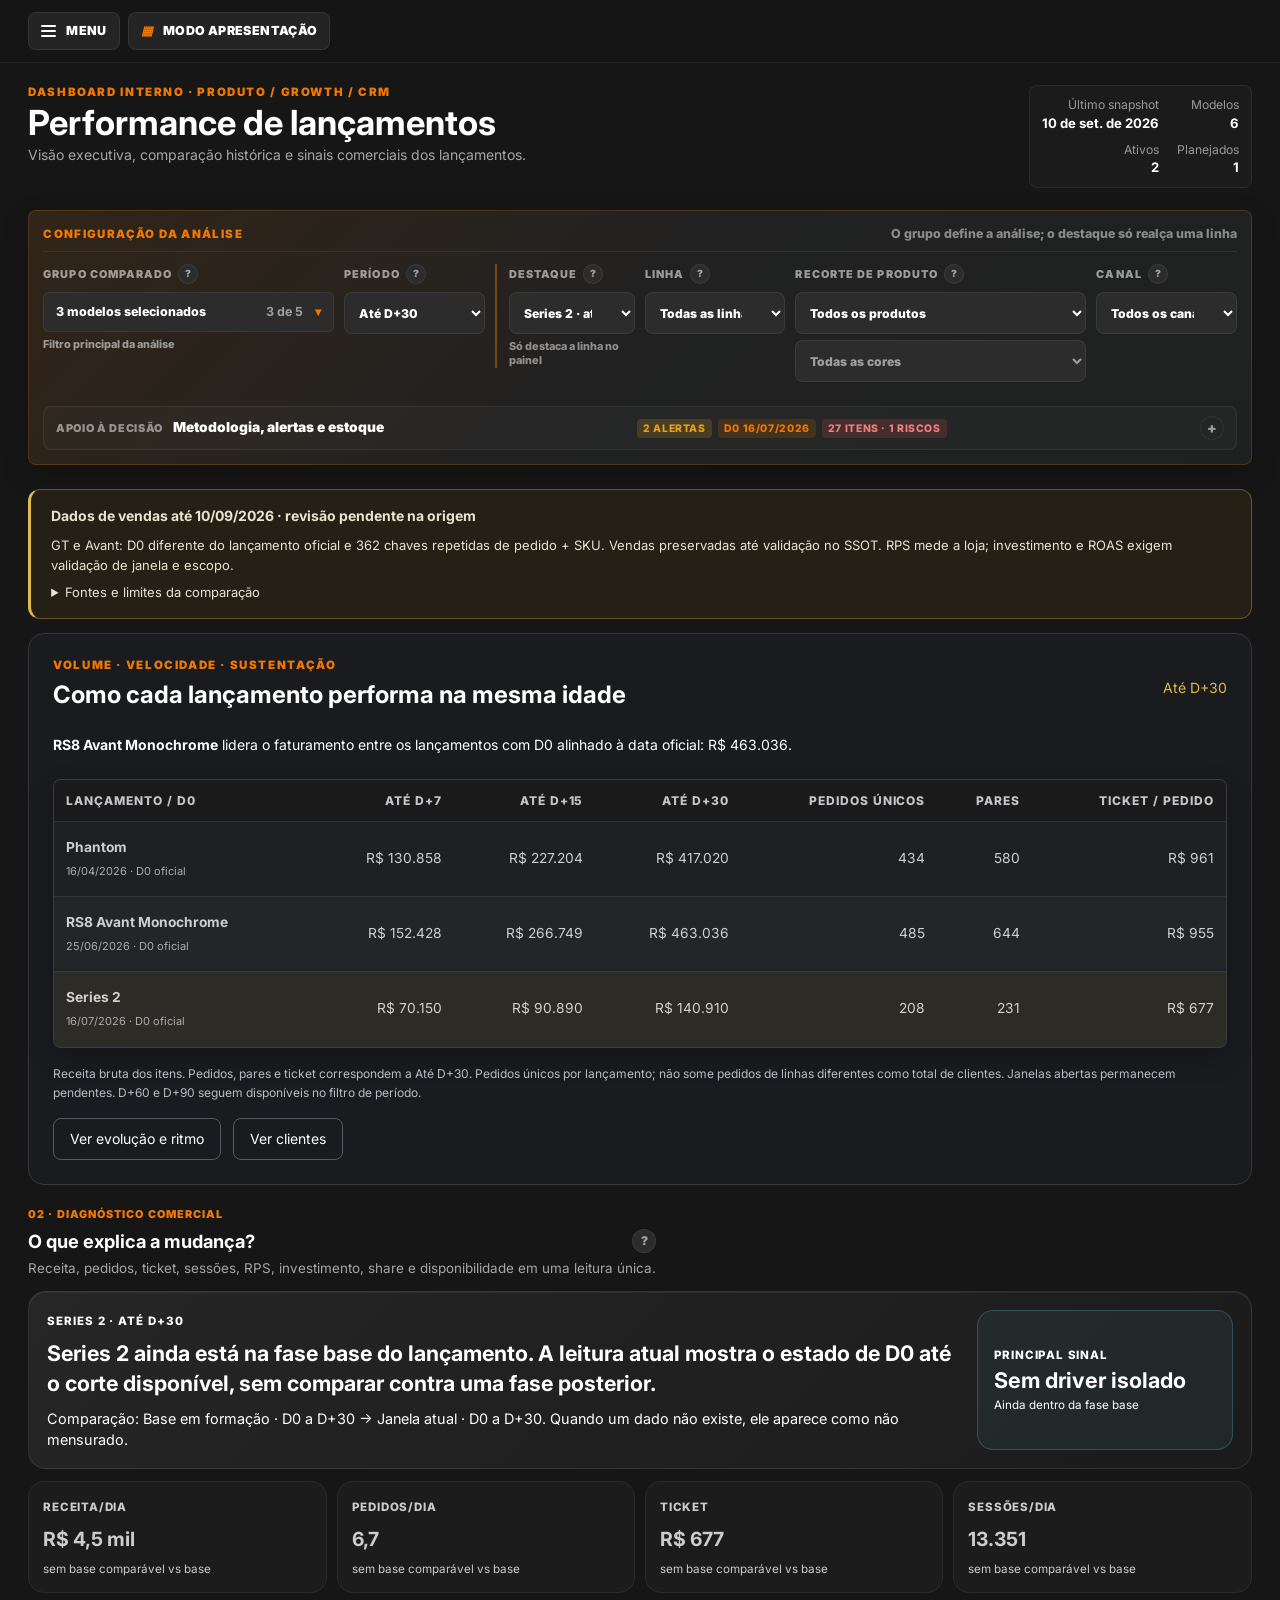
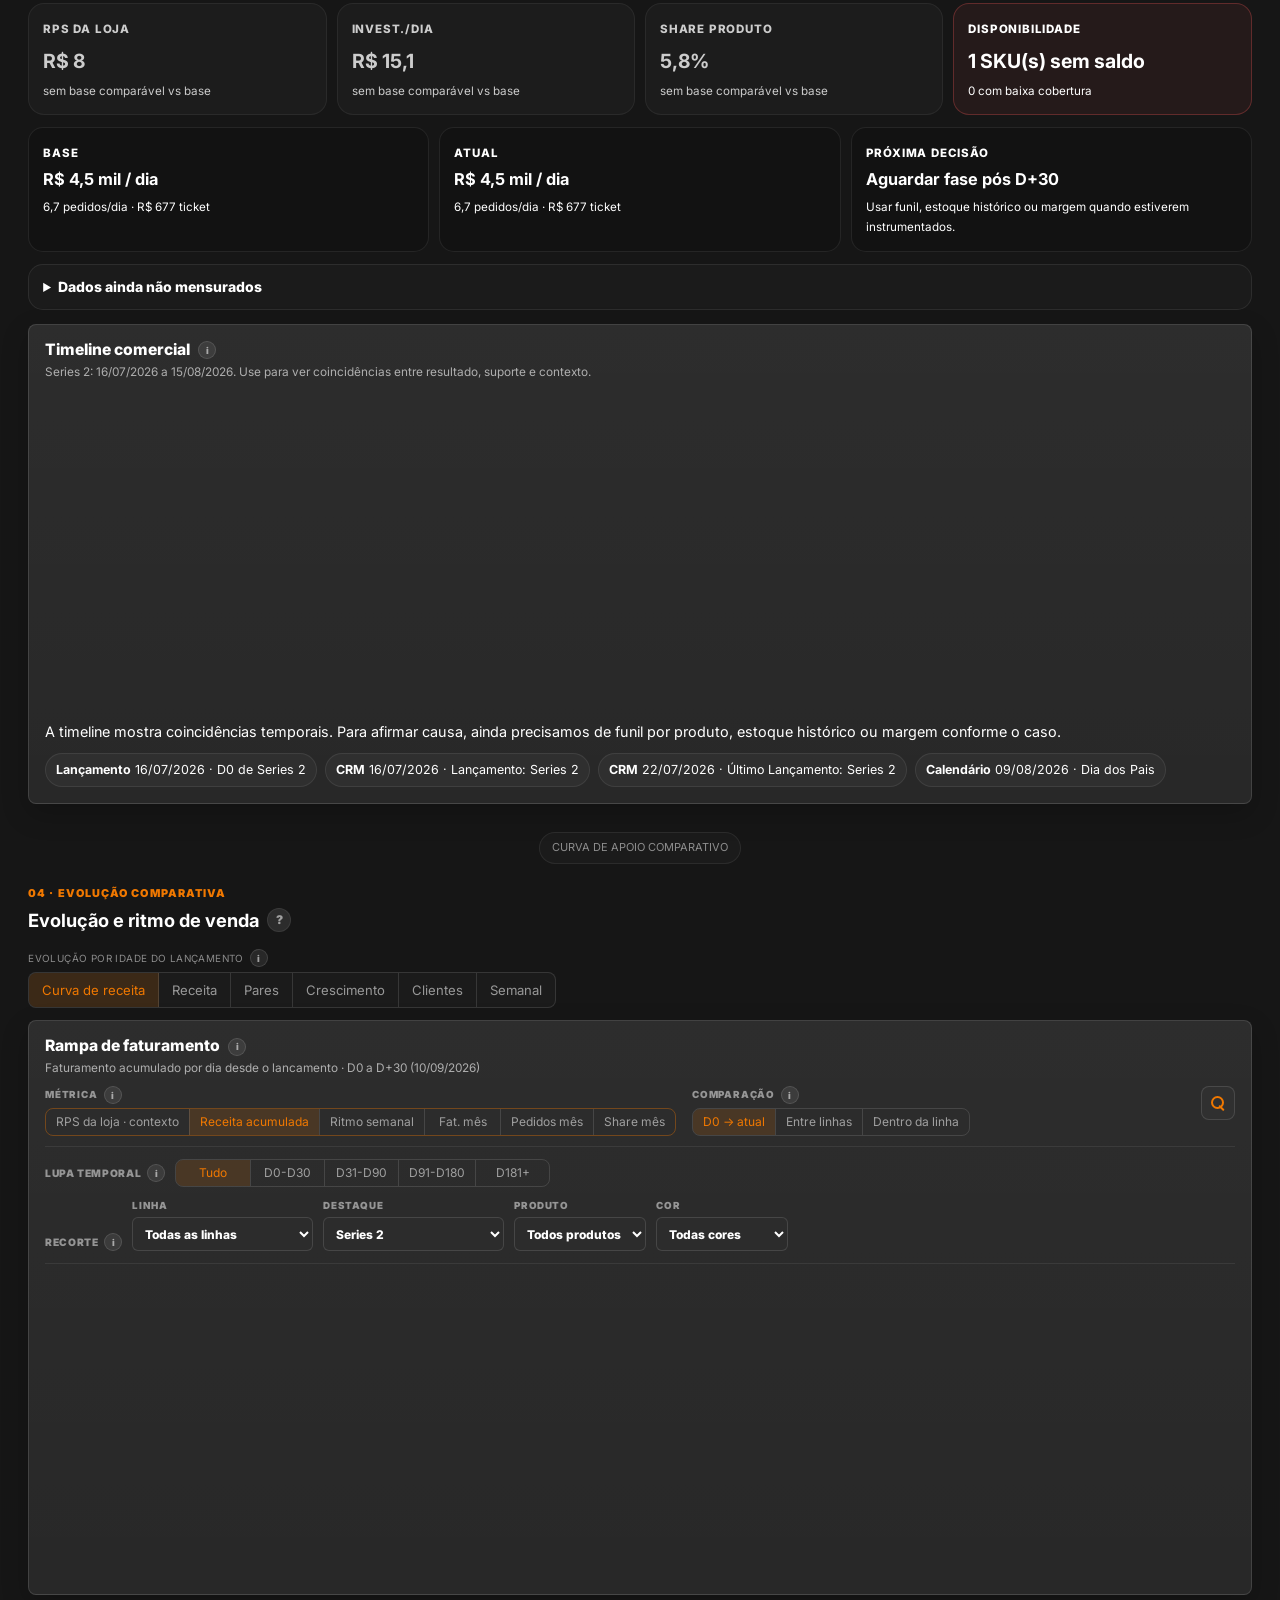
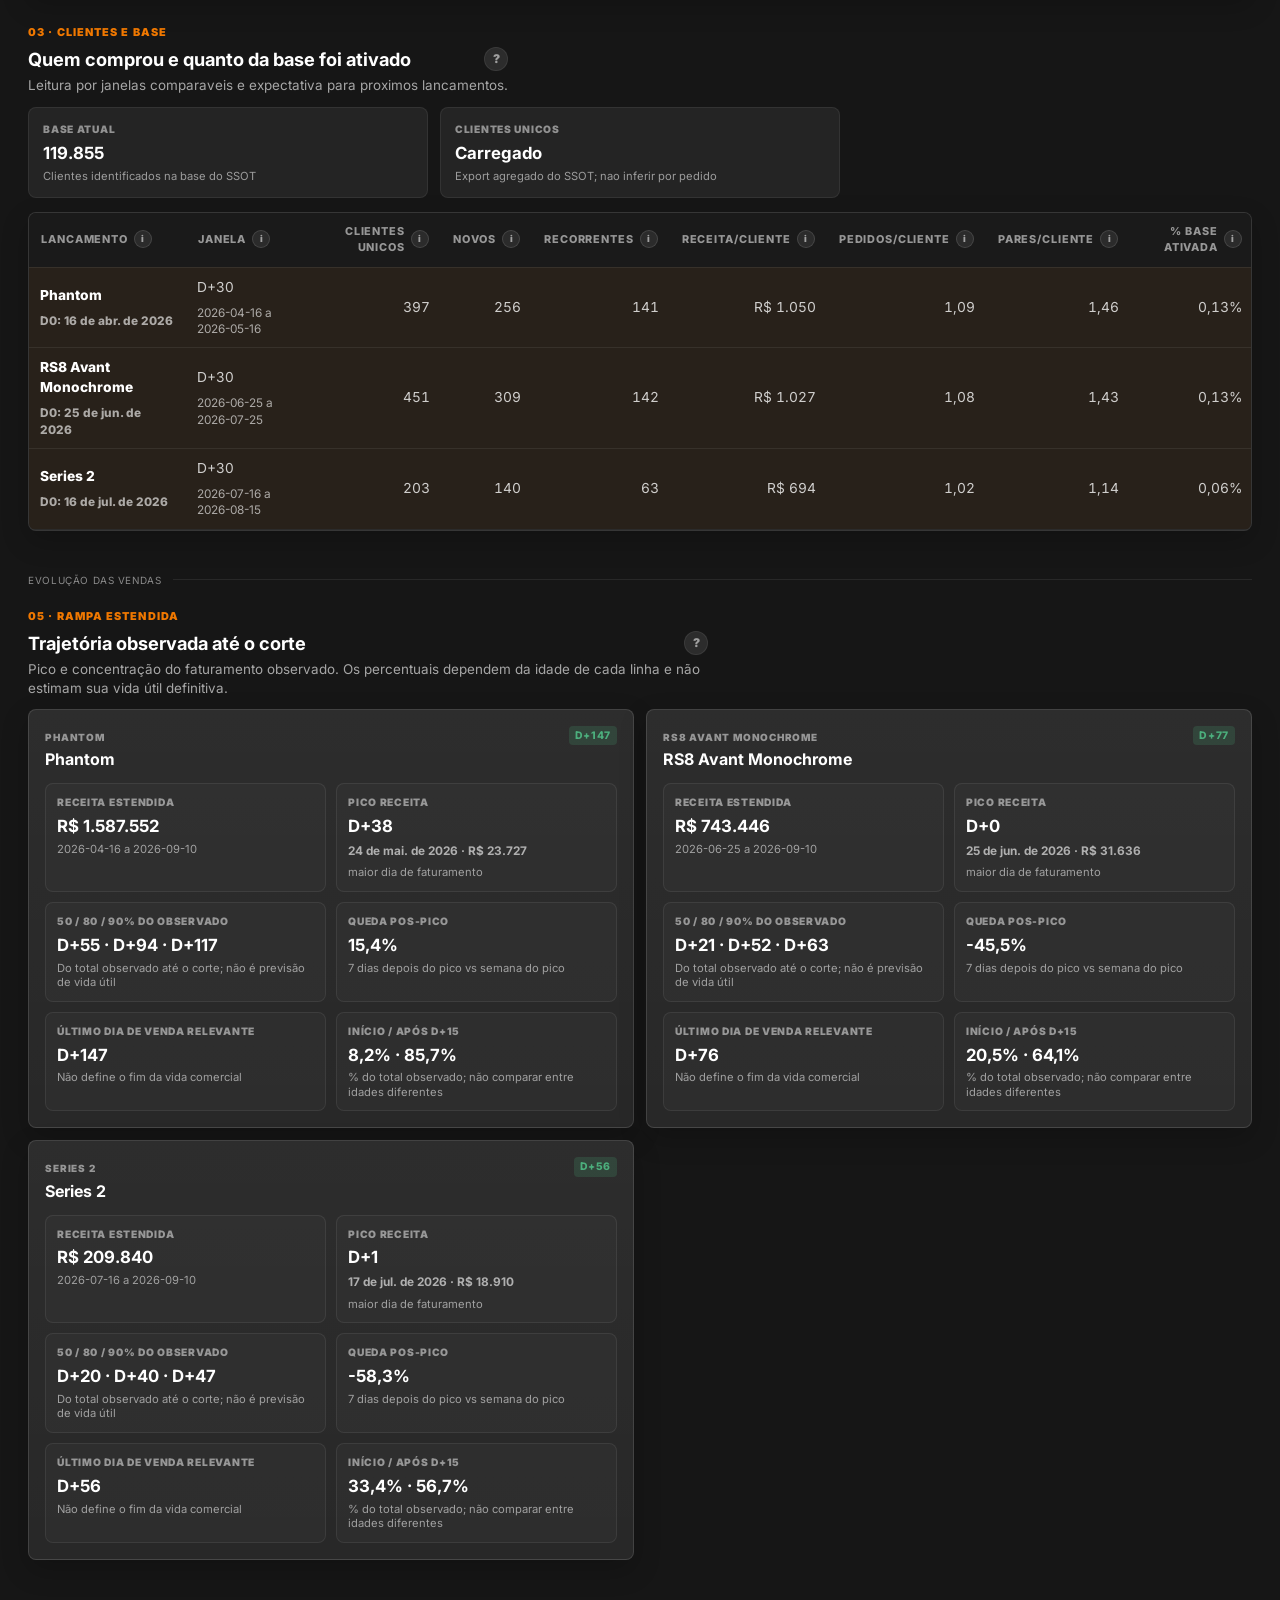
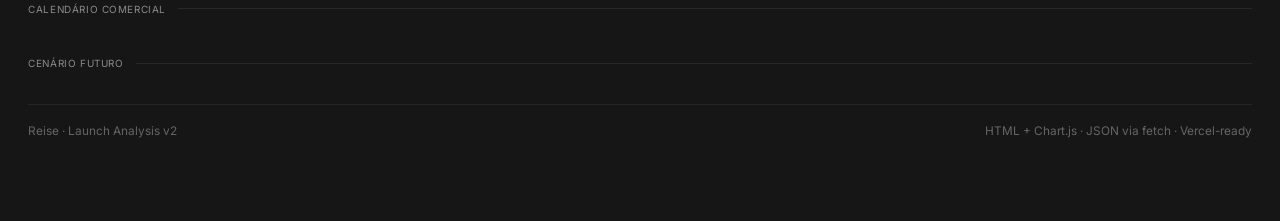
==== index.html @ a18b3e58 "feat: adicionar diagnóstico comercial e ampliar leitura de linhas no dashboard de lançamentos" ====
<!doctype html>
<html lang="pt-BR">
<head>
  <meta charset="utf-8" />
  <meta name="viewport" content="width=device-width, initial-scale=1" />
  <title>Reise — Launch Analysis v2</title>
  <link rel="preconnect" href="https://fonts.googleapis.com" />
  <link rel="preconnect" href="https://fonts.gstatic.com" crossorigin />
  <link rel="stylesheet" href="https://fonts.googleapis.com/css2?family=Inter:wght@400..900&display=swap" />
  <link rel="stylesheet" href="assets/styles.css?v=20260909-rps-filter-v2" />
</head>
<body>
  <div class="app-shell">
    <aside id="nav-drawer" class="sidebar nav-drawer" aria-label="Navegação" aria-hidden="true" tabindex="-1" inert>
      <button id="nav-drawer-close" class="nav-drawer-close" type="button" aria-label="Fechar navegação">&times;</button>
      <div class="brand">
        <div class="logo-mark">R</div>
        <div>
          <div class="brand-title">Reise</div>
          <div class="brand-sub">Launch Analysis v2</div>
        </div>
      </div>

      <div class="nav-label">Navegação</div>
      <nav class="nav-list">
        <a href="#story-brief"><span>Visão geral</span><span>01</span></a>
        <a href="#commercial-diagnosis"><span>Diagnóstico</span><span>02</span></a>
        <a href="#curvas"><span>Evolução</span><span>03</span></a>
        <a href="#cores"><span>Mix</span><span>04</span></a>
        <a href="#acoes"><span>Investimento</span><span>05</span></a>
      </nav>

      <div class="sidebar-note">
        <strong>Regra de dados:</strong><br />
        Dado ausente vira “—” na interface e <code>null</code> nos gráficos. Nunca vira zero.
      </div>
    </aside>

    <div id="drawer-overlay" class="drawer-overlay" hidden></div>

    <main class="main">
      <div class="main-toolbar">
        <button id="nav-drawer-toggle" class="nav-drawer-toggle" type="button" aria-controls="nav-drawer" aria-expanded="false">
          <span class="drawer-icon" aria-hidden="true"></span>
          <span>Menu</span>
        </button>
        <button id="presentation-toggle" class="nav-drawer-toggle" type="button">
          <i class="ti ti-presentation" aria-hidden="true"></i>
          <span>Modo apresentação</span>
        </button>
      </div>
      <header class="topbar">
        <div>
          <div class="eyebrow">Dashboard interno · Produto / Growth / CRM</div>
          <h1>Performance de lançamentos</h1>
          <p class="section-desc">Visão executiva, comparação histórica e sinais comerciais dos lançamentos.</p>
        </div>
        <div class="top-meta">
          <div><span>Último snapshot</span><strong id="last-update">—</strong></div>
          <div><span>Modelos</span><strong id="model-count">—</strong></div>
          <div><span>Ativos</span><strong id="active-count">—</strong></div>
          <div><span>Planejados</span><strong id="planned-count">—</strong></div>
        </div>
      </header>

      <div class="command-center" aria-label="Configuração da análise">
        <div class="command-center-head">
          <span>Configuração da análise</span>
          <strong>O grupo define a análise; o destaque só realça uma linha</strong>
        </div>
      <div class="selector-panel">
        <div class="selector-block selector-block--comparison">
          <div class="selector-title selector-title-row">
            <span>Grupo comparado</span>
            <button class="help-button" type="button" data-tooltip="Este é o filtro principal: define quais lançamentos entram nas tabelas, rankings, curvas, mídia e projeção. O destaque visual não muda esse grupo." aria-label="Ajuda sobre grupo comparado">?</button>
          </div>
          <div id="compare-selector" class="compare-selector"></div>
          <small class="selector-helper">Filtro principal da análise</small>
          <div id="compare-warning" class="compare-warning"></div>
        </div>
        <div class="selector-block">
          <div class="selector-title selector-title-row">
            <span>Período</span>
            <button class="help-button" type="button" data-tooltip="Toda a curva mostra de D0 até o último dia disponível nos dados. As opções Até D+7, Até D+15, Até D+30, Até D+60 e Até D+90 mantêm janelas fixas desde o lançamento." aria-label="Ajuda sobre período">?</button>
          </div>
          <div id="period-selector" class="period-selector"></div>
        </div>
        <div class="selector-block selector-block--focus">
          <div class="selector-title selector-title-row">
            <span>Destaque</span>
            <button class="help-button" type="button" data-tooltip="Apenas realça um lançamento dentro do grupo comparado. Não cria comparação sozinho e não esconde os outros modelos." aria-label="Ajuda sobre destaque visual">?</button>
          </div>
          <div id="model-selector" class="model-selector"></div>
          <small class="selector-helper">Só destaca a linha no painel</small>
        </div>
        <div class="selector-block">
          <div class="selector-title selector-title-row">
            <span>Linha</span>
            <button class="help-button" type="button" data-tooltip="Recorta o grupo comparado por linha de produto. Se o destaque visual ficar fora desse recorte, ele não aparece marcado." aria-label="Ajuda sobre linha">?</button>
          </div>
          <div id="line-selector" class="line-selector"></div>
        </div>
        <div class="selector-block selector-block--product">
          <div class="selector-title selector-title-row">
            <span>Recorte de produto</span>
            <button class="help-button" type="button" data-tooltip="Recorta a venda por submodelo, cor ou tamanho quando esse detalhe existe no JSON. Linhas sem esse recorte ficam vazias, não viram zero." aria-label="Ajuda sobre produto">?</button>
          </div>
          <div id="product-selector" class="product-selector"></div>
        </div>
        <div class="selector-block">
          <div class="selector-title selector-title-row">
            <span>Canal</span>
            <button class="help-button" type="button" data-tooltip="Recorta faturamento e pedidos por canal de venda quando a atribuição real está no JSON. Sem atribuição, o valor permanece pendente." aria-label="Ajuda sobre canal">?</button>
          </div>
          <div id="channel-selector" class="channel-selector"></div>
        </div>
      </div>
      <div id="analysis-context" class="analysis-context" aria-live="polite"></div>
      <div id="reading-support" class="reading-support" aria-live="polite"></div>
      </div>
      <div id="review-notice" class="review-notice" role="status"></div>
      <div id="story-brief" class="story-brief" aria-live="polite"></div>

      <section id="commercial-diagnosis" class="commercial-diagnosis" aria-live="polite">
        <div class="section-head section-head--compact">
          <div>
            <div class="section-kicker">02 · Diagnóstico comercial</div>
            <div class="section-title-row">
              <h2>O que explica a mudança?</h2>
              <button class="help-button" type="button" data-tooltip="Compara a fase base D0-D30 com a janela recente observada. Mostra decomposição matemática e contexto comercial; não afirma causalidade sem dado suficiente." aria-label="Ajuda sobre diagnóstico comercial">?</button>
            </div>
            <p class="section-desc">Receita, pedidos, ticket, sessões, RPS, investimento, share e disponibilidade em uma leitura única.</p>
          </div>
        </div>
        <div id="commercial-diagnosis-summary"></div>
        <div class="commercial-timeline-card chart-card wide">
          <div class="chart-head">
            <div>
              <div class="chart-title chart-title--with-tip"><span>Timeline comercial</span><button class="help-button help-button--mini" type="button" data-tooltip="Linha por data real. Receita do produto, investimento declarado e share aparecem juntos para identificar coincidências temporais, não causalidade automática." aria-label="Ajuda sobre timeline comercial">i</button></div>
              <div class="chart-sub" id="commercial-timeline-sub">Receita, investimento e share por data real</div>
            </div>
          </div>
          <div class="chart-canvas commercial-timeline-canvas"><canvas id="chart-commercial-timeline"></canvas></div>
          <div id="commercial-timeline-notes" class="commercial-timeline-notes"></div>
        </div>
      </section>

      <p class="section-transition-label">Análises de apoio ao diagnóstico</p>

      <div class="topic-tabs" aria-label="Tópicos do dashboard">
        <button type="button" class="topic-tab" data-topic="curvas">Evolução</button>
        <button type="button" class="topic-tab" data-topic="clientes">Clientes</button>
        <button type="button" class="topic-tab" data-topic="produto">Mix</button>
        <button type="button" class="topic-tab" data-topic="canal-midia">Investimento</button>
      </div>

      <div hidden><span id="selected-title"></span><span id="selected-status"></span></div>
      <section id="curvas" data-topic="curvas">
        <div class="section-head">
          <div>
            <div class="section-kicker">04 · Evolução comparativa</div>
            <div class="section-title-row">
              <h2>Evolução e ritmo de venda</h2>
              <button class="help-button" type="button" data-tooltip="Compara lançamentos por janelas fixas desde o D0 de cada produto: D+7, D+15, D+30, D+60 e D+90. Exemplo: D+30 do Avant é comparado com D+30 do Phantom, mesmo que tenham ocorrido em meses diferentes." aria-label="Ajuda sobre curvas de aceleração">?</button>
            </div>
          </div>
        </div>
        <div class="hero-chart-wrap">
          <p class="hero-chart-label hero-chart-label--with-tip">
            <span>Evolução por idade do lançamento</span>
            <button class="help-button help-button--mini" type="button" data-tooltip="A curva compara receita desde D0. Ritmo semanal usa semanas fechadas. Clientes usa compradores únicos. RPS é apenas contexto da loja, sem atribuir performance ao produto." aria-label="Ajuda sobre visões da evolução">i</button>
          </p>
          <div class="chart-view-toggle" role="group" aria-label="Escolha do gráfico">
            <button type="button" class="chart-view-btn is-active" data-chart-view="normalized">Curva de receita</button>
            <button type="button" class="chart-view-btn" data-chart-view="revenue">Receita</button>
            <button type="button" class="chart-view-btn" data-chart-view="pairs">Pares</button>
            <button type="button" class="chart-view-btn" data-chart-view="multipliers">Crescimento</button>
            <button type="button" class="chart-view-btn" data-chart-view="mix">Clientes</button>
            <button type="button" class="chart-view-btn" data-chart-view="weekly">Semanal</button>
          </div>
          <div class="chart-card wide launch-chart-panel is-active" data-chart-panel="normalized">
            <div class="chart-head">
              <div>
                <div class="chart-title chart-title--with-tip"><span id="chart-normalized-title">RPS - Visão executiva</span><button id="chart-normalized-help" class="help-button help-button--mini" type="button" data-tooltip="Visão executiva mostra a história em duas curvas: Performance e Suporte. Fórmulas e waterfall ficam em Ver detalhes · 3 análises ↓." aria-label="Ajuda sobre RPS">i</button></div>
                <div class="chart-sub" id="chart-normalized-sub">Performance, suporte e independência</div>
                <div id="rps-context-filter" hidden></div>
              </div>
              <div class="chart-mode-controls normalized-chart-controls ramp-analysis-controls">
                <div class="ramp-control-group">
                  <span class="ramp-control-label ramp-control-label--with-tip">Métrica <button class="help-button help-button--mini" type="button" data-tooltip="Define a métrica do gráfico ativo: RPS da loja como contexto; Faturamento para receita do produto acumulada; Fat. mês e Pedidos mês em blocos de 30 dias; Share mês para participação no total da empresa." aria-label="Ajuda sobre métricas da rampa">i</button></span>
                  <div class="chart-mode-toggle normalized-ramp-metric-controls" role="group" aria-label="Métrica da rampa">
                  <button type="button" class="chart-mode-btn" data-ramp-metric="rps_diario">RPS da loja · contexto</button>
                  <button type="button" class="chart-mode-btn is-active" data-ramp-metric="receita_acumulada">Receita acumulada</button>
                  <button type="button" class="chart-mode-btn" data-ramp-metric="saude_rampa">Ritmo semanal</button>
                  <button type="button" class="chart-mode-btn" data-ramp-metric="receita_mensal">Fat. mês</button>
                  <button type="button" class="chart-mode-btn" data-ramp-metric="pedidos_mensal">Pedidos mês</button>
                  <button type="button" class="chart-mode-btn" data-ramp-metric="share_mensal">Share mês</button>
                  </div>
                </div>
                <div class="ramp-control-group">
                  <span class="ramp-control-label ramp-control-label--with-tip">Comparação <button class="help-button help-button--mini" type="button" data-tooltip="Define o que é comparado: D0 -> atual acompanha o destaque no tempo; Entre linhas compara famílias; Dentro da linha compara produtos ou variações quando há recorte disponível." aria-label="Ajuda sobre modos de comparação">i</button></span>
                  <div class="chart-mode-toggle" role="group" aria-label="Modo do gráfico de curva">
                  <button type="button" class="chart-mode-btn is-active" data-chart-mode="linha">D0 -> atual</button>
                  <button type="button" class="chart-mode-btn" data-chart-mode="canibal-linhas">Entre linhas</button>
                  <button type="button" class="chart-mode-btn" data-chart-mode="canibal-submodelos">Dentro da linha</button>
                  </div>
                </div>
                <select id="cannibal-line-select" class="cannibal-line-select" hidden></select>
              </div>
            </div>
            <div id="launch-health-summary" class="launch-health-summary" aria-live="polite"></div>
            <div id="ramp-quick-controls" class="ramp-quick-controls" aria-label="Recorte rapido da curva"></div>
            <div id="rps-period-analysis" class="share-period-analysis" aria-live="polite"></div>
            <div class="chart-canvas tall"><canvas id="chart-normalized"></canvas></div>
            <div id="rps-autosustain-analysis" class="rps-autosustain-analysis" aria-live="polite"></div>
            <div id="ramp-health-insight" class="ramp-health-insight" aria-live="polite"></div>
          </div>
        </div>
        <div class="grid grid-2 acceleration-grid launch-chart-stack">
          <div class="chart-card wide launch-chart-panel" data-chart-panel="revenue" hidden>
            <div class="chart-head">
              <div><div class="chart-title chart-title--with-tip"><span>Ranking de faturamento</span><button class="help-button help-button--mini" type="button" data-tooltip="Compara a receita acumulada na janela escolhida. Cada lançamento usa a própria data de lançamento; ausência fica vazia, não vira zero." aria-label="Ajuda sobre gráfico de faturamento">i</button></div><div class="chart-sub">Janela selecionada no filtro da análise</div></div>
            </div>
            <div class="chart-canvas"><canvas id="chart-revenue"></canvas></div>
          </div>
          <div class="chart-card launch-chart-panel" data-chart-panel="pairs" hidden>
            <div class="chart-head"><div><div class="chart-title chart-title--with-tip"><span>Ranking de pares</span><button class="help-button help-button--mini" type="button" data-tooltip="Compara a quantidade vendida na janela escolhida. Cada lançamento usa a própria data de lançamento, não o mesmo mês calendário." aria-label="Ajuda sobre pares acumulados">i</button></div><div class="chart-sub">Volume físico na janela selecionada</div></div></div>
            <div class="chart-canvas"><canvas id="chart-pairs"></canvas></div>
          </div>
          <div class="chart-card launch-chart-panel" data-chart-panel="multipliers" hidden>
            <div class="chart-head"><div><div class="chart-title chart-title--with-tip"><span>Ritmo de crescimento</span><button class="help-button help-button--mini" type="button" data-tooltip="Mostra quanto a janela atual avançou sobre a marca anterior. No recorte Até D+7, mostra ritmo médio diário por ainda não existir marca anterior." aria-label="Ajuda sobre crescimento">i</button></div><div class="chart-sub">Varia conforme o período selecionado</div></div></div>
            <div class="chart-canvas"><canvas id="chart-multipliers"></canvas></div>
          </div>
          <div class="chart-card launch-chart-panel" data-chart-panel="mix" hidden>
            <div class="chart-head"><div><div class="chart-title chart-title--with-tip"><span>Mix de clientes</span><button class="help-button help-button--mini" type="button" data-tooltip="Percentual de novos e recorrentes na janela fixa selecionada. Fica vazio quando a fonte não traz novos/recorrentes auditados para aquela janela." aria-label="Ajuda sobre mix de clientes">i</button></div><div class="chart-sub">Novos vs recorrentes na janela selecionada</div></div></div>
            <div class="chart-canvas"><canvas id="chart-mix"></canvas></div>
            <div id="client-mix-detail" class="chart-note"></div>
          </div>
          <div class="chart-card launch-chart-panel" data-chart-panel="weekly" hidden>
            <div class="chart-head"><div><div class="chart-title chart-title--with-tip"><span id="weekly-title">Semana a semana</span><button class="help-button help-button--mini" type="button" data-tooltip="Agrupa vendas reais por semana desde o lançamento de cada modelo. As barras mostram o ritmo semanal sem misturar datas de calendário." aria-label="Ajuda sobre semana a semana">i</button></div><div class="chart-sub">Faturamento semanal por idade do lançamento</div></div></div>
            <div class="chart-canvas"><canvas id="chart-weekly"></canvas></div>
          </div>
        </div>
      </section>

      <section id="clientes-base" data-topic="clientes">
        <div class="section-head">
          <div>
            <div class="section-kicker">03 &middot; Clientes e base</div>
            <div class="section-title-row">
              <h2>Quem comprou e quanto da base foi ativado</h2>
              <button class="help-button" type="button" data-tooltip="Clientes unicos, novos, recorrentes e base ativada dependem do export agregado do SSOT. Enquanto esse JSON nao existir, aparecem como pendentes, nunca como zero." aria-label="Ajuda sobre clientes e base">?</button>
            </div>
            <p class="section-desc">Leitura por janelas comparaveis e expectativa para proximos lancamentos.</p>
          </div>
        </div>
        <div id="advanced-clients"></div>
      </section>

      <div class="topic-divider" id="topic-curvas">Evolução das vendas</div>
      <section id="vida-util" data-topic="curvas">
        <div class="section-head">
          <div>
            <div class="section-kicker">05 &middot; Rampa estendida</div>
            <div class="section-title-row">
              <h2>Trajetória observada até o corte</h2>
              <button class="help-button" type="button" data-tooltip="Usa o ultimo dia disponivel no JSON de vendas. O export atual ainda limita historicos a D+90; esse limite aparece como alerta em vez de virar zero." aria-label="Ajuda sobre vida util">?</button>
            </div>
            <p class="section-desc">Pico e concentração do faturamento observado. Os percentuais dependem da idade de cada linha e não estimam sua vida útil definitiva.</p>
          </div>
        </div>
        <div id="advanced-lifecycle"></div>
      </section>

      <div class="topic-divider" id="topic-produto">Mix do lançamento</div>
      <section id="cores" data-topic="produto">
        <div class="section-head">
          <div>
            <div class="section-kicker">06 · Mix comercial</div>
            <div class="section-title-row">
              <h2>Cores e tamanhos que puxam venda</h2>
              <button class="help-button" type="button" data-tooltip="Agrupa cores normalizadas por modelo, usando SKU, nome e campo de cor. Cada modelo mostra no máximo 3 cores; sem cor só aparece quando não houver cor válida." aria-label="Ajuda sobre mix de cores">?</button>
            </div>
          </div>
        </div>
        <details class="product-mix-details">
          <summary>
            <span>Detalhes de produto</span>
            <small>Abra para ver top cores e ranking de tamanhos por lançamento</small>
          </summary>
          <div class="product-mix-body">
            <div id="color-mix" class="color-mix"></div>
        <div class="chart-title chart-title--with-tip" style="margin-top:18px;margin-bottom:10px">
          <span>Tamanhos mais vendidos</span>
          <button class="help-button help-button--mini" type="button" data-tooltip="Ranking de tamanhos extraídos de SKU, nome do produto ou variante. Fórmula do percentual: pares do tamanho / pares totais com tamanho detectado." aria-label="Ajuda sobre tamanhos">i</button>
        </div>
            <div id="size-ranking"></div>
          </div>
        </details>
      </section>

      <div class="topic-divider" id="topic-canal-midia">Investimento e canais</div>
      <section id="acoes" data-topic="canal-midia">
        <div class="section-head">
          <div>
            <div class="section-kicker">07 · Investimento e canais</div>
            <div class="section-title-row">
              <h2>Investimento e canais</h2>
              <button class="help-button" type="button" data-tooltip="Separa mídia paga, orgânico identificado, CRM, outros e sem atribuição. Investimento e ROAS ficam pendentes sem janela e escopo validados." aria-label="Ajuda sobre ações comerciais">?</button>
            </div>
            <p class="section-desc">Canais identificados e valores de investimento sujeitos à validação de janela e escopo.</p>
          </div>
        </div>
        <div id="advanced-channels-roas" class="advanced-section-spacer"></div>
        <div id="advanced-alerts" class="advanced-section-spacer"></div>

        <p class="actions-module-label" hidden>Resumo comercial</p>
        <div id="actions-comparison" class="actions-comparison" hidden></div>
        <p class="actions-module-label" hidden>Base di&aacute;ria descontinuada</p>
        <div id="daily-source-summary" class="daily-source-summary" hidden></div>
        <div class="actions-grid">
          <p class="actions-module-label">Valores declarados · validar antes de somar</p>
          <div class="card">
            <div class="chart-title chart-title--with-tip" style="margin-bottom:12px">
              <span>Registros de investimento</span>
              <button class="help-button help-button--mini" type="button" data-tooltip="Valores declarados de investimento. Não somar totais acumulados com campanhas sobrepostas. Sem atribuição não é orgânico." aria-label="Ajuda sobre investimento">i</button>
            </div>
            <p class="metric-sub">Registros originais, sem somar janelas sobrepostas ou ratear campanhas. Não representam um total validado para o produto.</p>
            <div id="paid-media-kpis" class="paid-media-kpis" hidden></div>
            <div class="table-wrap">
              <table class="actions-detail-table actions-detail-table--media">
                <thead>
                  <tr>
                    <th><span class="th-label">Modelo <button class="help-button help-button--mini" type="button" data-tooltip="Modelo vinculado pela coluna modelo_id da planilha de mídia." aria-label="Ajuda sobre modelo mídia">i</button></span></th>
                    <th><span class="th-label">Campanha <button class="help-button help-button--mini" type="button" data-tooltip="Nome da campanha informada na planilha. Mantido como texto operacional, sem inferência automática." aria-label="Ajuda sobre campanha">i</button></span></th>
                    <th><span class="th-label">Janela <button class="help-button help-button--mini" type="button" data-tooltip="Janela informada ou inferida pelo Apps Script a partir de data_inicio/data_fim vs D0: pré-D0, 15d, 30d, 90d etc." aria-label="Ajuda sobre janela mídia">i</button></span></th>
                    <th><span class="th-label">Canal <button class="help-button help-button--mini" type="button" data-tooltip="Canal/canalizador declarado na planilha, como Facebook ADS, Google ADS ou outro." aria-label="Ajuda sobre canal mídia">i</button></span></th>
                    <th class="num"><span class="th-label">Invest. <button class="help-button help-button--mini" type="button" data-tooltip="Investimento cadastrado. Fonte: planilha; o dashboard não recalcula gasto de plataformas." aria-label="Ajuda sobre investimento mídia">i</button></span></th>
                    <th><span class="th-label">Leitura <button class="help-button help-button--mini" type="button" data-tooltip="A linha declara investimento. O dashboard não cria ROAS por campanha quando a planilha não traz receita atribuída real para aquela campanha." aria-label="Ajuda sobre leitura mídia">i</button></span></th>
                  </tr>
                </thead>
                <tbody id="media-table"></tbody>
              </table>
            </div>
          </div>
          <p class="actions-module-label">Detalhe operacional</p>
          <div class="card">
            <div class="chart-title chart-title--with-tip" style="margin-bottom:12px">
              <span>Disparos declarados</span>
              <button class="help-button help-button--mini" type="button" data-tooltip="Linhas vindas de data/crm_disparos.json, exportado da planilha principal. Entram no investimento total, mas não aparecem como uma frente separada na análise executiva." aria-label="Ajuda sobre disparos">i</button>
            </div>
            <div class="table-wrap">
              <table class="actions-detail-table actions-detail-table--crm">
                <thead>
                  <tr>
                    <th><span class="th-label">Modelo <button class="help-button help-button--mini" type="button" data-tooltip="Modelo vinculado pelo modelo_id do disparo." aria-label="Ajuda sobre modelo CRM">i</button></span></th>
                    <th><span class="th-label">Data <button class="help-button help-button--mini" type="button" data-tooltip="Data do disparo cadastrada na planilha, em calendário civil." aria-label="Ajuda sobre data CRM">i</button></span></th>
                    <th><span class="th-label">Disparo <button class="help-button help-button--mini" type="button" data-tooltip="Nome da campanha/disparo de CRM. Campo operacional para rastrear a ação." aria-label="Ajuda sobre disparo CRM">i</button></span></th>
                    <th><span class="th-label">Canal <button class="help-button help-button--mini" type="button" data-tooltip="Canal de CRM informado: email, WhatsApp, SMS, push ou outro." aria-label="Ajuda sobre canal CRM">i</button></span></th>
                    <th class="num"><span class="th-label">Invest. <button class="help-button help-button--mini" type="button" data-tooltip="Custo/investimento do disparo quando informado. Pode ser nulo para canais sem custo direto registrado." aria-label="Ajuda sobre investimento CRM">i</button></span></th>
                    <th class="num"><span class="th-label">Receita <button class="help-button help-button--mini" type="button" data-tooltip="Receita da linha de CRM quando houver atribuição real. Se for apenas contexto/correlação, o dashboard não trata como resultado do disparo." aria-label="Ajuda sobre receita CRM">i</button></span></th>
                    <th class="num"><span class="th-label">ROAS <button class="help-button help-button--mini" type="button" data-tooltip="ROAS só aparece quando a linha tem atribuição real ou valor informado de forma confiável. Correlação e estimativa ficam ocultas." aria-label="Ajuda sobre ROAS CRM">i</button></span></th>
                    <th><span class="th-label">Status <button class="help-button help-button--mini" type="button" data-tooltip="Mostra se a linha é resultado confiável ou apenas contexto declarado. Contexto não entra como performance real." aria-label="Ajuda sobre status CRM">i</button></span></th>
                  </tr>
                </thead>
                <tbody id="crm-table"></tbody>
              </table>
            </div>
            <p class="metric-sub">Disparos declarados; resultado só aparece quando há atribuição real.</p>
          </div>
          <p id="line-investment-label" class="actions-module-label" hidden>Verba institucional</p>
          <div id="line-investment-card" class="card actions-line-investment-card" hidden>
            <div class="chart-title chart-title--with-tip" style="margin-bottom:8px">
              <span>Investimento por linha</span>
              <button class="help-button help-button--mini" type="button" data-tooltip="Linhas de data/midia_paga.json com linha preenchida e modelo_id vazio. Representam investimento para a linha inteira, sem atribuição a uma linha específica do grupo comparativo." aria-label="Ajuda sobre investimento de linha">i</button>
            </div>
            <p class="metric-sub">Investimento da linha inteira, sem rateio entre lançamentos.</p>
            <div class="table-wrap">
              <table style="min-width:900px">
                <thead>
                  <tr>
                    <th><span class="th-label">Campanha</span></th>
                    <th><span class="th-label">Linha</span></th>
                    <th><span class="th-label">Canal</span></th>
                    <th class="num"><span class="th-label">Invest.</span></th>
                    <th><span class="th-label">Início</span></th>
                    <th><span class="th-label">Fim</span></th>
                    <th><span class="th-label">Observação</span></th>
                  </tr>
                </thead>
                <tbody id="line-investment-table"></tbody>
              </table>
            </div>
          </div>
        </div>
      </section>

      <div class="topic-divider" id="topic-contexto" hidden>Calendário comercial</div>
      <section id="calendario" data-topic="contexto" hidden>
        <div class="section-head">
          <div>
            <div class="section-kicker">06 · Calendário comercial</div>
            <div class="section-title-row">
              <h2>Eventos que ajudam ou pressionam a venda</h2>
              <button class="help-button" type="button" data-tooltip="Classifica eventos de calendário por janela relativa ao D0. Promotor soma impacto positivo, ofensor soma negativo e neutro apenas contextualiza. Eventos futuros dentro da janela ainda não explicam o realizado." aria-label="Ajuda sobre calendário sazonal">?</button>
            </div>
          </div>
        </div>
        <div id="calendar-grid" class="calendar-grid"></div>
      </section>

      <div class="topic-divider" id="topic-projecao-dado" hidden>Cenário futuro</div>
      <section id="projecao" data-topic="projecao-dado" hidden>
        <div class="section-head">
          <div>
            <div class="section-kicker">07 · Cenário D+90</div>
            <div class="section-title-row">
              <h2>Fechamento esperado em 90 dias</h2>
              <button class="help-button" type="button" data-tooltip="Se o lançamento já tem 90 dias completos, mostra o realizado. Se ainda está em curso, a tela pega a venda real até agora, compara com lançamentos antigos e monta três caminhos possíveis para o fechamento de 90 dias." aria-label="Ajuda sobre projeção">?</button>
            </div>
          </div>
        </div>
        <div id="projection-content"></div>
      </section>

      <section id="insights" data-topic="projecao-dado" hidden>
        <div class="section-head">
          <div>
            <div class="section-kicker">08 · Governança dos dados</div>
            <div class="section-title-row">
              <h2>Alertas de confiabilidade</h2>
              <button class="help-button" type="button" data-tooltip="Lista problemas e ressalvas de dado: pipeline vazio, auditoria divergente, backfill, atribuição comercial ainda agregada e avisos do manifest. Não gera recomendação de negócio." aria-label="Ajuda sobre qualidade do dado">?</button>
            </div>
          </div>
        </div>
        <div id="insights-list" class="insights-list"></div>
      </section>

      <footer class="footer">
        <div>Reise · Launch Analysis v2</div>
        <div>HTML + Chart.js · JSON via fetch · Vercel-ready</div>
      </footer>
    </main>
  </div>

  <div id="presentation-mode" class="presentation-mode" role="dialog" aria-modal="true" aria-hidden="true" hidden>
    <button id="presentation-close" class="presentation-close" type="button" aria-label="Sair do modo apresentação">&times;</button>
    <div id="presentation-page" class="presentation-page" tabindex="-1"></div>
  </div>

  <div id="chart-zoom-modal" class="chart-zoom-modal" role="dialog" aria-modal="true" aria-hidden="true" hidden>
    <div class="chart-zoom-backdrop" data-chart-zoom-close></div>
    <div class="chart-zoom-dialog" role="document">
      <div class="chart-zoom-head">
        <div>
          <strong id="chart-zoom-title">Grafico ampliado</strong>
          <span id="chart-zoom-subtitle"></span>
        </div>
        <button id="chart-zoom-close" class="chart-zoom-close" type="button" aria-label="Fechar grafico ampliado">&times;</button>
      </div>
      <div class="chart-zoom-canvas"><canvas id="chart-zoom-canvas"></canvas></div>
    </div>
  </div>

  <script src="assets/vendor/chart.umd.min.js?v=4.4.9"></script>
  <script src="assets/launch-metrics.js?v=20260909-launch-review-v1"></script>
  <script src="assets/app.js?v=20260909-rps-filter-v2"></script>
  <script src="assets/presentation.js?v=20260909-launch-review-v1"></script>
</body>
</html>
---- assets/styles.css ----
:root {
  --bg-page: #161616;
  --bg-card: #242424;
  --bg-card-2: #2C2C2C;
  --bg-sidebar: #1A1A1A;
  --txt-primary: #FFFFFF;
  --txt-secondary: rgba(255,255,255,0.55);
  --txt-muted: rgba(255,255,255,0.50);
  --orange: #F07800;
  --orange-dim: rgba(240,120,0,0.15);
  --positive: #4CAF7D;
  --negative: #E05252;
  --warning: #E8A020;
  --neutral: rgba(255,255,255,0.20);
  --border: rgba(255,255,255,0.07);
  --border-2: rgba(255,255,255,0.12);
  --shadow: 0 4px 24px rgba(0,0,0,0.40);
  --shadow-soft: 0 10px 28px rgba(0,0,0,0.20);
  --surface-polish: linear-gradient(180deg, rgba(255,255,255,.038), rgba(255,255,255,.018));
  --surface-active: linear-gradient(135deg, rgba(240,120,0,.105), rgba(255,255,255,.028) 48%, rgba(76,159,106,.048));
  --font-sans: Inter, "Segoe UI", Roboto, Arial, sans-serif;
  --font-mono: ui-monospace, "SF Mono", "Cascadia Mono", "Segoe UI Mono", Consolas, monospace;
  --negative-text: #EF8080;
  --layer-1: rgba(255,255,255,0.025);
  --layer-2: rgba(255,255,255,0.04);
  --hairline: rgba(255,255,255,0.08);
  --hairline-strong: rgba(255,255,255,0.13);
  --bg-menu: #202020;
  --bg-overlay: #111111;
  --rgb-white: 255 255 255;
  --rgb-black: 0 0 0;
  --rgb-orange: 240 120 0;
  --rgb-negative: 224 82 82;
  --rgb-warning: 232 160 32;
  --rgb-positive: 76 175 125;
  --rgb-info: 91 184 212;
  --info: #5BB8D4;
  --model-phantom: #7B8FE0;
  --model-phantom-soft: #9FAEF0;
}

* { box-sizing: border-box; }
html { scroll-behavior: smooth; }
body {
  margin: 0;
  font-family: var(--font-sans);
  background: var(--bg-page);
  color: var(--txt-primary);
  font-size: 14px;
  line-height: 1.45;
  -webkit-font-smoothing: antialiased;
  overflow-x: hidden;
}
button, input, select { font: inherit; }
button { cursor: pointer; }
a { color: inherit; }

.app-shell {
  display: block;
  min-height: 100vh;
}

.sidebar {
  position: fixed;
  z-index: 70;
  top: 0;
  left: 0;
  width: min(320px, calc(100vw - 44px));
  height: 100vh;
  background: var(--bg-sidebar);
  border-right: 1px solid var(--border);
  padding: 22px 18px;
  overflow-y: auto;
  transform: translateX(-105%);
  transition: transform 180ms ease, box-shadow 180ms ease;
  box-shadow: none;
}
body.drawer-open {
  overflow: hidden;
}
body.drawer-open .nav-drawer {
  transform: translateX(0);
  box-shadow: var(--shadow);
}
.drawer-overlay {
  position: fixed;
  inset: 0;
  z-index: 60;
  background: rgb(var(--rgb-black) / .58);
  backdrop-filter: blur(2px);
}
.drawer-overlay[hidden] {
  display: none;
}
.nav-drawer-close {
  position: absolute;
  top: 14px;
  right: 14px;
  width: 34px;
  height: 34px;
  border: 1px solid var(--border);
  border-radius: 8px;
  background: var(--bg-card);
  color: var(--txt-secondary);
  display: grid;
  place-items: center;
  font-size: 1.2rem;
  line-height: 1;
}
.nav-drawer-close:hover {
  color: var(--txt-primary);
  border-color: var(--border-2);
}
.main-toolbar {
  position: sticky;
  top: 0;
  z-index: 50;
  display: flex;
  align-items: center;
  gap: 10px;
  margin: 0 -34px 26px;
  padding: 12px 34px;
  background: rgb(22 22 22 / .92);
  border-bottom: 1px solid var(--border);
  backdrop-filter: blur(12px);
}
.nav-drawer-toggle {
  min-height: 38px;
  display: inline-flex;
  align-items: center;
  gap: 10px;
  border: 1px solid var(--border);
  border-radius: 8px;
  background: var(--bg-card);
  color: var(--txt-primary);
  padding: 8px 12px;
  font-size: .78rem;
  font-weight: 900;
  letter-spacing: .03em;
  text-transform: uppercase;
}
.nav-drawer-toggle:hover {
  border-color: var(--orange);
}
.drawer-icon,
.drawer-icon::before,
.drawer-icon::after {
  display: block;
  width: 15px;
  height: 2px;
  border-radius: 999px;
  background: currentColor;
}
.drawer-icon {
  position: relative;
}
.drawer-icon::before,
.drawer-icon::after {
  content: "";
  position: absolute;
  left: 0;
}
.drawer-icon::before { top: -5px; }
.drawer-icon::after { top: 5px; }
.nav-drawer:focus {
  outline: none;
}
.share-badges {
  display: flex;
  flex-wrap: wrap;
  gap: 8px;
  min-height: 22px;
  margin-bottom: 10px;
}
.share-data-note {
  color: var(--txt-muted);
  font-size: .76rem;
  margin: -4px 0 10px;
}
.share-warning,
.share-footer-note,
.share-error {
  display: flex;
  gap: 10px;
  align-items: flex-start;
  border: 1px solid rgb(var(--rgb-warning) / 0.30);
  background: rgb(var(--rgb-warning) / 0.08);
  color: var(--warning);
  border-radius: 8px;
  padding: 10px 12px;
  margin-bottom: 14px;
}
.share-footer-note {
  margin: 14px 0 0;
  color: var(--txt-secondary);
}
.share-error {
  display: block;
  color: var(--txt-secondary);
  border-color: rgb(var(--rgb-negative) / 0.32);
  background: rgb(var(--rgb-negative) / 0.07);
}
.share-error strong {
  display: block;
  color: var(--negative-text);
  margin-bottom: 4px;
}
.share-note-icon {
  flex: 0 0 auto;
  width: 18px;
  height: 18px;
  border-radius: 999px;
  display: inline-grid;
  place-items: center;
  border: 1px solid currentColor;
  font-size: .68rem;
  font-weight: 900;
  line-height: 1;
}
.share-stats {
  display: grid;
  grid-template-columns: repeat(2, minmax(0, 1fr));
  gap: 12px;
  margin: 14px 0;
}
.share-stat {
  min-width: 0;
  border: 1px solid var(--border);
  border-radius: 8px;
  background: var(--bg-card);
  padding: 12px;
}
.share-stat span {
  display: block;
  color: var(--txt-secondary);
  font-size: .72rem;
  font-weight: 800;
  text-transform: uppercase;
  letter-spacing: .04em;
}
.share-stat strong {
  display: block;
  margin-top: 8px;
  color: var(--txt-primary);
  font-size: 1.35rem;
  line-height: 1;
  font-variant-numeric: tabular-nums;
}
.share-stat small,
.share-stat em {
  display: block;
  margin-top: 7px;
  color: var(--txt-secondary);
  font-size: .72rem;
  line-height: 1.25;
  font-style: normal;
}
.share-stat em {
  color: var(--txt-muted);
  font-size: .68rem;
}
.share-company-values {
  display: grid;
  grid-template-columns: repeat(2, minmax(0, 1fr));
  gap: 8px;
  margin-top: 10px;
}
.share-company-values div {
  min-width: 0;
  border: 1px solid var(--border);
  border-radius: 6px;
  background: var(--layer-2);
  padding: 8px;
}
.share-company-values span {
  font-size: .62rem;
  letter-spacing: .04em;
}
.share-company-values strong {
  margin-top: 5px;
  font-size: .95rem;
  line-height: 1.08;
  white-space: nowrap;
}
.share-stat-delta {
  color: var(--txt-primary);
}
.share-stat-delta--positive {
  color: var(--positive) !important;
}
.share-stat-delta--negative {
  color: var(--negative-text) !important;
}
.share-chart-card {
  border: 1px solid var(--border);
  border-radius: 8px;
  background: var(--bg-card-2);
  padding: 14px;
}
.share-chart-title {
  display: flex;
  align-items: baseline;
  justify-content: space-between;
  gap: 12px;
  margin-bottom: 12px;
}
.share-chart-title span {
  color: var(--txt-primary);
  font-weight: 900;
}
.share-chart-title small,
.share-note {
  color: var(--txt-muted);
  font-size: .76rem;
}
.share-chart-meta {
  display: grid;
  gap: 2px;
  text-align: right;
}
.share-chart-canvas {
  height: 280px;
}
.share-note {
  margin-top: 10px;
}
.share-note--pending {
  color: var(--txt-secondary);
}
.share-legend {
  display: flex;
  flex-wrap: wrap;
  gap: 12px;
  margin-top: 10px;
  color: var(--txt-secondary);
  font-size: .74rem;
}
.share-legend span {
  display: inline-flex;
  align-items: center;
  gap: 6px;
}
.share-marker {
  width: 9px;
  height: 9px;
  display: inline-block;
  background: var(--warning);
}
.share-marker--seasonal {
  transform: rotate(45deg);
}
.share-marker--commercial {
  background: var(--info);
}
.share-entry-row {
  display: flex;
  justify-content: flex-end;
  margin-top: 12px;
}
.share-open-button {
  min-height: 38px;
  display: inline-flex;
  align-items: center;
  gap: 8px;
  border: 1px solid var(--border);
  border-radius: 8px;
  background: var(--bg-card);
  color: var(--txt-primary);
  padding: 8px 12px;
  font-size: .76rem;
  font-weight: 900;
  letter-spacing: .02em;
}
.share-open-button:hover {
  border-color: var(--orange);
}
.share-open-button:focus-visible,
.section-action-button:focus-visible,
.topic-tab:focus-visible,
.chart-mode-btn:focus-visible,
.compare-action:focus-visible,
.compare-dropdown summary:focus-visible,
.drill-back-button:focus-visible,
.drill-breadcrumb button:focus-visible,
.drill-action-card:focus-visible,
.drill-control select:focus-visible {
  outline: 2px solid var(--orange);
  outline-offset: 2px;
}
.share-open-button:disabled,
.drill-action-card:disabled {
  cursor: not-allowed;
  opacity: .46;
}
.share-open-button--compact {
  min-height: 32px;
  margin-left: 4px;
  padding: 6px 10px;
  font-size: .68rem;
}
.drill-nav-strip {
  position: sticky;
  top: -26px;
  z-index: 3;
  display: grid;
  grid-template-columns: auto minmax(0, 1fr) auto;
  gap: 10px;
  align-items: center;
  margin: -10px 0 16px;
  padding: 10px 44px 10px 0;
  background: linear-gradient(180deg, var(--bg-menu) 0%, rgb(31 31 31 / .96) 82%, rgb(31 31 31 / .78) 100%);
  border-bottom: 1px solid var(--border);
  backdrop-filter: blur(10px);
}
.drill-nav-strip .drill-breadcrumb {
  min-width: 0;
  margin: 0;
}
.drill-nav-spacer {
  width: 1px;
}
.drill-back-button {
  min-height: 34px;
  display: inline-flex;
  align-items: center;
  gap: 7px;
  border: 1px solid var(--border-2);
  border-radius: 8px;
  background: var(--bg-card);
  color: var(--txt-primary);
  padding: 7px 10px;
  font-size: .72rem;
  font-weight: 900;
  white-space: nowrap;
}
.drill-back-button:hover,
.drill-back-button:focus-visible {
  border-color: var(--orange);
  color: var(--orange);
}
.drill-level-pill {
  min-width: 140px;
  border: 1px solid var(--border);
  border-radius: 8px;
  background: var(--layer-2);
  padding: 8px 10px;
}
.drill-level-pill span {
  display: block;
  color: var(--orange);
  font-size: .58rem;
  font-weight: 900;
  letter-spacing: .1em;
  text-transform: uppercase;
}
.drill-level-pill strong {
  display: block;
  margin-top: 3px;
  color: var(--txt-primary);
  font-size: .78rem;
}
.drill-level-pill small {
  display: block;
  margin-top: 2px;
  color: var(--txt-muted);
  font-size: .64rem;
  line-height: 1.22;
}
.drill-breadcrumb {
  display: flex;
  flex-wrap: wrap;
  align-items: center;
  gap: 7px;
  margin: 4px 40px 14px 0;
  color: var(--txt-muted);
  font-size: .72rem;
  font-weight: 800;
  text-transform: uppercase;
}
.drill-breadcrumb button,
.drill-breadcrumb span {
  border: 0;
  background: transparent;
  color: var(--txt-secondary);
  padding: 0;
  font: inherit;
}
.drill-breadcrumb button:hover {
  color: var(--orange);
}
.drill-breadcrumb i {
  color: var(--txt-muted);
  font-style: normal;
}
.drill-action-grid {
  display: grid;
  grid-template-columns: repeat(2, minmax(0, 1fr));
  gap: 10px;
  margin-top: 16px;
}
.drill-action-card {
  position: relative;
  min-width: 0;
  min-height: 104px;
  display: grid;
  align-content: start;
  gap: 5px;
  text-align: left;
  border: 1px solid var(--border);
  border-radius: 8px;
  background: var(--bg-card);
  color: var(--txt-primary);
  padding: 13px 38px 13px 14px;
}
.drill-action-card:hover,
.drill-action-card:focus-visible {
  border-color: var(--orange);
}
.drill-action-card--primary {
  border-color: rgb(var(--rgb-orange) / .56);
  background: rgb(var(--rgb-orange) / .09);
}
.drill-action-card span {
  color: var(--txt-muted);
  font-size: .62rem;
  font-weight: 900;
  letter-spacing: .09em;
  text-transform: uppercase;
}
.drill-action-card strong {
  color: var(--txt-primary);
  font-size: .94rem;
  line-height: 1.15;
}
.drill-action-card small {
  color: var(--txt-secondary);
  font-size: .72rem;
  line-height: 1.32;
}
.drill-action-card em {
  position: absolute;
  top: 12px;
  right: 12px;
  color: var(--orange);
  font-style: normal;
}
.drill-head {
  align-items: flex-start;
}
.drill-control {
  display: grid;
  gap: 6px;
  min-width: min(220px, 100%);
  color: var(--txt-muted);
  font-size: .7rem;
  font-weight: 800;
  text-transform: uppercase;
}
.drill-control select {
  min-height: 34px;
  border: 1px solid var(--border);
  border-radius: 8px;
  background: var(--bg-card);
  color: var(--txt-primary);
  padding: 6px 10px;
  outline: none;
}
.drill-control select:focus {
  border-color: var(--orange);
}
.drill-section {
  border-top: 1px solid var(--border);
  padding-top: 16px;
  margin-top: 16px;
}
.drill-section-title {
  margin-bottom: 10px;
  color: var(--txt-primary);
  font-size: .82rem;
  font-weight: 900;
  letter-spacing: .02em;
  text-transform: uppercase;
}
.drill-chart {
  border: 1px solid var(--border);
  border-radius: 8px;
  background: var(--bg-card);
  padding: 12px;
}
.drill-chart svg {
  display: block;
  width: 100%;
  height: 180px;
}
.drill-grid-line {
  stroke: var(--border-2);
  stroke-width: 1;
}
.drill-line {
  fill: none;
  stroke: var(--orange);
  stroke-width: 3;
  vector-effect: non-scaling-stroke;
}
.drill-line--projection {
  stroke: var(--warning);
  stroke-dasharray: 7 6;
  opacity: .9;
}
.drill-marker {
  fill: var(--orange);
  vector-effect: non-scaling-stroke;
}
.drill-marker--seasonal {
  fill: var(--warning);
}
.drill-marker--commercial {
  fill: var(--positive);
}
.drill-chart-foot,
.drill-event-note {
  display: flex;
  flex-wrap: wrap;
  gap: 8px 14px;
  margin-top: 9px;
  color: var(--txt-muted);
  font-size: .72rem;
}
.drill-event-note {
  color: var(--txt-secondary);
}
.drill-company,
.drill-impact-grid {
  display: grid;
  grid-template-columns: repeat(3, minmax(0, 1fr));
  gap: 10px;
}
.drill-impact-grid {
  grid-template-columns: repeat(2, minmax(0, 1fr));
}
.drill-company > div,
.drill-impact-grid > div {
  border: 1px solid var(--border);
  border-radius: 8px;
  background: var(--bg-card);
  padding: 12px;
}
.drill-company span,
.drill-impact-grid span {
  display: block;
  color: var(--txt-muted);
  font-size: .7rem;
  font-weight: 800;
  text-transform: uppercase;
}
.drill-company strong,
.drill-impact-grid strong {
  display: block;
  margin-top: 5px;
  color: var(--txt-primary);
  font-size: 1.08rem;
}
.drill-company small,
.drill-impact-grid small {
  display: block;
  margin-top: 4px;
  color: var(--txt-secondary);
  font-size: .72rem;
}
.drill-positive {
  color: var(--positive) !important;
}
.drill-negative-text {
  color: var(--negative-text) !important;
}
.drill-visible-warning {
  display: grid;
  gap: 5px;
  margin-top: 10px;
  border: 1px solid var(--border-2);
  border-radius: 8px;
  background: var(--bg-card-2);
  color: var(--txt-secondary);
  padding: 10px 12px;
  font-size: .76rem;
}
.drill-visible-warning strong {
  color: var(--warning);
}
.drill-ranking {
  display: grid;
  gap: 9px;
}
.drill-rank-row {
  display: grid;
  grid-template-columns: minmax(92px, 1fr) minmax(120px, 2fr) auto;
  align-items: center;
  gap: 10px;
  padding: 9px 10px;
  border: 1px solid var(--border);
  border-radius: 8px;
  background: var(--bg-card);
}
.drill-rank-row.is-focus {
  border-color: var(--orange);
}
.drill-rank-row.is-missing {
  border-style: dashed;
}
.drill-rank-row span {
  color: var(--txt-secondary);
  font-weight: 800;
}
.drill-rank-row small {
  display: block;
  margin-top: 2px;
  color: var(--txt-muted);
  font-size: .64rem;
  font-weight: 800;
}
.drill-rank-row strong {
  color: var(--txt-primary);
  white-space: nowrap;
}
.drill-rank-row.is-missing strong {
  color: var(--txt-muted);
  font-size: .72rem;
  max-width: 170px;
  overflow: hidden;
  text-overflow: ellipsis;
}
.drill-rank-track {
  height: 8px;
  border-radius: 999px;
  background: var(--neutral);
  overflow: hidden;
}
.drill-rank-track i {
  display: block;
  height: 100%;
  border-radius: inherit;
  background: var(--orange);
}
.drill-actions {
  display: flex;
  flex-wrap: wrap;
  gap: 10px;
  margin-top: 16px;
}
.drill-actions button:disabled {
  cursor: not-allowed;
  opacity: .5;
}
.drill-empty {
  color: var(--txt-secondary);
  font-size: .84rem;
}
.drill-table-wrap {
  overflow-x: auto;
  border: 1px solid var(--border);
  border-radius: 8px;
}
.drill-table {
  width: 100%;
  min-width: 520px;
  border-collapse: collapse;
  background: var(--bg-card);
}
.drill-table th,
.drill-table td {
  padding: 10px 12px;
  border-bottom: 1px solid var(--border);
  text-align: left;
}
.drill-table th {
  color: var(--txt-muted);
  font-size: .68rem;
  font-weight: 900;
  text-transform: uppercase;
}
.drill-table td {
  color: var(--txt-secondary);
}
.drill-table tr:last-child td {
  border-bottom: 0;
}
.drill-table tr.drill-negative td {
  color: var(--negative-text);
}
.ti-chart-line::before {
  content: "↗";
  color: var(--orange);
  font-weight: 900;
}

.ti-presentation::before {
  content: "▦";
  color: var(--orange);
  font-weight: 900;
}

.ti-search {
  position: relative;
  width: 16px;
  height: 16px;
  display: block;
}
.ti-search::before,
.ti-search::after {
  content: "";
  position: absolute;
  display: block;
}
.ti-search::before {
  top: 1px;
  left: 1px;
  width: 9px;
  height: 9px;
  border: 2px solid var(--orange);
  border-radius: 50%;
}
.ti-search::after {
  right: 1px;
  bottom: 2px;
  width: 7px;
  height: 2px;
  border-radius: 999px;
  background: var(--orange);
  transform: rotate(45deg);
  transform-origin: center;
}

.brand {
  display: flex;
  align-items: center;
  gap: 12px;
  margin-bottom: 28px;
}
.logo-mark {
  width: 34px;
  height: 34px;
  border-radius: 8px;
  background: var(--orange);
  display: grid;
  place-items: center;
  color: var(--txt-primary);
  font-weight: 800;
  letter-spacing: 0;
}
.brand-title {
  font-size: 0.78rem;
  font-weight: 800;
  letter-spacing: 0.1em;
  text-transform: uppercase;
}
.brand-sub {
  color: var(--txt-secondary);
  font-size: 0.72rem;
  margin-top: 2px;
}

.nav-label {
  color: var(--txt-muted);
  font-size: 0.68rem;
  font-weight: 800;
  letter-spacing: 0.12em;
  text-transform: uppercase;
  margin: 22px 0 10px;
}

.nav-list {
  display: grid;
  gap: 4px;
}
.nav-list a {
  text-decoration: none;
  color: var(--txt-secondary);
  padding: 9px 10px;
  border-radius: 6px;
  display: flex;
  align-items: center;
  justify-content: space-between;
  border: 1px solid transparent;
}
.nav-list a:hover {
  background: var(--bg-card-2);
  color: var(--txt-primary);
  border-color: var(--border);
}
.nav-list span:first-child {
  font-size: 0.78rem;
}
.nav-list span:last-child {
  color: var(--txt-muted);
  font-size: 0.66rem;
  font-weight: 800;
}

.sidebar-note {
  margin-top: 26px;
  padding: 14px;
  border: 1px solid var(--border);
  border-radius: 8px;
  background: var(--layer-1);
  color: var(--txt-secondary);
  font-size: 0.75rem;
}
.sidebar-note strong { color: var(--txt-primary); }

.main {
  min-width: 0;
  width: auto;
  max-width: 100vw;
  overflow-x: hidden;
  padding: 0 34px 80px;
}

.topbar {
  display: flex;
  align-items: flex-start;
  justify-content: space-between;
  gap: 28px;
  margin-bottom: 24px;
}
.topbar > div:first-child {
  min-width: 0;
}
.eyebrow {
  color: var(--orange);
  font-size: 0.72rem;
  font-weight: 900;
  text-transform: uppercase;
  letter-spacing: 0.14em;
  line-height: 1.25;
  margin-bottom: 6px;
}
h1 {
  margin: 0;
  font-size: clamp(2rem, 4vw, 3.5rem);
  line-height: 1.04;
  letter-spacing: 0;
}
.top-meta {
  color: var(--txt-secondary);
  display: grid;
  grid-template-columns: repeat(2, auto);
  gap: 8px 18px;
  text-align: right;
  font-size: 0.76rem;
  flex: 0 0 auto;
}
.top-meta strong {
  color: var(--txt-primary);
  display: block;
  font-size: 0.82rem;
}

.selector-panel {
  display: grid;
  grid-template-columns: repeat(auto-fit, minmax(170px, 1fr));
  align-items: start;
  gap: 12px;
  min-width: 0;
  margin: 18px 0 28px;
  padding: 14px;
  border: 1px solid var(--border);
  border-radius: 8px;
  background: var(--layer-1);
}
.analysis-context {
  position: sticky;
  top: 63px;
  z-index: 30;
  display: flex;
  align-items: stretch;
  justify-content: space-between;
  gap: 10px;
  margin: -14px 0 28px;
  padding: 9px 10px;
  border: 1px solid var(--border);
  border-radius: 8px;
  background: rgb(22 22 22 / .90);
  backdrop-filter: blur(12px);
  box-shadow: 0 10px 28px rgb(var(--rgb-black) / .20);
}
.analysis-context:empty {
  display: none;
}
.analysis-context-main {
  min-width: 0;
  display: grid;
  grid-template-columns: repeat(4, minmax(120px, auto));
  gap: 6px;
}
.analysis-context-item {
  min-width: 0;
  padding: 7px 9px;
  border-radius: 6px;
  background: var(--layer-2);
}
.analysis-context-item span {
  display: block;
  color: var(--txt-muted);
  font-size: .58rem;
  font-weight: 900;
  letter-spacing: .08em;
  text-transform: uppercase;
}
.analysis-context-item strong {
  display: block;
  margin-top: 2px;
  color: var(--txt-primary);
  font-size: .74rem;
  font-weight: 900;
  overflow: hidden;
  text-overflow: ellipsis;
  white-space: nowrap;
}
.analysis-context-status {
  display: flex;
  align-items: center;
  justify-content: flex-end;
  flex: 0 0 auto;
}
.reading-support {
  margin: -18px 0 24px;
}
.reading-support:empty {
  display: none;
}
.reading-support-panel {
  border: 1px solid var(--border);
  border-radius: 8px;
  background: var(--layer-1);
  overflow: hidden;
}
.reading-support-panel[open] {
  background: var(--layer-2);
}
.reading-support-panel summary {
  list-style: none;
  cursor: pointer;
  display: flex;
  align-items: center;
  justify-content: space-between;
  gap: 12px;
  padding: 12px 14px;
  min-height: 50px;
}
.reading-support-panel summary::-webkit-details-marker {
  display: none;
}
.reading-support-panel summary::after {
  content: "+";
  display: inline-flex;
  align-items: center;
  justify-content: center;
  flex: 0 0 auto;
  width: 22px;
  height: 22px;
  border: 1px solid var(--border);
  border-radius: 50%;
  color: var(--txt-secondary);
  font-weight: 900;
}
.reading-support-panel[open] summary::after {
  content: "-";
}
.reading-support-title {
  display: flex;
  align-items: baseline;
  gap: 10px;
  min-width: 0;
}
.reading-support-title strong {
  font-size: .86rem;
  font-weight: 900;
}
.reading-support-title span {
  color: var(--txt-muted);
  font-size: .68rem;
  font-weight: 900;
  letter-spacing: .06em;
  text-transform: uppercase;
}
.reading-support-badges {
  display: flex;
  justify-content: flex-end;
  flex-wrap: wrap;
  gap: 6px;
}
.reading-support-grid {
  display: grid;
  grid-template-columns: 1.05fr 1fr 1fr;
  gap: 12px;
  padding: 0 12px 12px;
}
.reading-support-card {
  min-width: 0;
  border: 1px solid var(--border);
  border-radius: 8px;
  padding: 13px 14px;
  background: rgb(var(--rgb-black) / .13);
}
.reading-support-card--warning {
  border-left: 3px solid var(--warning);
}
.reading-support-card--negative {
  border-left: 3px solid var(--negative);
}
.reading-support-card--positive {
  border-left: 3px solid var(--positive);
}
.reading-support-card h3 {
  margin: 0 0 10px;
  font-size: .9rem;
}
.reading-support-list {
  display: grid;
  gap: 8px;
}
.reading-support-row {
  display: grid;
  grid-template-columns: minmax(82px, .32fr) minmax(0, 1fr);
  gap: 10px;
  align-items: start;
  padding: 8px 0;
  border-bottom: 1px solid var(--border);
}
.reading-support-row:last-child {
  border-bottom: 0;
}
.reading-support-row b {
  color: var(--txt-primary);
  font-size: .76rem;
}
.reading-support-row span,
.reading-support-card p,
.reading-support-alert p,
.stock-risk-row small {
  color: var(--txt-secondary);
  font-size: .76rem;
  line-height: 1.35;
}
.reading-support-alert {
  display: grid;
  gap: 4px;
  padding: 9px 0;
  border-bottom: 1px solid var(--border);
}
.reading-support-alert:last-child {
  border-bottom: 0;
}
.reading-support-alert strong {
  font-size: .82rem;
}
.reading-support-alert--neg strong {
  color: var(--negative-text);
}
.reading-support-alert--warn strong {
  color: var(--warning);
}
.reading-support-alert--pos strong {
  color: var(--positive);
}
.stock-risk-list {
  display: grid;
  gap: 7px;
  margin-top: 10px;
}
.stock-risk-row {
  display: grid;
  grid-template-columns: minmax(0, 1fr) auto;
  gap: 10px;
  align-items: center;
  padding: 8px 9px;
  border: 1px solid var(--border);
  border-radius: 6px;
  background: var(--layer-1);
}
.stock-risk-row strong {
  overflow: hidden;
  text-overflow: ellipsis;
  white-space: nowrap;
  font-size: .78rem;
}
.stock-risk-row em {
  color: var(--txt-primary);
  font-style: normal;
  font-size: .74rem;
  font-weight: 900;
  white-space: nowrap;
}
.reading-support-empty {
  color: var(--txt-muted);
  font-size: .78rem;
}
.story-brief {
  margin: -12px 0 28px;
}
.story-brief:empty {
  display: none;
}
.launch-analysis-panel {
  border: 1px solid rgb(var(--rgb-orange) / .22);
  border-radius: 8px;
  background:
    linear-gradient(135deg, rgb(var(--rgb-orange) / .10), var(--layer-1) 42%, rgb(var(--rgb-positive) / .055)),
    var(--bg-card);
  overflow: hidden;
}
.launch-analysis-head {
  display: grid;
  grid-template-columns: minmax(0, 1fr) minmax(190px, auto);
  gap: 18px;
  align-items: start;
  padding: 18px 20px 14px;
  border-bottom: 1px solid var(--border);
}
.launch-analysis-head h2,
.launch-main-block h3,
.launch-detail-card h3,
.launch-focus-card h3 {
  margin: 0;
  color: var(--txt-primary);
  line-height: 1.08;
  letter-spacing: 0;
}
.launch-analysis-head h2 {
  margin-top: 5px;
  font-size: clamp(1.25rem, 2vw, 1.85rem);
}
.launch-analysis-head p,
.launch-focus-card p,
.launch-muted {
  margin: 7px 0 0;
  max-width: 980px;
  color: var(--txt-secondary);
  font-size: .82rem;
  line-height: 1.42;
}
.launch-analysis-status {
  min-width: 0;
  display: grid;
  justify-items: end;
  gap: 4px;
  border-left: 1px solid var(--border);
  padding-left: 18px;
  text-align: right;
}
.launch-analysis-status span,
.launch-card-kicker {
  color: var(--txt-muted);
  font-size: .62rem;
  font-weight: 900;
  letter-spacing: .08em;
  line-height: 1.1;
  text-transform: uppercase;
}
.launch-analysis-status strong {
  color: var(--txt-primary);
  font-size: 1rem;
  font-weight: 900;
}
.launch-analysis-status small {
  color: var(--txt-secondary);
  font-size: .72rem;
  font-weight: 800;
}
.launch-kpi-grid {
  display: grid;
  grid-template-columns: repeat(5, minmax(0, 1fr));
  gap: 10px;
  padding: 14px 20px;
  border-bottom: 1px solid var(--border);
}
.launch-kpi {
  min-width: 0;
  border: 1px solid var(--border);
  border-radius: 7px;
  background: rgb(var(--rgb-black) / .14);
  padding: 10px 11px;
}
.launch-kpi span,
.launch-kpi small {
  display: block;
}
.launch-kpi span {
  color: var(--txt-muted);
  font-size: .58rem;
  font-weight: 900;
  letter-spacing: .08em;
  text-transform: uppercase;
}
.launch-kpi strong {
  display: block;
  margin-top: 5px;
  color: var(--txt-primary);
  font-size: clamp(1rem, 1.6vw, 1.45rem);
  font-weight: 900;
  line-height: 1.05;
  overflow-wrap: anywhere;
}
.launch-kpi small {
  margin-top: 3px;
  color: var(--txt-muted);
  font-size: .68rem;
  font-weight: 800;
  line-height: 1.25;
}

/* Commercial presentation: clearer hierarchy without changing the project palette. */
.presentation-mode {
  overflow: auto;
}

.presentation-page {
  height: auto;
  min-height: 100%;
}

.commercial-presentation {
  width: min(1680px, 100%);
  height: auto;
  min-height: 100vh;
  margin: 0 auto;
  gap: 0;
  padding: 0 clamp(18px, 2.5vw, 40px) 32px;
  overflow: visible;
}

.commercial-presentation * {
  letter-spacing: 0;
}

.commercial-presentation-head {
  align-items: center;
  min-height: 112px;
  padding: 22px 48px 20px 0;
  border-bottom: 1px solid var(--border);
}

.commercial-presentation-head h1 {
  margin: 7px 0 8px;
  font-size: clamp(1.7rem, 2.5vw, 2.45rem);
  line-height: 1;
}

.commercial-presentation-head p {
  max-width: 1040px;
  color: var(--txt-primary);
  font-size: clamp(.82rem, 1.05vw, 1rem);
  line-height: 1.45;
}

.commercial-filter-bar {
  position: sticky;
  top: 0;
  z-index: 1;
  display: grid;
  grid-template-columns: minmax(180px, .72fr) minmax(0, 3.6fr);
  gap: 18px;
  align-items: end;
  margin: 0 max(-40px, -2.5vw);
  padding: 12px clamp(52px, 4vw, 66px) 12px clamp(18px, 2.5vw, 40px);
  border-bottom: 1px solid var(--border);
  background: rgb(22 22 22 / .97);
  backdrop-filter: blur(10px);
}

.commercial-filter-bar > div:first-child {
  min-width: 0;
  display: grid;
  gap: 4px;
}

.commercial-filter-bar > div:first-child span,
.commercial-section-head span,
.commercial-block-head span,
.commercial-decision-column > span {
  color: var(--orange);
  font-size: .62rem;
  font-weight: 900;
  letter-spacing: .08em;
  text-transform: uppercase;
}

.commercial-filter-bar > div:first-child strong {
  min-width: 0;
  color: var(--txt-primary);
  font-size: .82rem;
  overflow: hidden;
  text-overflow: ellipsis;
  white-space: nowrap;
}

.commercial-filter-bar .compact-presentation-filters {
  grid-template-columns: 1.05fr .72fr 1fr .85fr .78fr;
}

.commercial-filter-bar .compact-presentation-filters select:disabled {
  cursor: not-allowed;
  opacity: .48;
}

.commercial-section {
  padding: clamp(24px, 3vw, 40px) 0;
  border-bottom: 1px solid var(--border);
}

.commercial-section-head {
  display: flex;
  justify-content: space-between;
  align-items: end;
  gap: 24px;
  margin-bottom: 18px;
}

.commercial-section-head h2 {
  margin: 5px 0 0;
  color: var(--txt-primary);
  font-size: clamp(1.15rem, 1.55vw, 1.5rem);
  line-height: 1.15;
}

.commercial-section-head p {
  max-width: 540px;
  margin: 0;
  color: var(--txt-secondary);
  font-size: .75rem;
  line-height: 1.4;
  text-align: right;
}

.commercial-signal-grid {
  display: grid;
  grid-template-columns: repeat(4, minmax(0, 1fr));
  gap: 12px;
}

.commercial-signal {
  min-width: 0;
  min-height: 118px;
  display: flex;
  flex-direction: column;
  justify-content: space-between;
  gap: 8px;
  border: 1px solid var(--border);
  border-top: 2px solid var(--border-2);
  border-radius: 8px;
  background: var(--bg-card);
  padding: 14px;
}

.commercial-signal--accent { border-top-color: var(--orange); }
.commercial-signal--positive { border-top-color: var(--positive); }
.commercial-signal--warning { border-top-color: var(--warning); }

.commercial-signal span {
  color: var(--txt-muted);
  font-size: .64rem;
  font-weight: 900;
  letter-spacing: .08em;
  text-transform: uppercase;
}

.commercial-signal strong {
  color: var(--txt-primary);
  font-size: clamp(1rem, 1.35vw, 1.3rem);
  line-height: 1.08;
  overflow-wrap: anywhere;
}

.commercial-signal small {
  color: var(--txt-secondary);
  font-size: .7rem;
  line-height: 1.3;
}

.commercial-comparison-table-wrap {
  width: 100%;
  overflow-x: auto;
  border-top: 1px solid var(--border);
  border-bottom: 1px solid var(--border);
}

.commercial-comparison-table {
  width: 100%;
  min-width: 1080px;
  border-collapse: collapse;
  table-layout: fixed;
}

.commercial-comparison-table th,
.commercial-comparison-table td {
  padding: 13px 11px;
  border-bottom: 1px solid var(--border);
  color: var(--txt-secondary);
  font-size: .72rem;
  line-height: 1.3;
  text-align: left;
  vertical-align: middle;
}

.commercial-comparison-table th {
  color: var(--txt-muted);
  font-size: .59rem;
  font-weight: 900;
  letter-spacing: .07em;
  text-transform: uppercase;
}

.commercial-comparison-table tr:last-child td { border-bottom: 0; }
.commercial-comparison-table tbody tr.is-focus { background: rgb(var(--rgb-orange) / .055); }
.commercial-comparison-table tbody tr.is-partial { background: rgb(var(--rgb-warning) / .04); }
.commercial-comparison-table td strong { color: var(--txt-primary); }
.commercial-comparison-table td small { display: block; margin-top: 3px; color: var(--txt-muted); font-size: .61rem; }
.commercial-comparison-table .num { text-align: right; font-variant-numeric: tabular-nums; }
.commercial-comparison-table th:nth-child(1) { width: 9%; }
.commercial-comparison-table th:nth-child(2) { width: 13%; }
.commercial-comparison-table th:nth-child(3) { width: 11%; }
.commercial-comparison-table th:nth-child(4) { width: 11%; }
.commercial-comparison-table th:nth-child(5) { width: 7%; }
.commercial-comparison-table th:nth-child(6) { width: 7%; }
.commercial-comparison-table th:nth-child(7) { width: 8%; }
.commercial-comparison-table th:nth-child(8) { width: 12%; }
.commercial-comparison-table th:nth-child(9) { width: 7%; }
.commercial-comparison-table th:nth-child(10) { width: 15%; }

.commercial-status {
  display: inline-flex;
  align-items: center;
  min-height: 24px;
  border: 1px solid var(--border);
  border-radius: 999px;
  padding: 4px 8px;
  color: var(--txt-secondary);
  font-size: .61rem;
  font-weight: 900;
  white-space: nowrap;
}

.commercial-status.is-closed {
  border-color: rgb(var(--rgb-positive) / .28);
  color: var(--positive);
}

.commercial-status.is-warning {
  border-color: rgb(var(--rgb-warning) / .3);
  color: var(--warning);
}

.commercial-product-kpis {
  display: grid;
  grid-template-columns: repeat(4, minmax(0, 1fr));
  gap: 10px;
  margin-bottom: 14px;
}

.commercial-product-kpis .compact-kpi {
  min-height: 90px;
}

.commercial-product-grid {
  display: grid;
  grid-template-columns: repeat(2, minmax(0, 1fr));
  gap: 14px;
}

.commercial-mix-block {
  min-width: 0;
  border: 1px solid var(--border);
  border-radius: 8px;
  background: var(--bg-card);
  padding: 15px;
}

.commercial-block-head {
  display: grid;
  gap: 5px;
  margin-bottom: 14px;
  padding-bottom: 11px;
  border-bottom: 1px solid var(--border);
}

.commercial-block-head strong {
  color: var(--txt-primary);
  font-size: .95rem;
}

.commercial-mix-list {
  display: grid;
  gap: 0;
}

.commercial-mix-row {
  min-width: 0;
  display: grid;
  grid-template-columns: 30px minmax(0, 1fr) minmax(76px, auto);
  gap: 10px;
  align-items: center;
  min-height: 70px;
  border-bottom: 1px solid var(--border);
}

.commercial-mix-row:last-child { border-bottom: 0; }

.commercial-mix-rank {
  color: var(--orange);
  font-size: .7rem;
  font-weight: 900;
}

.commercial-mix-copy {
  min-width: 0;
  display: grid;
  gap: 4px;
}

.commercial-mix-copy strong {
  min-width: 0;
  display: flex;
  align-items: center;
  gap: 7px;
  color: var(--txt-primary);
  font-size: .75rem;
  overflow: hidden;
  text-overflow: ellipsis;
  white-space: nowrap;
}

.commercial-mix-copy span {
  color: var(--txt-muted);
  font-size: .63rem;
}

.commercial-submodel-colors {
  min-width: 0;
  display: flex;
  flex-wrap: wrap;
  gap: 5px;
}

.commercial-submodel-color-chip {
  min-width: 0;
  max-width: 100%;
  display: inline-flex;
  align-items: center;
  gap: 5px;
  padding: 3px 6px;
  border: 1px solid var(--border);
  border-radius: 6px;
  background: rgb(var(--rgb-white) / .035);
  color: var(--txt-primary);
  font-size: .58rem;
  font-weight: 800;
  line-height: 1;
}

.commercial-submodel-color-chip i {
  flex: 0 0 auto;
  width: 8px;
  height: 8px;
  border: 1px solid rgb(var(--rgb-white) / .24);
  border-radius: 50%;
  background: var(--product-color, var(--txt-muted));
}

.commercial-submodel-color-chip small {
  color: var(--txt-muted);
  font-size: .55rem;
  font-weight: 900;
}

.commercial-mix-row > b {
  color: var(--txt-primary);
  font-size: .76rem;
  text-align: right;
  white-space: nowrap;
}

.commercial-mix-track {
  width: 100%;
  height: 4px;
  border-radius: 999px;
  background: var(--bg-card-2);
  overflow: hidden;
}

.commercial-mix-track i {
  display: block;
  height: 100%;
  border-radius: inherit;
  background: var(--orange);
}

.commercial-color-dot {
  flex: 0 0 auto;
  width: 11px;
  height: 11px;
  border: 1px solid rgb(var(--rgb-white) / .24);
  border-radius: 50%;
  background: var(--product-color, var(--txt-muted));
}

.commercial-decision-grid {
  display: grid;
  grid-template-columns: repeat(2, minmax(0, 1fr));
  gap: 14px;
}

.commercial-decision-column {
  min-width: 0;
  border-left: 2px solid var(--orange);
  background: var(--layer-1);
  padding: 14px 16px;
}

.commercial-decision-column:last-child { border-left-color: var(--warning); }
.commercial-decision-column ul { margin: 12px 0 0; padding-left: 17px; }
.commercial-decision-column li { margin: 0 0 9px; color: var(--txt-secondary); font-size: .76rem; line-height: 1.45; }
.commercial-decision-column li:last-child { margin-bottom: 0; }
.commercial-decision-column p { margin: 10px 0 0; color: var(--txt-secondary); font-size: .76rem; }

.commercial-method {
  padding: 18px 0 0;
  color: var(--txt-muted);
  font-size: .68rem;
  line-height: 1.5;
}

.commercial-method strong { color: var(--txt-secondary); }

@media (max-width: 1180px) {
  .commercial-filter-bar {
    position: static;
    grid-template-columns: 1fr;
    padding-right: clamp(18px, 2.5vw, 40px);
  }

  .commercial-filter-bar .compact-presentation-filters {
    grid-template-columns: repeat(3, minmax(0, 1fr));
  }

  .commercial-signal-grid,
  .commercial-product-kpis {
    grid-template-columns: repeat(2, minmax(0, 1fr));
  }
}

@media (max-width: 720px) {
  .commercial-presentation { padding-inline: 14px; }
  .commercial-presentation-head { min-height: 0; padding: 18px 42px 18px 0; }
  .commercial-presentation-head > strong { white-space: normal; }
  .commercial-filter-bar { margin-inline: -14px; padding: 12px 14px; }
  .commercial-filter-bar .compact-presentation-filters,
  .commercial-signal-grid,
  .commercial-product-kpis,
  .commercial-product-grid,
  .commercial-decision-grid {
    grid-template-columns: 1fr;
  }
  .commercial-section-head { display: grid; gap: 8px; }
  .commercial-section-head p { text-align: left; }
  .commercial-signal { min-height: 100px; }
  .commercial-comparison-table { min-width: 1180px; }
}
.presentation-summary-head {
  display: flex;
  align-items: end;
  justify-content: space-between;
  gap: 18px;
  padding: 12px 20px 10px;
  border-top: 1px solid var(--border);
}
.presentation-summary-head div,
.presentation-summary-head span,
.presentation-summary-head strong {
  display: block;
}
.presentation-summary-head span {
  color: var(--orange);
  font-size: .58rem;
  font-weight: 900;
  letter-spacing: .08em;
  text-transform: uppercase;
}
.presentation-summary-head strong {
  margin-top: 4px;
  color: var(--txt-primary);
  font-size: .9rem;
  line-height: 1.15;
}
.presentation-summary-head p {
  max-width: 760px;
  margin: 0;
  color: var(--txt-secondary);
  font-size: .7rem;
  font-weight: 700;
  line-height: 1.35;
  text-align: right;
}
.presentation-summary-grid {
  display: grid;
  grid-template-columns: repeat(4, minmax(0, 1fr));
  gap: 10px;
  padding: 0 20px 14px;
  border-bottom: 1px solid var(--border);
}
.presentation-signal {
  min-width: 0;
  border: 1px solid var(--border);
  border-radius: 7px;
  background: rgb(var(--rgb-white) / .035);
  padding: 10px 11px;
}
.presentation-signal-head {
  min-width: 0;
  display: flex;
  align-items: center;
  justify-content: space-between;
  gap: 8px;
}
.presentation-signal-head > span {
  min-width: 0;
}
.presentation-signal-head .help-button {
  flex: 0 0 auto;
}
.presentation-signal--pos { border-color: rgb(var(--rgb-positive) / .32); }
.presentation-signal--neg { border-color: rgb(var(--rgb-negative) / .32); }
.presentation-signal--warn { border-color: rgb(var(--rgb-warning) / .36); }
.presentation-signal--info { border-color: rgb(var(--rgb-orange) / .36); }
.presentation-signal span,
.presentation-signal small {
  display: block;
}
.presentation-signal span {
  color: var(--txt-muted);
  font-size: .57rem;
  font-weight: 900;
  letter-spacing: .08em;
  line-height: 1.1;
  text-transform: uppercase;
}
.presentation-signal strong {
  display: block;
  margin-top: 6px;
  color: var(--txt-primary);
  font-size: .88rem;
  font-weight: 900;
  line-height: 1.16;
  overflow-wrap: anywhere;
}
.presentation-signal small {
  margin-top: 5px;
  color: var(--txt-secondary);
  font-size: .68rem;
  font-weight: 800;
  line-height: 1.25;
}
.presentation-signal .commercial-farol {
  width: fit-content;
  display: inline-flex;
  margin-top: 9px;
  color: var(--txt-secondary);
  font-size: .58rem;
  font-weight: 900;
  letter-spacing: 0;
  line-height: 1.1;
  text-transform: none;
}
.presentation-signal .commercial-farol--positive { color: var(--positive); }
.presentation-signal .commercial-farol--warning { color: var(--warning); }
.presentation-signal .commercial-farol--negative { color: var(--negative-text); }

.launch-origin-summary {
  display: grid;
  grid-template-columns: minmax(240px, 1.25fr) repeat(4, minmax(130px, .68fr));
  margin: 14px 20px;
  border: 1px solid var(--border);
  border-radius: 8px;
  background: rgb(var(--rgb-black) / .1);
  overflow: hidden;
}
.launch-origin-summary > div {
  min-width: 0;
  min-height: 86px;
  display: flex;
  flex-direction: column;
  justify-content: center;
  gap: 4px;
  padding: 12px 14px;
  border-left: 1px solid var(--border);
}
.launch-origin-summary > div:first-child {
  border-left: 0;
  background: rgb(var(--rgb-orange) / .045);
}
.launch-origin-summary span,
.launch-origin-summary small {
  display: block;
}
.launch-origin-summary span {
  color: var(--txt-muted);
  font-size: .58rem;
  font-weight: 900;
  letter-spacing: .08em;
  text-transform: uppercase;
}
.launch-origin-summary strong {
  color: var(--txt-primary);
  font-size: 1rem;
  font-weight: 900;
  line-height: 1.1;
}
.launch-origin-summary small {
  color: var(--txt-secondary);
  font-size: .67rem;
  font-weight: 700;
  line-height: 1.3;
}
.launch-origin-metric--paid strong { color: var(--orange); }
.launch-origin-check .commercial-farol {
  margin-top: 2px;
}
.launch-main-block,
.launch-detail-card,
.launch-focus-card {
  min-width: 0;
  border: 1px solid var(--border);
  border-radius: 8px;
  background: rgb(var(--rgb-black) / .12);
}
.launch-main-block {
  margin: 0 20px 14px;
  overflow: hidden;
}
.launch-block-head {
  display: flex;
  align-items: flex-start;
  justify-content: space-between;
  gap: 12px;
  padding: 13px 14px 10px;
  border-bottom: 1px solid var(--border);
}
.launch-block-head h3 {
  margin-top: 4px;
  font-size: 1rem;
}
.launch-table-wrap {
  overflow: auto;
}
.launch-main-table {
  width: 100%;
  min-width: 1340px;
}
.launch-main-table tbody tr[data-launch-insight] {
  cursor: pointer;
  transition: background .16s ease, box-shadow .16s ease;
}
.launch-main-table tbody tr[data-launch-insight]:hover,
.launch-main-table tbody tr[data-launch-insight]:focus-visible {
  background: rgb(var(--rgb-orange) / .055);
  outline: none;
  box-shadow: inset 3px 0 0 rgb(var(--rgb-orange) / .72);
}
.launch-main-table tbody tr.is-selected {
  background: rgb(var(--rgb-orange) / .13);
  box-shadow: inset 3px 0 0 var(--orange);
}
.launch-main-table tbody tr.is-focus {
  background: rgb(var(--rgb-orange) / .075);
}
.launch-main-table tbody tr.is-partial {
  background-image: linear-gradient(90deg, rgb(var(--rgb-warning) / .06), transparent 36%);
}
.launch-main-table td {
  vertical-align: top;
}
.launch-main-table .launch-row-drawer-row[hidden] {
  display: none !important;
}
.launch-main-table .launch-row-drawer-row > td {
  padding: 0;
  border-top: 0;
  background: rgb(var(--rgb-black) / .18);
}
.launch-main-table td small,
.launch-main-table .model-name small {
  display: block;
  margin-top: 4px;
  color: var(--txt-muted);
  font-size: .66rem;
  font-weight: 800;
  line-height: 1.25;
}
.launch-main-table .period-cell strong {
  display: block;
  color: var(--txt-primary);
  font-size: .84rem;
  line-height: 1.15;
}
.launch-main-table .period-cell {
  min-width: 96px;
}
.launch-main-table .launch-farol-cell {
  min-width: 118px;
}
.channel-pill {
  display: inline-flex;
  align-items: center;
  min-height: 20px;
  margin: 0 4px 5px 0;
  border: 1px solid var(--border);
  border-radius: 999px;
  color: var(--txt-primary);
  font-size: .64rem;
  font-weight: 900;
  line-height: 1;
  padding: 5px 8px;
}
.channel-pill--paid { border-color: rgb(var(--rgb-orange) / .42); background: rgb(var(--rgb-orange) / .13); }
.channel-pill--organic { border-color: rgb(var(--rgb-positive) / .38); background: rgb(var(--rgb-positive) / .12); }
.channel-pill--crm { border-color: rgb(var(--rgb-info) / .36); background: rgb(var(--rgb-info) / .10); }
.channel-pill--unmatched { border-color: rgb(var(--rgb-warning) / .38); background: rgb(var(--rgb-warning) / .11); }
.channel-pill--other { border-color: rgb(var(--rgb-white) / .18); background: rgb(var(--rgb-white) / .06); }
.channel-pill--muted { color: var(--txt-muted); background: var(--layer-2); }
.compact-channel-stack {
  display: grid;
  gap: 4px;
  min-width: 150px;
}
.compact-channel-stack span {
  color: var(--txt-secondary);
  font-size: .72rem;
  line-height: 1.25;
}
.compact-channel-stack b {
  color: var(--txt-primary);
}
.channel-empty {
  display: inline-flex;
  max-width: 210px;
  color: var(--txt-muted);
  font-size: .72rem;
  font-weight: 800;
  line-height: 1.25;
}
.paid-organic-simple {
  min-width: 112px;
  display: grid;
  gap: 3px;
  justify-items: end;
  text-align: right;
}
.paid-organic-simple strong {
  color: var(--txt-primary);
  font-size: .82rem;
  font-weight: 900;
  font-variant-numeric: tabular-nums;
  line-height: 1.15;
  white-space: nowrap;
}
.paid-organic-simple span {
  color: var(--txt-muted);
  font-size: .68rem;
  font-weight: 800;
  line-height: 1.2;
  white-space: nowrap;
}
.paid-organic-simple small {
  color: var(--txt-muted);
  font-size: .62rem;
  font-weight: 800;
  line-height: 1.1;
  white-space: nowrap;
}
.metric-with-signal {
  display: inline-flex;
  align-items: center;
  justify-content: flex-end;
  gap: 6px;
  min-width: 0;
}
.metric-with-signal--stack {
  display: grid;
  grid-template-columns: auto auto;
  justify-items: end;
  gap: 2px 6px;
}
.metric-with-signal--stack small {
  grid-column: 1 / -1;
  color: var(--txt-muted);
  font-size: .62rem;
  font-weight: 800;
  line-height: 1.15;
  white-space: nowrap;
}
.metric-signal {
  flex: 0 0 auto;
  width: auto;
  height: auto;
  display: inline-grid;
  place-items: center;
  color: var(--txt-muted);
  font-size: .72rem;
  font-weight: 900;
  line-height: 1;
  opacity: .8;
}
.metric-signal--top {
  color: var(--positive);
}
.metric-signal--medium {
  color: var(--warning);
}
.metric-signal--bottom {
  color: var(--negative);
}
.channel-with-signal {
  display: inline-flex;
  align-items: flex-start;
  justify-content: flex-end;
  gap: 6px;
  min-width: 0;
}
.channel-with-signal .metric-signal {
  margin-top: 2px;
}
.launch-row-drawer {
  margin: 0;
  border-top: 1px solid rgb(var(--rgb-orange) / .36);
  border-left: 3px solid var(--orange);
  background:
    linear-gradient(135deg, rgb(var(--rgb-orange) / .09), transparent 36%),
    rgb(var(--rgb-black) / .12);
}
.launch-row-drawer-head {
  display: flex;
  align-items: flex-start;
  justify-content: space-between;
  gap: 14px;
  padding: 16px 18px 12px;
  border-bottom: 1px solid var(--border);
}
.launch-row-drawer-head h4 {
  margin: 5px 0 0;
  color: var(--txt-primary);
  font-size: clamp(1.15rem, 2vw, 1.55rem);
  line-height: 1.08;
}
.launch-row-drawer-head p {
  margin: 7px 0 0;
  max-width: 920px;
  color: var(--txt-secondary);
  font-size: .82rem;
  line-height: 1.4;
}
.launch-row-drawer-eyebrow {
  display: flex;
  align-items: center;
  gap: 8px;
  flex-wrap: wrap;
}
.launch-row-drawer-close {
  width: 34px;
  height: 34px;
  flex: 0 0 auto;
  display: grid;
  place-items: center;
  border: 1px solid var(--border-2);
  border-radius: 999px;
  background: var(--layer-2);
  color: var(--txt-secondary);
  font-size: 1.15rem;
  font-weight: 800;
  line-height: 1;
}
.launch-row-drawer-close:hover {
  color: var(--orange);
  border-color: rgb(var(--rgb-orange) / .52);
}
.launch-row-kpis {
  display: grid;
  grid-template-columns: repeat(4, minmax(0, 1fr));
  gap: 8px;
  padding: 12px 18px;
  border-bottom: 1px solid var(--border);
}
.launch-insight-kpi {
  min-width: 0;
  border: 1px solid var(--border);
  border-radius: 7px;
  background: rgb(var(--rgb-black) / .18);
  padding: 9px 10px;
}
.launch-insight-kpi span,
.launch-insight-kpi small {
  display: block;
}
.launch-insight-kpi span,
.launch-row-insight-section h5,
.launch-insight-subtitle {
  color: var(--txt-muted);
  font-size: .58rem;
  font-weight: 900;
  letter-spacing: .08em;
  text-transform: uppercase;
}
.launch-insight-kpi strong {
  display: block;
  margin-top: 5px;
  color: var(--txt-primary);
  font-size: 1.02rem;
  line-height: 1.08;
  overflow-wrap: anywhere;
}
.launch-insight-kpi small {
  margin-top: 4px;
  color: var(--txt-muted);
  font-size: .66rem;
  line-height: 1.25;
}
.launch-row-insight-grid {
  display: grid;
  grid-template-columns: repeat(12, minmax(0, 1fr));
  gap: 12px;
  padding: 14px 18px 18px;
}
.launch-row-insight-section {
  min-width: 0;
  border: 1px solid var(--border);
  border-radius: 8px;
  background: rgb(var(--rgb-black) / .16);
  padding: 12px;
}
.launch-row-insight-section--method,
.launch-row-insight-section--wide {
  grid-column: 1 / -1;
}
.launch-row-insight-section--evidence,
.launch-row-insight-section--product {
  grid-column: span 7;
}
.launch-row-insight-section--comparison,
.launch-row-insight-section--channel {
  grid-column: span 5;
}
.launch-row-insight-section h5 {
  margin: 0 0 10px;
}
.launch-row-insight-section ul {
  display: grid;
  gap: 9px;
  margin: 0;
  padding-left: 17px;
  color: var(--txt-secondary);
  font-size: .8rem;
  line-height: 1.35;
}
.launch-comparison-method {
  display: grid;
  grid-template-columns: repeat(4, minmax(0, 1fr));
  gap: 8px;
}
.launch-comparison-method > div {
  min-width: 0;
  border-left: 2px solid var(--border-2);
  padding: 2px 10px;
}
.launch-comparison-method span,
.launch-comparison-method strong,
.launch-comparison-method small {
  display: block;
}
.launch-comparison-method span {
  color: var(--txt-muted);
  font-size: .56rem;
  font-weight: 900;
  letter-spacing: .08em;
  text-transform: uppercase;
}
.launch-comparison-method strong {
  margin-top: 4px;
  color: var(--txt-primary);
  font-size: .82rem;
  line-height: 1.2;
}
.launch-comparison-method small,
.launch-comparison-method-note {
  margin-top: 4px;
  color: var(--txt-muted);
  font-size: .66rem;
  font-weight: 700;
  line-height: 1.3;
}
.launch-comparison-method-note {
  margin: 10px 0 0;
  padding-top: 9px;
  border-top: 1px solid var(--border);
}
.launch-evidence-board {
  display: grid;
  grid-template-columns: repeat(2, minmax(0, 1fr));
  gap: 10px;
}
.launch-evidence-column {
  min-width: 0;
  border: 1px solid var(--border);
  border-radius: 7px;
  background: rgb(var(--rgb-black) / .16);
  padding: 11px;
}
.launch-evidence-column--fact {
  border-color: rgb(var(--rgb-positive) / .28);
}
.launch-evidence-column--hypothesis {
  border-color: rgb(var(--rgb-orange) / .34);
}
.launch-evidence-head {
  display: flex;
  align-items: center;
  gap: 8px;
  margin-bottom: 10px;
}
.launch-evidence-head span {
  flex: 0 0 auto;
  border: 1px solid currentColor;
  border-radius: 999px;
  padding: 3px 6px;
  color: var(--txt-muted);
  font-size: .54rem;
  font-weight: 900;
  letter-spacing: .08em;
  line-height: 1;
  text-transform: uppercase;
}
.launch-evidence-column--fact .launch-evidence-head span {
  color: var(--positive);
}
.launch-evidence-column--hypothesis .launch-evidence-head span {
  color: var(--orange);
}
.launch-evidence-head strong {
  color: var(--txt-primary);
  font-size: .76rem;
  line-height: 1.2;
}
.launch-evidence-column ul {
  gap: 7px;
  padding-left: 16px;
  font-size: .72rem;
}
.launch-insight-rank-row {
  display: grid;
  grid-template-columns: minmax(0, 1fr) auto;
  gap: 6px 12px;
  align-items: center;
  padding: 9px 0;
  border-top: 1px solid var(--border);
}
.launch-insight-rank-row:first-of-type {
  border-top: 0;
  padding-top: 0;
}
.launch-insight-rank-row.is-active {
  padding-left: 8px;
  border-left: 2px solid var(--orange);
}
.launch-insight-rank-row strong,
.launch-insight-rank-row b {
  color: var(--txt-primary);
  font-size: .78rem;
  line-height: 1.2;
}
.launch-insight-rank-row span {
  display: block;
  margin-top: 3px;
  color: var(--txt-muted);
  font-size: .66rem;
  font-weight: 800;
  line-height: 1.2;
}
.launch-insight-bar {
  grid-column: 1 / -1;
  height: 7px;
  overflow: hidden;
  border-radius: 999px;
  background: rgb(var(--rgb-white) / .08);
}
.launch-insight-bar span {
  display: block;
  height: 100%;
  border-radius: inherit;
  background: var(--orange);
}
.launch-insight-partial-group {
  margin-top: 12px;
  padding-top: 10px;
  border-top: 1px dashed var(--border-2);
}
.launch-insight-partial-row {
  display: grid;
  grid-template-columns: minmax(0, 1fr) auto;
  gap: 8px;
  align-items: center;
  margin-top: 7px;
  border-radius: 6px;
  background: rgb(var(--rgb-warning) / .055);
  padding: 8px;
}
.launch-insight-partial-row.is-active {
  box-shadow: inset 2px 0 0 var(--orange);
}
.launch-insight-partial-row span,
.launch-insight-partial-row strong,
.launch-insight-partial-row small {
  display: block;
}
.launch-insight-partial-row strong,
.launch-insight-partial-row b {
  color: var(--txt-primary);
  font-size: .72rem;
}
.launch-insight-partial-row small {
  margin-top: 3px;
  color: var(--warning);
  font-size: .62rem;
  font-weight: 800;
}
.launch-campaign-comparison {
  border: 1px solid var(--border);
  border-radius: 7px;
  background: rgb(var(--rgb-black) / .15);
  overflow: hidden;
}
.launch-campaign-comparison-head {
  display: grid;
  grid-template-columns: minmax(180px, .35fr) minmax(0, 1fr);
  gap: 14px;
  align-items: center;
  padding: 10px 12px;
  border-bottom: 1px solid var(--border);
}
.launch-campaign-comparison-head strong {
  color: var(--txt-primary);
  font-size: .78rem;
}
.launch-campaign-comparison-head span {
  color: var(--txt-muted);
  font-size: .66rem;
  font-weight: 700;
  line-height: 1.3;
}
.launch-campaign-comparison-list {
  display: grid;
}
.launch-campaign-comparison-row {
  display: grid;
  grid-template-columns: minmax(160px, .75fr) minmax(260px, 1.5fr) minmax(100px, .5fr);
  gap: 14px;
  align-items: center;
  padding: 10px 12px;
  border-top: 1px solid var(--border);
}
.launch-campaign-comparison-row:first-child {
  border-top: 0;
}
.launch-campaign-comparison-row.is-active {
  background: rgb(var(--rgb-orange) / .07);
  box-shadow: inset 3px 0 0 var(--orange);
}
.launch-campaign-model strong,
.launch-campaign-model small,
.launch-campaign-result strong,
.launch-campaign-result small {
  display: block;
}
.launch-campaign-model strong,
.launch-campaign-result strong {
  color: var(--txt-primary);
  font-size: .75rem;
}
.launch-campaign-model small,
.launch-campaign-result small {
  margin-top: 3px;
  color: var(--txt-muted);
  font-size: .62rem;
  font-weight: 800;
}
.launch-campaign-mix {
  display: grid;
  grid-template-columns: repeat(2, minmax(0, 1fr));
  gap: 5px 12px;
}
.launch-campaign-mix span {
  color: var(--txt-muted);
  font-size: .62rem;
  font-weight: 800;
}
.launch-campaign-mix span b {
  color: var(--txt-secondary);
}
.launch-campaign-mix i {
  grid-column: 1 / -1;
  height: 6px;
  overflow: hidden;
  border-radius: 999px;
  background: rgb(var(--rgb-white) / .08);
}
.launch-campaign-mix i b {
  display: block;
  height: 100%;
  border-radius: inherit;
  background: var(--orange);
}
.launch-campaign-result {
  text-align: right;
}
.launch-selected-campaign-detail {
  margin-top: 12px;
  padding-top: 12px;
  border-top: 1px solid var(--border);
}
.launch-insight-channel-row {
  display: grid;
  grid-template-columns: minmax(0, 1fr) auto;
  gap: 4px 10px;
  padding: 9px 0;
  border-top: 1px solid var(--border);
}
.launch-insight-channel-row:first-child {
  border-top: 0;
  padding-top: 0;
}
.launch-insight-channel-row strong {
  color: var(--txt-primary);
  font-size: .78rem;
}
.launch-insight-channel-row span {
  color: var(--txt-secondary);
  font-size: .72rem;
}
.launch-insight-channel-row b {
  grid-row: 1 / span 2;
  grid-column: 2;
  align-self: center;
  color: var(--orange);
  font-size: .82rem;
}
.launch-insight-empty {
  border: 1px dashed var(--border-2);
  border-radius: 7px;
  padding: 10px;
  background: rgb(var(--rgb-white) / .035);
}
.launch-insight-empty strong,
.launch-insight-empty span {
  display: block;
}
.launch-insight-empty strong {
  color: var(--txt-primary);
  font-size: .78rem;
}
.launch-insight-empty span {
  margin-top: 5px;
  color: var(--txt-secondary);
  font-size: .72rem;
  line-height: 1.35;
}
.launch-insight-acquisition-summary {
  display: grid;
  gap: 4px;
  margin-bottom: 10px;
  border: 1px solid rgb(var(--rgb-orange) / .32);
  border-radius: 7px;
  background: rgb(var(--rgb-orange) / .08);
  padding: 10px;
}
.launch-insight-acquisition-summary span {
  color: var(--txt-muted);
  font-size: .58rem;
  font-weight: 900;
  letter-spacing: .08em;
  text-transform: uppercase;
}
.launch-insight-acquisition-summary strong {
  color: var(--txt-primary);
  font-size: 1rem;
}
.launch-insight-acquisition-summary small {
  color: var(--txt-secondary);
  font-size: .72rem;
  line-height: 1.35;
}
.launch-insight-commercial-row {
  display: grid;
  grid-template-columns: 84px minmax(0, 1fr) auto auto;
  gap: 6px 10px;
  align-items: center;
  padding: 9px 0;
  border-top: 1px solid var(--border);
}
.launch-insight-commercial-row:first-of-type {
  border-top: 0;
}
.launch-insight-commercial-row span {
  color: var(--txt-muted);
  font-size: .62rem;
  font-weight: 900;
  letter-spacing: .06em;
  text-transform: uppercase;
}
.launch-insight-commercial-row strong {
  color: var(--txt-primary);
  font-size: .78rem;
  line-height: 1.2;
}
.launch-insight-commercial-row b {
  color: var(--txt-primary);
  font-size: .78rem;
  white-space: nowrap;
}
.launch-insight-commercial-row em {
  border-radius: 999px;
  background: rgb(var(--rgb-orange) / .18);
  color: var(--orange);
  padding: 3px 7px;
  font-size: .58rem;
  font-style: normal;
  font-weight: 900;
  text-transform: uppercase;
  white-space: nowrap;
}
.launch-insight-commercial-row small {
  grid-column: 2 / -1;
  color: var(--txt-muted);
  font-size: .68rem;
  line-height: 1.3;
}
.launch-detail-grid {
  display: grid;
  grid-template-columns: minmax(280px, .88fr) minmax(320px, 1.12fr);
  gap: 12px;
  padding: 0 20px 14px;
}
.launch-focus-card {
  display: grid;
  grid-template-columns: minmax(0, 1fr);
  gap: 14px;
  padding: 14px;
}
.launch-focus-card.is-outside-filter {
  border-color: rgb(var(--rgb-warning) / .42);
}
.launch-focus-card h3,
.launch-detail-card h3 {
  margin-top: 4px;
  font-size: 1.05rem;
}
.launch-focus-facts {
  display: grid;
  grid-template-columns: repeat(2, minmax(0, 1fr));
  gap: 8px;
}
.launch-detail-card {
  padding: 0;
  overflow: hidden;
}
.launch-detail-card .story-submodel-card {
  border: 0;
  border-radius: 0;
  background: transparent;
  padding: 12px 14px 14px;
}
.launch-support-drawers {
  margin-top: 0;
}
.launch-source-grid {
  display: grid;
  grid-template-columns: repeat(auto-fit, minmax(170px, 1fr));
  gap: 8px;
  padding: 10px;
}
.launch-source-grid div {
  min-width: 0;
  border: 1px solid var(--border);
  border-radius: 7px;
  background: var(--layer-1);
  padding: 10px;
}
.launch-source-grid strong,
.launch-source-grid span {
  display: block;
}
.launch-source-grid strong {
  color: var(--txt-primary);
  font-size: .76rem;
  font-weight: 900;
}
.launch-source-grid span {
  margin-top: 5px;
  color: var(--txt-secondary);
  font-size: .7rem;
  line-height: 1.35;
}
#topic-placar,
#estado,
#comparativo {
  display: none;
}
.story-brief-panel {
  border: 1px solid var(--border);
  border-radius: 8px;
  background:
    linear-gradient(135deg, rgb(var(--rgb-orange) / .13), var(--layer-1) 38%, rgb(var(--rgb-positive) / .08)),
    var(--bg-card);
  overflow: hidden;
}
.story-brief-panel--warn {
  border-color: rgb(var(--rgb-negative) / .36);
  background:
    linear-gradient(135deg, rgb(var(--rgb-negative) / .14), var(--layer-1) 38%, rgb(var(--rgb-orange) / .08)),
    var(--bg-card);
}
.story-brief-panel--pending {
  border-color: rgb(var(--rgb-warning) / .34);
  background:
    linear-gradient(135deg, rgb(var(--rgb-warning) / .12), var(--layer-1) 38%, rgb(var(--rgb-orange) / .08)),
    var(--bg-card);
}
.story-brief-head {
  display: grid;
  grid-template-columns: minmax(0, 1fr) minmax(220px, .28fr);
  gap: 16px;
  align-items: stretch;
  padding: 18px 20px 14px;
}
.story-brief-head h2 {
  margin: 0;
  font-size: 1.32rem;
  line-height: 1.15;
}
.story-brief-head p {
  max-width: 980px;
  margin: 8px 0 0;
  color: var(--txt-secondary);
  line-height: 1.45;
  overflow-wrap: anywhere;
}
.story-brief-verdict {
  min-width: 0;
  display: grid;
  align-content: center;
  gap: 7px;
  border-left: 1px solid var(--border-2);
  padding-left: 16px;
}
.story-brief-verdict span {
  color: var(--txt-muted);
  font-size: .64rem;
  font-weight: 900;
  letter-spacing: .1em;
  text-transform: uppercase;
}
.story-brief-verdict strong {
  color: var(--txt-primary);
  font-size: 1rem;
  line-height: 1.18;
  overflow-wrap: anywhere;
}
.story-brief .label-with-tip {
  gap: 6px;
}
.story-brief .help-button--mini {
  width: 16px;
  height: 16px;
  font-size: .55rem;
  transform: none;
}
.story-kicker .label-with-tip {
  align-items: center;
}
.story-brief-verdict .label-with-tip,
.story-hero-signal .label-with-tip,
.story-decision-card .label-with-tip,
.story-step .label-with-tip {
  align-items: center;
}
.story-visual-metric-head .label-with-tip {
  flex: 1 1 auto;
  align-items: center;
}
.story-visual-grid {
  display: grid;
  align-items: start;
  grid-template-columns: minmax(230px, .32fr) minmax(0, 1fr);
  gap: 12px;
  padding: 0 20px 20px;
}
.story-hero-signal {
  min-width: 0;
  display: flex;
  flex-direction: column;
  gap: 14px;
  min-height: 212px;
  border: 1px solid var(--border-2);
  border-radius: 8px;
  background: rgb(var(--rgb-black) / .2);
  padding: 18px;
}
.story-hero-signal span,
.story-decision-card span,
.story-visual-metric-head span {
  color: var(--txt-muted);
  font-size: .63rem;
  font-weight: 900;
  letter-spacing: .09em;
  text-transform: uppercase;
}
.story-hero-signal strong {
  display: block;
  color: var(--txt-primary);
  font-size: clamp(1.55rem, 2.2vw, 2.4rem);
  line-height: 1.02;
  letter-spacing: 0;
}
.story-hero-signal p {
  margin: 0;
  color: var(--txt-secondary);
  font-size: .86rem;
  line-height: 1.45;
}
.story-left-column {
  display: grid;
  grid-template-columns: 1fr;
  gap: 12px;
  min-width: 0;
}
.story-signal-meta {
  display: flex;
  flex-wrap: wrap;
  gap: 6px;
}
.story-signal-meta i {
  min-width: 0;
  border: 1px solid var(--border-2);
  border-radius: 999px;
  background: var(--layer-2);
  color: var(--txt-secondary);
  font-size: .68rem;
  font-style: normal;
  font-weight: 800;
  line-height: 1.1;
  padding: 6px 8px;
  overflow-wrap: anywhere;
}
.story-submodel-card {
  min-width: 0;
  border: 1px solid var(--border-2);
  border-radius: 8px;
  background: rgb(var(--rgb-black) / .16);
  padding: 14px;
}
.story-submodel-card--empty p {
  margin: 10px 0 0;
  color: var(--txt-secondary);
  font-size: .78rem;
  line-height: 1.35;
}
.story-submodel-head {
  display: grid;
  gap: 8px;
}
.story-submodel-head .label-with-tip {
  align-items: center;
}
.story-analysis-controls {
  display: grid;
  grid-template-columns: minmax(104px, .7fr) minmax(0, 1.3fr);
  gap: 8px;
}
.story-analysis-controls label {
  min-width: 0;
  display: grid;
  gap: 4px;
}
.story-analysis-controls label > span {
  color: var(--txt-muted);
  font-size: .58rem;
  font-weight: 900;
  letter-spacing: .08em;
  line-height: 1;
  text-transform: uppercase;
}
.story-submodel-select {
  width: 100%;
  min-width: 0;
  border: 1px solid var(--border-2);
  border-radius: 7px;
  background: var(--hairline);
  color: var(--txt-primary);
  font: inherit;
  font-size: .82rem;
  font-weight: 900;
  line-height: 1.2;
  padding: 9px 10px;
  outline: none;
}
.story-submodel-select:focus {
  border-color: rgb(var(--rgb-orange) / .58);
  box-shadow: 0 0 0 2px rgb(var(--rgb-orange) / .12);
}
.story-submodel-select option {
  background: var(--bg-menu);
  color: var(--txt-primary);
}
.story-submodel-select optgroup {
  background: var(--bg-menu);
  color: rgb(var(--rgb-white) / .72);
  font-weight: 900;
}
.story-submodel-main {
  display: grid;
  gap: 3px;
  margin-top: 12px;
}
.story-submodel-main strong {
  color: var(--txt-primary);
  font-size: 1rem;
  font-weight: 900;
  line-height: 1.1;
  overflow-wrap: anywhere;
}
.story-submodel-main span {
  color: var(--txt-secondary);
  font-size: .72rem;
  font-weight: 800;
  line-height: 1.3;
}
.story-submodel-main p {
  margin: 5px 0 0;
  color: var(--txt-secondary);
  font-size: .72rem;
  font-weight: 700;
  line-height: 1.35;
}
.story-submodel-facts {
  display: grid;
  grid-template-columns: repeat(2, minmax(0, 1fr));
  gap: 6px;
  margin-top: 10px;
}
.story-submodel-facts i {
  min-width: 0;
  border: 1px solid var(--border-2);
  border-radius: 7px;
  background: var(--layer-2);
  font-style: normal;
  padding: 7px;
}
.story-submodel-facts span,
.story-submodel-facts b {
  display: block;
  overflow-wrap: anywhere;
}
.story-submodel-facts span {
  color: var(--txt-muted);
  font-size: .56rem;
  font-weight: 900;
  letter-spacing: .08em;
  text-transform: uppercase;
}
.story-submodel-facts b {
  margin-top: 3px;
  color: var(--txt-primary);
  font-size: .76rem;
  font-weight: 900;
}
.story-submodel-ranking {
  display: grid;
  gap: 5px;
  margin-top: 11px;
}
.story-submodel-ranking div {
  min-width: 0;
  display: grid;
  grid-template-columns: minmax(72px, .8fr) minmax(70px, 1fr) auto;
  gap: 7px;
  align-items: center;
}
.story-submodel-ranking span {
  min-width: 0;
  color: var(--txt-secondary);
  font-size: .68rem;
  font-weight: 800;
  overflow: hidden;
  text-overflow: ellipsis;
  white-space: nowrap;
}
.story-submodel-ranking i {
  height: 6px;
  overflow: hidden;
  border-radius: 999px;
  background: var(--hairline);
}
.story-submodel-ranking b {
  display: block;
  height: 100%;
  min-width: 2px;
  border-radius: inherit;
  background: var(--orange);
}
.story-submodel-ranking strong {
  color: var(--txt-primary);
  font-size: .68rem;
  font-weight: 900;
  font-variant-numeric: tabular-nums;
  text-align: right;
  white-space: nowrap;
}
.story-submodel-ranking small {
  display: block;
  margin-top: 2px;
  color: var(--txt-muted);
  font-size: .58rem;
  font-weight: 800;
  line-height: 1.15;
}
.story-submodel-ranking div.is-selected span,
.story-submodel-ranking div.is-selected strong {
  color: var(--txt-primary);
}

.story-cut-details {
  min-width: 0;
  border: 1px solid var(--border-2);
  border-radius: 8px;
  background: rgb(var(--rgb-black) / .14);
  padding: 0;
  overflow: hidden;
}
.story-cut-details summary {
  list-style: none;
  min-width: 0;
  display: grid;
  grid-template-columns: minmax(0, 1fr);
  gap: 4px;
  padding: 12px 14px;
  cursor: pointer;
}
.story-cut-details summary::-webkit-details-marker {
  display: none;
}
.story-cut-details summary span {
  color: var(--txt-primary);
  font-size: .78rem;
  font-weight: 900;
}
.story-cut-details summary small {
  color: var(--txt-muted);
  font-size: .66rem;
  font-weight: 800;
  line-height: 1.25;
}
.story-cut-details[open] summary {
  border-bottom: 1px solid var(--border);
}
.story-cut-details > p {
  margin: 0;
  padding: 11px 14px 4px;
  color: var(--txt-secondary);
  font-size: .72rem;
  line-height: 1.35;
}
.story-cut-focus {
  display: grid;
  gap: 6px;
  margin: 10px 14px 0;
  padding: 10px;
  border: 1px solid rgb(var(--rgb-orange) / .22);
  border-radius: 7px;
  background: rgb(var(--rgb-orange) / .055);
}
.story-cut-focus > strong {
  color: var(--txt-muted);
  font-size: .62rem;
  font-weight: 900;
  letter-spacing: .08em;
  text-transform: uppercase;
}
.story-cut-focus-row {
  display: flex;
  justify-content: space-between;
  gap: 10px;
  color: var(--txt-secondary);
  font-size: .68rem;
  line-height: 1.25;
}
.story-cut-focus-row span {
  min-width: 0;
  font-weight: 800;
  overflow-wrap: anywhere;
}
.story-cut-focus-row em {
  flex: 0 0 auto;
  font-style: normal;
  font-weight: 900;
  text-align: right;
  white-space: nowrap;
}
.story-cut-columns {
  display: grid;
  gap: 12px;
  padding: 10px 14px 14px;
}
.story-cut-columns > div {
  min-width: 0;
  display: grid;
  gap: 7px;
}
.story-cut-columns > div > strong {
  color: var(--txt-muted);
  font-size: .62rem;
  font-weight: 900;
  letter-spacing: .08em;
  text-transform: uppercase;
}
.story-cut-columns p {
  margin: 0;
  color: var(--txt-secondary);
  font-size: .72rem;
}
.story-cut-row {
  min-width: 0;
  display: grid;
  grid-template-columns: minmax(0, 1fr) minmax(54px, .4fr) auto;
  gap: 7px;
  align-items: center;
  border: 1px solid var(--border);
  border-radius: 7px;
  background: var(--layer-1);
  padding: 7px 8px;
}
.story-cut-row.is-selected {
  border-color: rgb(var(--rgb-orange) / .55);
  background: rgb(var(--rgb-orange) / .08);
}
.story-cut-row span,
.story-cut-row strong,
.story-cut-row small {
  min-width: 0;
}
.story-cut-row span {
  display: grid;
  gap: 2px;
}
.story-cut-row strong {
  color: var(--txt-secondary);
  font-size: .68rem;
  line-height: 1.15;
  overflow-wrap: anywhere;
}
.story-cut-row small {
  color: var(--txt-muted);
  font-size: .58rem;
  line-height: 1.15;
}
.story-cut-row i {
  height: 6px;
  overflow: hidden;
  border-radius: 999px;
  background: var(--hairline);
}
.story-cut-row i b {
  display: block;
  height: 100%;
  border-radius: inherit;
}
.story-cut-row i b.positive {
  background: var(--positive);
}
.story-cut-row i b.negative {
  background: var(--negative);
}
.story-cut-row em {
  color: var(--txt-primary);
  font-size: .66rem;
  font-style: normal;
  font-weight: 900;
  font-variant-numeric: tabular-nums;
  line-height: 1.15;
  text-align: right;
}
.story-drawer-grid {
  display: grid;
  grid-template-columns: repeat(auto-fit, minmax(260px, 1fr));
  gap: 12px;
  margin: 0 20px 20px;
  padding-top: 12px;
  border-top: 1px solid var(--border-2);
  align-items: start;
}
.story-drawer-grid .story-cut-details,
.story-drawer-grid .story-step-details {
  min-width: 0;
  margin: 0;
  padding: 0;
  border: 1px solid var(--border-2);
  border-radius: 8px;
  background: rgb(var(--rgb-black) / .15);
  overflow: hidden;
}
.story-drawer-grid .story-cut-details > :not(summary),
.story-drawer-grid .story-step-details > :not(summary) {
  display: none;
}
.story-drawer-grid .story-projection-details[open] {
  grid-column: auto;
}
.story-drawer-grid .story-seasonal-details[open] {
  grid-column: auto;
}
.story-drawer-panel {
  grid-column: 1 / -1;
  min-width: 0;
  border: 1px solid var(--border-2);
  border-radius: 8px;
  background: linear-gradient(180deg, var(--layer-2), rgb(var(--rgb-black) / .14));
  box-shadow: var(--shadow-soft);
  overflow: hidden;
}
.story-drawer-panel[hidden] {
  display: none !important;
}
.story-drawer-panel > p {
  margin: 0;
  padding: 12px 14px 4px;
  color: var(--txt-secondary);
  font-size: .74rem;
  line-height: 1.4;
}
.story-drawer-grid .story-cut-details summary,
.story-drawer-grid .story-step-details summary {
  width: 100%;
  min-height: 60px;
  position: relative;
  display: grid;
  align-items: center;
  gap: 4px;
  padding: 12px 42px 12px 14px;
  border: 0;
  border-radius: 0;
  background: linear-gradient(180deg, var(--layer-2), var(--layer-1));
  color: var(--txt-primary);
  cursor: pointer;
}
.story-drawer-grid .story-cut-details summary::after,
.story-drawer-grid .story-step-details summary::after {
  content: "+";
  position: absolute;
  right: 14px;
  top: 50%;
  width: 22px;
  height: 22px;
  display: grid;
  place-items: center;
  transform: translateY(-50%);
  border: 1px solid var(--border-2);
  border-radius: 999px;
  color: var(--orange);
  font-size: .9rem;
  font-weight: 900;
  line-height: 1;
}
.story-drawer-grid .story-cut-details[open] summary::after,
.story-drawer-grid .story-step-details[open] summary::after {
  content: "-";
}
.story-drawer-grid .story-cut-details summary:hover,
.story-drawer-grid .story-step-details summary:hover {
  color: var(--orange);
  background: rgb(var(--rgb-orange) / .055);
}
.story-drawer-grid .story-cut-details[open] summary,
.story-drawer-grid .story-step-details[open] summary {
  border-bottom: 1px solid var(--border);
}
.story-drawer-grid .story-cut-details summary span,
.story-drawer-grid .story-step-details summary span {
  display: inline-flex;
  align-items: center;
  gap: 7px;
  color: inherit;
  font-size: .72rem;
  font-weight: 900;
  letter-spacing: .07em;
  line-height: 1.2;
  text-transform: uppercase;
}
.story-drawer-grid .story-step-details summary {
  text-transform: none;
}
.story-drawer-grid .story-cut-details summary small,
.story-drawer-grid .story-step-details summary small {
  color: var(--txt-muted);
  font-size: .66rem;
  font-weight: 800;
  line-height: 1.25;
}
.story-projection-body {
  padding: 12px;
}
.story-projection-body .scenario-grid {
  gap: 10px;
}
.story-projection-body .scenario {
  padding: 14px;
}
.story-projection-body .scenario-value {
  font-size: clamp(1.25rem, 2vw, 1.7rem);
}
.story-projection-body > .metric-sub {
  margin-left: 2px;
}
.story-drawer-grid .story-step-grid {
  grid-template-columns: repeat(2, minmax(0, 1fr));
  gap: 8px;
  margin: 0;
  padding: 10px;
}
.story-drawer-grid .story-step {
  padding: 12px;
  gap: 10px;
}
.story-drawer-grid .story-step-num {
  width: 24px;
  height: 24px;
  font-size: .62rem;
}
.story-drawer-grid .story-step strong {
  font-size: 1rem;
}
.story-seasonal-body {
  display: grid;
  gap: 12px;
  padding: 12px;
}
.story-seasonal-overview {
  display: grid;
  grid-template-columns: minmax(0, 1fr) minmax(300px, .9fr);
  gap: 12px;
  align-items: stretch;
  border: 1px solid var(--border-2);
  border-radius: 8px;
  background: var(--layer-1);
  padding: 12px;
}
.story-seasonal-overview--pos { border-color: rgb(var(--rgb-positive) / .28); }
.story-seasonal-overview--neg { border-color: rgb(var(--rgb-negative) / .3); }
.story-seasonal-overview--clean { border-style: dashed; }
.story-seasonal-overview strong {
  display: block;
  color: var(--txt-primary);
  font-size: 1.2rem;
  font-weight: 900;
  line-height: 1.1;
}
.story-seasonal-overview span {
  display: block;
  margin-top: 6px;
  color: var(--txt-secondary);
  font-size: .76rem;
  line-height: 1.35;
}
.story-seasonal-mini-grid {
  display: grid;
  grid-template-columns: repeat(4, minmax(0, 1fr));
  gap: 8px;
}
.story-seasonal-mini-grid i {
  min-width: 0;
  display: grid;
  align-content: start;
  gap: 5px;
  border: 1px solid var(--border);
  border-radius: 7px;
  background: var(--layer-1);
  color: var(--txt-muted);
  font-style: normal;
  padding: 8px;
}
.story-seasonal-mini-grid i span {
  margin: 0;
  color: var(--txt-muted);
  font-size: .58rem;
  font-weight: 900;
  letter-spacing: .08em;
  line-height: 1.1;
  text-transform: uppercase;
}
.story-seasonal-mini-grid i b {
  min-width: 0;
  color: var(--txt-primary);
  font-size: .82rem;
  font-weight: 900;
  line-height: 1.15;
  overflow-wrap: anywhere;
}
.story-seasonal-section {
  display: grid;
  gap: 8px;
}
.story-seasonal-section > strong {
  color: var(--txt-muted);
  font-size: .62rem;
  font-weight: 900;
  letter-spacing: .08em;
  text-transform: uppercase;
}
.story-seasonal-cohort {
  display: grid;
  grid-template-columns: repeat(auto-fit, minmax(170px, 1fr));
  gap: 8px;
}
.story-seasonal-cohort > div,
.story-seasonal-event {
  min-width: 0;
  border: 1px solid var(--border);
  border-radius: 7px;
  background: var(--layer-1);
  padding: 9px;
}
.story-seasonal-cohort > div.is-selected {
  border-color: rgb(var(--rgb-orange) / .5);
  background: rgb(var(--rgb-orange) / .075);
}
.story-seasonal-cohort span,
.story-seasonal-cohort em,
.story-seasonal-cohort small,
.story-seasonal-event strong,
.story-seasonal-event span,
.story-seasonal-event small {
  display: block;
  min-width: 0;
}
.story-seasonal-cohort span,
.story-seasonal-event strong {
  color: var(--txt-primary);
  font-size: .72rem;
  font-weight: 900;
  line-height: 1.2;
  overflow-wrap: anywhere;
}
.story-seasonal-cohort em {
  margin-top: 5px;
  font-size: .88rem;
  font-style: normal;
  font-weight: 900;
  line-height: 1.1;
}
.story-seasonal-cohort small,
.story-seasonal-event span,
.story-seasonal-event small {
  margin-top: 5px;
  color: var(--txt-muted);
  font-size: .65rem;
  font-weight: 800;
  line-height: 1.3;
}
.story-seasonal-event--pos { border-left: 3px solid var(--positive); }
.story-seasonal-event--neg { border-left: 3px solid var(--negative); }
.story-seasonal-event--neu { border-left: 3px solid var(--txt-muted); }
.story-seasonal-empty {
  margin: 0;
  color: var(--txt-secondary);
  font-size: .74rem;
}
.story-visual-metrics {
  display: grid;
  grid-template-columns: repeat(2, minmax(0, 1fr));
  gap: 10px;
  align-items: start;
}
.story-visual-metrics--three {
  grid-template-columns: repeat(3, minmax(0, 1fr));
}
.story-visual-metrics--three .story-visual-metric:last-child {
  grid-column: auto;
}
.story-visual-metric {
  min-width: 0;
  height: auto;
  border: 1px solid var(--border-2);
  border-radius: 8px;
  background: rgb(var(--rgb-black) / .18);
  padding: 13px;
}
.story-visual-metric--wide {
  margin: 10px 0 0;
}
.story-visual-metric-head {
  display: flex;
  align-items: flex-start;
  justify-content: space-between;
  gap: 10px;
}
.story-visual-metric-head strong {
  color: var(--txt-primary);
  font-size: 1.2rem;
  line-height: 1.05;
  text-align: right;
  font-variant-numeric: tabular-nums;
  overflow-wrap: anywhere;
}
.story-visual-track {
  height: 8px;
  margin-top: 12px;
  border-radius: 999px;
  background: var(--hairline);
  overflow: hidden;
}
.story-visual-track i {
  display: block;
  height: 100%;
  min-width: 2px;
  border-radius: inherit;
  background: var(--green);
}
.story-visual-metric--focus .story-visual-track i {
  background: var(--orange);
}
.story-visual-metric--warn .story-visual-track i {
  background: var(--negative);
}
.story-visual-metric--pending .story-visual-track i {
  background: var(--warning);
}
.story-visual-metric p {
  margin: 10px 0 0;
  color: var(--txt-secondary);
  font-size: .75rem;
  line-height: 1.35;
}
.story-visual-facts {
  display: flex;
  flex-wrap: wrap;
  gap: 6px;
  margin-top: 12px;
}
.story-visual-facts i {
  min-width: 92px;
  flex: 1 1 92px;
  border: 1px solid var(--border-2);
  border-radius: 7px;
  background: var(--layer-2);
  color: var(--txt-secondary);
  font-style: normal;
  padding: 7px 8px;
}
.story-visual-facts span,
.story-visual-facts b {
  display: block;
  overflow-wrap: anywhere;
}
.story-visual-facts span {
  color: var(--txt-muted);
  font-size: .58rem;
  font-weight: 900;
  letter-spacing: .08em;
  text-transform: uppercase;
}
.story-visual-facts b {
  margin-top: 3px;
  color: var(--txt-primary);
  font-size: .78rem;
  font-weight: 900;
  font-variant-numeric: tabular-nums;
}
.story-source-note {
  margin-top: 10px;
  border-top: 1px solid var(--border);
  padding-top: 8px;
}
.story-source-note span {
  display: block;
  color: var(--txt-muted);
  font-size: .58rem;
  font-weight: 900;
  letter-spacing: .08em;
  text-transform: uppercase;
}
.story-source-note p {
  margin: 4px 0 0;
  color: var(--txt-secondary);
  font-size: .68rem;
  line-height: 1.3;
}
.story-goal-caption {
  margin-top: 12px;
  color: var(--txt-muted);
  font-size: .62rem;
  font-weight: 900;
  letter-spacing: .08em;
  text-transform: uppercase;
}
.story-goal-list {
  display: grid;
  gap: 6px;
  margin-top: 7px;
}
.story-goal-list--compact {
  grid-template-columns: repeat(auto-fit, minmax(160px, 1fr));
}
.story-goal-list--compact .story-goal-row {
  padding: 7px;
}
.story-goal-list--compact .story-goal-row em {
  font-size: .62rem;
}
.story-goal-row {
  min-width: 0;
  border: 1px solid var(--border);
  border-radius: 7px;
  background: var(--layer-1);
  padding: 8px;
}
.story-goal-row-head {
  display: flex;
  align-items: flex-start;
  justify-content: space-between;
  gap: 10px;
}
.story-goal-row-head span,
.story-goal-row-head strong,
.story-goal-row em {
  min-width: 0;
  overflow-wrap: anywhere;
}
.story-goal-row-head span {
  color: var(--txt-primary);
  font-size: .72rem;
  font-weight: 900;
}
.story-goal-row-head small {
  display: block;
  margin-top: 2px;
  color: var(--txt-muted);
  font-size: .58rem;
  font-weight: 800;
  line-height: 1.1;
  text-transform: uppercase;
}
.story-goal-row-head strong {
  color: var(--txt-primary);
  font-size: .78rem;
  font-weight: 900;
  font-variant-numeric: tabular-nums;
  text-align: right;
}
.story-goal-track {
  height: 6px;
  margin-top: 7px;
  border-radius: 999px;
  background: var(--hairline);
  overflow: hidden;
}
.story-goal-track i {
  display: block;
  height: 100%;
  min-width: 0;
  border-radius: inherit;
  background: var(--green);
}
.story-goal-row--focus .story-goal-track i {
  background: var(--orange);
}
.story-goal-row--pending .story-goal-track i {
  background: var(--warning);
}
.story-goal-row em {
  display: block;
  margin-top: 6px;
  color: var(--txt-secondary);
  font-size: .68rem;
  font-style: normal;
  line-height: 1.25;
}
.story-top-list {
  display: grid;
  gap: 5px;
  list-style: none;
  margin: 5px 0 0;
  padding: 0;
}
.story-top-caption {
  margin-top: 10px;
  color: var(--txt-muted);
  font-size: .62rem;
  font-weight: 900;
  letter-spacing: .08em;
  text-transform: uppercase;
}
.story-top-list li {
  min-width: 0;
  display: grid;
  grid-template-columns: auto minmax(0, 1fr) auto;
  gap: 8px;
  align-items: center;
  border: 1px solid var(--border);
  border-radius: 6px;
  background: var(--layer-1);
  padding: 6px 8px;
}
.story-top-list li.is-selected {
  border-color: rgb(var(--rgb-orange) / .44);
  background: rgb(var(--rgb-orange) / .08);
}
.story-top-list li.is-missing {
  border-style: dashed;
}
.story-top-list li.is-missing em {
  color: var(--txt-muted);
  font-size: .66rem;
  max-width: 160px;
  overflow: hidden;
  text-overflow: ellipsis;
}
.story-top-list li.is-pinned {
  border-top: 1px dashed var(--border-2);
  margin-top: 6px;
  padding-top: 6px;
}
.story-top-list b,
.story-top-list em {
  color: var(--txt-primary);
  font-size: .72rem;
  font-style: normal;
  font-weight: 900;
  font-variant-numeric: tabular-nums;
  white-space: nowrap;
}
.story-top-list span {
  min-width: 0;
  color: var(--txt-secondary);
  font-size: .74rem;
  overflow: hidden;
  text-overflow: ellipsis;
  white-space: nowrap;
}
.story-top-name small {
  display: block;
  color: var(--txt-muted);
  font-size: .62rem;
  font-weight: 800;
  letter-spacing: .02em;
  margin-top: 2px;
}
.story-top-list span.story-top-name {
  overflow: visible;
  text-overflow: clip;
  white-space: normal;
}
.story-empty-note {
  margin-top: 10px;
  color: var(--txt-muted);
  font-size: .74rem;
}
.state-comparison-grid {
  display: grid;
  grid-template-columns: repeat(4, minmax(0, 1fr));
  gap: 12px;
  align-items: stretch;
}
.state-comparison-card {
  min-width: 0;
  height: 100%;
  display: flex;
  flex-direction: column;
}
.state-card-head {
  display: flex;
  gap: 10px;
  align-items: flex-start;
  justify-content: space-between;
}
.state-card-head .metric-label {
  margin-bottom: 0;
}
.state-card-head > span {
  flex: 0 0 auto;
  border: 1px solid var(--border-2);
  border-radius: 999px;
  background: var(--layer-2);
  color: var(--txt-muted);
  font-size: .62rem;
  font-weight: 900;
  letter-spacing: .03em;
  line-height: 1;
  padding: 5px 7px;
  text-transform: uppercase;
  white-space: nowrap;
}
.state-card-meta {
  display: flex;
  flex-wrap: wrap;
  gap: 6px;
  margin-top: 10px;
}
.state-card-meta span {
  min-width: 0;
  border: 1px solid var(--border);
  border-radius: 999px;
  background: var(--layer-1);
  color: var(--txt-secondary);
  font-size: .67rem;
  font-weight: 800;
  line-height: 1.25;
  padding: 4px 7px;
}
.metric-value--compact {
  font-size: clamp(1.15rem, 1.8vw, 1.75rem);
}
.state-rank-list {
  display: grid;
  gap: 6px;
  margin-top: 12px;
  flex: 1 1 auto;
  align-content: start;
}
.state-rank-row {
  display: grid;
  grid-template-columns: auto minmax(0, 1fr) auto;
  gap: 8px;
  align-items: center;
  padding: 7px 8px;
  border: 1px solid var(--border);
  border-radius: 6px;
  background: var(--layer-1);
}
.state-rank-row.is-tooltip-row {
  cursor: help;
}
.state-rank-row.is-tooltip-row:hover,
.state-rank-row.is-tooltip-row:focus-visible {
  border-color: rgb(var(--rgb-orange) / .5);
  background: rgb(var(--rgb-orange) / .09);
  outline: none;
}
.state-rank-row.is-highlighted {
  border-color: rgb(var(--rgb-orange) / .44);
  background: rgb(var(--rgb-orange) / .08);
}
.state-rank-row.is-missing {
  border-style: dashed;
}
.state-rank-row b,
.state-rank-row strong {
  color: var(--txt-primary);
  font-size: .72rem;
  font-weight: 900;
  white-space: nowrap;
  font-variant-numeric: tabular-nums;
}
.state-rank-row.is-missing strong {
  color: var(--txt-muted);
  font-size: .66rem;
  max-width: 170px;
  overflow: hidden;
  text-overflow: ellipsis;
  white-space: normal;
  line-height: 1.15;
}
.state-rank-row span {
  min-width: 0;
  color: var(--txt-secondary);
  font-size: .74rem;
  font-weight: 800;
}
.state-rank-row small {
  display: block;
  margin-top: 2px;
  color: var(--txt-muted);
  font-size: .62rem;
  font-weight: 800;
}
.story-decision-grid {
  display: grid;
  grid-template-columns: repeat(3, minmax(0, 1fr));
  gap: 10px;
  margin-top: 10px;
}
.story-decision-card {
  min-width: 0;
  border: 1px solid var(--border-2);
  border-radius: 8px;
  background: var(--layer-2);
  padding: 13px;
}
.story-decision-card p {
  margin: 8px 0 0;
  color: var(--txt-secondary);
  font-size: .78rem;
  line-height: 1.38;
}
.story-step-details {
  margin: 0 20px 20px;
  border-top: 1px solid var(--border-2);
  padding-top: 12px;
}
.story-step-details summary {
  width: fit-content;
  display: inline-flex;
  align-items: center;
  gap: 7px;
  cursor: pointer;
  border: 1px solid var(--border-2);
  border-radius: 8px;
  background: rgb(var(--rgb-black) / .18);
  color: var(--txt-secondary);
  font-size: .7rem;
  font-weight: 900;
  letter-spacing: .08em;
  text-transform: uppercase;
  padding: 9px 12px;
}
.story-step-details summary:hover {
  color: var(--orange);
  border-color: rgb(var(--rgb-orange) / .48);
}
.story-step-grid {
  display: grid;
  grid-template-columns: repeat(4, minmax(0, 1fr));
  gap: 10px;
  margin-top: 10px;
}
.story-step {
  min-width: 0;
  display: grid;
  grid-template-columns: auto minmax(0, 1fr);
  gap: 12px;
  border: 1px solid var(--border);
  border-radius: 8px;
  background: var(--bg-card);
  padding: 14px;
}
.story-step--focus {
  border-color: rgb(var(--rgb-orange) / .58);
  box-shadow: inset 0 0 0 1px rgb(var(--rgb-orange) / .18);
}
.story-step--pending {
  border-color: rgb(var(--rgb-warning) / .35);
  background: rgb(var(--rgb-warning) / .065);
}
.story-step--warn {
  border-color: rgb(var(--rgb-negative) / .35);
  background: rgb(var(--rgb-negative) / .055);
}
.story-step-num {
  width: 28px;
  height: 28px;
  display: grid;
  place-items: center;
  border-radius: 999px;
  border: 1px solid var(--border-2);
  color: var(--orange);
  font-size: .68rem;
  font-weight: 900;
}
.story-step span {
  display: block;
  color: var(--txt-muted);
  font-size: .62rem;
  font-weight: 900;
  letter-spacing: .09em;
  text-transform: uppercase;
}
.story-step strong {
  display: block;
  margin-top: 5px;
  color: var(--txt-primary);
  font-size: 1.16rem;
  line-height: 1.08;
  font-variant-numeric: tabular-nums;
  overflow-wrap: anywhere;
}
.story-step em {
  display: block;
  margin-top: 5px;
  color: var(--txt-secondary);
  font-size: .75rem;
  font-style: normal;
  overflow-wrap: anywhere;
}
.story-step p,
.story-step-copy {
  margin: 8px 0 0;
  color: var(--txt-secondary);
  font-size: .74rem;
  line-height: 1.35;
}
.story-evidence-copy {
  display: block;
  color: var(--txt-secondary);
  line-height: 1.35;
}
.story-step code.story-step-source {
  display: block;
  font-family: var(--font-mono, monospace);
  font-size: 11px;
  color: var(--txt-secondary);
  background: var(--layer-2);
  border-radius: 6px;
  padding: 6px 8px;
  margin-top: 4px;
  white-space: normal;
  word-break: break-word;
}
.story-source-note--compact {
  margin-top: 8px;
  padding-top: 7px;
}
.hero-chart-wrap {
  margin: 18px 0 8px;
}
.hero-chart-label {
  font-size: 11px;
  text-transform: uppercase;
  letter-spacing: .04em;
  color: var(--txt-muted);
  margin: 0 0 8px;
}
.hero-chart-label--with-tip {
  display: inline-flex;
  align-items: center;
  gap: 6px;
}
.hero-chart-label--with-tip .help-button--mini {
  transform: none;
}
.topic-tabs {
  display: flex;
  gap: 6px;
  flex-wrap: wrap;
  margin: 4px 0 22px;
}
.topic-tab {
  background: var(--bg-card);
  border: 1px solid var(--border-2);
  color: var(--txt-secondary);
  font-size: 13px;
  padding: 8px 14px;
  border-radius: 8px;
  cursor: pointer;
}
.topic-tab.is-active {
  background: var(--orange-dim);
  color: var(--orange);
  border-color: rgb(var(--rgb-orange) / 0.4);
}
.topic-divider {
  font-size: 12px;
  text-transform: uppercase;
  letter-spacing: .06em;
  color: var(--txt-muted);
  margin: 32px 0 4px;
  padding-top: 20px;
  border-top: 1px solid var(--border);
}
.topic-divider:first-of-type {
  margin-top: 8px;
  padding-top: 0;
  border-top: none;
}
.selector-title {
  color: var(--txt-secondary);
  font-size: 0.68rem;
  font-weight: 900;
  letter-spacing: 0.12em;
  text-transform: uppercase;
  margin-bottom: 8px;
}
.selector-block {
  min-width: 0;
}
.command-center .selector-block {
  align-self: start;
}
.command-center .selector-block--comparison {
  grid-column: span 2;
}
.command-center .selector-block--focus {
  padding-left: 12px;
  border-left: 2px solid rgb(var(--rgb-orange) / .42);
}
.command-center .selector-block--product {
  grid-column: span 2;
}
.selector-helper {
  display: block;
  margin-top: 6px;
  color: var(--txt-muted);
  font-size: .68rem;
  font-weight: 800;
  line-height: 1.25;
}
.selector-block--comparison .selector-helper {
  color: var(--txt-secondary);
}
.model-select,
.period-select,
.line-select,
.product-select,
.product-color-select,
.channel-select {
  width: 100%;
  min-width: 0;
  min-height: 42px;
  border: 1px solid var(--border);
  border-radius: 8px;
  background: var(--bg-card-2);
  color: var(--txt-primary);
  padding: 9px 36px 9px 12px;
  font-size: .82rem;
  font-weight: 850;
  outline: none;
}
.model-select:focus,
.period-select:focus,
.line-select:focus,
.product-select:focus,
.product-color-select:focus,
.channel-select:focus {
  border-color: var(--orange);
  box-shadow: 0 0 0 1px rgb(var(--rgb-orange) / .18);
}
.model-select option,
.period-select option,
.line-select option,
.product-select option,
.product-color-select option,
.channel-select option {
  background: var(--bg-menu);
  color: var(--txt-primary);
}
.model-selector {
  display: block;
}
.model-pill {
  display: inline-flex;
  align-items: center;
  gap: 8px;
  border: 1px solid var(--border);
  border-radius: 999px;
  background: var(--bg-card-2);
  color: var(--txt-secondary);
  padding: 8px 12px;
  font-size: 0.78rem;
  font-weight: 800;
  letter-spacing: 0.01em;
}
.model-pill:hover { border-color: var(--border-2); color: var(--txt-primary); }
.model-pill.active {
  background: var(--orange);
  border-color: var(--orange);
  color: var(--txt-primary);
}
.model-pill.planned:not(.active) { border-style: dashed; }
.model-pill .dot,
.compare-option .dot,
.compare-chip .dot {
  width: 8px;
  height: 8px;
  border-radius: 50%;
  background: currentColor;
  opacity: .8;
}
.period-selector { min-width: 0; }
.product-filter-stack {
  display: grid;
  gap: 6px;
}
.product-color-select {
  min-height: 36px;
  color: var(--txt-secondary);
  font-size: .76rem;
}
.compare-selector { max-width: 100%; }
.compare-dropdown {
  position: relative;
  width: 100%;
}
.compare-dropdown[open] {
  z-index: 45;
}
.compare-dropdown summary {
  list-style: none;
  min-width: 0;
  min-height: 40px;
  display: flex;
  align-items: center;
  justify-content: space-between;
  gap: 12px;
  border: 1px solid var(--border);
  border-radius: 6px;
  background: var(--bg-card-2);
  color: var(--txt-primary);
  padding: 9px 12px;
  cursor: pointer;
  font-size: 0.78rem;
  font-weight: 800;
}
.compare-dropdown summary > span:first-child {
  min-width: 0;
  overflow: hidden;
  text-overflow: ellipsis;
  white-space: nowrap;
}
.compare-dropdown summary::-webkit-details-marker { display: none; }
.compare-dropdown summary::after {
  content: "▾";
  color: var(--orange);
  font-size: .78rem;
}
.compare-dropdown[open] summary {
  border-color: var(--orange);
  box-shadow: 0 0 0 1px rgb(var(--rgb-orange) / .18);
}
.compare-dropdown summary::after { flex: 0 0 auto; }
.compare-dropdown[open] summary::after { transform: rotate(180deg); }
.compare-dropdown-count {
  color: var(--txt-secondary);
  flex: 0 0 auto;
  font-weight: 700;
  margin-left: auto;
}
.compare-menu {
  position: absolute;
  z-index: 45;
  top: calc(100% + 6px);
  right: 0;
  width: min(520px, 100%);
  display: grid;
  gap: 4px;
  padding: 8px;
  border: 1px solid var(--border-2);
  border-radius: 8px;
  background: var(--bg-menu);
  box-shadow: var(--shadow);
  max-height: min(360px, 65vh);
  overflow: auto;
}
.compare-option {
  display: grid;
  grid-template-columns: 18px 10px 1fr;
  gap: 9px;
  align-items: center;
  border-radius: 6px;
  color: var(--txt-secondary);
  padding: 8px 9px;
  font-size: .8rem;
  font-weight: 800;
  cursor: pointer;
}
.compare-option:hover,
.compare-option.active {
  background: rgb(var(--rgb-orange) / 0.11);
  color: var(--txt-primary);
}
.compare-option input { accent-color: var(--orange); }
.compare-selector {
  display: grid;
  gap: 10px;
  max-width: 100%;
}
.compare-toolbar {
  display: flex;
  align-items: center;
  justify-content: space-between;
  gap: 10px;
  flex-wrap: wrap;
}
.compare-dropdown .compare-toolbar {
  padding: 2px 2px 8px;
}
.compare-summary {
  color: var(--txt-secondary);
  font-size: .78rem;
  font-weight: 800;
}
.compare-actions {
  display: inline-flex;
  gap: 6px;
  flex-wrap: wrap;
}
.compare-action {
  min-height: 30px;
  border: 1px solid var(--border);
  border-radius: 6px;
  background: var(--bg-card-2);
  color: var(--txt-secondary);
  padding: 5px 9px;
  font-size: .72rem;
  font-weight: 900;
  text-transform: uppercase;
  letter-spacing: .05em;
}
.compare-action:hover {
  color: var(--txt-primary);
  border-color: var(--orange);
}
.compare-dropdown .compare-option {
  min-height: 36px;
}
.compare-chip-grid {
  display: grid;
  grid-template-columns: repeat(auto-fit, minmax(172px, 1fr));
  gap: 8px;
}
.compare-chip {
  min-height: 42px;
  display: grid;
  grid-template-columns: 18px 10px minmax(0, 1fr);
  gap: 9px;
  align-items: center;
  border: 1px solid var(--border);
  border-radius: 8px;
  background: var(--bg-card-2);
  color: var(--txt-secondary);
  padding: 9px 10px;
  font-size: .8rem;
  font-weight: 800;
  cursor: pointer;
}
.compare-chip:hover {
  color: var(--txt-primary);
  border-color: var(--border-2);
}
.compare-chip.active {
  background: rgb(var(--rgb-orange) / 0.12);
  border-color: rgb(var(--rgb-orange) / 0.55);
  color: var(--txt-primary);
}
.compare-chip input {
  width: 16px;
  height: 16px;
  margin: 0;
  accent-color: var(--orange);
}
.compare-chip span:last-child {
  min-width: 0;
  overflow: hidden;
  text-overflow: ellipsis;
  white-space: nowrap;
}
.compare-warning {
  margin-top: 8px;
  color: var(--warning);
  font-size: 0.78rem;
  min-height: 1.1em;
}

section {
  margin: 0 0 34px;
  scroll-margin-top: 118px;
}
.section-head {
  display: flex;
  justify-content: space-between;
  align-items: end;
  gap: 18px;
  margin: 34px 0 14px;
  padding-top: 18px;
  border-top: 1px solid var(--border);
}
.section-title-row,
.selector-title-row {
  display: flex;
  align-items: center;
  gap: 8px;
  flex-wrap: wrap;
  min-width: 0;
}
.section-title-row h2,
.selector-title-row h2 {
  flex: 1 1 0;
  min-width: 0;
  max-width: 100%;
  word-break: break-word;
}
.section-head-actions {
  display: flex;
  align-items: center;
  justify-content: flex-end;
  gap: 10px;
  flex-wrap: wrap;
}
.section-action-button {
  min-height: 34px;
  display: inline-flex;
  align-items: center;
  gap: 8px;
  border: 1px solid var(--border);
  border-radius: 8px;
  background: var(--bg-card);
  color: var(--txt-secondary);
  padding: 7px 10px;
  font-size: .7rem;
  font-weight: 900;
  letter-spacing: .04em;
  text-transform: uppercase;
}
.section-action-button:hover {
  color: var(--txt-primary);
  border-color: var(--orange);
}
.selector-title-row {
  margin-bottom: 8px;
}
.help-button {
  width: 24px;
  height: 24px;
  flex: 0 0 auto;
  display: inline-grid;
  place-items: center;
  border: 1px solid var(--border);
  border-radius: 50%;
  background: var(--bg-card-2);
  color: var(--txt-secondary);
  padding: 0;
  font-size: .75rem;
  font-weight: 900;
  line-height: 1;
  cursor: help;
}
.help-button--mini {
  width: 18px;
  height: 18px;
  font-size: .58rem;
  border-color: var(--border-2);
  background: var(--hairline);
  color: rgb(var(--rgb-white) / .56);
  transform: translateY(-1px);
}
.help-button:hover,
.help-button:focus-visible {
  color: var(--txt-primary);
  border-color: var(--orange);
  outline: none;
}
[data-tooltip]:not(button):not(a):not(input):not(select):not(textarea):not([role="button"]) {
  cursor: help;
}
[data-tooltip]:is(button, a, input, select, textarea, [role="button"]) {
  cursor: pointer;
}
[data-tooltip]:focus-visible {
  outline: 1px solid var(--orange);
  outline-offset: 3px;
}
.help-button.is-tooltip-open {
  color: var(--txt-primary);
  border-color: var(--orange);
  background: var(--orange-dim);
}
.app-tooltip {
  position: fixed;
  z-index: 220;
  max-width: min(360px, calc(100vw - 24px));
  max-height: min(260px, calc(100vh - 24px));
  overflow: auto;
  padding: 10px 12px;
  border: 1px solid var(--border-2);
  border-radius: 8px;
  background: var(--bg-overlay);
  color: rgb(var(--rgb-white) / .84);
  box-shadow: var(--shadow);
  font-size: .75rem;
  line-height: 1.38;
  pointer-events: none;
  overflow-wrap: anywhere;
  white-space: pre-line;
}
.app-tooltip[hidden] {
  display: none;
}
.section-kicker {
  color: var(--orange);
  font-size: 0.68rem;
  text-transform: uppercase;
  font-weight: 900;
  letter-spacing: 0.12em;
  margin-bottom: 5px;
}
.section-transition-label {
  font-size: 11px;
  text-transform: uppercase;
  letter-spacing: .06em;
  color: var(--txt-muted);
  text-align: center;
  margin: 4px 0 18px;
}
h2 {
  margin: 0;
  font-size: 1.3rem;
  letter-spacing: 0;
}
.section-desc {
  margin: 4px 0 0;
  color: var(--txt-secondary);
  max-width: 720px;
}
.selected-dates {
  display: flex;
  flex-wrap: wrap;
  gap: 8px;
  margin-top: 12px;
}
.selected-date-chip {
  display: inline-grid;
  gap: 2px;
  min-width: 128px;
  padding: 8px 10px;
  border: 1px solid var(--border);
  border-radius: 6px;
  background: var(--layer-1);
}
.selected-date-chip span {
  color: var(--txt-secondary);
  font-size: .64rem;
  font-weight: 900;
  letter-spacing: .08em;
  text-transform: uppercase;
}
.selected-date-chip strong {
  color: var(--txt-primary);
  font-size: .78rem;
  font-weight: 800;
}

.grid {
  display: grid;
  gap: 14px;
  align-items: stretch;
}
.grid > .card,
.grid > .chart-card {
  height: 100%;
}
.grid-6 { grid-template-columns: repeat(3, minmax(0, 1fr)); }
.grid-5 { grid-template-columns: repeat(5, minmax(0, 1fr)); }
.grid-4 { grid-template-columns: repeat(4, minmax(0, 1fr)); }
.grid-3 { grid-template-columns: repeat(3, minmax(0, 1fr)); }
.grid-2 { grid-template-columns: repeat(2, minmax(0, 1fr)); }

.card {
  min-width: 0;
  background: var(--bg-card);
  border: 1px solid var(--border);
  border-radius: 8px;
  padding: 18px 20px;
  box-shadow: var(--shadow);
}
.card:hover { border-color: var(--border-2); }
.card.soft { box-shadow: none; }
.card.warning { border-color: rgb(var(--rgb-warning) / 0.32); background: rgb(var(--rgb-warning) / 0.08); }
.card.negative { border-color: rgb(var(--rgb-negative) / 0.32); background: rgb(var(--rgb-negative) / 0.06); }
.card.positive { border-color: rgb(var(--rgb-positive) / 0.28); background: rgb(var(--rgb-positive) / 0.06); }
.card.highlight { border-color: var(--orange); box-shadow: 0 0 0 1px rgb(var(--rgb-orange) / .35), var(--shadow); }

.advanced-section-spacer {
  margin-top: 18px;
}

.advanced-summary-grid,
.advanced-card-grid {
  display: grid;
  grid-template-columns: repeat(3, minmax(0, 1fr));
  gap: 12px;
  margin-bottom: 14px;
}

.advanced-card-grid {
  grid-template-columns: repeat(2, minmax(0, 1fr));
  align-items: stretch;
}

.advanced-summary-card {
  min-width: 0;
  border: 1px solid var(--border);
  border-radius: 8px;
  background: var(--bg-card);
  padding: 14px;
}

.advanced-summary-card span,
.advanced-kpi-grid span {
  display: block;
  color: var(--txt-muted);
  font-size: .64rem;
  font-weight: 900;
  letter-spacing: .07em;
  text-transform: uppercase;
}

.advanced-summary-card strong,
.advanced-kpi-grid strong {
  display: block;
  margin-top: 7px;
  color: var(--txt-primary);
  font-size: 1.05rem;
  line-height: 1.12;
  overflow-wrap: anywhere;
}

.advanced-summary-card small,
.advanced-kpi-grid small {
  display: block;
  margin-top: 6px;
  color: var(--txt-secondary);
  font-size: .7rem;
  line-height: 1.3;
}

.advanced-table-wrap {
  border: 1px solid var(--border);
  border-radius: 8px;
  background: var(--bg-card);
}

.advanced-table-wrap tr.is-selected-window td {
  background: rgb(var(--rgb-orange) / .055);
}

.advanced-life-card {
  display: flex;
  flex-direction: column;
  gap: 14px;
}

.advanced-card-head {
  display: flex;
  align-items: flex-start;
  justify-content: space-between;
  gap: 12px;
}

.advanced-card-head h3 {
  margin: 4px 0 0;
  font-size: 1rem;
  line-height: 1.18;
}

.advanced-kpi-grid {
  display: grid;
  grid-template-columns: repeat(2, minmax(0, 1fr));
  gap: 10px;
}

.advanced-kpi-grid > div {
  min-width: 0;
  border: 1px solid var(--border);
  border-radius: 8px;
  background: var(--layer-1);
  padding: 11px;
}

.advanced-alert-list {
  display: grid;
  gap: 10px;
}

@media (max-width: 900px) {
  .advanced-summary-grid,
  .advanced-card-grid,
  .advanced-kpi-grid {
    grid-template-columns: 1fr;
  }
}

.metric-label {
  font-size: 0.72rem;
  font-weight: 700;
  text-transform: uppercase;
  letter-spacing: 0.08em;
  color: var(--txt-secondary);
}
.label-with-tip,
.th-label,
.chart-title--with-tip {
  display: inline-flex;
  align-items: center;
  gap: 6px;
  min-width: 0;
  vertical-align: middle;
}
.label-with-tip > span,
.th-label {
  min-width: 0;
}
.metric-label .label-with-tip,
.metric-sub .label-with-tip {
  align-items: baseline;
}
.chart-title--with-tip {
  gap: 8px;
}
.chart-title--with-tip .help-button--mini {
  transform: none;
}
.metric-value {
  margin-top: 8px;
  font-size: clamp(1.6rem, 3vw, 2.4rem);
  font-weight: 700;
  font-variant-numeric: tabular-nums;
  letter-spacing: 0;
  line-height: 1;
}
.metric-sub {
  margin-top: 7px;
  font-size: 0.78rem;
  color: var(--txt-secondary);
}
.metric-sub strong { color: var(--txt-primary); }

.badge {
  display: inline-flex;
  align-items: center;
  border-radius: 4px;
  padding: 2px 6px;
  font-size: 0.65rem;
  font-weight: 800;
  text-transform: uppercase;
  letter-spacing: 0.06em;
  white-space: nowrap;
}
.badge[data-tooltip]:focus-visible {
  outline-offset: 2px;
}
.badge--historico { background: var(--hairline-strong); color: rgb(var(--rgb-white) / 0.62); }
.badge--parcial { background: rgb(var(--rgb-warning) / 0.18); color: var(--warning); }
.badge--pipeline { background: rgb(var(--rgb-positive) / 0.18); color: var(--positive); }
.badge--planejado { background: rgb(123 143 224 / 0.18); color: var(--model-phantom-soft); }
.badge--neg { background: rgb(var(--rgb-negative) / 0.17); color: var(--negative-text); }
.badge--orange { background: var(--orange-dim); color: var(--orange); }
.badge-warning { background: rgb(var(--rgb-warning) / 0.18); color: var(--warning); }
.badge-neutral { background: var(--hairline-strong); color: var(--txt-secondary); }

.delta { font-size: 0.75rem; font-weight: 800; }
.delta--pos { color: var(--positive); }
.delta--neg { color: var(--negative-text); }
.delta--warn { color: var(--warning); }

.method-list { display: grid; gap: 10px; }
.method-item {
  display: grid;
  grid-template-columns: 170px minmax(0, 1fr) auto;
  gap: 14px;
  align-items: center;
  padding: 12px 0;
  border-bottom: 1px solid var(--border);
}
.method-item:last-child { border-bottom: none; }
.method-title { font-weight: 800; }
.method-copy { color: var(--txt-secondary); }

.future-box {
  display: grid;
  grid-template-columns: 210px 1fr;
  gap: 18px;
  align-items: stretch;
}
.countdown {
  border-radius: 8px;
  background: var(--orange);
  color: var(--txt-primary);
  padding: 22px;
}
.countdown-number {
  font-size: 4.2rem;
  font-weight: 900;
  line-height: 0.9;
  letter-spacing: 0;
}
.countdown-label { font-weight: 800; text-transform: uppercase; letter-spacing: 0.08em; font-size: .78rem; margin-top: 10px; }

.table-wrap {
  max-width: 100%;
  overflow-x: auto;
  border: 1px solid var(--border);
  border-radius: 8px;
  background: var(--bg-card);
  scrollbar-width: thin;
  scrollbar-color: var(--border-2) transparent;
}
.table-wrap::-webkit-scrollbar {
  height: 9px;
}
.table-wrap::-webkit-scrollbar-track {
  background: var(--layer-1);
}
.table-wrap::-webkit-scrollbar-thumb {
  background: var(--hairline-strong);
  border-radius: 999px;
}
.table-wrap::-webkit-scrollbar-thumb:hover {
  background: rgb(var(--rgb-white) / .24);
}
.collapsible-list.is-collapsed > :nth-child(n+6) {
  display: none !important;
}
.collapsible-list-control {
  display: flex;
  justify-content: center;
  margin: 10px 0 0;
}
.table-wrap > .collapsible-list-control,
.drill-table-wrap > .collapsible-list-control {
  margin: 0;
  padding: 8px 10px 10px;
  border-top: 1px solid var(--border);
  background: var(--layer-1);
}
.collapsible-list-toggle {
  min-height: 32px;
  border: 1px solid var(--border-2);
  border-radius: 8px;
  background: var(--bg-card-2);
  color: var(--txt-secondary);
  padding: 7px 12px;
  font-size: .72rem;
  font-weight: 900;
  letter-spacing: 0;
  cursor: pointer;
}
.collapsible-list-toggle:hover,
.collapsible-list-toggle:focus-visible {
  border-color: rgb(var(--rgb-orange) / 0.55);
  color: var(--txt-primary);
  outline: none;
}
.actions-comparison {
  margin: 0 0 14px;
}
.daily-source-summary {
  display: grid;
  grid-template-columns: repeat(5, minmax(0, 1fr));
  gap: 12px;
  margin: 0 0 18px;
}
.daily-source-card {
  border: 1px solid var(--border);
  border-radius: 8px;
  background: var(--bg-card);
  padding: 14px 16px;
  min-width: 0;
}
.daily-source-card strong {
  display: block;
  font-size: 1.25rem;
  line-height: 1.08;
  margin: 6px 0 4px;
}
.daily-source-card small,
.daily-source-card span {
  display: block;
  color: var(--txt-muted);
  font-size: .78rem;
}
.daily-source-card .metric-label {
  margin-bottom: 0;
}
.daily-source-card--main { border-left: 3px solid var(--orange); }
.daily-source-card--revenue { border-left: 3px solid var(--positive); }
.daily-source-card--orders { border-left: 3px solid var(--model-phantom); }
.daily-source-card--efficiency { border-left: 3px solid var(--warning); }
.daily-source-note {
  grid-column: 1 / -1;
  color: var(--txt-secondary);
  font-size: .82rem;
  border-top: 1px solid var(--border);
  padding-top: 10px;
}
.daily-source-lines {
  grid-column: 1 / -1;
  display: grid;
  grid-template-columns: repeat(auto-fit, minmax(190px, 1fr));
  gap: 8px;
}
.daily-source-line {
  border: 1px solid var(--border);
  border-radius: 8px;
  background: var(--bg-card-2);
  padding: 10px 12px;
  min-width: 0;
}
.daily-source-line strong,
.daily-source-line span {
  display: block;
}
.daily-source-line span {
  color: var(--txt-muted);
  font-size: .76rem;
  margin-top: 3px;
}
.paid-media-kpis {
  margin: 12px 0 14px;
}
.paid-media-kpi-grid {
  display: grid;
  grid-template-columns: repeat(4, minmax(0, 1fr));
  gap: 8px;
}
.paid-media-kpi {
  min-width: 0;
  border: 1px solid var(--border);
  border-radius: 8px;
  background: var(--layer-1);
  padding: 10px 11px;
}
.paid-media-kpi--main {
  border-left: 3px solid var(--orange);
}
.paid-media-kpi--ratio {
  border-left: 3px solid var(--positive);
}
.paid-media-kpi span,
.paid-media-kpi small {
  display: block;
  color: var(--txt-muted);
  font-size: .66rem;
  font-weight: 800;
  line-height: 1.25;
}
.paid-media-kpi span {
  text-transform: uppercase;
  letter-spacing: .06em;
}
.paid-media-kpi strong {
  display: block;
  margin: 6px 0 3px;
  color: var(--txt-primary);
  font-size: 1.05rem;
  line-height: 1;
  font-weight: 900;
  white-space: nowrap;
}
.paid-media-kpi-note {
  margin: 8px 0 0;
  color: var(--txt-secondary);
  font-size: .72rem;
  line-height: 1.35;
}
.commercial-table {
  margin-bottom: 14px;
}
.commercial-table table {
  min-width: 1280px;
}
.commercial-table th,
.commercial-table td {
  white-space: nowrap;
}
.commercial-table .model-name {
  min-width: 170px;
}
.actions-detail-table {
  width: 100%;
  min-width: 0;
  table-layout: fixed;
}
.actions-detail-table th,
.actions-detail-table td {
  white-space: normal;
  overflow-wrap: anywhere;
  vertical-align: top;
}
.actions-detail-table .metric-sub {
  font-size: .66rem;
  line-height: 1.3;
}
.actions-detail-table .badge {
  max-width: 100%;
  white-space: nowrap;
  text-align: center;
}
.actions-detail-table--media th:nth-child(1),
.actions-detail-table--media td:nth-child(1) { width: 16%; }
.actions-detail-table--media th:nth-child(2),
.actions-detail-table--media td:nth-child(2) { width: 28%; }
.actions-detail-table--media th:nth-child(3),
.actions-detail-table--media td:nth-child(3) { width: 12%; }
.actions-detail-table--media th:nth-child(4),
.actions-detail-table--media td:nth-child(4) { width: 12%; }
.actions-detail-table--media th:nth-child(5),
.actions-detail-table--media td:nth-child(5) { width: 14%; }
.actions-detail-table--media th:nth-child(6),
.actions-detail-table--media td:nth-child(6) { width: 18%; }
.actions-detail-table--crm th:nth-child(1),
.actions-detail-table--crm td:nth-child(1) { width: 14%; }
.actions-detail-table--crm th:nth-child(2),
.actions-detail-table--crm td:nth-child(2) { width: 13%; }
.actions-detail-table--crm th:nth-child(3),
.actions-detail-table--crm td:nth-child(3) { width: 28%; }
.actions-detail-table--crm th:nth-child(4),
.actions-detail-table--crm td:nth-child(4) { width: 10%; }
.actions-detail-table--crm th:nth-child(5),
.actions-detail-table--crm td:nth-child(5) { width: 12%; }
.actions-detail-table--crm th:nth-child(6),
.actions-detail-table--crm td:nth-child(6) { width: 12%; }
.actions-detail-table--crm th:nth-child(7),
.actions-detail-table--crm td:nth-child(7) { width: 7%; }
.actions-detail-table--crm th:nth-child(8),
.actions-detail-table--crm td:nth-child(8) { width: 10%; }
table {
  width: 100%;
  min-width: 760px;
  border-collapse: collapse;
}
th {
  position: sticky;
  top: 0;
  z-index: 2;
  text-align: left;
  padding: 10px 11px;
  background: var(--bg-sidebar);
  color: var(--txt-secondary);
  font-size: 0.68rem;
  text-transform: uppercase;
  letter-spacing: 0.08em;
  font-weight: 800;
  border-bottom: 1px solid var(--border);
}
th .th-label {
  max-width: 190px;
}
th.num .th-label {
  justify-content: flex-end;
  margin-left: auto;
}
td {
  padding: 11px 12px;
  border-bottom: 1px solid var(--border);
  color: rgb(var(--rgb-white) / 0.78);
  vertical-align: middle;
}
tbody tr:nth-child(even) td { background: var(--layer-1); }
tbody tr:hover td { background: var(--bg-card-2); }
td.num, th.num { text-align: right; font-variant-numeric: tabular-nums; }
td.model-name { color: var(--txt-primary); font-weight: 800; }
.cell-muted { color: var(--txt-muted); }

.chart-card {
  background: var(--bg-card);
  border: 1px solid var(--border);
  border-radius: 8px;
  padding: 16px 18px 18px;
  min-height: 330px;
}
.card,
.chart-card,
.table-wrap {
  transition: border-color 160ms ease, background-color 160ms ease;
}
.card:focus-within,
.chart-card:focus-within,
.table-wrap:focus-within {
  border-color: var(--border-2);
}
.chart-card.wide { grid-column: 1 / -1; }
.chart-head {
  display: flex;
  justify-content: space-between;
  align-items: start;
  gap: 12px;
  margin-bottom: 12px;
  flex-wrap: wrap;
}
.chart-head > div:first-child {
  flex: 1 1 280px;
  min-width: 0;
}
.chart-title { font-weight: 800; letter-spacing: 0; }
.chart-sub {
  color: var(--txt-secondary);
  font-size: 0.76rem;
  margin-top: 2px;
  overflow-wrap: anywhere;
}
.chart-mode-controls {
  display: flex;
  align-items: center;
  justify-content: flex-end;
  gap: 8px;
  flex-wrap: wrap;
  max-width: 100%;
  min-width: 0;
}
.ramp-analysis-controls {
  align-items: flex-end;
  gap: 12px 16px;
}
.ramp-control-group {
  display: grid;
  gap: 4px;
  min-width: 0;
}
.ramp-control-label {
  color: var(--txt-muted);
  font-size: .61rem;
  font-weight: 900;
  letter-spacing: .08em;
  text-transform: uppercase;
}
.ramp-control-label--with-tip {
  display: inline-flex;
  align-items: center;
  gap: 6px;
  width: max-content;
}
.ramp-control-label--with-tip .help-button--mini {
  transform: none;
}
.chart-mode-toggle {
  display: flex;
  flex-wrap: wrap;
  border: 1px solid var(--border-2);
  border-radius: 8px;
  overflow: hidden;
  max-width: 100%;
}
.normalized-ramp-metric-controls {
  border-color: rgb(240 120 0 / .36);
}
.normalized-ramp-metric-controls .chart-mode-btn {
  min-width: 76px;
}
.normalized-ramp-metric-controls[hidden] {
  display: none;
}
.chart-mode-btn {
  background: transparent;
  border: none;
  color: var(--txt-secondary);
  font-size: 12px;
  line-height: 1.15;
  white-space: nowrap;
  padding: 6px 10px;
  cursor: pointer;
}
.chart-mode-btn + .chart-mode-btn {
  border-left: 1px solid var(--border-2);
}
.chart-mode-btn.is-active {
  background: var(--orange-dim);
  color: var(--orange);
}
.chart-zoom-button {
  width: 34px;
  height: 34px;
  flex: 0 0 auto;
  display: grid;
  place-items: center;
  border: 1px solid var(--border-2);
  border-radius: 8px;
  background: var(--layer-1);
  color: var(--orange);
  cursor: pointer;
}
.chart-zoom-button:hover,
.chart-zoom-button:focus-visible {
  border-color: var(--orange);
  background: var(--orange-dim);
  outline: none;
}
.chart-zoom-open {
  overflow: hidden;
}
.chart-zoom-modal[hidden] {
  display: none;
}
.chart-zoom-modal {
  position: fixed;
  inset: 0;
  z-index: 180;
  display: grid;
  place-items: center;
  padding: 18px;
}
.chart-zoom-backdrop {
  position: absolute;
  inset: 0;
  background: rgb(0 0 0 / .74);
  backdrop-filter: blur(4px);
}
.chart-zoom-dialog {
  position: relative;
  z-index: 1;
  width: min(1540px, calc(100vw - 36px));
  height: min(860px, calc(100vh - 36px));
  display: grid;
  grid-template-rows: auto 1fr;
  border: 1px solid var(--border-2);
  border-radius: 8px;
  background: var(--bg-card);
  box-shadow: 0 24px 70px rgb(0 0 0 / .48);
  overflow: hidden;
}
.chart-zoom-head {
  display: flex;
  align-items: start;
  justify-content: space-between;
  gap: 18px;
  padding: 16px 18px 12px;
  border-bottom: 1px solid var(--border);
}
.chart-zoom-head strong {
  display: block;
  color: var(--txt-primary);
  font-size: 1.08rem;
}
.chart-zoom-head span {
  display: block;
  margin-top: 3px;
  color: var(--txt-secondary);
  font-size: .82rem;
}
.chart-zoom-close {
  width: 34px;
  height: 34px;
  flex: 0 0 auto;
  display: grid;
  place-items: center;
  border: 1px solid var(--border);
  border-radius: 8px;
  background: var(--bg-card-2);
  color: var(--txt-secondary);
  font-size: 1.25rem;
  line-height: 1;
  cursor: pointer;
}
.chart-zoom-close:hover,
.chart-zoom-close:focus-visible {
  color: var(--txt-primary);
  border-color: var(--orange);
  outline: none;
}
.chart-zoom-canvas {
  min-height: 0;
  padding: 18px;
}
.chart-zoom-canvas canvas {
  width: 100% !important;
  height: 100% !important;
}
.cannibal-line-select {
  background: var(--bg-card-2);
  color: var(--txt-primary);
  border: 1px solid var(--border-2);
  border-radius: 6px;
  font-size: 12px;
  padding: 5px 8px;
}
.cannibal-line-select[hidden] {
  display: none;
}
.ramp-quick-controls {
  margin: 4px 0 14px;
  padding: 12px 0;
  border-top: 1px solid var(--border);
  border-bottom: 1px solid var(--border);
  display: grid;
  gap: 12px;
}
.ramp-quick-controls[hidden] {
  display: none;
}
.launch-health-summary {
  margin: 10px 0 12px;
}
.launch-health-summary[hidden],
.launch-health-summary:empty {
  display: none;
}
.launch-health-card {
  display: grid;
  grid-template-columns: minmax(240px, .92fr) minmax(430px, 1.35fr);
  gap: 14px 18px;
  align-items: center;
  padding: 12px 0;
  border-top: 1px solid var(--border);
  border-bottom: 1px solid var(--border);
}
.launch-health-copy {
  min-width: 0;
  display: grid;
  gap: 4px;
}
.launch-health-copy > span,
.launch-health-kpis span {
  color: var(--txt-muted);
  font-size: .61rem;
  font-weight: 900;
  letter-spacing: .07em;
  line-height: 1.16;
  text-transform: uppercase;
}
.launch-health-copy .label-with-tip,
.launch-health-kpis .label-with-tip {
  align-items: center;
  gap: 6px;
}
.launch-health-copy .help-button--mini,
.launch-health-kpis .help-button--mini {
  transform: none;
}
.launch-health-copy strong {
  color: var(--txt-primary);
  font-size: 1rem;
  font-weight: 900;
  line-height: 1.14;
}
.launch-health-card--positive .launch-health-copy strong {
  color: var(--positive);
}
.launch-health-card--warning .launch-health-copy strong {
  color: var(--warning);
}
.launch-health-card--negative .launch-health-copy strong {
  color: var(--negative-text);
}
.launch-health-copy p {
  margin: 0;
  color: var(--txt-secondary);
  font-size: .74rem;
  font-weight: 760;
  line-height: 1.35;
}
.launch-health-kpis {
  min-width: 0;
  display: grid;
  grid-template-columns: repeat(4, minmax(0, 1fr));
  gap: 8px 0;
}
.launch-health-kpis > div {
  min-width: 0;
  display: grid;
  gap: 3px;
  padding: 0 11px;
  border-left: 1px solid var(--border);
}
.launch-health-kpis > div:first-child {
  padding-left: 0;
  border-left: 0;
}
.launch-health-kpis strong {
  color: var(--txt-primary);
  font-size: 1.02rem;
  font-weight: 900;
  line-height: 1.06;
  white-space: nowrap;
}
.launch-health-kpis small {
  min-width: 0;
  color: var(--txt-muted);
  font-size: .66rem;
  font-weight: 800;
  line-height: 1.25;
  overflow-wrap: anywhere;
}
.launch-health-kpi--positive strong,
.launch-health-kpi--positive small {
  color: var(--positive);
}
.launch-health-kpi--warning strong,
.launch-health-kpi--warning small {
  color: var(--warning);
}
.launch-health-card--executive {
  grid-template-columns: minmax(0, 1fr) auto;
  align-items: start;
  gap: 8px 18px;
  padding: 8px 0 10px;
}
.launch-health-card--executive .launch-health-copy strong {
  font-size: 1.2rem;
  letter-spacing: .02em;
}
.launch-health-actions {
  justify-self: end;
  min-width: 0;
}
.rps-experience-toggle {
  display: inline-grid;
  grid-auto-flow: column;
  border: 1px solid var(--border-2);
  border-radius: 7px;
  overflow: hidden;
}
.rps-experience-toggle .chart-mode-btn {
  min-width: 112px;
  border: 0;
  border-radius: 0;
  white-space: nowrap;
}
.rps-experience-toggle .chart-mode-btn[aria-expanded="true"] {
  color: var(--orange);
}
.launch-health-kpis--executive {
  grid-column: 1 / -1;
  grid-template-columns: repeat(3, minmax(0, 1fr));
}
.rps-executive-kpi,
.rps-executive-missing {
  min-width: 0;
  display: grid;
  gap: 3px;
  padding: 0 11px;
  border-left: 1px solid var(--border);
}
.rps-executive-kpi:first-child {
  padding-left: 0;
  border-left: 0;
}
.rps-executive-kpi span {
  color: var(--txt-muted);
  font-size: .61rem;
  font-weight: 900;
  letter-spacing: .07em;
  line-height: 1.16;
  text-transform: uppercase;
}
.rps-executive-kpi .label-with-tip {
  align-items: center;
  gap: 6px;
}
.rps-executive-kpi .help-button--mini {
  transform: none;
}
.rps-executive-kpi strong {
  color: var(--txt-primary);
  font-size: 1.25rem;
  font-weight: 900;
  line-height: 1.06;
  white-space: nowrap;
}
.rps-executive-kpi small,
.rps-executive-missing {
  color: var(--txt-muted);
  font-size: .66rem;
  font-weight: 800;
  line-height: 1.25;
  overflow-wrap: anywhere;
}
.rps-executive-kpi--positive strong,
.rps-executive-kpi--positive small {
  color: var(--positive);
}
.rps-executive-kpi--warning strong,
.rps-executive-kpi--warning small {
  color: var(--warning);
}
.ramp-quick-row {
  display: flex;
  align-items: center;
  gap: 10px;
  flex-wrap: wrap;
}
.ramp-quick-label {
  color: var(--txt-muted);
  display: inline-flex;
  align-items: center;
  gap: 6px;
  flex: 0 0 auto;
  min-height: 18px;
  font-size: .64rem;
  font-weight: 900;
  letter-spacing: .06em;
  text-transform: uppercase;
}
.ramp-quick-label .label-with-tip {
  align-items: center;
  gap: 6px;
}
.ramp-quick-label .help-button--mini {
  transform: none;
}
.ramp-lens-toggle {
  border-color: var(--border-2);
}
.ramp-lens-toggle .chart-mode-btn {
  min-width: 74px;
}
.ramp-quick-select {
  min-width: 132px;
  max-width: 240px;
  height: 34px;
  border: 1px solid var(--border-2);
  border-radius: 6px;
  background: var(--bg-card-2);
  color: var(--txt-primary);
  font-size: 12px;
  font-weight: 800;
  padding: 6px 8px;
}
.ramp-quick-select--model {
  min-width: 156px;
}
.ramp-quick-clear,
.ramp-reference-toggle {
  align-self: end;
  height: 34px;
  border: 1px solid var(--border-2);
  border-radius: 7px;
  background: transparent;
  color: var(--txt-secondary);
  font-size: 12px;
  font-weight: 800;
  padding: 5px 9px;
  cursor: pointer;
}
.ramp-reference-toggle.is-active {
  color: var(--orange);
  border-color: rgb(var(--rgb-orange) / .65);
  background: rgb(var(--rgb-orange) / .16);
}
.ramp-filter-row {
  align-items: end;
}
.ramp-filter-field {
  display: grid;
  gap: 4px;
}
.ramp-filter-field > span {
  color: var(--txt-muted);
  font-size: .61rem;
  font-weight: 900;
  letter-spacing: .06em;
  text-transform: uppercase;
}
.ramp-rps-scope {
  min-height: 34px;
  display: inline-flex;
  align-items: center;
  border: 1px solid var(--border-2);
  border-radius: 7px;
  background: var(--bg-card-2);
  color: var(--txt-secondary);
  font-size: 12px;
  font-weight: 800;
  line-height: 1.25;
  padding: 6px 10px;
}
.ramp-quick-clear:hover,
.ramp-quick-clear:focus-visible,
.ramp-reference-toggle:hover,
.ramp-reference-toggle:focus-visible {
  color: var(--orange);
  border-color: var(--orange);
  outline: none;
}
.ramp-health-meter {
  display: grid;
  gap: 7px;
}
.ramp-health-track {
  position: relative;
  height: 10px;
  border-radius: 5px;
  overflow: hidden;
  background: var(--layer-1);
}
.ramp-health-track i {
  position: absolute;
  z-index: 2;
  top: 50%;
  width: 4px;
  height: 16px;
  border-radius: 2px;
  transform: translate(-2px, -50%);
  background: var(--txt-primary);
  box-shadow: 0 0 0 1px rgb(0 0 0 / .3);
}
.ramp-health-band {
  position: absolute;
  top: 0;
  bottom: 0;
}
.ramp-health-band--tail { left: 0; width: 25%; background: rgb(var(--rgb-negative) / .36); }
.ramp-health-band--low { left: 25%; width: 10%; background: rgb(var(--rgb-warning) / .38); }
.ramp-health-band--sustain { left: 35%; width: 15%; background: rgb(var(--rgb-orange) / .34); }
.ramp-health-band--strong { left: 50%; right: 0; background: rgb(var(--rgb-positive) / .36); }
.ramp-health-guide {
  display: grid;
  grid-template-columns: 25fr 10fr 15fr 50fr;
  gap: 0;
  color: var(--txt-muted);
  font-size: .62rem;
  font-weight: 800;
}
.ramp-health-guide span {
  min-width: 0;
  white-space: nowrap;
}
.ramp-health-guide span:nth-child(2),
.ramp-health-guide span:nth-child(3) { text-align: center; }
.ramp-health-guide span:last-child { text-align: right; }
.ramp-health-guide b {
  color: var(--txt-secondary);
  font-weight: 900;
}
.ramp-health-meter small {
  color: var(--txt-muted);
  font-size: .68rem;
  font-weight: 800;
}
.chart-canvas { height: 260px; position: relative; }
.chart-canvas.tall { height: 340px; }
.chart-canvas[hidden] {
  display: none;
}
.hero-chart-wrap .chart-canvas.tall {
  min-height: 340px;
}
.ramp-health-insight {
  margin-top: 12px;
  padding-top: 12px;
  border-top: 1px solid var(--border);
  display: grid;
  gap: 10px;
}
.ramp-health-insight[hidden] {
  display: none;
}
.rps-autosustain-analysis {
  margin-top: 12px;
  padding-top: 12px;
  border-top: 1px solid var(--border);
}
.rps-autosustain-analysis[hidden],
.rps-autosustain-analysis:empty {
  display: none;
}
.rps-autosustain-panel {
  display: grid;
  gap: 12px;
}
.rps-autosustain-panel--executive {
  gap: 10px;
}
.rps-executive-card {
  min-width: 0;
  display: grid;
  gap: 7px;
  padding-bottom: 10px;
  border-bottom: 1px solid var(--hairline);
}
.rps-executive-card:last-child {
  padding-bottom: 0;
  border-bottom: 0;
}
.rps-executive-card-head {
  min-width: 0;
  display: flex;
  align-items: baseline;
  justify-content: space-between;
  gap: 12px;
}
.rps-executive-card-head > div {
  min-width: 0;
  display: grid;
  gap: 4px;
}
.rps-executive-card-head span {
  color: var(--txt-muted);
  font-size: .62rem;
  font-weight: 900;
  letter-spacing: .07em;
  line-height: 1.15;
  text-transform: uppercase;
}
.rps-executive-card-head .label-with-tip {
  align-items: center;
  gap: 6px;
}
.rps-executive-card-head .help-button--mini {
  transform: none;
}
.rps-executive-card-head strong {
  color: var(--txt-primary);
  font-size: .78rem;
  font-weight: 900;
  line-height: 1.14;
  letter-spacing: .06em;
  text-transform: uppercase;
}
.rps-executive-card-head p,
.rps-executive-hint {
  margin: 0;
  color: var(--txt-secondary);
  font-size: .7rem;
  font-weight: 760;
  line-height: 1.35;
}
.rps-executive-title-tip {
  display: inline-flex;
  align-items: center;
  gap: 6px;
}
.rps-executive-card-head strong .rps-executive-title-tip,
.rps-executive-card-head strong .rps-executive-title-tip > span {
  color: var(--txt-primary);
  font-size: inherit;
  font-weight: inherit;
  letter-spacing: inherit;
  line-height: inherit;
  text-transform: inherit;
}
.rps-executive-title-tip .help-button--mini {
  transform: none;
}
.rps-executive-link {
  flex: 0 0 auto;
  justify-self: start;
  min-height: 30px;
  border: 1px solid var(--border-2);
  border-radius: 7px;
  background: transparent;
  color: var(--txt-secondary);
  font-size: .68rem;
  font-weight: 900;
  padding: 5px 9px;
  cursor: pointer;
}
.rps-executive-link:hover,
.rps-executive-link:focus-visible {
  color: var(--orange);
  border-color: var(--orange);
  outline: none;
}
.rps-executive-link.is-expanded {
  color: var(--orange);
  border-color: rgb(var(--rgb-orange) / .65);
  background: rgb(var(--rgb-orange) / .12);
}
.rps-executive-link--collapse {
  justify-self: end;
}
.rps-executive-independence {
  min-width: 0;
  display: grid;
  gap: 6px;
}
.rps-executive-chart {
  min-width: 0;
  position: relative;
}
.rps-executive-chart--performance {
  height: 244px;
}
.rps-executive-chart--support {
  height: 148px;
}
.rps-executive-chart--drivers {
  height: 190px;
}
.rps-executive-independence-main {
  min-width: 0;
  height: 282px;
}
.rps-executive-effort-strip {
  min-width: 0;
  display: grid;
  grid-template-columns: minmax(118px, auto) minmax(0, 1fr);
  gap: 10px;
  align-items: center;
  height: 66px;
  padding-top: 7px;
  border-top: 1px solid var(--hairline);
}
.rps-executive-effort-strip span {
  display: block;
  color: var(--txt-muted);
  font-size: .58rem;
  font-weight: 900;
  letter-spacing: .07em;
  line-height: 1.15;
  text-transform: uppercase;
}
.rps-executive-effort-strip small,
.rps-executive-effort-empty {
  color: var(--txt-muted);
  font-size: .64rem;
  font-weight: 800;
  line-height: 1.25;
}
.rps-executive-effort-canvas {
  min-width: 0;
  height: 58px;
}
.rps-executive-effort-empty {
  min-height: 46px;
  display: flex;
  align-items: center;
  border-top: 1px solid var(--hairline);
}
.rps-autosustain-panel--details {
  margin-top: 4px;
  padding: 12px 0 0;
  border-top: 1px solid var(--border);
  animation: rpsDetailsReveal .18s ease-out;
}
.rps-autosustain-panel--details:focus {
  outline: none;
}
.rps-analytic-detail-head {
  min-width: 0;
  display: flex;
  align-items: start;
  justify-content: space-between;
  gap: 12px;
  padding: 10px 11px;
  border: 1px solid var(--hairline);
  border-radius: 7px;
  background: rgb(255 255 255 / .025);
}
.rps-analytic-detail-head > div {
  min-width: 0;
  display: grid;
  gap: 5px;
}
.rps-analytic-detail-head > div > span {
  color: var(--txt-muted);
  font-size: .62rem;
  font-weight: 900;
  letter-spacing: .07em;
  line-height: 1.15;
  text-transform: uppercase;
}
.rps-analytic-detail-head strong {
  color: var(--txt-primary);
  font-size: .94rem;
  font-weight: 900;
  line-height: 1.14;
}
.rps-analytic-context {
  min-width: 0;
  display: flex;
  flex-wrap: wrap;
  gap: 6px;
}
.rps-analytic-context span {
  display: inline-flex;
  min-height: 23px;
  align-items: center;
  border: 1px solid var(--border);
  border-radius: 6px;
  color: var(--txt-secondary);
  background: rgb(255 255 255 / .025);
  font-size: .64rem;
  font-weight: 850;
  line-height: 1.1;
  padding: 4px 7px;
}
.rps-analytic-detail-footer {
  display: flex;
  justify-content: flex-start;
  padding-top: 10px;
  border-top: 1px solid var(--hairline);
}
@keyframes rpsDetailsReveal {
  from {
    opacity: 0;
    transform: translateY(-4px);
  }
  to {
    opacity: 1;
    transform: translateY(0);
  }
}
.rps-autosustain-head {
  display: grid;
  grid-template-columns: minmax(0, 1fr) minmax(170px, auto);
  gap: 18px;
  align-items: start;
}
.rps-autosustain-head > div:first-child {
  display: grid;
  gap: 4px;
  min-width: 0;
}
.rps-autosustain-head span,
.rps-autosustain-kpi span,
.rps-autosustain-status span {
  color: var(--txt-muted);
  font-size: .62rem;
  font-weight: 900;
  letter-spacing: .07em;
  line-height: 1.15;
  text-transform: uppercase;
}
.rps-autosustain-head strong {
  color: var(--txt-primary);
  font-size: 1rem;
  line-height: 1.15;
}
.rps-autosustain-head p,
.rps-autosustain-note,
.rps-autosustain-status small,
.rps-autosustain-kpi small {
  color: var(--txt-secondary);
  font-size: .72rem;
  font-weight: 750;
  line-height: 1.35;
}
.rps-autosustain-head p {
  margin: 0;
  max-width: 940px;
}
.rps-autosustain-status {
  display: grid;
  justify-items: end;
  gap: 2px;
  padding-left: 16px;
  border-left: 1px solid var(--border);
  text-align: right;
}
.rps-autosustain-status strong {
  color: var(--txt-primary);
  font-size: 1.08rem;
}
.rps-autosustain-status--positive strong { color: var(--positive); }
.rps-autosustain-status--warning strong { color: var(--warning); }
.rps-autosustain-status--negative strong { color: var(--negative-text); }
.rps-autosustain-grid {
  display: grid;
  grid-template-columns: 1fr;
  gap: 14px;
  align-items: stretch;
}
.rps-autosustain-kpis {
  display: grid;
  grid-template-columns: repeat(4, minmax(0, 1fr));
  gap: 10px 0;
  align-content: start;
}
.rps-autosustain-kpi {
  min-width: 0;
  display: grid;
  gap: 3px;
  padding: 0 12px;
  border-left: 1px solid var(--border);
}
.rps-autosustain-kpi > span .label-with-tip {
  align-items: center;
  gap: 8px;
}
.rps-autosustain-kpi > span .help-button--mini {
  transform: none;
}
.rps-autosustain-kpi:first-child {
  padding-left: 0;
  border-left: 0;
}
.rps-autosustain-kpi strong {
  color: var(--txt-primary);
  font-size: 1.1rem;
  font-weight: 900;
  line-height: 1.08;
}
.rps-autosustain-kpi--positive strong,
.rps-autosustain-kpi--positive small {
  color: var(--positive);
}
.rps-autosustain-toolbar {
  display: flex;
  align-items: center;
  justify-content: space-between;
  gap: 10px 16px;
  flex-wrap: wrap;
  padding: 2px 0 0;
}
.rps-autosustain-toolbar > div {
  display: inline-flex;
  align-items: center;
  gap: 8px;
  flex-wrap: wrap;
}
.rps-autosustain-toolbar span {
  color: var(--txt-muted);
  font-size: .61rem;
  font-weight: 900;
  letter-spacing: .07em;
  text-transform: uppercase;
}
.rps-autosustain-toolbar small {
  color: var(--txt-muted);
  font-size: .66rem;
  font-weight: 800;
  line-height: 1.25;
}
.rps-autosustain-toolbar strong {
  color: var(--txt-primary);
  font-size: .72rem;
  font-weight: 900;
  line-height: 1;
}
.rps-autosustain-charts {
  min-width: 0;
  display: grid;
  gap: 12px;
}
.rps-autosustain-chart {
  min-width: 0;
  display: grid;
  grid-template-rows: auto minmax(0, 1fr) auto;
  gap: 5px;
}
.rps-autosustain-chart-title {
  color: var(--txt-primary);
  font-size: .76rem;
  font-weight: 900;
  line-height: 1.2;
}
.rps-autosustain-chart-title .label-with-tip {
  align-items: center;
  gap: 6px;
}
.rps-autosustain-chart-title .help-button--mini {
  transform: none;
}
.rps-driver-timeline-summary {
  display: grid;
  gap: 7px;
  padding: 8px 10px;
  border: 1px solid var(--hairline);
  border-radius: 7px;
  background: rgb(255 255 255 / .025);
}
.rps-driver-timeline-summary p {
  margin: 0;
  color: var(--txt-secondary);
  font-size: .69rem;
  font-weight: 850;
  line-height: 1.35;
}
.rps-driver-timeline-summary div {
  display: flex;
  flex-wrap: wrap;
  gap: 6px;
}
.rps-driver-timeline-summary span {
  display: inline-flex;
  align-items: center;
  min-height: 22px;
  padding: 4px 7px;
  border: 1px solid var(--border);
  border-radius: 6px;
  color: var(--txt-muted);
  font-size: .6rem;
  font-weight: 900;
  line-height: 1.1;
}
.rps-autosustain-chart-canvas {
  min-width: 0;
  height: 188px;
}
.rps-autosustain-chart-canvas--drivers {
  height: 170px;
}
.rps-autosustain-chart small {
  color: var(--txt-muted);
  font-size: .64rem;
  font-weight: 800;
  line-height: 1.25;
}
.rps-autosustain-note {
  display: flex;
  flex-wrap: wrap;
  gap: 8px 16px;
  padding-top: 4px;
  border-top: 1px solid var(--hairline);
}
.rps-autosustain-note span {
  min-width: min(100%, 320px);
}
.rps-driver-detail {
  min-width: 0;
  display: grid;
  grid-template-columns: minmax(260px, .82fr) minmax(360px, 1.18fr);
  gap: 12px 18px;
  align-items: stretch;
  padding-top: 12px;
  border-top: 1px solid var(--hairline);
}
.rps-driver-detail-head {
  min-width: 0;
  display: grid;
  gap: 10px;
  align-content: start;
}
.rps-driver-detail-copy {
  min-width: 0;
  display: grid;
  gap: 4px;
}
.rps-driver-detail-copy > span,
.rps-driver-detail-kpis span {
  color: var(--txt-muted);
  font-size: .6rem;
  font-weight: 900;
  letter-spacing: .07em;
  line-height: 1.16;
  text-transform: uppercase;
}
.rps-driver-detail-copy .label-with-tip {
  align-items: center;
  gap: 6px;
}
.rps-driver-detail-copy .help-button--mini {
  transform: none;
}
.rps-driver-detail-copy strong {
  color: var(--txt-primary);
  font-size: .96rem;
  font-weight: 900;
  line-height: 1.14;
}
.rps-driver-detail-copy p {
  margin: 0;
  color: var(--txt-secondary);
  font-size: .72rem;
  font-weight: 760;
  line-height: 1.35;
}
.rps-driver-detail-kpis {
  min-width: 0;
  display: grid;
  grid-template-columns: repeat(2, minmax(0, 1fr));
  gap: 6px 10px;
}
.rps-driver-detail-kpis > div {
  min-width: 0;
  padding-top: 6px;
  border-top: 1px solid var(--hairline);
}
.rps-driver-detail-kpis strong {
  display: block;
  margin-top: 2px;
  color: var(--txt-primary);
  font-size: .82rem;
  font-weight: 900;
  line-height: 1.1;
}
.rps-driver-detail-canvas {
  min-width: 0;
  height: 190px;
}
.rps-autosustain-panel--compact {
  padding: 2px 0 4px;
}
.rps-autosustain-compact-details {
  width: fit-content;
  color: var(--txt-secondary);
  font-size: .7rem;
  font-weight: 800;
}
.rps-autosustain-compact-details summary {
  cursor: pointer;
  color: var(--orange);
}
.rps-autosustain-compact-details span {
  display: block;
  max-width: 780px;
  margin-top: 6px;
  color: var(--txt-muted);
  line-height: 1.35;
}
.rps-driver-summary {
  margin: 8px 0 12px;
  padding: 11px 0;
  border-top: 1px solid var(--hairline);
  border-bottom: 1px solid var(--hairline);
  display: grid;
  grid-template-columns: minmax(260px, .9fr) minmax(480px, 1.35fr);
  gap: 10px 18px;
  align-items: start;
}
.rps-driver-summary--pending {
  grid-template-columns: 1fr;
}
.rps-driver-summary--timeline {
  grid-template-columns: minmax(260px, .8fr) minmax(520px, 1.4fr);
}
.rps-driver-copy {
  min-width: 0;
  display: grid;
  gap: 3px;
}
.rps-driver-copy > span,
.rps-driver-kpis span {
  color: var(--txt-muted);
  font-size: .6rem;
  font-weight: 900;
  letter-spacing: .07em;
  line-height: 1.16;
  text-transform: uppercase;
}
.rps-driver-copy .label-with-tip,
.rps-driver-kpis .label-with-tip {
  align-items: center;
  gap: 6px;
}
.rps-driver-copy .help-button--mini,
.rps-driver-kpis .help-button--mini {
  transform: none;
}
.rps-driver-copy strong {
  color: var(--txt-primary);
  font-size: .96rem;
  font-weight: 900;
  line-height: 1.12;
}
.rps-driver-copy p {
  margin: 0;
  color: var(--txt-secondary);
  font-size: .72rem;
  font-weight: 760;
  line-height: 1.35;
}
.rps-driver-kpis {
  min-width: 0;
  display: grid;
  grid-template-columns: repeat(4, minmax(0, 1fr));
  gap: 8px 0;
}
.rps-driver-kpis > div {
  min-width: 0;
  display: grid;
  gap: 3px;
  padding: 0 11px;
  border-left: 1px solid var(--border);
}
.rps-driver-kpis > div:first-child {
  padding-left: 0;
  border-left: 0;
}
.rps-driver-kpis strong {
  color: var(--txt-primary);
  font-size: .94rem;
  font-weight: 900;
  line-height: 1.08;
  white-space: nowrap;
}
.rps-driver-kpis small {
  color: var(--txt-muted);
  font-size: .64rem;
  font-weight: 800;
  line-height: 1.25;
  overflow-wrap: anywhere;
}
.rps-driver-kpi--positive strong,
.rps-driver-kpi--positive small {
  color: var(--positive);
}
.rps-driver-kpi--negative strong,
.rps-driver-kpi--negative small {
  color: var(--negative-text);
}
.rps-driver-details {
  grid-column: 1 / -1;
  width: fit-content;
  color: var(--txt-secondary);
  font-size: .68rem;
  font-weight: 800;
}
.rps-driver-details summary {
  cursor: pointer;
  color: var(--orange);
}
.rps-driver-details span {
  display: block;
  margin-top: 6px;
  color: var(--txt-muted);
  line-height: 1.35;
}
.rps-driver-drilldown {
  grid-column: 1 / -1;
  display: grid;
  grid-template-columns: minmax(260px, .82fr) minmax(360px, 1.18fr);
  gap: 12px 18px;
  align-items: stretch;
  padding-top: 10px;
  border-top: 1px solid var(--hairline);
}
.ramp-health-head {
  display: flex;
  align-items: flex-start;
  justify-content: space-between;
  gap: 18px;
}
.ramp-health-head > div {
  min-width: 0;
  display: grid;
  gap: 3px;
}
.ramp-health-label {
  color: var(--txt-muted);
  font-size: .66rem;
  font-weight: 900;
  letter-spacing: .08em;
  text-transform: uppercase;
}
.ramp-health-head strong {
  color: var(--txt-primary);
  font-size: 1rem;
  font-weight: 900;
}
.ramp-health-summary,
.ramp-health-head small {
  color: var(--txt-secondary);
  font-size: .74rem;
  line-height: 1.35;
}
.ramp-health-score {
  flex: 0 0 auto;
  display: grid;
  gap: 1px;
  min-width: 112px;
  padding-left: 16px;
  border-left: 1px solid var(--border);
  text-align: right;
}
.ramp-health-score span {
  color: var(--txt-muted);
  font-size: .61rem;
  font-weight: 900;
  letter-spacing: .06em;
  text-transform: uppercase;
}
.ramp-health-score strong {
  color: var(--orange);
  font-size: 1.38rem;
  line-height: 1.05;
}
.ramp-health-score small {
  color: var(--txt-muted);
  font-size: .66rem;
  font-weight: 800;
}
.ramp-health-kpis {
  display: grid;
  grid-template-columns: repeat(3, minmax(0, 1fr));
  gap: 12px;
}
.ramp-health-kpis div {
  min-width: 0;
  display: grid;
  gap: 2px;
  padding-left: 12px;
  border-left: 1px solid var(--border);
}
.ramp-health-kpis div:first-child {
  padding-left: 0;
  border-left: 0;
}
.ramp-health-kpis span {
  color: var(--txt-muted);
  font-size: .64rem;
  font-weight: 900;
  letter-spacing: .06em;
  text-transform: uppercase;
}
.ramp-health-kpis strong {
  color: var(--txt-primary);
  font-size: .88rem;
  font-weight: 900;
}
.ramp-health-kpis small {
  color: var(--txt-muted);
  font-size: .68rem;
  font-weight: 800;
}
.share-period-analysis {
  margin: 8px 0 12px;
  padding: 10px 0 11px;
  border-top: 1px solid var(--hairline);
  border-bottom: 1px solid var(--hairline);
  display: grid;
  grid-template-columns: minmax(230px, 1fr) minmax(270px, .85fr) auto;
  align-items: center;
  gap: 10px 16px;
}
.share-period-analysis:empty {
  display: none;
}
.share-period-copy {
  min-width: 0;
  display: grid;
  gap: 3px;
}
.share-period-kicker {
  color: var(--txt-muted);
  font-size: .58rem;
  font-weight: 900;
  letter-spacing: .08em;
  line-height: 1;
  text-transform: uppercase;
}
.share-period-kicker .label-with-tip {
  gap: 5px;
}
.share-period-kicker .help-button--mini {
  width: 17px;
  height: 17px;
  min-width: 17px;
  font-size: .58rem;
}
.share-period-copy strong {
  color: var(--txt-primary);
  font-size: .9rem;
  font-weight: 900;
  line-height: 1.15;
}
.share-period-copy span {
  color: var(--txt-secondary);
  font-size: .72rem;
  font-weight: 700;
  line-height: 1.3;
}
.share-period-metrics {
  display: grid;
  grid-template-columns: repeat(3, minmax(78px, 1fr));
  gap: 0;
}
.share-period-metrics--rps {
  grid-template-columns: repeat(4, minmax(70px, 1fr));
}
.share-period-metric {
  min-width: 0;
  display: grid;
  gap: 1px;
  padding: 0 10px;
  border-left: 1px solid var(--hairline);
}
.share-period-metric:first-child {
  padding-left: 0;
  border-left: 0;
}
.share-period-metric span {
  color: var(--txt-muted);
  font-size: .56rem;
  font-weight: 900;
  letter-spacing: .06em;
  text-transform: uppercase;
}
.share-period-metric strong {
  color: var(--txt-primary);
  font-size: clamp(.96rem, 1.1vw, 1.12rem);
  font-weight: 900;
  line-height: 1.1;
}
.share-period-metric small {
  color: var(--txt-muted);
  font-size: .62rem;
  font-style: normal;
  font-weight: 800;
  line-height: 1.25;
  overflow-wrap: anywhere;
}
.share-period-metric--positive strong,
.share-period-metric--positive small {
  color: var(--positive);
}
.share-period-metric--negative strong,
.share-period-metric--negative small {
  color: var(--negative-text);
}
.share-period-metric--warning strong,
.share-period-metric--warning small {
  color: var(--warning);
}
.share-period-method {
  justify-self: end;
  min-width: 0;
  color: var(--txt-muted);
  font-size: .66rem;
  font-weight: 800;
}
.share-period-method summary {
  cursor: pointer;
  list-style: none;
  color: var(--txt-secondary);
}
.share-period-method summary::-webkit-details-marker {
  display: none;
}
.share-period-method summary::after {
  content: "+";
  display: inline-block;
  margin-left: 5px;
  color: var(--orange);
  font-weight: 900;
}
.share-period-method[open] summary::after {
  content: "-";
}
.share-period-method span {
  display: block;
  width: min(520px, calc(100vw - 80px));
  margin-top: 5px;
  color: var(--txt-muted);
  font-size: .63rem;
  line-height: 1.35;
}
@media (max-width: 980px) {
  .launch-health-card,
  .rps-driver-summary {
    grid-template-columns: 1fr;
    align-items: stretch;
  }
  .launch-health-kpis,
  .rps-driver-kpis {
    grid-template-columns: repeat(2, minmax(0, 1fr));
  }
  .share-period-analysis {
    grid-template-columns: 1fr;
    align-items: stretch;
  }
  .share-period-metrics {
    grid-template-columns: repeat(3, minmax(0, 1fr));
  }
  .share-period-metrics--rps {
    grid-template-columns: repeat(2, minmax(0, 1fr));
  }
  .share-period-method {
    justify-self: start;
  }
  .share-period-method span {
    width: auto;
  }
  .rps-autosustain-grid,
  .rps-autosustain-head,
  .rps-driver-detail,
  .rps-driver-drilldown {
    grid-template-columns: 1fr;
  }
  .launch-health-card--executive {
    grid-template-columns: 1fr;
  }
  .launch-health-actions {
    justify-self: start;
  }
  .rps-executive-card-head {
    display: grid;
  }
  .rps-analytic-detail-head {
    display: grid;
  }
  .rps-executive-link--collapse {
    justify-self: start;
  }
  .rps-autosustain-kpis {
    grid-template-columns: repeat(2, minmax(0, 1fr));
  }
  .rps-autosustain-status {
    justify-items: start;
    padding-left: 0;
    padding-top: 10px;
    border-left: 0;
    border-top: 1px solid var(--border);
    text-align: left;
  }
  .rps-driver-detail-canvas {
    height: 180px;
  }
  .rps-executive-chart--performance {
    height: 232px;
  }
  .rps-executive-chart--support {
    height: 142px;
  }
  .rps-executive-chart--drivers {
    height: 176px;
  }
}
@media (max-width: 560px) {
  .launch-health-kpis,
  .rps-driver-kpis {
    grid-template-columns: 1fr;
    gap: 7px;
  }
  .launch-health-kpis > div,
  .launch-health-kpis > div:first-child,
  .rps-driver-kpis > div,
  .rps-driver-kpis > div:first-child {
    padding: 7px 0 0;
    border-left: 0;
    border-top: 1px solid var(--hairline);
  }
  .launch-health-kpis > div:first-child,
  .rps-driver-kpis > div:first-child {
    padding-top: 0;
    border-top: 0;
  }
  .rps-experience-toggle {
    width: 100%;
    grid-auto-flow: row;
  }
  .rps-experience-toggle .chart-mode-btn {
    width: 100%;
    min-height: 40px;
    white-space: normal;
  }
  .rps-executive-link {
    min-height: 40px;
  }
  .rps-analytic-context {
    display: grid;
  }
  .rps-executive-kpi,
  .rps-executive-kpi:first-child,
  .rps-executive-missing {
    padding: 7px 0 0;
    border-left: 0;
    border-top: 1px solid var(--hairline);
  }
  .rps-executive-kpi:first-child {
    padding-top: 0;
    border-top: 0;
  }
  .rps-executive-independence-main {
    height: 244px;
  }
  .rps-executive-chart--performance {
    height: 220px;
  }
  .rps-executive-chart--support {
    height: 136px;
  }
  .rps-executive-chart--drivers {
    height: 166px;
  }
  .rps-executive-effort-strip {
    grid-template-columns: 1fr;
    height: 96px;
  }
  .share-period-metrics {
    grid-template-columns: 1fr;
    gap: 7px;
  }
  .share-period-metric {
    grid-template-columns: 70px 74px minmax(0, 1fr);
    align-items: baseline;
    padding: 7px 0 0;
    border-top: 1px solid var(--hairline);
    border-left: 0;
  }
  .share-period-metric:first-child {
    border-top: 0;
    padding-top: 0;
  }
  .rps-autosustain-kpis {
    grid-template-columns: 1fr;
    gap: 7px;
  }
  .rps-autosustain-kpi,
  .rps-autosustain-kpi:nth-child(odd) {
    padding: 7px 0 0;
    border-left: 0;
    border-top: 1px solid var(--hairline);
  }
  .rps-autosustain-kpi:first-child {
    padding-top: 0;
    border-top: 0;
  }
  .rps-autosustain-chart-canvas {
    height: 176px;
  }
  .rps-autosustain-chart-canvas--drivers,
  .rps-driver-detail-canvas {
    height: 166px;
  }
  .rps-driver-detail-kpis {
    grid-template-columns: 1fr;
  }
}
.acceleration-grid {
  grid-template-columns: repeat(3, minmax(0, 1fr));
}
.acceleration-grid .chart-card {
  min-height: 245px;
}
.acceleration-grid .chart-card.wide {
  grid-column: span 2;
}
.acceleration-grid .chart-canvas {
  height: 190px;
}
.acceleration-grid .client-mix-list {
  grid-template-columns: 1fr;
  gap: 0;
}
.acceleration-grid .client-mix-row {
  padding: 8px 0;
}
.acceleration-grid .client-mix-row strong {
  white-space: normal;
  text-align: right;
}
.chart-note {
  margin-top: 10px;
  color: var(--txt-secondary);
  font-size: .74rem;
}
.client-mix-list {
  display: grid;
  gap: 0;
}
.client-mix-summary {
  display: flex;
  flex-wrap: wrap;
  gap: 6px;
  align-items: center;
  padding-top: 8px;
  border-top: 1px solid var(--border);
  color: var(--txt-muted);
  font-size: .68rem;
  font-weight: 800;
}
.client-mix-summary span {
  padding: 4px 8px;
  border: 1px solid var(--border);
  border-radius: 999px;
  background: var(--layer-2);
}
.client-mix-row {
  display: grid;
  grid-template-columns: minmax(120px, .72fr) minmax(150px, 1.15fr) minmax(140px, .72fr);
  gap: 6px 12px;
  align-items: center;
  padding: 8px 0;
  border-top: 1px solid var(--border);
}
.client-mix-model {
  display: grid;
  gap: 2px;
  min-width: 0;
}
.client-mix-model b {
  color: var(--txt-primary);
  font-weight: 800;
  overflow: hidden;
  text-overflow: ellipsis;
  white-space: nowrap;
}
.client-mix-model i {
  color: var(--txt-muted);
  font-size: .66rem;
  font-style: normal;
  font-weight: 800;
  letter-spacing: .04em;
  text-transform: uppercase;
}
.client-mix-stack {
  min-width: 0;
  height: 12px;
  display: flex;
  overflow: hidden;
  align-items: stretch;
  border-radius: 999px;
  background: var(--hairline-strong);
}
.client-mix-stack em {
  width: 100%;
  display: grid;
  place-items: center;
  color: var(--txt-muted);
  font-size: .58rem;
  font-style: normal;
  font-weight: 900;
  letter-spacing: .06em;
  text-transform: uppercase;
}
.client-mix-fill {
  display: block;
  height: 100%;
}
.client-mix-fill--new {
  background: var(--orange);
}
.client-mix-fill--returning {
  background: var(--positive);
}
.client-mix-row strong {
  color: var(--txt-primary);
  font-size: .76rem;
  text-align: right;
}
.client-mix-row small {
  grid-column: 1 / -1;
  color: var(--txt-muted);
  text-align: right;
  margin-top: -4px;
}
.client-mix-row--missing strong {
  color: var(--txt-secondary);
}
.empty-state {
  min-height: 160px;
  display: grid;
  place-items: center;
  color: var(--txt-secondary);
  text-align: center;
  border: 1px dashed var(--border-2);
  border-radius: 8px;
  padding: 24px;
}
.empty-state--danger {
  min-height: auto;
  border-color: rgb(var(--rgb-negative) / 0.32);
  background: rgb(var(--rgb-negative) / 0.06);
}
.empty-state strong { color: var(--txt-primary); display: block; margin-bottom: 4px; }

.color-mix {
  display: grid;
  grid-template-columns: repeat(auto-fit, minmax(min(100%, 230px), 1fr));
  gap: 14px;
}
.color-card {
  min-width: 0;
  background: var(--bg-card);
  border: 1px solid var(--border);
  border-radius: 8px;
  padding: 16px;
}
.color-title {
  min-width: 0;
  font-weight: 800;
  margin-bottom: 12px;
  overflow-wrap: anywhere;
}
.color-row {
  display: grid;
  grid-template-columns: minmax(0, 1fr) auto;
  gap: 6px 10px;
  align-items: center;
  margin: 10px 0;
}
.color-label { color: var(--txt-secondary); font-size: .78rem; overflow: hidden; text-overflow: ellipsis; white-space: nowrap; }
.bar-track {
  grid-column: 1 / -1;
  height: 10px;
  background: var(--hairline);
  border-radius: 99px;
  overflow: hidden;
}
.bar-fill { height: 100%; background: var(--orange); border-radius: 99px; }
.bar-fill.secondary { background: rgb(var(--rgb-orange) / 0.45); }
.color-value {
  color: var(--txt-secondary);
  font-size: .74rem;
  text-align: right;
  font-variant-numeric: tabular-nums;
  white-space: nowrap;
}
.color-empty { color: var(--txt-muted); font-size: .78rem; }

.size-ranking-grid { display: grid; grid-template-columns: minmax(0, 1fr) minmax(0, 2fr); gap: 14px; }
.size-model-grid { display: grid; grid-template-columns: repeat(2, minmax(0, 1fr)); gap: 14px; }
.cut-promoters-grid {
  display: grid;
  grid-template-columns: 1fr 1fr;
  gap: 14px;
  align-items: start;
}
.cut-group {
  min-width: 0;
  border: 1px solid var(--border);
  border-radius: 8px;
  background: var(--layer-1);
  padding: 14px;
}
.cut-group-title {
  font-size: 11px;
  text-transform: uppercase;
  letter-spacing: .04em;
  color: var(--txt-secondary);
  margin-bottom: 8px;
}
.cut-row {
  display: grid;
  grid-template-columns: minmax(0, 1.1fr) minmax(96px, .7fr) minmax(112px, auto);
  gap: 12px;
  align-items: center;
  padding: 8px 0;
}
.cut-row + .cut-row {
  border-top: 1px solid var(--border);
}
.cut-row-label {
  min-width: 0;
  font-size: 13px;
}
.cut-row-label strong {
  display: block;
  color: var(--txt-secondary);
  font-size: .77rem;
  font-weight: 900;
  overflow-wrap: anywhere;
}
.cut-row-label small,
.cut-row-value small {
  display: block;
  color: var(--txt-muted);
  font-size: .65rem;
  font-weight: 800;
  line-height: 1.25;
  margin-top: 3px;
}
.cut-row-value {
  font-size: 13px;
  text-align: right;
  white-space: nowrap;
}
.cut-row-value strong {
  display: block;
  font-size: .78rem;
  font-weight: 900;
}
.bar-fill.positive { background: var(--positive); }
.bar-fill.negative { background: var(--negative); }
.delta-pos { color: var(--positive); }
.delta-neg { color: var(--negative-text); }
.cut-empty { font-size: 13px; color: var(--txt-secondary); }
.cut-note {
  grid-column: 1 / -1;
  font-size: 12px;
  color: var(--txt-secondary);
  margin-top: 12px;
  padding-top: 12px;
  border-top: 1px solid var(--border);
}
@media (max-width: 760px) {
  .cut-row {
    grid-template-columns: 1fr;
    gap: 6px;
  }
  .cut-row-value {
    text-align: left;
  }
}

.calendar-grid { display: grid; grid-template-columns: repeat(3, minmax(0, 1fr)); gap: 14px; }
.calendar-summary {
  grid-column: 1 / -1;
  display: grid;
  grid-template-columns: minmax(0, 1fr) minmax(360px, .9fr);
  gap: 18px;
  align-items: center;
  background: var(--bg-card);
  border: 1px solid var(--border);
  border-radius: 8px;
  padding: 18px 20px;
  box-shadow: var(--shadow);
}
.calendar-summary--pos { border-color: rgb(var(--rgb-positive) / .32); }
.calendar-summary--neg { border-color: rgb(var(--rgb-negative) / .38); }
.calendar-summary--neu { border-color: var(--border-2); }
.calendar-summary--clean { border-style: dashed; }
.calendar-cohort-row {
  grid-column: 1 / -1;
  display: grid;
  grid-template-columns: repeat(5, minmax(0, 1fr));
  gap: 10px;
}
.seasonal-score {
  margin-top: 8px;
  font-size: 1.75rem;
  line-height: 1;
  font-weight: 900;
}
.seasonal-score--pos { color: var(--positive); }
.seasonal-score--neg { color: var(--negative-text); }
.seasonal-score--neu,
.seasonal-score--clean { color: var(--txt-primary); }
.seasonal-stat-grid {
  display: grid;
  grid-template-columns: repeat(4, minmax(0, 1fr));
  gap: 8px;
}
.seasonal-stat-grid div {
  min-width: 0;
  border: 1px solid var(--border);
  border-radius: 6px;
  background: var(--layer-1);
  padding: 10px;
}
.seasonal-stat-grid span {
  display: block;
  color: var(--txt-secondary);
  font-size: .65rem;
  font-weight: 900;
  letter-spacing: .08em;
  text-transform: uppercase;
}
.seasonal-stat-grid strong {
  display: block;
  margin-top: 4px;
  overflow: hidden;
  text-overflow: ellipsis;
  white-space: nowrap;
}
.calendar-card {
  background: var(--bg-card);
  border: 1px solid var(--border);
  border-radius: 8px;
  padding: 16px;
}
.calendar-card--pos { border-color: rgb(var(--rgb-positive) / .3); }
.calendar-card--neg { border-color: rgb(var(--rgb-negative) / .36); }
.calendar-card--clean { border-style: dashed; }
.calendar-title { display: flex; justify-content: space-between; gap: 10px; align-items: flex-start; font-weight: 800; margin-bottom: 12px; }
.calendar-title span:first-child { display: grid; gap: 3px; }
.calendar-title small { color: var(--txt-secondary); font-size: .68rem; font-weight: 800; }
.seasonal-window-status {
  border-top: 1px solid var(--border);
  border-bottom: 1px solid var(--border);
  padding: 10px 0;
  margin-bottom: 2px;
}
.seasonal-window-status p {
  margin: 8px 0 0;
  color: var(--txt-secondary);
  font-size: .78rem;
}
.seasonal-counts {
  display: flex;
  flex-wrap: wrap;
  gap: 6px;
}
.seasonal-counts span,
.event-pill,
.event-state {
  display: inline-flex;
  align-items: center;
  min-height: 20px;
  border-radius: 4px;
  padding: 2px 6px;
  background: var(--hairline);
  color: var(--txt-secondary);
  font-size: .65rem;
  font-weight: 900;
  letter-spacing: .04em;
  text-transform: uppercase;
  white-space: nowrap;
}
.event { display: grid; grid-template-columns: 24px 1fr; gap: 10px; padding: 12px 0; border-top: 1px solid var(--border); }
.event-icon {
  width: 22px;
  height: 22px;
  border-radius: 50%;
  display: grid;
  place-items: center;
  font-weight: 900;
  background: var(--hairline);
}
.event-icon.pos { color: var(--positive); }
.event-icon.neg { color: var(--negative-text); }
.event-icon.neu { color: var(--txt-muted); }
.event-name {
  display: flex;
  align-items: center;
  flex-wrap: wrap;
  gap: 6px;
  font-weight: 800;
}
.event-pill--pos { background: rgb(var(--rgb-positive) / .16); color: var(--positive); }
.event-pill--neg { background: rgb(var(--rgb-negative) / .16); color: var(--negative-text); }
.event-pill--neu { background: var(--hairline); color: var(--txt-secondary); }
.event-state { background: rgb(var(--rgb-orange) / .12); color: var(--orange); }
.event-meta { color: var(--txt-secondary); font-size: .76rem; margin-top: 3px; }
.event-copy { color: rgb(var(--rgb-white) / .64); font-size: .76rem; margin-top: 4px; }
.seasonal-empty { min-height: 118px; margin-top: 10px; }

.product-mix-details {
  background: var(--bg-card);
  border: 1px solid var(--border);
  border-radius: 8px;
  overflow: hidden;
}
.product-mix-details summary {
  display: flex;
  justify-content: space-between;
  align-items: center;
  gap: 14px;
  padding: 14px 16px;
  color: var(--txt-primary);
  font-weight: 900;
  cursor: pointer;
  list-style: none;
}
.product-mix-details summary::-webkit-details-marker {
  display: none;
}
.product-mix-details summary::after {
  content: "+";
  display: grid;
  place-items: center;
  width: 24px;
  height: 24px;
  border: 1px solid var(--border-2);
  border-radius: 999px;
  color: var(--orange);
  flex: 0 0 auto;
}
.product-mix-details[open] summary::after {
  content: "-";
}
.product-mix-details summary small {
  color: var(--txt-muted);
  font-size: .72rem;
  font-weight: 800;
  text-align: right;
}
.product-mix-body {
  padding: 0 16px 16px;
  border-top: 1px solid var(--border);
}
.actions-grid {
  display: grid;
  grid-template-columns: 1fr;
  gap: 12px 18px;
  align-items: stretch;
}
.actions-grid > .card {
  min-width: 0;
  height: 100%;
  display: flex;
  flex-direction: column;
}
.actions-grid > .card[hidden],
.actions-grid > .actions-module-label[hidden] {
  display: none !important;
}
#line-investment-label,
#line-investment-card {
  grid-column: 1 / -1;
}
.actions-grid > .card .table-wrap {
  flex: 1 1 auto;
  display: flex;
  flex-direction: column;
}
.actions-grid > .card .table-wrap table {
  flex: 0 0 auto;
}
.actions-grid > .card .table-wrap .collapsible-list-control {
  margin-top: auto;
}
.actions-grid > .card > .metric-sub {
  margin-top: 10px;
}
.actions-module-label {
  font-size: 11px;
  text-transform: uppercase;
  letter-spacing: .05em;
  color: var(--txt-muted);
  margin: 0 0 8px;
}
.actions-line-investment-card {
  border-left: 3px solid var(--warning);
  border-radius: 0 8px 8px 0;
}

@media (min-width: 1800px) {
  .actions-grid {
    grid-template-columns: repeat(2, minmax(0, 1fr));
    gap: 10px 18px;
  }
  .actions-grid > .actions-module-label:nth-of-type(1) { grid-column: 1; grid-row: 1; }
  .actions-grid > .card:nth-of-type(1) { grid-column: 1; grid-row: 2; }
  .actions-grid > .actions-module-label:nth-of-type(2) { grid-column: 2; grid-row: 1; }
  .actions-grid > .card:nth-of-type(2) { grid-column: 2; grid-row: 2; }
  #line-investment-label { grid-column: 1 / -1; grid-row: 3; }
  #line-investment-card { grid-column: 1 / -1; grid-row: 4; }
}

.scenario-grid { display: grid; grid-template-columns: repeat(3, minmax(0, 1fr)); gap: 14px; }
.scenario { background: var(--bg-card); border: 1px solid var(--border); border-radius: 8px; padding: 18px; }
.scenario.base { border-color: var(--orange); box-shadow: inset 0 0 0 1px rgb(var(--rgb-orange) / .35); }
.scenario-label { color: var(--txt-secondary); font-size: .72rem; text-transform: uppercase; letter-spacing: .08em; font-weight: 800; }
.scenario-name { margin: 8px 0 14px; font-weight: 900; font-size: 1rem; }
.scenario-value { font-size: 1.85rem; font-weight: 900; letter-spacing: 0; }
.scenario-pairs { color: var(--txt-secondary); margin-top: 6px; font-size: .82rem; }

.insights-list { display: grid; gap: 10px; }
.insight {
  display: grid;
  grid-template-columns: 56px 1fr auto;
  gap: 14px;
  align-items: start;
  background: var(--bg-card);
  border: 1px solid var(--border);
  border-left: 4px solid var(--neutral);
  border-radius: 8px;
  padding: 16px;
}
.insight.pos { border-left-color: var(--positive); }
.insight.warn { border-left-color: var(--warning); }
.insight.neg { border-left-color: var(--negative); }
.insight-num { color: var(--txt-muted); font-weight: 900; font-size: 1.1rem; }
.insight-title { font-weight: 900; margin-bottom: 4px; }
.insight-copy { color: var(--txt-secondary); }

.footer {
  margin-top: 48px;
  padding-top: 18px;
  border-top: 1px solid var(--border);
  color: var(--txt-muted);
  display: flex;
  justify-content: space-between;
  gap: 18px;
  font-size: .74rem;
}
.presentation-open {
  overflow: hidden;
}
.presentation-open .app-shell {
  visibility: hidden;
  pointer-events: none;
}
.presentation-mode[hidden] {
  display: none;
}
.presentation-mode {
  position: fixed;
  inset: 0;
  z-index: 120;
  display: block;
  background: var(--bg-page);
  color: var(--txt-primary);
  overflow: hidden;
}
.presentation-close {
  position: fixed;
  top: 16px;
  right: 18px;
  z-index: 2;
  width: 34px;
  height: 34px;
  display: grid;
  place-items: center;
  border: 1px solid var(--border);
  border-radius: 8px;
  background: var(--bg-card);
  color: var(--txt-secondary);
  font-size: 1.2rem;
  line-height: 1;
}
.presentation-close:hover,
.presentation-close:focus-visible {
  color: var(--txt-primary);
  border-color: var(--orange);
}
.presentation-page {
  min-width: 0;
  min-height: 0;
  height: 100%;
  outline: none;
}
.compact-overview {
  height: 100vh;
  min-height: 0;
  display: flex;
  flex-direction: column;
  gap: clamp(7px, .9vh, 12px);
  padding: clamp(12px, 1.55vw, 22px);
  overflow: hidden;
}
.compact-presentation-head {
  min-height: 0;
  display: flex;
  justify-content: space-between;
  align-items: flex-start;
  gap: 14px;
  padding: 0 44px 2px 0;
}
.compact-presentation-head span {
  display: block;
  color: var(--orange);
  font-size: .72rem;
  font-weight: 900;
  letter-spacing: .08em;
  line-height: 1;
  text-transform: uppercase;
}
.compact-presentation-head h1 {
  margin: 5px 0 3px;
  color: var(--txt-primary);
  font-size: clamp(1.12rem, 1.9vw, 1.75rem);
  line-height: 1.05;
}
.compact-presentation-head p {
  margin: 0;
  color: var(--txt-secondary);
  font-size: clamp(.72rem, .95vw, .88rem);
  line-height: 1.35;
}
.compact-presentation-head > strong {
  flex: 0 0 auto;
  border: 1px solid rgb(var(--rgb-orange) / .36);
  border-radius: 999px;
  background: rgb(var(--rgb-orange) / .12);
  color: var(--txt-primary);
  font-size: .72rem;
  font-weight: 900;
  padding: 8px 12px;
  white-space: nowrap;
}
.compact-presentation-filters {
  display: grid;
  grid-template-columns: 1.05fr .8fr .72fr 1fr .8fr;
  gap: 8px;
  min-height: 0;
}
.compact-presentation-filters label {
  min-width: 0;
  display: grid;
  gap: 4px;
}
.compact-presentation-filters span {
  color: var(--txt-muted);
  font-size: .56rem;
  font-weight: 900;
  letter-spacing: .08em;
  text-transform: uppercase;
}
.compact-presentation-filters select {
  width: 100%;
  min-width: 0;
  min-height: 32px;
  border: 1px solid var(--border);
  border-radius: 7px;
  background: var(--layer-2);
  color: var(--txt-primary);
  font-size: .72rem;
  font-weight: 900;
  outline: none;
  padding: 7px 10px;
}
.compact-presentation-filters select:focus {
  border-color: rgb(var(--rgb-orange) / .55);
  box-shadow: 0 0 0 2px rgb(var(--rgb-orange) / .12);
}
.compact-row {
  min-height: 0;
  display: grid;
  gap: clamp(8px, 1vw, 14px);
}
.compact-row--kpis {
  flex: .46 1 0;
  grid-template-columns: repeat(5, minmax(0, 1fr));
}
.compact-row--middle {
  flex: 2.2 1 0;
  grid-template-columns: 1.3fr .9fr 1.4fr;
}
.compact-row--bottom {
  flex: 1.35 1 0;
  grid-template-columns: 1fr 1fr;
}
.compact-overview--executive .compact-row--kpis {
  flex: .42 1 0;
}
.compact-overview--executive .compact-row--middle {
  flex: 1.32 1 0;
  grid-template-columns: 1fr 1fr 1.15fr;
}
.compact-overview--executive .compact-row--bottom {
  flex: 1.52 1 0;
  grid-template-columns: 1.05fr .9fr 1.05fr;
}
.compact-kpi,
.compact-panel {
  position: relative;
  min-width: 0;
  min-height: 0;
  border: 1px solid var(--border);
  border-radius: 8px;
  background: var(--bg-card);
  overflow: hidden;
}
.compact-kpi {
  display: flex;
  flex-direction: column;
  justify-content: space-between;
  gap: 5px;
  padding: clamp(8px, .95vw, 12px);
}
.compact-panel {
  display: flex;
  flex-direction: column;
  gap: clamp(6px, .8vh, 10px);
  padding: clamp(9px, .95vw, 13px);
  overflow: auto;
}
.compact-card-head,
.compact-panel-head {
  display: flex;
  align-items: flex-start;
  justify-content: space-between;
  gap: 10px;
  min-width: 0;
}
.compact-card-head span,
.compact-panel-head h2 {
  min-width: 0;
}
.compact-card-head span {
  color: var(--txt-muted);
  font-size: clamp(.58rem, .85vw, .7rem);
  font-weight: 900;
  letter-spacing: .09em;
  text-transform: uppercase;
}
.compact-kpi strong {
  color: var(--txt-primary);
  display: -webkit-box;
  font-size: clamp(.95rem, 1.35vw, 1.28rem);
  line-height: 1.04;
  letter-spacing: 0;
  font-weight: 900;
  overflow-wrap: anywhere;
  -webkit-line-clamp: 2;
  -webkit-box-orient: vertical;
  overflow: hidden;
}
.compact-kpi--accent strong {
  color: var(--orange);
}
.compact-overview--executive .compact-kpi strong {
  font-size: clamp(.92rem, 1.25vw, 1.18rem);
  line-height: 1.08;
}
.compact-panel-head h2 {
  margin: 0;
  font-size: clamp(.78rem, 1.08vw, 1rem);
  font-weight: 900;
  letter-spacing: 0;
  line-height: 1.1;
}
.presentation-help {
  flex: 0 0 auto;
}
.compact-chart {
  flex: 1 1 auto;
  min-height: 0;
}
.compact-chart canvas {
  width: 100% !important;
  height: 100% !important;
}
.compact-share-ranking,
.compact-company-list {
  flex: 1 1 auto;
  min-height: 0;
  display: flex;
  flex-direction: column;
  gap: clamp(6px, .85vh, 10px);
}
.compact-share-row {
  min-width: 0;
  display: grid;
  gap: 5px;
}
.compact-share-row.is-muted {
  opacity: .62;
}
.compact-share-label {
  display: flex;
  align-items: baseline;
  justify-content: space-between;
  gap: 10px;
  color: var(--txt-secondary);
  font-size: clamp(.64rem, .85vw, .78rem);
}
.compact-share-label span {
  overflow: hidden;
  text-overflow: ellipsis;
  white-space: nowrap;
}
.compact-share-label strong {
  color: var(--txt-primary);
  font-size: .88em;
  white-space: nowrap;
}
.compact-share-track {
  height: clamp(5px, .8vh, 8px);
  border-radius: 999px;
  background: var(--bg-card-2);
  overflow: hidden;
}
.compact-share-track span {
  display: block;
  height: 100%;
  border-radius: inherit;
  background: var(--orange);
}
.compact-share-row.is-muted .compact-share-track span {
  background: rgb(var(--rgb-white) / .2);
}
.compact-company-item {
  min-width: 0;
  display: grid;
  gap: 4px;
  border-bottom: 1px solid var(--border);
  padding-bottom: clamp(5px, .7vh, 8px);
}
.compact-company-item.is-selected {
  border: 1px solid rgb(var(--rgb-orange) / .24);
  border-radius: 7px;
  background: rgb(var(--rgb-orange) / .055);
  padding: 7px 8px;
}
.compact-company-item:last-child {
  border-bottom: 0;
  padding-bottom: 0;
}
.compact-company-item p {
  margin: 0;
  color: var(--txt-secondary);
  font-size: clamp(.56rem, .74vw, .68rem);
  line-height: 1.2;
}
.compact-company-item p:first-child {
  color: var(--txt-primary);
  font-weight: 900;
}
.compact-company-values {
  display: flex;
  justify-content: space-between;
  gap: 10px;
  color: var(--txt-primary);
  font-size: clamp(.68rem, .88vw, .82rem);
  font-weight: 900;
  font-variant-numeric: tabular-nums;
}
.compact-company-values span:last-child {
  white-space: nowrap;
}
.compact-company-values--missing {
  display: block;
  color: var(--txt-secondary);
}
.compact-overview--executive .compact-company-list {
  gap: 4px;
}
.compact-overview--executive .compact-company-item {
  gap: 2px;
  padding-bottom: 4px;
}
.compact-overview--executive .compact-company-item.is-selected {
  padding: 5px 7px;
}
.compact-overview--executive .compact-company-item p {
  font-size: .58rem;
  line-height: 1.1;
}
.compact-overview--executive .compact-company-values {
  font-size: .66rem;
  line-height: 1.1;
}
.is-positive {
  color: var(--positive);
}
.is-negative {
  color: var(--negative-text);
}
.compact-table {
  width: 100%;
  flex: 1 1 auto;
  min-height: 0;
  border-collapse: collapse;
  table-layout: fixed;
  font-size: clamp(.58rem, .78vw, .72rem);
}
.compact-table th,
.compact-table td {
  padding: clamp(4px, .65vh, 7px) 7px;
  border-bottom: 1px solid var(--border);
  vertical-align: top;
  text-align: left;
  line-height: 1.18;
  overflow: hidden;
  text-overflow: ellipsis;
}
.compact-table th {
  color: var(--txt-muted);
  font-size: .82em;
  font-weight: 900;
  text-transform: uppercase;
  letter-spacing: .07em;
}
.compact-table td {
  color: var(--txt-secondary);
}
.compact-table td:first-child {
  color: var(--txt-primary);
  font-weight: 800;
}
.compact-table tr:last-child td {
  border-bottom: 0;
}
.compact-table .num {
  text-align: right;
  white-space: nowrap;
}
.compact-empty {
  color: var(--txt-secondary);
  font-size: .82rem;
}
.compact-channel-grid {
  display: grid;
  grid-template-columns: repeat(2, minmax(0, 1fr));
  gap: 8px;
}
.compact-activity-list {
  min-height: 0;
  display: grid;
  gap: 7px;
  overflow: hidden;
}
.compact-activity-item {
  min-width: 0;
  display: grid;
  grid-template-columns: minmax(120px, 1.2fr) repeat(3, minmax(66px, .65fr)) auto;
  gap: 8px;
  align-items: center;
  border-bottom: 1px solid var(--border);
  padding-bottom: 7px;
}
.compact-activity-item:last-child {
  border-bottom: 0;
  padding-bottom: 0;
}
.compact-activity-item.is-muted {
  opacity: .65;
}
.compact-activity-item strong {
  min-width: 0;
  color: var(--txt-primary);
  font-size: .72rem;
  font-weight: 900;
  line-height: 1.15;
  overflow: hidden;
  text-overflow: ellipsis;
  white-space: nowrap;
}
.compact-activity-item span {
  min-width: 0;
  display: grid;
  gap: 2px;
  text-align: right;
}
.compact-activity-item b {
  color: var(--txt-primary);
  font-size: .72rem;
  font-weight: 900;
  line-height: 1.05;
  white-space: nowrap;
}
.compact-activity-item small {
  color: var(--txt-muted);
  font-size: .55rem;
  font-weight: 900;
  letter-spacing: .06em;
  line-height: 1;
  text-transform: uppercase;
}
.compact-activity-item em {
  color: var(--txt-muted);
  font-size: .62rem;
  font-style: normal;
  font-weight: 900;
  text-align: right;
}
.compact-channel-grid div {
  min-width: 0;
  border: 1px solid var(--border);
  border-radius: 7px;
  background: var(--layer-1);
  padding: 10px;
}
.compact-channel-grid span {
  display: block;
  color: var(--txt-muted);
  font-size: .62rem;
  font-weight: 900;
  letter-spacing: .07em;
  text-transform: uppercase;
}
.compact-channel-grid strong {
  display: block;
  margin-top: 6px;
  color: var(--txt-primary);
  font-size: clamp(.95rem, 1.35vw, 1.25rem);
  font-weight: 900;
  line-height: 1;
}
.compact-panel-note {
  margin: 0;
  color: var(--txt-secondary);
  font-size: .7rem;
  line-height: 1.35;
}
.compact-seasonal-list {
  min-height: 0;
  display: grid;
  gap: 7px;
  overflow: hidden;
}
.compact-seasonal-item {
  min-width: 0;
  display: grid;
  grid-template-columns: minmax(0, 1fr) auto;
  gap: 4px 10px;
  border-bottom: 1px solid var(--border);
  padding-bottom: 7px;
}
.compact-seasonal-item:last-child {
  border-bottom: 0;
  padding-bottom: 0;
}
.compact-seasonal-item strong,
.compact-seasonal-item span,
.compact-seasonal-item em,
.compact-seasonal-item small {
  min-width: 0;
}
.compact-seasonal-item strong {
  display: block;
  color: var(--txt-primary);
  font-size: .76rem;
  font-weight: 900;
  line-height: 1.15;
}
.compact-seasonal-item span,
.compact-seasonal-item small {
  color: var(--txt-muted);
  font-size: .64rem;
  line-height: 1.25;
}
.compact-seasonal-item span {
  display: block;
  margin-top: 3px;
  overflow: hidden;
  text-overflow: ellipsis;
  white-space: nowrap;
}
.compact-seasonal-item em {
  color: var(--txt-primary);
  font-size: .72rem;
  font-style: normal;
  font-weight: 900;
  white-space: nowrap;
}
.compact-seasonal-item small {
  grid-column: 1 / -1;
}
.compact-overview--empty {
  display: grid;
  place-items: center;
}

.hide { display: none !important; }

/* Density pass: keep the same information hierarchy, but reduce scan distance. */
@media (min-width: 721px) {
  body {
    font-size: 13px;
  }
  .main {
    padding: 0 24px 56px;
  }
  .main-toolbar {
    margin: 0 -24px 14px;
    padding: 8px 24px;
    gap: 8px;
  }
  .nav-drawer-toggle {
    min-height: 32px;
    gap: 8px;
    padding: 6px 9px;
    font-size: .68rem;
  }
  .topbar {
    align-items: center;
    gap: 16px;
    margin-bottom: 12px;
    padding-bottom: 10px;
    border-bottom: 1px solid var(--border);
  }
  .eyebrow {
    margin-bottom: 3px;
    font-size: .62rem;
    letter-spacing: .1em;
  }
  h1 {
    font-size: clamp(1.35rem, 2.2vw, 2.25rem);
  }
  .topbar .section-desc {
    max-width: 900px;
    margin-top: 3px;
    font-size: .78rem;
    line-height: 1.35;
  }
  .top-meta {
    grid-template-columns: repeat(4, minmax(82px, auto));
    gap: 6px;
    text-align: left;
  }
  .top-meta div {
    min-width: 0;
    padding: 6px 8px;
    border: 1px solid var(--border);
    border-radius: 6px;
    background: var(--layer-1);
  }
  .top-meta span {
    display: block;
    font-size: .55rem;
    font-weight: 900;
    letter-spacing: .08em;
    text-transform: uppercase;
  }
  .top-meta strong {
    margin-top: 2px;
    font-size: .76rem;
  }
  .selector-panel {
    grid-template-columns: minmax(180px, .82fr) minmax(150px, .48fr) minmax(280px, 1.55fr);
    gap: 10px;
    margin: 8px 0 12px;
    padding: 10px;
  }
  .selector-title,
  .section-kicker {
    font-size: .58rem;
    letter-spacing: .09em;
  }
  .selector-title {
    margin-bottom: 5px;
  }
  .model-select,
  .period-select {
    min-height: 34px;
    padding: 7px 34px 7px 10px;
    font-size: .76rem;
  }
  .compare-dropdown summary {
    min-height: 34px;
    padding: 7px 10px;
    font-size: .74rem;
  }
  .compare-menu {
    max-height: min(300px, 58vh);
  }
  .compare-chip-grid {
    grid-template-columns: repeat(auto-fit, minmax(150px, 1fr));
    gap: 6px;
  }
  .compare-chip {
    min-height: 34px;
    padding: 7px 8px;
    font-size: .72rem;
  }
  .compare-warning {
    min-height: 0;
    margin-top: 5px;
    font-size: .7rem;
  }
  .analysis-context {
    top: 49px;
    gap: 6px;
    margin: -4px 0 14px;
    padding: 6px 8px;
  }
  .analysis-context-main {
    grid-template-columns: repeat(4, minmax(108px, auto));
    gap: 5px;
  }
  .analysis-context-item {
    padding: 5px 7px;
  }
  .analysis-context-item span {
    font-size: .53rem;
  }
  .analysis-context-item strong {
    font-size: .7rem;
  }
  .story-brief {
    margin: -6px 0 18px;
  }
  .story-brief-head {
    grid-template-columns: minmax(0, 1fr) minmax(220px, .24fr);
    gap: 10px;
    padding: 12px 14px 10px;
  }
  .story-brief-head h2 {
    font-size: 1.1rem;
  }
  .story-brief-head p {
    margin-top: 5px;
    font-size: .78rem;
    line-height: 1.35;
  }
  .story-brief-verdict {
    gap: 4px;
    padding-left: 12px;
  }
  .story-visual-grid {
    grid-template-columns: minmax(210px, .24fr) minmax(0, 1fr);
    gap: 10px;
    padding: 0 14px 14px;
  }
  .story-hero-signal {
    min-height: 150px;
    gap: 10px;
    padding: 13px;
  }
  .story-hero-signal strong {
    font-size: clamp(1.25rem, 1.8vw, 1.9rem);
  }
  .story-hero-signal p {
    font-size: .76rem;
    line-height: 1.35;
  }
  .story-signal-meta i {
    padding: 5px 7px;
    font-size: .62rem;
  }
  .story-visual-metrics {
    grid-template-columns: repeat(3, minmax(0, 1fr));
    gap: 8px;
  }
  .story-visual-metrics--three .story-visual-metric:last-child {
    grid-column: auto;
  }
  .story-visual-metric {
    padding: 10px;
  }
  .story-visual-metric-head {
    gap: 8px;
  }
  .story-visual-metric-head strong {
    font-size: 1rem;
  }
  .story-visual-track {
    height: 6px;
    margin-top: 8px;
  }
  .story-visual-metric p {
    margin-top: 7px;
    font-size: .68rem;
    line-height: 1.3;
  }
  .story-visual-facts {
    gap: 5px;
    margin-top: 8px;
  }
  .story-visual-facts i {
    min-width: 78px;
    flex-basis: 78px;
    padding: 6px;
  }
  .story-goal-list--compact {
    grid-template-columns: repeat(auto-fit, minmax(140px, 1fr));
  }
  .story-step-details {
    margin: 0 14px 14px;
    padding-top: 8px;
  }
  .story-step-details summary {
    padding: 7px 10px;
  }
  .story-step-grid {
    gap: 8px;
  }
  .story-step {
    gap: 8px;
    padding: 10px;
  }
  .hero-chart-wrap {
    margin: 10px 0 6px;
  }
  .hero-chart-label {
    margin-bottom: 5px;
    font-size: .62rem;
  }
  .chart-card {
    min-height: 280px;
    padding: 12px 14px 14px;
  }
  .chart-head {
    gap: 10px;
    margin-bottom: 9px;
  }
  .chart-title {
    font-size: .86rem;
  }
  .chart-sub {
    font-size: .7rem;
  }
  .chart-mode-btn {
    padding: 5px 8px;
    font-size: 11px;
  }
  .chart-canvas {
    height: 220px;
  }
  .chart-canvas.tall,
  .hero-chart-wrap .chart-canvas.tall {
    height: 300px;
    min-height: 300px;
  }
  .ramp-health-head {
    display: grid;
    gap: 8px;
  }
  .ramp-health-kpis {
    grid-template-columns: repeat(2, minmax(0, 1fr));
  }
  .section-transition-label {
    margin: 0 0 12px;
    font-size: .62rem;
  }
  .topic-tabs {
    margin: 0 0 14px;
    gap: 5px;
  }
  .topic-tab {
    padding: 6px 10px;
    font-size: .72rem;
  }
  .topic-divider {
    margin: 22px 0 2px;
    padding-top: 14px;
    font-size: .62rem;
  }
  section {
    margin-bottom: 24px;
    scroll-margin-top: 96px;
  }
  .section-head {
    gap: 12px;
    margin: 22px 0 10px;
    padding-top: 12px;
  }
  h2 {
    font-size: 1.05rem;
  }
  .section-desc {
    max-width: 880px;
    font-size: .76rem;
    line-height: 1.35;
  }
  .grid {
    gap: 10px;
  }
  .card {
    padding: 13px 14px;
  }
  .metric-label {
    font-size: .64rem;
  }
  .metric-value {
    margin-top: 6px;
    font-size: clamp(1.25rem, 2.2vw, 1.9rem);
  }
  .metric-sub {
    margin-top: 5px;
    font-size: .72rem;
  }
  .state-comparison-grid {
    grid-template-columns: repeat(4, minmax(0, 1fr));
    gap: 10px;
  }
  .state-card-meta {
    gap: 5px;
    margin-top: 7px;
  }
  .state-rank-list {
    gap: 4px;
    margin-top: 8px;
  }
  .state-rank-row {
    gap: 6px;
    padding: 5px 7px;
  }
  th,
  td {
    padding: 8px 10px;
  }
  th {
    font-size: .6rem;
  }
  .calendar-grid,
  .calendar-cohort-row,
  .color-mix,
  .scenario-grid,
  .cut-promoters-grid {
    gap: 10px;
  }
  .calendar-summary {
    gap: 12px;
    padding: 14px;
  }
  .scenario {
    padding: 13px;
  }
  .scenario-name {
    margin: 6px 0 10px;
  }
  .scenario-value {
    font-size: 1.45rem;
  }
  .insights-list {
    gap: 8px;
  }
  .insight {
    grid-template-columns: 42px 1fr auto;
    gap: 10px;
    padding: 12px;
  }
  .footer {
    margin-top: 28px;
  }
}

.command-center {
  display: grid;
  grid-template-columns: 1fr;
  grid-template-areas:
    "head"
    "filters"
    "context"
    "support";
  gap: 12px;
  align-items: start;
  margin: 16px 0 22px;
  padding: 16px;
  border: 1px solid rgb(var(--rgb-orange) / .22);
  border-radius: 10px;
  background:
    linear-gradient(135deg, rgb(var(--rgb-orange) / .10), var(--layer-1) 44%, rgb(var(--rgb-positive) / .055)),
    var(--layer-1);
  box-shadow: 0 14px 34px rgb(var(--rgb-black) / .22);
}
.command-center-head {
  grid-area: head;
  display: flex;
  justify-content: space-between;
  gap: 14px;
  align-items: baseline;
  padding-bottom: 10px;
  border-bottom: 1px solid var(--border);
}
.command-center-head span {
  color: var(--orange);
  font-size: .72rem;
  font-weight: 900;
  letter-spacing: .12em;
  text-transform: uppercase;
}
.command-center-head strong {
  color: var(--txt-secondary);
  font-size: .86rem;
  font-weight: 800;
  text-align: right;
  max-width: 520px;
}
.command-center .selector-panel {
  grid-area: filters;
  align-self: start;
  margin: 0;
  padding: 0;
  border: 0;
  background: transparent;
  grid-template-columns: repeat(auto-fit, minmax(170px, 1fr));
}
@media (min-width: 1180px) {
  .command-center .selector-panel {
    grid-template-columns: repeat(8, minmax(0, 1fr));
  }
  .command-center .selector-title-row {
    flex-wrap: nowrap;
    gap: 6px;
  }
  .command-center .selector-title-row span {
    min-width: 0;
    overflow: hidden;
    text-overflow: ellipsis;
    white-space: nowrap;
  }
  .command-center .help-button {
    width: 20px;
    height: 20px;
    font-size: .62rem;
  }
  .command-center .model-select,
  .command-center .period-select,
  .command-center .line-select,
  .command-center .product-select,
  .command-center .product-color-select,
  .command-center .channel-select {
    padding-left: 10px;
    padding-right: 26px;
    font-size: .76rem;
  }
}

/* Decision signals and attribution in the commercial presentation. */
body .presentation-mode {
  overflow-x: hidden;
}

.commercial-presentation .compact-presentation-filters select {
  color-scheme: dark;
}

.commercial-presentation .compact-presentation-filters select option {
  background: var(--bg-menu);
  color: var(--txt-primary);
}

.commercial-signal {
  min-height: 142px;
}

.commercial-signal-head {
  min-width: 0;
  display: flex;
  align-items: center;
  justify-content: space-between;
  gap: 8px;
}

.commercial-signal-head > span {
  min-width: 0;
}

.commercial-signal-head .presentation-help {
  flex: 0 0 auto;
}

.commercial-farol {
  width: fit-content;
  max-width: 100%;
  display: inline-flex;
  align-items: center;
  gap: 6px;
  min-height: 24px;
  border: 1px solid var(--border);
  border-radius: 999px;
  padding: 4px 8px;
  color: var(--txt-secondary);
  font-size: .6rem;
  font-weight: 900;
  line-height: 1.1;
  white-space: nowrap;
}

.commercial-farol i {
  flex: 0 0 auto;
  width: 7px;
  height: 7px;
  border-radius: 50%;
  background: var(--neutral);
  box-shadow: 0 0 0 3px rgb(var(--rgb-white) / .04);
}

.commercial-farol--positive {
  border-color: rgb(var(--rgb-positive) / .3);
  color: var(--positive);
}

.commercial-farol--positive i { background: var(--positive); }

.commercial-farol--warning {
  border-color: rgb(var(--rgb-warning) / .34);
  color: var(--warning);
}

.commercial-farol--warning i { background: var(--warning); }

.commercial-farol--negative {
  border-color: rgb(var(--rgb-negative) / .34);
  color: var(--negative-text);
}

.commercial-farol--negative i { background: var(--negative); }

.commercial-farol--neutral i { background: var(--txt-muted); }

.commercial-farol-guide {
  display: flex;
  flex-wrap: wrap;
  justify-content: flex-end;
  gap: 7px 12px;
}

.commercial-farol-guide span {
  display: inline-flex;
  align-items: center;
  gap: 5px;
  color: var(--txt-secondary);
  font-size: .64rem;
  font-weight: 800;
}

.commercial-farol-guide i {
  width: 7px;
  height: 7px;
  border-radius: 50%;
  background: var(--txt-muted);
}

.commercial-farol-guide i.is-positive { background: var(--positive); }
.commercial-farol-guide i.is-warning { background: var(--warning); }
.commercial-farol-guide i.is-negative { background: var(--negative); }
.commercial-farol-guide i.is-neutral { background: var(--txt-muted); }

.commercial-origin-summary {
  display: grid;
  grid-template-columns: minmax(220px, 1.2fr) repeat(4, minmax(125px, .68fr));
  gap: 0;
  margin-top: 12px;
  border: 1px solid var(--border);
  border-radius: 8px;
  background: var(--bg-card);
  overflow: hidden;
}

.commercial-origin-summary > div {
  min-width: 0;
  display: flex;
  flex-direction: column;
  justify-content: center;
  gap: 5px;
  min-height: 92px;
  padding: 13px 15px;
  border-left: 1px solid var(--border);
}

.commercial-origin-summary > div:first-child {
  border-left: 0;
  background: rgb(var(--rgb-orange) / .045);
}

.commercial-origin-summary span {
  color: var(--txt-muted);
  font-size: .61rem;
  font-weight: 900;
  text-transform: uppercase;
}

.commercial-origin-summary strong {
  color: var(--txt-primary);
  font-size: 1rem;
  line-height: 1.1;
}

.commercial-origin-summary small {
  color: var(--txt-secondary);
  font-size: .66rem;
  line-height: 1.3;
}

.commercial-origin-metric--paid strong { color: var(--orange); }
.commercial-origin-metric--organic strong { color: var(--txt-primary); }

.commercial-comparison-table {
  min-width: 1240px;
}

.commercial-comparison-table .commercial-farol {
  font-size: .56rem;
}

.commercial-order-cell strong {
  font-size: .78rem;
}

.commercial-order-cell--paid strong { color: var(--orange); }

@media (max-width: 900px) {
  .commercial-origin-summary {
    grid-template-columns: repeat(2, minmax(0, 1fr));
  }

  .commercial-origin-intro {
    grid-column: 1 / -1;
    border-bottom: 1px solid var(--border);
  }

  .commercial-origin-summary > div:nth-child(2) {
    border-left: 0;
  }
}

@media (max-width: 560px) {
  .commercial-farol-guide {
    justify-content: flex-start;
  }

  .commercial-origin-summary {
    grid-template-columns: 1fr;
  }

  .commercial-origin-intro {
    grid-column: auto;
  }

  .commercial-origin-summary > div {
    min-height: 76px;
    border-left: 0;
    border-top: 1px solid var(--border);
  }

  .commercial-origin-summary > div:first-child {
    border-top: 0;
  }
}
.command-center .analysis-context {
  grid-area: context;
  position: static;
  display: grid;
  grid-template-columns: minmax(0, 1fr) auto;
  align-items: start;
  gap: 10px;
  margin: 0;
  padding: 0;
  border: 0;
  background: transparent;
  box-shadow: none;
  backdrop-filter: none;
}
.command-center .analysis-context-main {
  display: grid;
  grid-template-columns: repeat(auto-fit, minmax(135px, 1fr));
  gap: 8px;
}
.command-center .analysis-context-item {
  min-height: 50px;
  padding: 8px 10px;
  border: 1px solid var(--border);
  border-radius: 8px;
  background: rgb(var(--rgb-black) / .16);
}
.command-center .analysis-context-item span {
  font-size: .62rem;
}
.command-center .analysis-context-item strong {
  font-size: .86rem;
  white-space: normal;
  overflow-wrap: anywhere;
}
.command-center .analysis-context-status {
  justify-content: flex-end;
}

@media (min-width: 721px) {
  body {
    font-size: 14px;
  }
  .main {
    padding: 0 34px 80px;
  }
  .main-toolbar {
    margin: 0 -34px 22px;
    padding: 12px 34px;
  }
  .nav-drawer-toggle {
    min-height: 38px;
    gap: 10px;
    padding: 8px 12px;
    font-size: .78rem;
  }
  .topbar {
    align-items: flex-start;
    gap: 28px;
    margin-bottom: 18px;
    padding-bottom: 0;
    border-bottom: none;
  }
  .eyebrow {
    margin-bottom: 6px;
    font-size: .72rem;
    letter-spacing: .14em;
  }
  h1 {
    font-size: clamp(2rem, 4vw, 3.5rem);
  }
  .topbar .section-desc {
    max-width: 720px;
    margin-top: 4px;
    font-size: inherit;
    line-height: 1.45;
  }
  .top-meta {
    grid-template-columns: repeat(2, auto);
    gap: 8px 18px;
    text-align: right;
  }
  .top-meta div {
    padding: 0;
    border: 0;
    border-radius: 0;
    background: transparent;
  }
  .top-meta span {
    font-size: inherit;
    font-weight: inherit;
    letter-spacing: 0;
    text-transform: none;
  }
  .top-meta strong {
    margin-top: 0;
    font-size: .82rem;
  }
  .selector-title,
  .section-kicker {
    font-size: .68rem;
    letter-spacing: .12em;
  }
  .selector-title {
    margin-bottom: 8px;
  }
  .model-select,
  .period-select,
  .line-select,
  .product-select,
  .product-color-select,
  .channel-select {
    min-height: 42px;
    padding: 9px 36px 9px 12px;
    font-size: .82rem;
  }
  .compare-dropdown summary {
    min-height: 40px;
    padding: 9px 12px;
    font-size: .78rem;
  }
  .story-brief {
    margin: -8px 0 28px;
  }
  .story-brief-head {
    grid-template-columns: minmax(0, 1fr) minmax(220px, .28fr);
    gap: 16px;
    padding: 18px 20px 14px;
  }
  .story-brief-head h2 {
    font-size: 1.32rem;
  }
  .story-brief-head p {
    margin-top: 8px;
    font-size: inherit;
    line-height: 1.45;
  }
  .story-visual-grid {
    grid-template-columns: minmax(260px, .36fr) minmax(0, 1fr);
    gap: 16px;
    padding: 0 20px 20px;
  }
  .story-hero-signal {
    min-height: 212px;
    gap: 14px;
    padding: 18px;
  }
  .story-hero-signal strong {
    font-size: clamp(1.55rem, 2.2vw, 2.4rem);
  }
  .story-hero-signal p {
    font-size: .86rem;
    line-height: 1.45;
  }
  .story-visual-metrics {
    grid-template-columns: repeat(2, minmax(0, 1fr));
    gap: 12px;
  }
  .story-visual-metrics--three .story-visual-metric:last-child {
    grid-column: auto;
  }
  .story-visual-metric {
    padding: 13px;
  }
  .story-visual-metric-head strong {
    font-size: 1.2rem;
  }
  .chart-card {
    min-height: 330px;
    padding: 16px 18px 18px;
  }
  .chart-title {
    font-size: 1rem;
  }
  .chart-sub {
    font-size: .76rem;
  }
  .chart-mode-btn {
    padding: 6px 10px;
    font-size: 12px;
  }
  .chart-canvas {
    height: 260px;
  }
  .chart-canvas.tall,
  .hero-chart-wrap .chart-canvas.tall {
    height: 340px;
    min-height: 340px;
  }
  section {
    margin-bottom: 34px;
  }
  .section-head {
    margin: 34px 0 14px;
    padding-top: 18px;
  }
  h2 {
    font-size: 1.3rem;
  }
  .section-desc {
    max-width: 720px;
    font-size: inherit;
    line-height: 1.45;
  }
  .grid {
    gap: 14px;
  }
  .card {
    padding: 18px 20px;
  }
  .metric-label {
    font-size: .72rem;
  }
  .metric-value {
    margin-top: 8px;
    font-size: clamp(1.6rem, 3vw, 2.4rem);
  }
  .metric-sub {
    margin-top: 7px;
    font-size: .78rem;
  }
  th,
  td {
    padding: 11px 12px;
  }
  th {
    font-size: .68rem;
  }
  .scenario {
    padding: 18px;
  }
  .scenario-value {
    font-size: 1.85rem;
  }
  .insight {
    grid-template-columns: 56px 1fr auto;
    gap: 14px;
    padding: 16px;
  }
}

@media (max-width: 1180px) {
  .command-center {
    grid-template-columns: 1fr;
    grid-template-areas:
      "head"
      "filters"
      "context"
      "support";
  }
  .command-center .selector-panel {
    grid-template-columns: repeat(auto-fit, minmax(170px, 1fr));
  }
  .command-center .selector-block--comparison {
    grid-column: auto;
  }
  .daily-source-summary {
    grid-template-columns: repeat(2, minmax(0, 1fr));
  }
  .paid-media-kpi-grid {
    grid-template-columns: repeat(2, minmax(0, 1fr));
  }
  .selector-panel { grid-template-columns: repeat(auto-fit, minmax(170px, 1fr)); }
  .analysis-context-main { grid-template-columns: repeat(2, minmax(0, 1fr)); }
  .reading-support-grid { grid-template-columns: 1fr 1fr; }
  .reading-support-card:first-child { grid-column: 1 / -1; }
  .story-brief-head { grid-template-columns: 1fr; }
  .story-brief-verdict { border-left: 0; border-top: 1px solid var(--border-2); padding: 14px 0 0; }
  .story-visual-grid { grid-template-columns: 1fr; }
  .story-visual-metrics { grid-template-columns: repeat(2, minmax(0, 1fr)); }
  .story-decision-grid { grid-template-columns: 1fr; }
  .story-step-grid { grid-template-columns: repeat(2, minmax(0, 1fr)); }
  .launch-row-kpis { grid-template-columns: repeat(4, minmax(0, 1fr)); }
  .launch-row-insight-grid { grid-template-columns: repeat(2, minmax(0, 1fr)); }
  .launch-row-insight-section--method,
  .launch-row-insight-section--wide { grid-column: 1 / -1; }
  .launch-row-insight-section--evidence,
  .launch-row-insight-section--comparison,
  .launch-row-insight-section--product,
  .launch-row-insight-section--channel { grid-column: auto; }
  .launch-comparison-method { grid-template-columns: repeat(2, minmax(0, 1fr)); }
  .launch-evidence-board { grid-template-columns: 1fr; }
  .grid-6, .grid-5 { grid-template-columns: repeat(2, minmax(0, 1fr)); }
  .grid-4, .grid-3, .grid-2, .calendar-grid, .calendar-cohort-row, .scenario-grid, .color-mix, .size-ranking-grid, .size-model-grid, .cut-promoters-grid, .state-comparison-grid { grid-template-columns: 1fr 1fr; }
  .color-mix { grid-template-columns: repeat(auto-fit, minmax(min(100%, 230px), 1fr)); }
}
@media (max-width: 980px) {
  .actions-grid {
    grid-template-columns: 1fr;
  }
  .actions-grid > .actions-module-label,
  .actions-grid > .card,
  #line-investment-label,
  #line-investment-card {
    grid-column: auto;
    grid-row: auto;
  }
}
@media (max-width: 720px) {
  .main { width: calc(100% - 32px); max-width: calc(100% - 32px); margin: 0 16px 52px; padding: 0; }
  .main-toolbar { margin: 0 -16px 20px; padding: 10px 16px; }
  .topbar, .command-center, .selector-panel, section, .section-head, .card, .compare-selector, .compare-toolbar, .compare-actions, .model-selector { width: 100%; max-width: 100%; min-width: 0; }
  .topbar { display: block; }
  .section-head, .chart-head { flex-direction: column; align-items: stretch; }
  .section-head-actions { justify-content: flex-start; }
  .section-action-button { width: 100%; justify-content: center; text-align: center; white-space: normal; line-height: 1.25; }
  .section-desc { max-width: 100%; overflow-wrap: anywhere; }
  .topbar .section-desc { white-space: normal; }
  .eyebrow, h1, h2 { overflow-wrap: anywhere; }
  .top-meta { width: 100%; grid-template-columns: repeat(2, minmax(0, 1fr)); text-align: left; margin-top: 16px; }
  .command-center {
    margin: 14px 0 18px;
    padding: 14px;
    grid-template-columns: 1fr;
    grid-template-areas:
      "head"
      "filters"
      "context";
  }
  .command-center-head {
    display: grid;
    gap: 4px;
  }
  .command-center-head strong {
    max-width: none;
    text-align: left;
  }
  .command-center .selector-block--focus {
    padding-left: 0;
    border-left: 0;
  }
  .command-center .selector-panel,
  .command-center .analysis-context-main {
    grid-template-columns: 1fr;
  }
  .reading-support {
    margin: -12px 0 20px;
  }
  .reading-support-panel summary {
    align-items: flex-start;
    flex-direction: column;
  }
  .reading-support-title {
    flex-direction: column;
    gap: 4px;
  }
  .reading-support-badges {
    justify-content: flex-start;
  }
  .reading-support-panel summary::after {
    align-self: flex-end;
  }
  .reading-support-grid {
    grid-template-columns: 1fr;
  }
  .reading-support-card:first-child {
    grid-column: auto;
  }
  .reading-support-row,
  .stock-risk-row {
    grid-template-columns: 1fr;
  }
  .stock-risk-row em {
    white-space: normal;
  }
  .command-center .analysis-context-item {
    min-height: 0;
  }
  .selector-panel { grid-template-columns: 1fr; overflow: visible; }
  .selector-panel .selector-block:last-child { grid-column: auto; }
  .analysis-context { position: static; display: grid; margin: -10px 0 24px; }
  .analysis-context-main { grid-template-columns: 1fr; }
  .analysis-context-status { justify-content: flex-start; padding: 0 2px 2px; }
  .story-brief { margin-top: -12px; }
  .story-brief-head h2,
  .story-brief-head p,
  .story-hero-signal strong,
  .story-hero-signal p,
  .story-visual-metric,
  .story-top-list span,
  .state-rank-row span {
    overflow-wrap: anywhere;
  }
  .story-brief-head { padding: 16px; }
  .story-visual-grid { padding: 0 16px 16px; }
  .story-visual-metrics { grid-template-columns: 1fr; }
  .story-visual-facts {
    display: grid;
    grid-template-columns: repeat(2, minmax(0, 1fr));
  }
  .story-visual-facts i {
    min-width: 0;
    flex: initial;
  }
  .story-hero-signal { min-height: 0; }
  .story-analysis-controls { grid-template-columns: 1fr; }
  .story-submodel-facts { grid-template-columns: 1fr; }
  .story-submodel-ranking div { grid-template-columns: 1fr; }
  .story-submodel-ranking span { white-space: normal; }
  .story-step-details { margin: 0 16px 16px; }
  .story-step-details summary { width: 100%; text-align: center; white-space: normal; line-height: 1.2; }
  .story-step-grid { grid-template-columns: 1fr; }
  .launch-row-drawer-head { display: grid; }
  .launch-row-kpis,
  .launch-row-insight-grid { grid-template-columns: 1fr; }
  .launch-row-insight-section--method,
  .launch-row-insight-section--evidence,
  .launch-row-insight-section--comparison,
  .launch-row-insight-section--product,
  .launch-row-insight-section--channel,
  .launch-row-insight-section--wide { grid-column: 1 / -1; }
  .launch-comparison-method,
  .launch-evidence-board,
  .launch-campaign-comparison-head,
  .launch-campaign-comparison-row { grid-template-columns: 1fr; }
  .launch-campaign-result { text-align: left; }
  .launch-insight-commercial-row {
    grid-template-columns: 1fr;
  }
  .launch-insight-commercial-row small {
    grid-column: auto;
  }
  .compare-dropdown summary { gap: 8px; padding-inline: 10px; }
  .compare-dropdown-count { display: none; }
  .compare-menu { position: static; width: 100%; margin-top: 6px; max-height: none; }
  .nav-list { grid-template-columns: 1fr; }
  .daily-source-summary { grid-template-columns: 1fr; }
  .paid-media-kpi-grid { grid-template-columns: 1fr; }
  .compare-toolbar { display: grid; grid-template-columns: 1fr; }
  .compare-actions { display: grid; grid-template-columns: repeat(2, minmax(0, 1fr)); width: 100%; }
  .compare-action { width: 100%; min-width: 0; padding-inline: 6px; overflow: hidden; text-overflow: ellipsis; }
  .compare-chip-grid { grid-template-columns: 1fr; }
  .compare-chip { width: 100%; min-width: 0; }
  .compare-chip span:last-child { white-space: normal; overflow-wrap: anywhere; }
  .model-pill { max-width: 100%; white-space: normal; }
  .chart-mode-controls { width: 100%; min-width: 0; }
  .chart-mode-toggle { flex: 1 1 100%; display: grid; grid-template-columns: repeat(3, minmax(0, 1fr)); width: 100%; }
  .normalized-ramp-metric-controls { grid-template-columns: repeat(2, minmax(0, 1fr)); }
  .chart-mode-btn { min-width: 0; width: 100%; padding-inline: 6px; white-space: normal; line-height: 1.2; overflow-wrap: anywhere; }
  .cannibal-line-select { width: 100%; }
  .acceleration-grid .chart-card.wide { grid-column: auto; }
  .acceleration-grid .client-mix-list { grid-template-columns: 1fr; }
  .client-mix-row { grid-template-columns: 1fr; }
  .client-mix-row strong,
  .client-mix-row small { text-align: left; }
  .client-mix-row small { margin-top: 0; }
  .product-mix-details summary {
    display: grid;
  }
  .product-mix-details summary small {
    text-align: left;
  }
  .topic-tabs { display: grid; grid-template-columns: repeat(2, minmax(0, 1fr)); }
  .topic-tab { min-width: 0; text-align: center; white-space: normal; overflow-wrap: anywhere; }
  .share-stats { grid-template-columns: 1fr; }
  .share-company-values { grid-template-columns: 1fr; }
  .share-chart-canvas { height: 240px; }
  .share-chart-title { display: block; }
  .drill-head { display: grid; }
  .drill-nav-strip { position: static; grid-template-columns: 1fr; padding-right: 0; margin-top: -4px; }
  .drill-nav-spacer { display: none; }
  .drill-back-button { width: 100%; justify-content: center; }
  .drill-level-pill { width: 100%; }
  .drill-action-grid { grid-template-columns: 1fr; }
  .drill-company, .drill-impact-grid { grid-template-columns: 1fr; }
  .drill-rank-row { grid-template-columns: 1fr; }
  .drill-chart svg { height: 150px; }
  .drill-control { width: 100%; }
  .share-entry-row { justify-content: stretch; }
  .share-open-button { width: 100%; justify-content: center; }
  .calendar-summary { grid-template-columns: 1fr; }
  .seasonal-stat-grid { grid-template-columns: repeat(2, minmax(0, 1fr)); }
  .grid-6, .grid-5, .grid-4, .grid-3, .grid-2, .calendar-grid, .calendar-cohort-row, .actions-grid, .scenario-grid, .color-mix, .future-box, .size-ranking-grid, .size-model-grid, .cut-promoters-grid, .state-comparison-grid { grid-template-columns: 1fr; }
  .method-item { grid-template-columns: 1fr; gap: 5px; }
  .insight { grid-template-columns: 1fr; }
  .footer { display: block; }
  .compact-overview { padding: 12px; gap: 8px; }
  .compact-row { gap: 8px; }
  .compact-row--kpis { grid-template-columns: repeat(5, minmax(0, 1fr)); }
  .compact-row--middle { grid-template-columns: 1.25fr .85fr 1.35fr; }
  .compact-row--bottom { grid-template-columns: 1fr 1fr; }
  .compact-kpi, .compact-panel { padding: 9px; }
  .compact-card-head span { font-size: .56rem; }
  .compact-kpi strong { font-size: clamp(.9rem, 1.8vw, 1.3rem); }
  .compact-panel-head h2 { font-size: .72rem; }
  .compact-company-values { display: grid; gap: 3px; }
  .compact-company-item p { font-size: .55rem; }
  .compact-table { font-size: .55rem; }
}

@media (max-width: 1100px) {
  .story-drawer-grid {
    grid-template-columns: 1fr;
  }
}

@media (max-width: 720px) {
  .story-drawer-grid {
    margin: 0 16px 16px;
  }
  .story-drawer-grid .story-cut-details summary,
  .story-drawer-grid .story-step-details summary {
    min-height: 0;
    padding: 12px 40px 12px 12px;
  }
  .story-drawer-grid .story-step-grid {
    grid-template-columns: 1fr;
  }
  .story-drawer-grid .story-cut-row {
    grid-template-columns: minmax(0, 1fr) minmax(44px, .35fr);
  }
  .story-drawer-grid .story-cut-row em {
    grid-column: 1 / -1;
  }
  .story-seasonal-overview {
    grid-template-columns: 1fr;
  }
  .story-seasonal-mini-grid {
    grid-template-columns: repeat(2, minmax(0, 1fr));
  }
  .compact-presentation-head {
    display: grid;
    padding-right: 40px;
  }
  .compact-overview--executive .compact-row--kpis,
  .compact-overview--executive .compact-row--middle,
  .compact-overview--executive .compact-row--bottom {
    grid-template-columns: 1fr;
  }
}

/* Executive polish pass: hierarchy, density and alignment without changing the palette. */
.main {
  max-width: 1680px;
  margin: 0 auto;
  padding-inline: clamp(18px, 2.2vw, 34px);
}

.main-toolbar {
  border-bottom-color: var(--border);
  background: rgb(22 22 22 / .88);
  backdrop-filter: blur(10px);
}

.topbar {
  margin-bottom: 18px;
  padding-bottom: 4px;
}

.topbar h1 {
  font-size: clamp(2rem, 2.7vw, 3rem);
}

.topbar .section-desc,
.section-desc,
.chart-sub,
.metric-sub,
.paid-media-kpi-note,
.daily-source-note,
.scenario-pairs {
  color: rgb(var(--rgb-white) / .62);
  line-height: 1.38;
}

.section-desc {
  max-width: 680px;
  font-size: .84rem;
}

.top-meta {
  padding: 10px 12px;
  border: 1px solid var(--border);
  border-radius: 8px;
  background: var(--layer-1);
}

.command-center {
  margin: 14px 0 24px;
  padding: 14px;
  border-radius: 8px;
  background: var(--surface-active), var(--layer-1);
  box-shadow: var(--shadow-soft);
}

.command-center-head {
  padding-bottom: 8px;
}

.command-center-head strong {
  color: rgb(var(--rgb-white) / .48);
  font-size: .78rem;
}

.command-center .selector-panel {
  gap: 10px;
}

.command-center .analysis-context-item,
.selected-date-chip,
.daily-source-card,
.paid-media-kpi,
.calendar-summary,
.calendar-card,
.state-comparison-card,
.share-entry-card {
  background: rgb(var(--rgb-black) / .13);
  border-color: var(--border);
}

.story-brief {
  margin: -6px 0 22px;
}

.story-brief-panel,
.card,
.chart-card,
.table-wrap,
.product-mix-details,
.scenario,
.insight {
  background: var(--surface-polish), var(--bg-card);
  border-color: var(--border-2);
  box-shadow: var(--shadow-soft);
}

.story-brief-panel {
  border-radius: 8px;
}

.story-brief-head {
  padding-bottom: 12px;
}

.story-brief-head p {
  max-width: 900px;
}

.story-visual-grid {
  gap: 14px;
}

.story-hero-signal {
  min-height: 190px;
}

.story-visual-metrics,
.story-decision-grid {
  gap: 10px;
}

.story-visual-metric,
.story-decision-card,
.story-step,
.story-submodel-card {
  background: rgb(var(--rgb-black) / .13);
  border-color: var(--border);
}

.story-drawer-grid {
  gap: 12px;
  align-items: start;
}

.story-drawer-grid .story-cut-details summary,
.story-drawer-grid .story-step-details summary {
  background: var(--layer-2);
}

.section-transition-label {
  width: fit-content;
  max-width: 100%;
  margin: 2px auto 18px;
  padding: 7px 12px;
  border: 1px solid var(--border);
  border-radius: 999px;
  background: var(--layer-1);
}

.topic-tabs {
  justify-content: center;
  gap: 8px;
  margin: 0 0 24px;
  padding: 8px;
  border: 1px solid var(--border);
  border-radius: 8px;
  background: var(--layer-1);
}

.topic-tab {
  min-height: 34px;
  padding: 7px 12px;
  background: var(--layer-1);
}

.topic-tab.is-active {
  box-shadow: inset 0 0 0 1px rgb(var(--rgb-orange) / .20);
}

.topic-divider {
  display: flex;
  align-items: center;
  gap: 12px;
  margin: 28px 0 10px;
  padding-top: 12px;
  border-top: 0;
}

.topic-divider::after {
  content: "";
  height: 1px;
  flex: 1 1 auto;
  background: var(--hairline);
}

.topic-divider:first-of-type {
  margin-top: 8px;
}

section {
  margin-bottom: 30px;
}

.section-head {
  margin: 22px 0 12px;
  padding-top: 0;
  border-top: 0;
}

.section-kicker,
.selector-title,
.actions-module-label {
  letter-spacing: .10em;
}

h2 {
  font-size: clamp(1.14rem, 1.3vw, 1.34rem);
}

.grid,
.acceleration-grid,
.scenario-grid,
.calendar-grid {
  gap: 12px;
}

.card {
  padding: 16px;
}

.chart-card {
  min-height: 292px;
  padding: 14px 16px 16px;
}

.chart-card.wide {
  min-height: 310px;
}

.chart-head {
  margin-bottom: 10px;
}

.chart-title {
  font-size: .98rem;
}

.chart-sub,
.metric-sub {
  font-size: .74rem;
}

.chart-canvas {
  height: 230px;
}

.chart-canvas.tall,
.hero-chart-wrap .chart-canvas.tall {
  height: 300px;
  min-height: 300px;
}

.acceleration-grid .chart-card {
  min-height: 252px;
}

.acceleration-grid .chart-canvas {
  height: 178px;
}

.hero-chart-wrap {
  margin: 14px 0 10px;
}

.table-wrap {
  background: var(--layer-1);
}

table {
  font-size: .86rem;
}

td {
  padding: 10px 11px;
}

tbody tr:nth-child(even) td {
  background: var(--layer-1);
}

.commercial-table {
  margin-bottom: 12px;
}

.daily-source-summary {
  gap: 10px;
  margin-bottom: 14px;
}

.daily-source-card {
  padding: 12px;
}

.paid-media-kpi-grid {
  grid-template-columns: repeat(4, minmax(0, 1fr));
  gap: 8px;
}

.paid-media-kpi strong {
  font-size: 1rem;
}

.actions-grid {
  gap: 10px 18px;
}

.actions-module-label {
  margin: 0 0 6px;
  color: rgb(var(--rgb-white) / .36);
}

.actions-grid > .card {
  overflow: hidden;
}

.actions-detail-table {
  table-layout: auto;
}

.actions-detail-table--media {
  min-width: 920px;
}

.actions-detail-table--crm {
  min-width: 920px;
}

.actions-detail-table th,
.actions-detail-table td {
  overflow-wrap: normal;
  word-break: normal;
}

.actions-detail-table th:nth-child(2),
.actions-detail-table td:nth-child(2),
.actions-detail-table th:nth-child(3),
.actions-detail-table td:nth-child(3) {
  overflow-wrap: normal;
}

.actions-detail-table--media td.model-name,
.actions-detail-table--media th:nth-child(3),
.actions-detail-table--media td:nth-child(3),
.actions-detail-table--media th:nth-child(4),
.actions-detail-table--media td:nth-child(4),
.actions-detail-table--media th:nth-child(5),
.actions-detail-table--media td:nth-child(5) {
  white-space: nowrap;
}

.actions-detail-table .badge {
  max-width: 96px;
  line-height: 1.15;
  white-space: normal;
}

.product-mix-details summary {
  background: var(--layer-1);
}

.product-mix-body {
  padding: 14px 16px 16px;
}

.footer {
  margin-top: 34px;
  color: rgb(var(--rgb-white) / .34);
}

@media (min-width: 1320px) {
  .actions-grid {
    grid-template-columns: repeat(2, minmax(0, 1fr));
  }
  .actions-grid > .actions-module-label:nth-of-type(1) {
    grid-column: 1;
    grid-row: 1;
  }
  .actions-grid > .card:nth-of-type(1) {
    grid-column: 1;
    grid-row: 2;
  }
  .actions-grid > .actions-module-label:nth-of-type(2) {
    grid-column: 2;
    grid-row: 1;
  }
  .actions-grid > .card:nth-of-type(2) {
    grid-column: 2;
    grid-row: 2;
  }
  #line-investment-label {
    grid-column: 1 / -1;
    grid-row: 3;
  }
  #line-investment-card {
    grid-column: 1 / -1;
    grid-row: 4;
  }
}

@media (max-width: 1180px) {
  .main {
    padding-inline: 22px;
  }
  .chart-canvas.tall,
  .hero-chart-wrap .chart-canvas.tall {
    height: 280px;
    min-height: 280px;
  }
}

@media (max-width: 720px) {
  html,
  body,
  .app-shell {
    max-width: 100vw;
    overflow-x: hidden;
  }
  .main {
    width: 100%;
    max-width: 100%;
    margin: 0;
    padding: 0 24px 48px 14px;
    overflow-x: hidden;
  }
  .main-toolbar {
    margin: 0 -14px 20px;
    padding: 10px 14px;
  }
  .topbar,
  .command-center,
  .story-brief,
  .story-brief-panel,
  .section-transition-label,
  .topic-tabs,
  section,
  .topic-divider,
  .footer {
    width: 100% !important;
    max-width: 100% !important;
    min-width: 0 !important;
  }
  .command-center,
  .story-brief-panel,
  .chart-card,
  .card,
  .product-mix-details {
    overflow-x: hidden;
  }
  .story-brief,
  .story-brief-panel,
  .story-brief-head,
  .story-visual-grid,
  .story-left-column,
  .story-visual-metrics,
  .story-decision-grid,
  .story-drawer-grid {
    width: 100%;
    max-width: 100%;
    min-width: 0;
  }
  .story-brief-head {
    display: block;
    grid-template-columns: minmax(0, 1fr);
  }
  .story-brief-verdict {
    margin-top: 14px;
    padding: 14px 0 0;
    border-left: 0;
    border-top: 1px solid var(--border-2);
  }
  .story-visual-grid {
    display: block;
  }
  .story-left-column,
  .story-visual-metrics,
  .story-decision-grid {
    display: grid;
    gap: 10px;
  }
  .story-visual-metrics {
    grid-template-columns: 1fr;
  }
  .topbar h1,
  .topbar .section-desc,
  .command-center-head strong,
  .section-title-row h2,
  .story-brief-head h2,
  .story-brief-head p,
  .story-hero-signal strong,
  .story-hero-signal p,
  .story-visual-metric,
  .story-decision-card {
    max-width: 100%;
    white-space: normal;
    overflow-wrap: anywhere;
  }
  .topbar h1,
  .topbar .section-desc,
  .story-brief-head h2,
  .story-brief-head p,
  .story-hero-signal p {
    width: min(100%, calc(100vw - 56px));
  }
  .top-meta {
    padding: 10px;
  }
  .command-center,
  .story-brief-panel,
  .card,
  .chart-card,
  .table-wrap,
  .product-mix-details {
    border-radius: 8px;
  }
  .model-select,
  .period-select,
  .line-select,
  .product-select,
  .product-color-select,
  .channel-select,
  .compare-dropdown summary,
  .story-submodel-select {
    width: 100%;
    max-width: 100%;
  }
  .command-center .selector-panel {
    grid-template-columns: minmax(0, 1fr) !important;
  }
  .command-center .selector-block,
  .command-center .selector-block--comparison,
  .command-center .selector-block--product {
    grid-column: auto;
    width: 100%;
  }
  .section-transition-label {
    width: 100%;
    border-radius: 8px;
  }
  .topic-tabs {
    grid-template-columns: repeat(2, minmax(0, 1fr));
    padding: 6px;
  }
  .chart-canvas,
  .acceleration-grid .chart-canvas {
    height: 220px;
  }
  .chart-canvas.tall,
  .hero-chart-wrap .chart-canvas.tall {
    height: 260px;
    min-height: 260px;
  }
  .paid-media-kpi-grid {
    grid-template-columns: repeat(2, minmax(0, 1fr));
  }
}

.story-drawer-grid {
  grid-template-columns: repeat(4, minmax(0, 1fr));
  gap: 12px;
  align-items: start;
}

.story-drawer-grid .story-cut-details,
.story-drawer-grid .story-step-details {
  min-width: 0;
  max-width: 100%;
}

.story-drawer-grid .story-cut-details[open],
.story-drawer-grid .story-step-details[open] {
  grid-column: auto;
}

.story-drawer-grid .story-cut-details summary,
.story-drawer-grid .story-step-details summary {
  min-height: 68px;
  display: grid;
  grid-template-columns: minmax(0, 1fr) auto;
  grid-template-rows: auto auto;
  gap: 3px 12px;
  align-items: center;
  padding: 12px 48px 12px 14px;
  overflow: hidden;
}

.story-drawer-grid .story-cut-details summary span,
.story-drawer-grid .story-step-details summary span {
  grid-column: 1;
  grid-row: 1;
  min-width: 0;
  max-width: 100%;
  overflow: hidden;
  text-overflow: ellipsis;
  white-space: nowrap;
}

.story-drawer-grid .story-cut-details summary small,
.story-drawer-grid .story-step-details summary small {
  grid-column: 1;
  grid-row: 2;
  min-width: 0;
  max-width: 100%;
  display: block;
  overflow: hidden;
  text-overflow: ellipsis;
  white-space: nowrap;
}

.story-drawer-grid .story-cut-details[open] summary small,
.story-drawer-grid .story-step-details[open] summary small {
  white-space: nowrap;
}

.story-drawer-grid .story-step-details summary .help-button {
  grid-column: 2;
  grid-row: 1 / span 2;
  justify-self: end;
  margin-right: 24px;
  z-index: 1;
}

.story-drawer-grid .story-cut-details summary::after,
.story-drawer-grid .story-step-details summary::after {
  right: 14px;
}

.story-drawer-panel > :not(summary) {
  min-width: 0;
}

.story-drawer-grid .story-cut-columns {
  grid-template-columns: repeat(2, minmax(0, 1fr));
}

.story-drawer-grid .story-step-grid {
  grid-template-columns: repeat(auto-fit, minmax(240px, 1fr));
  margin-top: 0;
}

.story-drawer-grid .story-seasonal-overview {
  grid-template-columns: minmax(0, 1.1fr) minmax(280px, .9fr);
}

.story-drawer-grid .story-seasonal-cohort {
  grid-template-columns: repeat(auto-fit, minmax(190px, 1fr));
}

.story-drawer-grid .story-projection-body .scenario-grid {
  grid-template-columns: repeat(3, minmax(0, 1fr));
}
.command-center .reading-support {
  grid-area: support;
  margin: 0;
}
.command-center .reading-support-panel summary {
  min-height: 42px;
  padding: 9px 12px;
}

.story-drawer-grid .story-projection-body .scenario {
  min-width: 0;
}

.topic-tabs,
#topic-placar,
#estado,
#comparativo,
#topic-produto,
#cores,
#topic-canal-midia,
#acoes {
  display: none !important;
}

.nav-list a[href="#cores"],
.nav-list a[href="#acoes"] {
  display: none !important;
}

.section-transition-label {
  font-size: 0;
}

.section-transition-label::before {
  content: "Curva de apoio comparativo";
  font-size: 11px;
}

.chart-view-toggle {
  display: flex;
  flex-wrap: wrap;
  gap: 0;
  width: fit-content;
  max-width: 100%;
  margin: 0 0 12px;
  border: 1px solid var(--border-2);
  border-radius: 8px;
  overflow: hidden;
  background: var(--layer-1);
}

.chart-view-btn {
  min-height: 34px;
  padding: 7px 13px;
  border: 0;
  border-right: 1px solid var(--border-2);
  background: transparent;
  color: var(--txt-secondary);
  font: inherit;
  font-size: .82rem;
  cursor: pointer;
}

.chart-view-btn:last-child {
  border-right: 0;
}

.chart-view-btn.is-active {
  background: var(--orange-dim);
  color: var(--orange);
}

.launch-chart-stack {
  display: block;
}

.launch-chart-panel[hidden],
.launch-chart-panel:not(.is-active) {
  display: none !important;
}

.launch-chart-panel.is-active {
  display: block;
}

.launch-chart-stack .chart-card {
  width: 100%;
}

.launch-commercial-detail {
  display: grid;
  grid-template-columns: repeat(2, minmax(0, 1fr));
  gap: 14px;
}

.launch-commercial-detail > div {
  min-width: 0;
  padding: 12px;
  border: 1px solid var(--border);
  border-radius: 8px;
  background: var(--layer-1);
}

.launch-commercial-detail > div.is-wide {
  grid-column: 1 / -1;
}

.launch-commercial-detail > div > strong {
  display: block;
  margin-bottom: 10px;
  font-size: .78rem;
  text-transform: uppercase;
  letter-spacing: .08em;
  color: var(--txt-muted);
}

.launch-commercial-row {
  display: grid;
  grid-template-columns: 64px minmax(95px, .8fr) minmax(160px, 1.4fr) minmax(90px, .55fr);
  gap: 8px;
  align-items: center;
  padding: 9px 0;
  border-top: 1px solid var(--hairline);
}

.launch-commercial-row:first-of-type {
  border-top: 0;
}

.launch-commercial-row span,
.launch-commercial-row small {
  color: var(--txt-muted);
  font-size: .72rem;
}

.launch-commercial-row strong,
.launch-commercial-row b {
  color: var(--txt-primary);
  font-size: .82rem;
}

.launch-commercial-row em {
  min-width: 0;
  color: var(--txt-secondary);
  font-style: normal;
  font-size: .78rem;
  overflow: hidden;
  text-overflow: ellipsis;
  white-space: nowrap;
}

.launch-commercial-row small {
  grid-column: 3 / -1;
}

@media (max-width: 920px) {
  .launch-commercial-detail {
    grid-template-columns: 1fr;
  }

  .launch-commercial-row {
    grid-template-columns: 74px minmax(0, 1fr);
  }

  .launch-commercial-row em,
  .launch-commercial-row b,
  .launch-commercial-row small {
    grid-column: 2 / -1;
  }
}

@media (max-width: 1280px) {
  .story-drawer-grid {
    grid-template-columns: repeat(2, minmax(0, 1fr));
  }

  .story-drawer-grid .story-projection-body .scenario-grid {
    grid-template-columns: repeat(2, minmax(0, 1fr));
  }

  .story-drawer-grid .story-seasonal-overview {
    grid-template-columns: 1fr;
  }
}

@media (max-width: 760px) {
  .story-drawer-grid {
    grid-template-columns: 1fr;
  }

  .story-drawer-grid .story-cut-details summary,
  .story-drawer-grid .story-step-details summary {
    min-height: 0;
    padding: 12px 44px 12px 12px;
  }

  .story-drawer-grid .story-step-details summary .help-button {
    margin-right: 22px;
  }

  .story-drawer-grid .story-cut-columns,
  .story-drawer-grid .story-projection-body .scenario-grid,
  .story-drawer-grid .story-step-grid {
    grid-template-columns: 1fr;
  }

  .story-drawer-grid .story-seasonal-mini-grid {
    grid-template-columns: repeat(2, minmax(0, 1fr));
  }
}

@media (max-width: 1180px) {
  .launch-kpi-grid,
  .presentation-summary-grid {
    grid-template-columns: repeat(2, minmax(0, 1fr));
  }

  .launch-origin-summary {
    grid-template-columns: repeat(2, minmax(0, 1fr));
  }

  .launch-origin-summary > div:nth-child(odd) {
    border-left: 0;
  }

  .launch-origin-summary > div:nth-child(n + 3) {
    border-top: 1px solid var(--border);
  }

  .compact-presentation-filters {
    grid-template-columns: repeat(2, minmax(0, 1fr));
  }

  .launch-detail-grid {
    grid-template-columns: 1fr;
  }

  .launch-source-grid {
    grid-template-columns: repeat(2, minmax(0, 1fr));
  }
}

@media (max-width: 720px) {
  .launch-analysis-head {
    grid-template-columns: 1fr;
  }

  .presentation-summary-head {
    display: grid;
    align-items: start;
    padding-left: 14px;
    padding-right: 14px;
  }

  .presentation-summary-head p {
    text-align: left;
  }

  .launch-analysis-status {
    justify-items: start;
    border-left: 0;
    border-top: 1px solid var(--border);
    padding: 12px 0 0;
    text-align: left;
  }

  .launch-kpi-grid,
  .presentation-summary-grid,
  .launch-source-grid,
  .launch-focus-facts,
  .compact-presentation-filters {
    grid-template-columns: 1fr;
  }

  .launch-origin-summary {
    grid-template-columns: 1fr;
    margin-left: 14px;
    margin-right: 14px;
  }

  .launch-origin-summary > div {
    min-height: 74px;
    border-left: 0;
    border-top: 1px solid var(--border);
  }

  .launch-origin-summary > div:first-child {
    border-top: 0;
  }

  .launch-analysis-head,
  .launch-kpi-grid,
  .presentation-summary-grid,
  .launch-detail-grid {
    padding-left: 14px;
    padding-right: 14px;
  }

  .launch-main-block {
    margin-left: 14px;
    margin-right: 14px;
  }
}

@media (max-width: 720px) {
  .topbar h1 {
    width: min(320px, calc(100vw - 28px)) !important;
    max-width: min(320px, calc(100vw - 28px)) !important;
    white-space: normal;
    overflow: visible;
    overflow-wrap: anywhere;
    font-size: clamp(1.7rem, 8vw, 2rem);
  }

  .topbar .section-desc {
    width: min(320px, calc(100vw - 28px)) !important;
    max-width: min(320px, calc(100vw - 28px)) !important;
  }

  .command-center .selector-panel {
    width: 100%;
    display: grid;
    grid-template-columns: minmax(0, 1fr) !important;
    gap: 12px;
  }

  .command-center .selector-block,
  .command-center .selector-block--comparison,
  .command-center .selector-block--product {
    width: 100%;
    grid-column: auto !important;
  }

  .command-center .compare-selector,
  .command-center .model-selector,
  .command-center .period-selector,
  .command-center .line-selector,
  .command-center .product-selector,
  .command-center .channel-selector {
    width: calc(100vw - 84px) !important;
    max-width: calc(100vw - 84px) !important;
  }

  .command-center .model-select,
  .command-center .period-select,
  .command-center .line-select,
  .command-center .product-select,
  .command-center .product-color-select,
  .command-center .channel-select,
  .command-center .compare-dropdown summary {
    width: 100%;
    min-height: 42px;
  }
}

/* Keep the commercial mode scrollable after the legacy compact-mode rules. */
body .presentation-mode {
  overflow: auto;
}

body .presentation-page {
  height: auto;
  min-height: 100%;
}

.compact-overview.commercial-presentation {
  width: min(1680px, 100%);
  height: auto;
  min-height: 100vh;
  gap: 0;
  padding: 0 clamp(18px, 2.5vw, 40px) 32px;
  overflow: visible;
}

.compact-presentation-head.commercial-presentation-head {
  align-items: center;
  min-height: 112px;
  padding: 22px 48px 20px 0;
}

.compact-presentation-head.commercial-presentation-head h1 {
  margin: 7px 0 8px;
  font-size: clamp(1.7rem, 2.5vw, 2.45rem);
  line-height: 1;
}

.compact-presentation-head.commercial-presentation-head p {
  max-width: 1040px;
  color: var(--txt-primary);
  font-size: clamp(.82rem, 1.05vw, 1rem);
  line-height: 1.45;
}

@media (max-width: 720px) {
  .compact-overview.commercial-presentation {
    padding: 0 14px 24px;
  }

  .compact-presentation-head.commercial-presentation-head {
    min-height: 0;
    padding: 18px 42px 18px 0;
  }
}

/* Launch review: one scorecard, explicit source limits, temporal curves retained. */
.review-notice { border:1px solid #695529; border-left:3px solid #E0B84C; background:#242016; padding:16px 20px; border-radius:12px; margin:20px 0; color:#ece3cf; }
.review-notice p { margin:8px 0; line-height:1.55; font-size:13px; }
.review-notice summary { cursor:pointer; font-size:13px; }
.review-overview { background:var(--surface, #191b1e); border:1px solid #34373c; padding:24px; border-radius:16px; }
.review-heading { display:flex; align-items:center; justify-content:space-between; gap:24px; }
.review-heading h2 { margin:8px 0; font-size:24px; line-height:1.25; }
.review-period { white-space:nowrap; color:#E0B84C; }
.review-lead { margin:16px 0 22px; line-height:1.6; }
.review-scoreboard { width:100%; min-width:1000px; border-collapse:collapse; }
.review-scoreboard th { text-align:right; font-size:12px; color:#c2c5ca; padding:12px; }
.review-scoreboard td { padding:16px 12px; border-top:1px solid #34373c; text-align:right; white-space:nowrap; }
.review-scoreboard th:first-child,.review-scoreboard td:first-child { text-align:left; }
.review-scoreboard small { display:block; white-space:normal; max-width:240px; color:#a9adb4; margin-top:6px; font-size:11px; }
.review-highlight { background:rgba(224,184,76,.07); }
.review-note { font-size:12px; line-height:1.6; color:#b8bcc4; margin:16px 0; }
.review-actions { display:flex; gap:12px; }
.review-actions button { padding:10px 16px; border:1px solid #555a64; border-radius:8px; background:transparent; color:inherit; cursor:pointer; }

/* Current selections already appear in the controls and the scorecard. */
#analysis-context { display:none; }

/* Compact, chart-local RPS launch-window and product filter. */
#rps-context-filter[hidden] { display: none; }
#rps-context-filter { margin-top: 9px; }
.rps-filter-dropdown { position: relative; width: fit-content; max-width: 100%; }
.rps-filter-dropdown > summary { display: flex; align-items: center; gap: 12px; padding: 6px 10px; border: 1px solid var(--border-2); border-radius: 7px; color: var(--txt-secondary); font-size: 12px; cursor: pointer; list-style: none; }
.rps-filter-dropdown > summary::-webkit-details-marker { display: none; }
.rps-filter-dropdown > summary:hover, .rps-filter-dropdown[open] > summary { color: var(--txt-primary); background: rgba(255,255,255,.04); }
.rps-filter-dropdown.is-filtered > summary { border-color: rgba(103,215,255,.4); color: #a4dced; }
.rps-filter-dropdown > summary:focus-visible, .rps-filter-menu :focus-visible { outline: 2px solid #67d7ff; outline-offset: 3px; }
.rps-filter-menu { position: absolute; top: calc(100% + 8px); left: 0; z-index: 80; width: 310px; padding: 16px; background: #262829; border: 1px solid var(--border-2); border-radius: 10px; box-shadow: 0 14px 36px rgba(0,0,0,.35); }
.rps-filter-menu label { display: flex; flex-direction: column; gap: 6px; color: var(--txt-secondary); font-size: 11px; font-weight: 500; }
.rps-filter-menu select { box-sizing: border-box; width: 100%; min-width: 0; height: 34px; padding: 6px 9px; border: 1px solid var(--border-2); border-radius: 6px; color: var(--txt-primary); background: #303233; color-scheme: dark; font: inherit; font-size: 12px; }
.rps-filter-hint { margin-top: 12px; font-size: 10px; line-height: 1.5; color: var(--txt-secondary); }
.rps-filter-actions { display: flex; align-items: center; gap: 6px; margin-top: 14px; }
.rps-filter-actions button { padding: 7px 8px; border: 0; border-radius: 5px; background: transparent; color: var(--txt-secondary); font-size: 11px; cursor: pointer; }
.rps-filter-actions button:hover { background: rgba(255,255,255,.06); color: var(--txt-primary); }

.rps-filter-menu > label + label { margin-top: 14px; }
.rps-filter-status { margin-top: 8px; color: var(--txt-secondary); font-size: 12px; }


.commercial-diagnosis {
  margin: 18px 0 28px;
}

.section-head--compact {
  margin-bottom: 14px;
}

.diagnosis-hero-card {
  display: grid;
  grid-template-columns: minmax(0, 1fr) minmax(210px, .28fr);
  gap: 14px;
  align-items: stretch;
  padding: 18px;
  border: 1px solid rgba(255,255,255,0.09);
  border-radius: 18px;
  background: linear-gradient(135deg, rgba(255,255,255,0.07), rgba(255,255,255,0.025));
  box-shadow: inset 0 1px 0 rgba(255,255,255,0.06);
}

.diagnosis-kicker {
  display: inline-block;
  margin-bottom: 8px;
  color: var(--muted);
  font-size: .72rem;
  font-weight: 800;
  letter-spacing: .08em;
  text-transform: uppercase;
}

.diagnosis-hero-copy h3 {
  max-width: 1020px;
  margin: 0;
  color: var(--text);
  font-size: clamp(1.02rem, 1.7vw, 1.34rem);
  line-height: 1.42;
}

.diagnosis-hero-copy p {
  margin: 10px 0 0;
  color: var(--muted);
  font-size: .9rem;
  line-height: 1.45;
}

.diagnosis-decision-box {
  display: grid;
  align-content: center;
  gap: 5px;
  min-height: 116px;
  padding: 16px;
  border: 1px solid rgba(91,184,212,0.28);
  border-radius: 16px;
  background: rgba(91,184,212,0.08);
}

.diagnosis-decision-box span,
.diagnosis-metric-card span,
.diagnosis-evidence-grid span {
  color: var(--muted);
  font-size: .72rem;
  font-weight: 800;
  letter-spacing: .07em;
  text-transform: uppercase;
}

.diagnosis-decision-box strong {
  color: var(--text);
  font-size: 1.35rem;
  line-height: 1.1;
}

.diagnosis-decision-box small,
.diagnosis-metric-card small,
.diagnosis-evidence-grid small {
  color: var(--muted);
  line-height: 1.35;
}

.diagnosis-metric-grid {
  display: grid;
  grid-template-columns: repeat(4, minmax(0, 1fr));
  gap: 10px;
  margin-top: 12px;
}

.diagnosis-metric-card {
  min-height: 108px;
  padding: 14px;
  border: 1px solid rgba(255,255,255,0.08);
  border-radius: 16px;
  background: rgba(255,255,255,0.035);
}

.diagnosis-metric-card strong {
  display: block;
  margin: 8px 0 5px;
  color: var(--text);
  font-size: 1.22rem;
}

.diagnosis-metric-card--down {
  border-color: rgba(224,82,82,0.32);
  background: rgba(224,82,82,0.075);
}

.diagnosis-metric-card--up {
  border-color: rgba(76,159,106,0.32);
  background: rgba(76,159,106,0.075);
}

.diagnosis-metric-card--flat {
  border-color: rgba(224,184,76,0.24);
}

.diagnosis-metric-card--missing {
  opacity: .78;
}

.diagnosis-evidence-grid {
  display: grid;
  grid-template-columns: repeat(3, minmax(0, 1fr));
  gap: 10px;
  margin-top: 12px;
}

.diagnosis-evidence-grid > div {
  padding: 14px;
  border: 1px solid rgba(255,255,255,0.08);
  border-radius: 15px;
  background: rgba(0,0,0,0.16);
}

.diagnosis-evidence-grid strong {
  display: block;
  margin: 6px 0 4px;
  color: var(--text);
  font-size: 1.02rem;
}

.diagnosis-data-gaps {
  margin-top: 12px;
  border: 1px solid rgba(255,255,255,0.08);
  border-radius: 15px;
  background: rgba(255,255,255,0.025);
}

.diagnosis-data-gaps summary {
  cursor: pointer;
  padding: 12px 14px;
  color: var(--muted);
  font-weight: 800;
}

.diagnosis-gap-list {
  display: grid;
  grid-template-columns: repeat(3, minmax(0, 1fr));
  gap: 10px;
  padding: 0 14px 14px;
}

.diagnosis-gap-list div {
  padding: 12px;
  border-radius: 13px;
  background: rgba(255,255,255,0.035);
}

.diagnosis-gap-list strong,
.diagnosis-gap-list span {
  display: block;
}

.diagnosis-gap-list strong {
  color: var(--text);
  margin-bottom: 4px;
}

.diagnosis-gap-list span {
  color: var(--muted);
  font-size: .86rem;
  line-height: 1.4;
}

.commercial-timeline-card {
  margin-top: 14px;
}

.commercial-timeline-canvas {
  height: 320px;
}

.commercial-timeline-notes {
  display: grid;
  gap: 10px;
  margin-top: 12px;
}

.timeline-note-main {
  color: var(--muted);
  font-size: .9rem;
}

.timeline-event-list {
  display: flex;
  flex-wrap: wrap;
  gap: 8px;
}

.timeline-event-list span {
  padding: 7px 10px;
  border: 1px solid rgba(255,255,255,0.08);
  border-radius: 999px;
  background: rgba(255,255,255,0.035);
  color: var(--muted);
  font-size: .78rem;
}

.timeline-event-list b {
  color: var(--text);
}

@media (max-width: 980px) {
  .diagnosis-hero-card,
  .diagnosis-evidence-grid,
  .diagnosis-gap-list {
    grid-template-columns: 1fr;
  }
  .diagnosis-metric-grid {
    grid-template-columns: repeat(2, minmax(0, 1fr));
  }
}

@media (max-width: 640px) {
  .diagnosis-metric-grid {
    grid-template-columns: 1fr;
  }
}
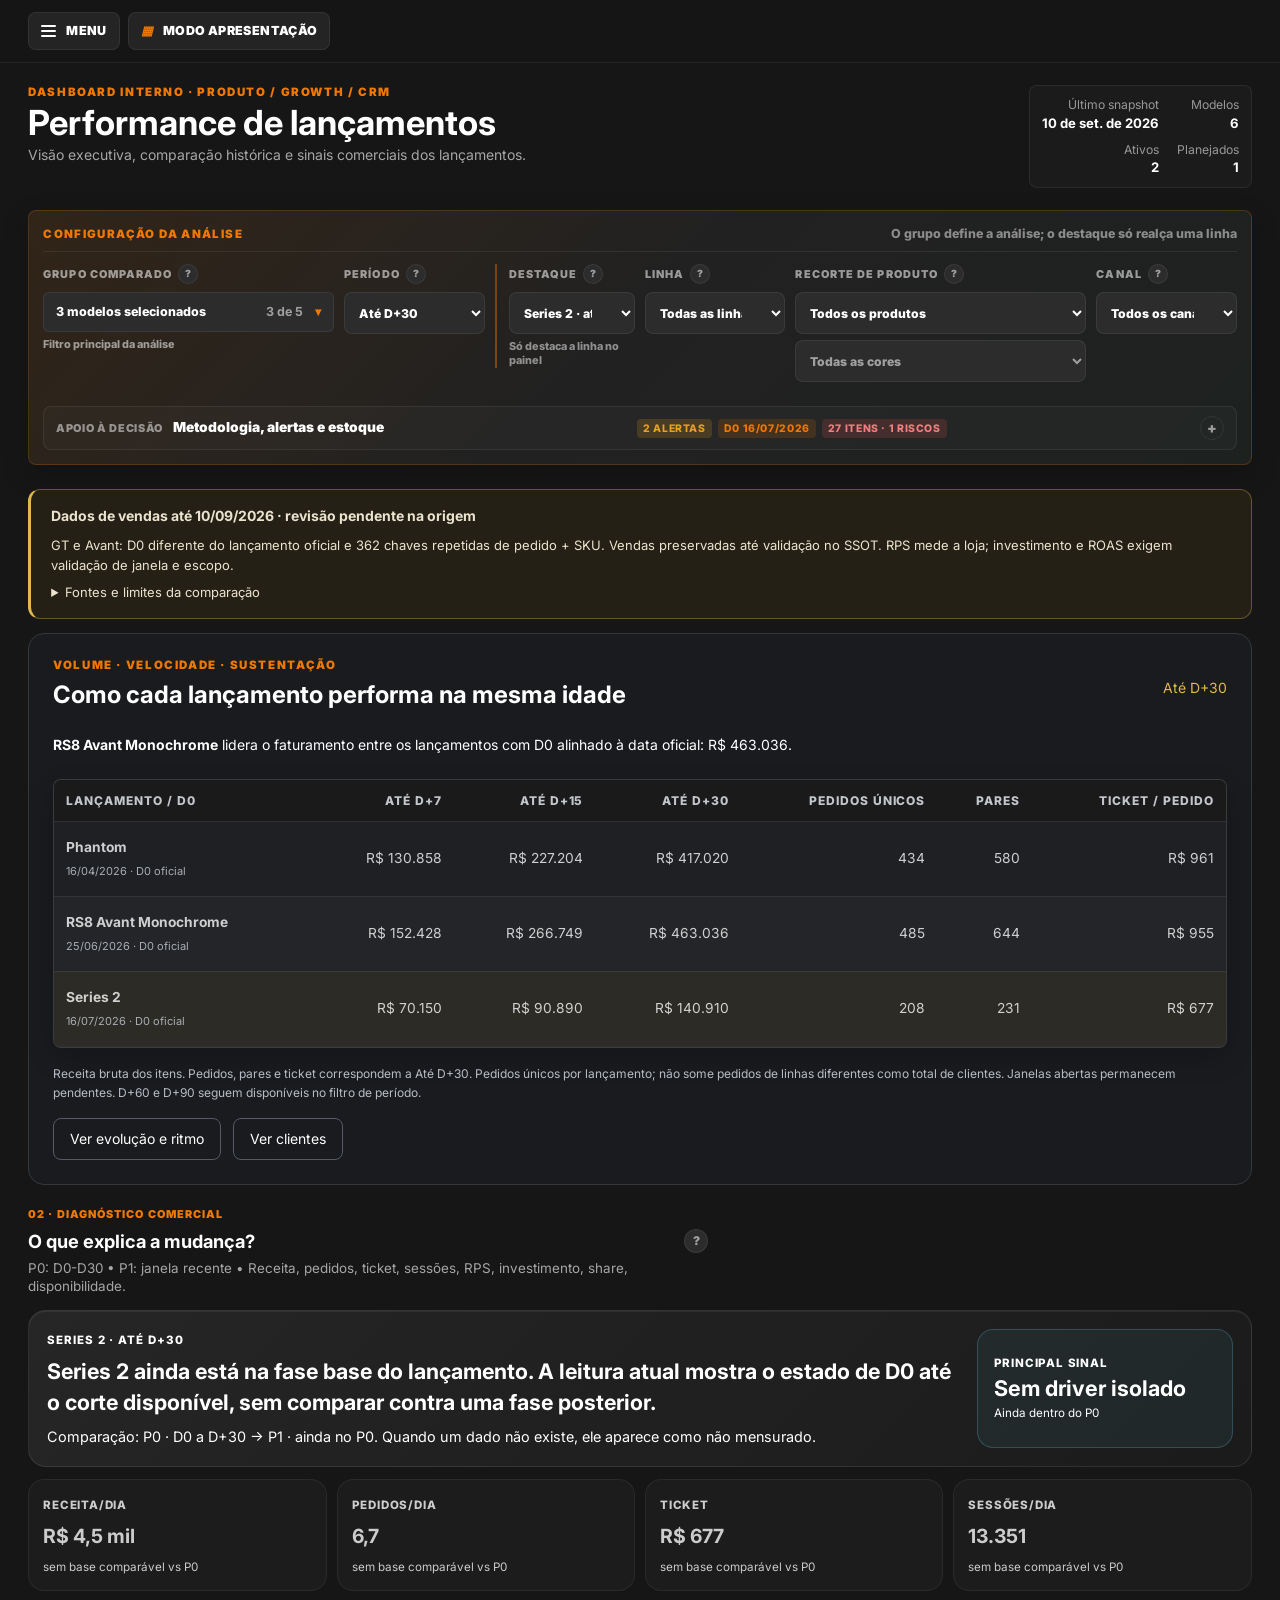
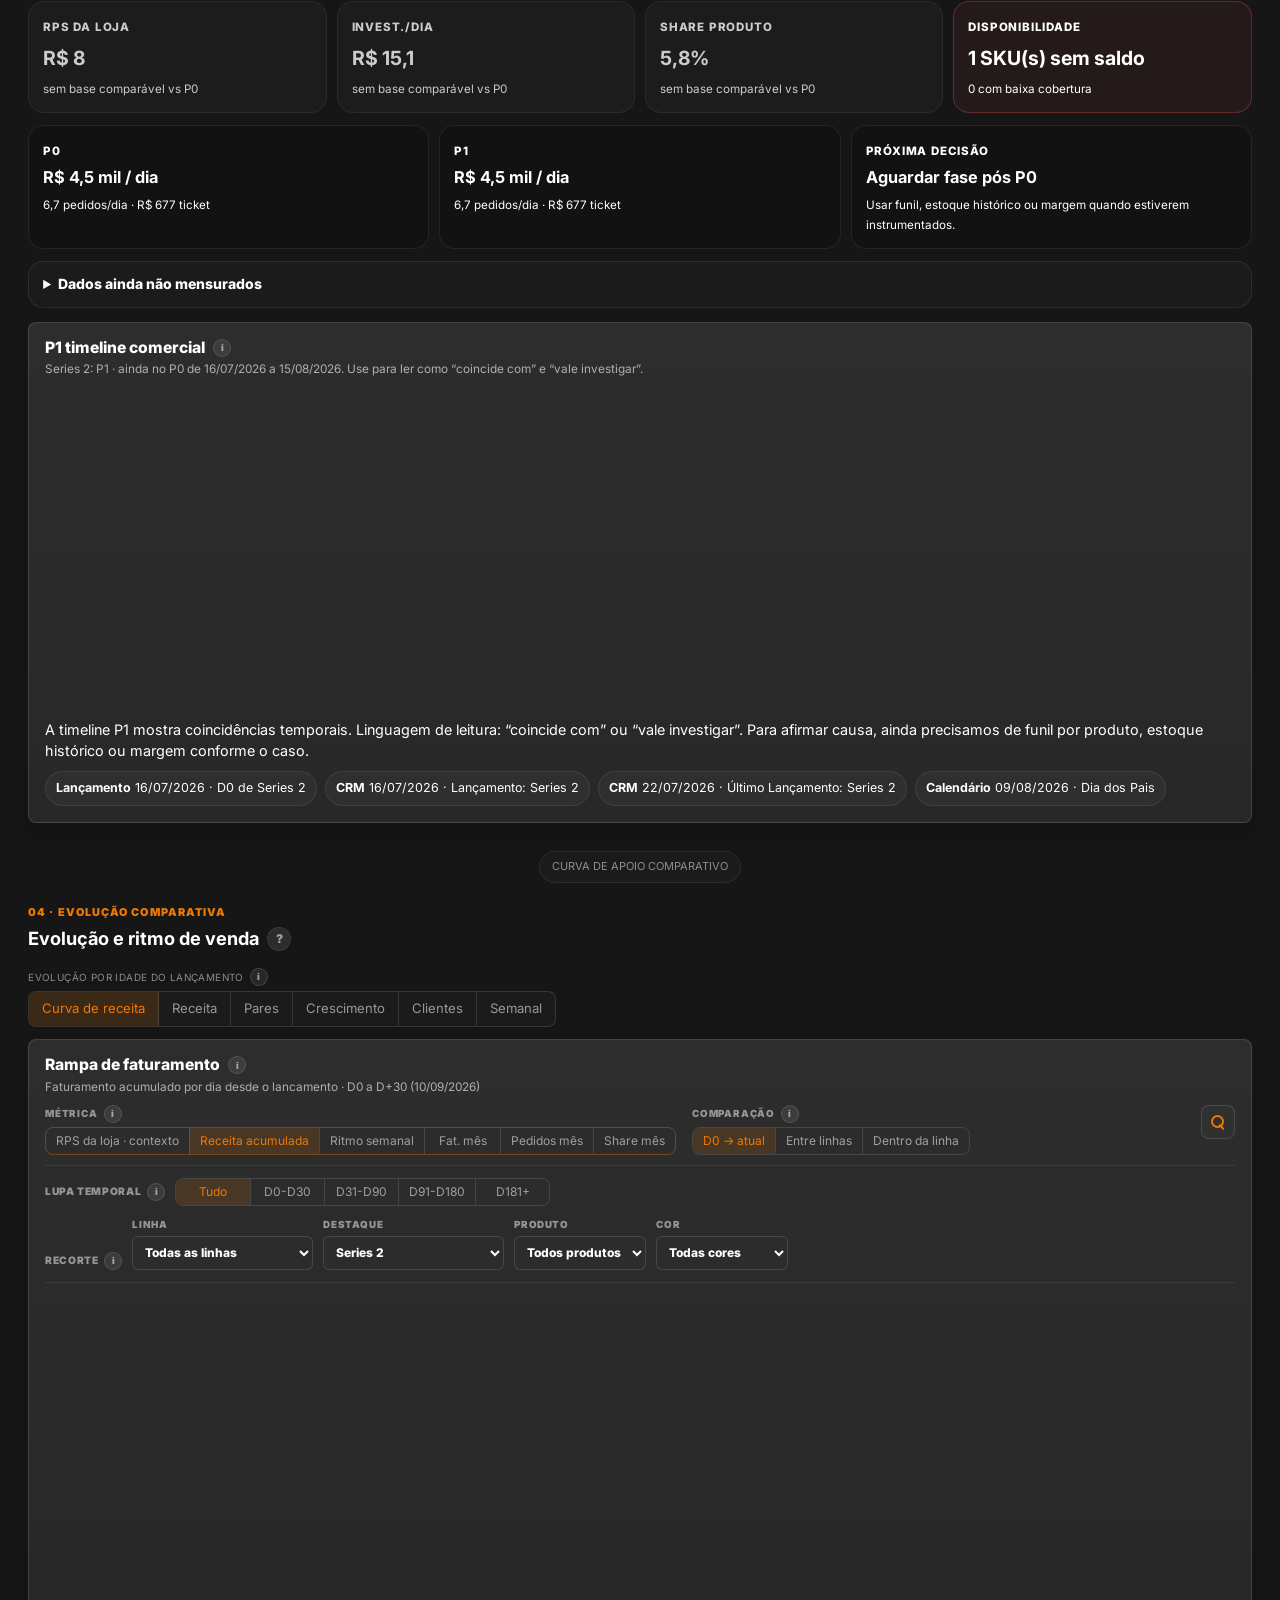
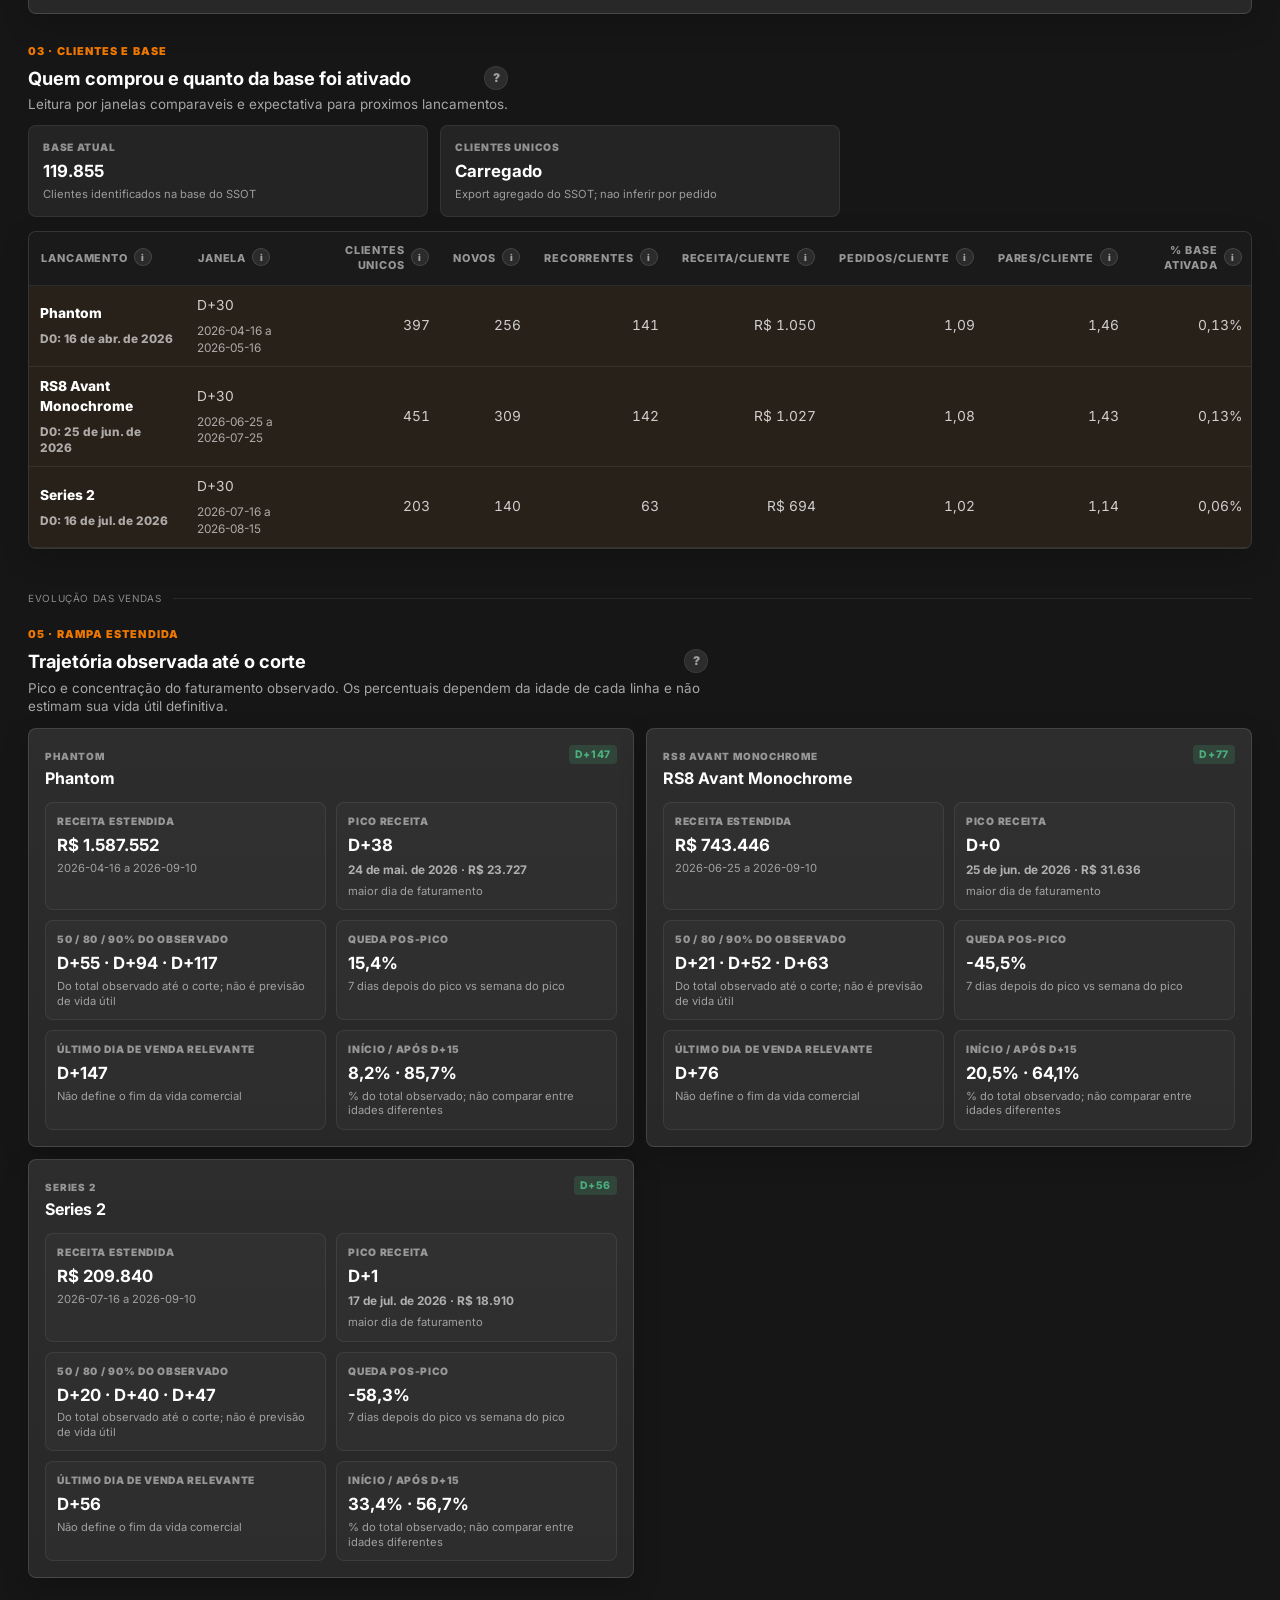
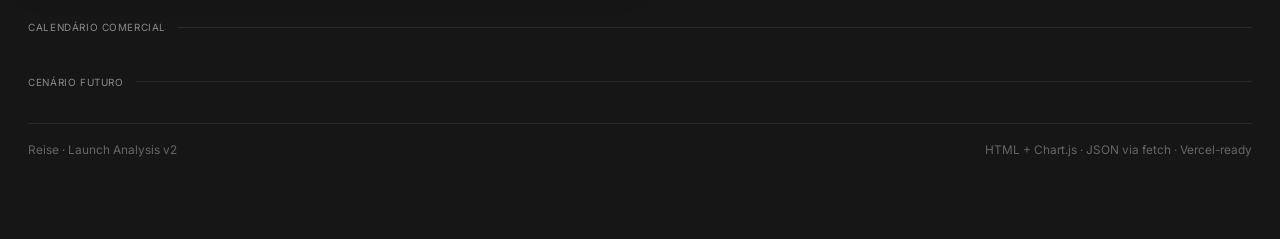
==== commit 6b7c3268: "chore: padroniza leitura diagnóstica em P0/P1" ====
--- a/index.html
+++ b/index.html
@@ -127,16 +127,16 @@
             <div class="section-kicker">02 · Diagnóstico comercial</div>
             <div class="section-title-row">
               <h2>O que explica a mudança?</h2>
-              <button class="help-button" type="button" data-tooltip="Compara a fase base D0-D30 com a janela recente observada. Mostra decomposição matemática e contexto comercial; não afirma causalidade sem dado suficiente." aria-label="Ajuda sobre diagnóstico comercial">?</button>
-            </div>
-            <p class="section-desc">Receita, pedidos, ticket, sessões, RPS, investimento, share e disponibilidade em uma leitura única.</p>
+              <button class="help-button" type="button" data-tooltip="Compara P0 (D0-D30) com P1 (janela recente observada). Mostra decomposição matemática e contexto comercial; não afirma causalidade sem dado suficiente." aria-label="Ajuda sobre diagnóstico comercial">?</button>
+            </div>
+            <p class="section-desc">P0: D0-D30 • P1: janela recente • Receita, pedidos, ticket, sessões, RPS, investimento, share, disponibilidade.</p>
           </div>
         </div>
         <div id="commercial-diagnosis-summary"></div>
         <div class="commercial-timeline-card chart-card wide">
           <div class="chart-head">
             <div>
-              <div class="chart-title chart-title--with-tip"><span>Timeline comercial</span><button class="help-button help-button--mini" type="button" data-tooltip="Linha por data real. Receita do produto, investimento declarado e share aparecem juntos para identificar coincidências temporais, não causalidade automática." aria-label="Ajuda sobre timeline comercial">i</button></div>
+              <div class="chart-title chart-title--with-tip"><span>P1 timeline comercial</span><button class="help-button help-button--mini" type="button" data-tooltip="Linha por data real. Receita do produto, receita da empresa, share, sessões/RPS e investimento + CRM aparecem para identificar coincidências temporais." aria-label="Ajuda sobre timeline comercial">i</button></div>
               <div class="chart-sub" id="commercial-timeline-sub">Receita, investimento e share por data real</div>
             </div>
           </div>
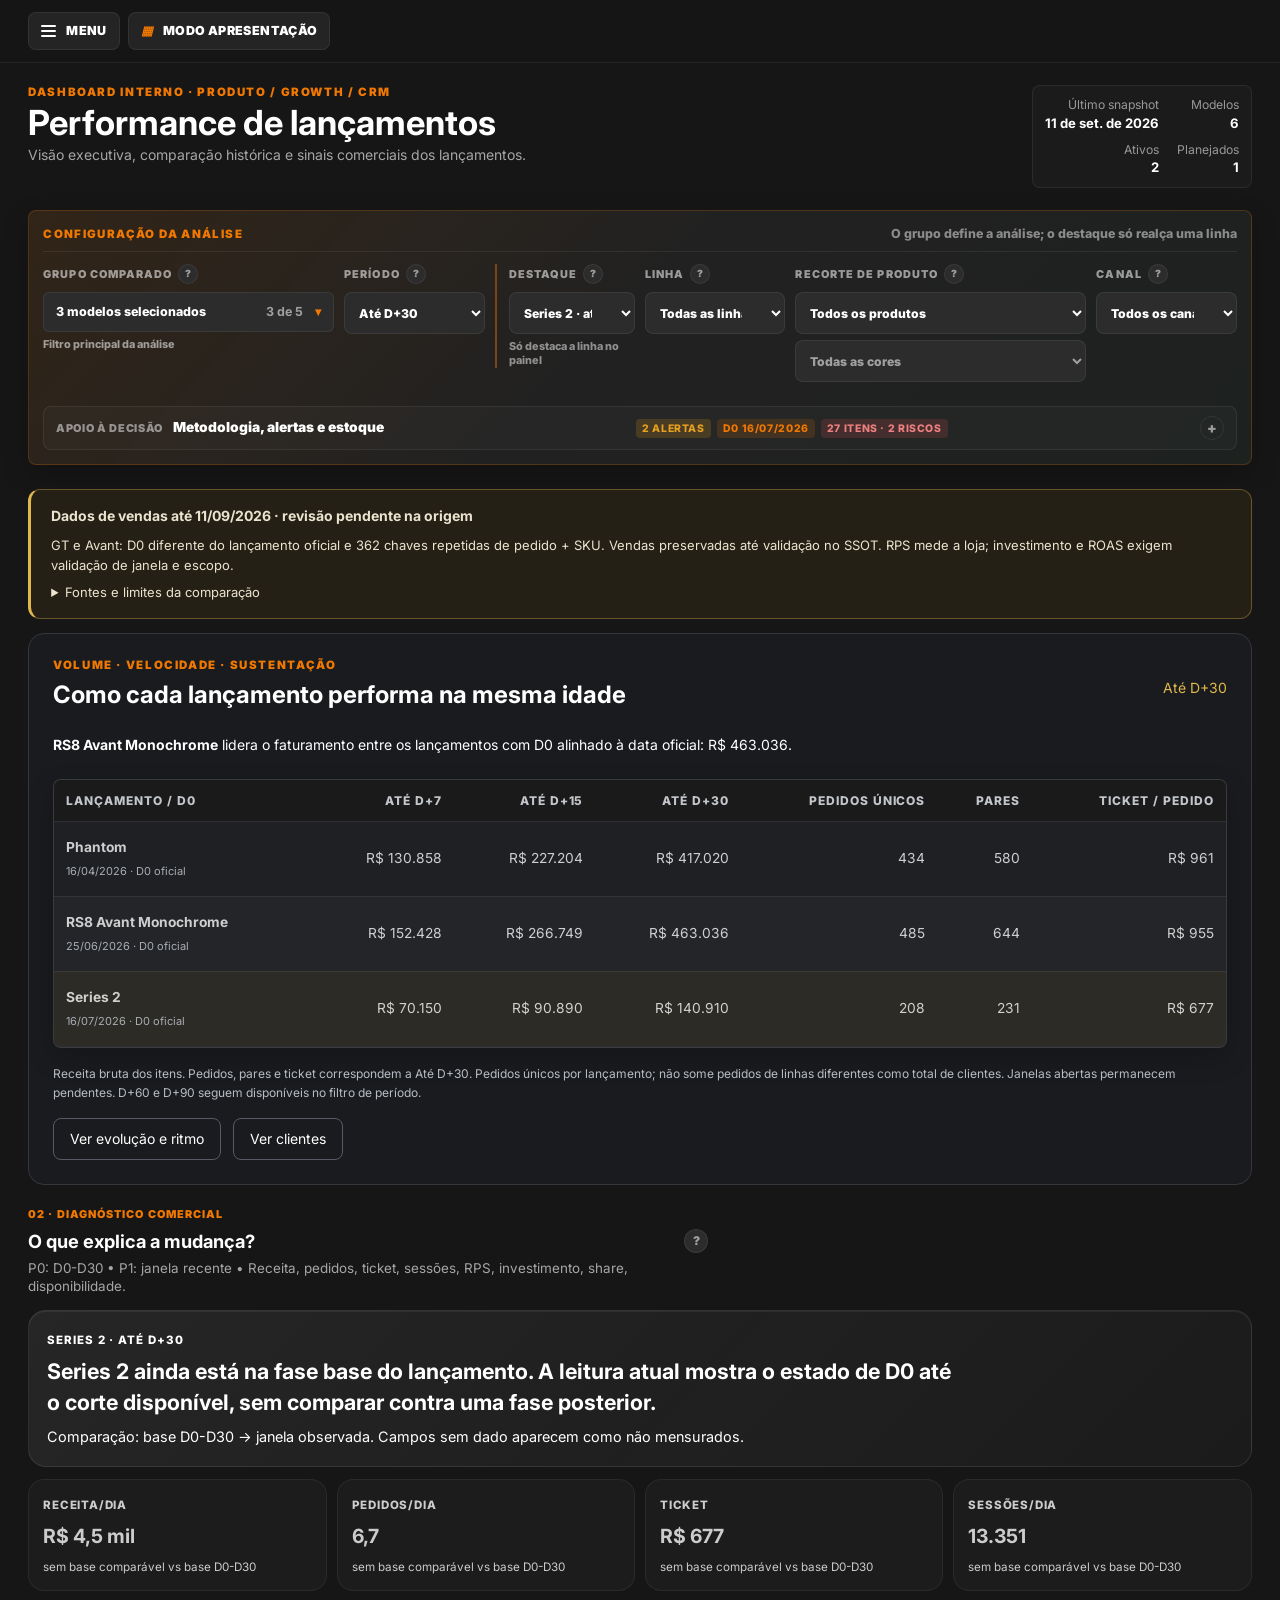
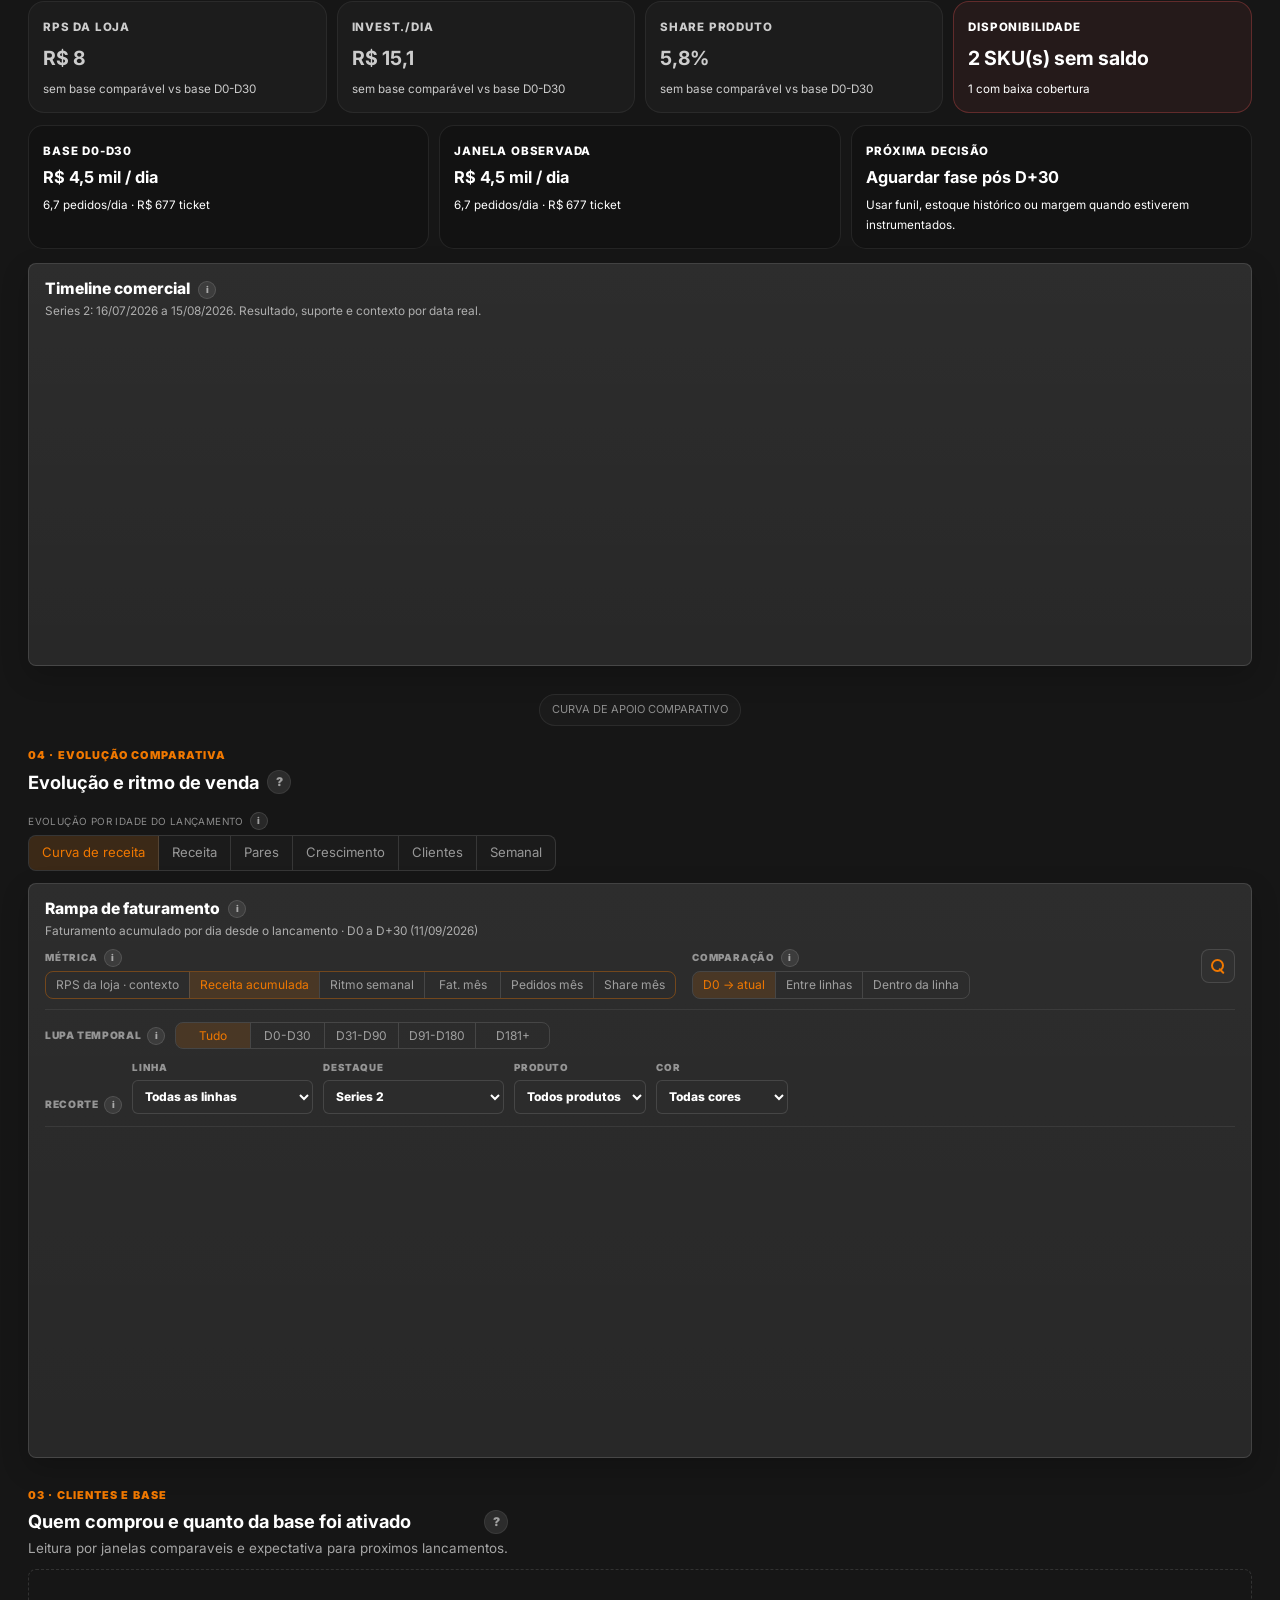
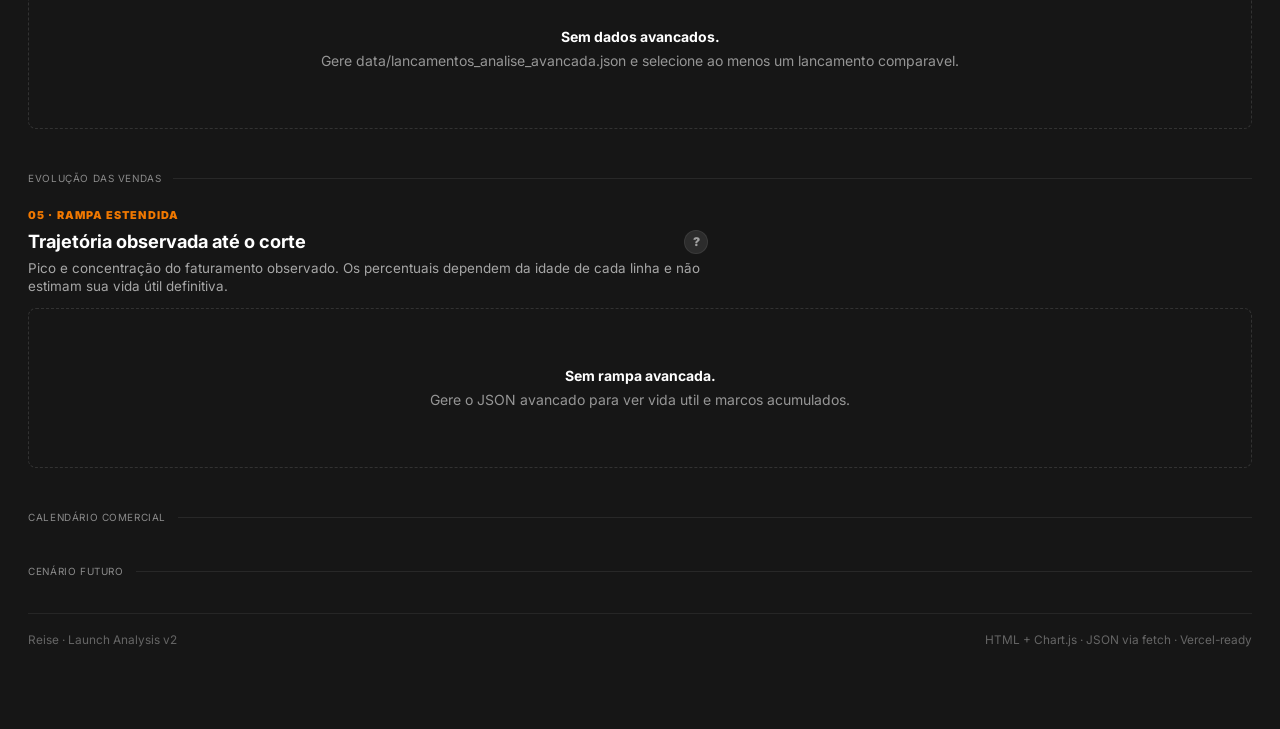
==== commit 6baaeae8: "chore: simplificar bloco de diagnostico comercial" ====
--- a/index.html
+++ b/index.html
@@ -136,12 +136,11 @@
         <div class="commercial-timeline-card chart-card wide">
           <div class="chart-head">
             <div>
-              <div class="chart-title chart-title--with-tip"><span>P1 timeline comercial</span><button class="help-button help-button--mini" type="button" data-tooltip="Linha por data real. Receita do produto, receita da empresa, share, sessões/RPS e investimento + CRM aparecem para identificar coincidências temporais." aria-label="Ajuda sobre timeline comercial">i</button></div>
+              <div class="chart-title chart-title--with-tip"><span>Timeline comercial</span><button class="help-button help-button--mini" type="button" data-tooltip="Linha por data real. Receita do produto, receita da empresa, share, sessões/RPS e investimento + CRM aparecem para leitura temporal." aria-label="Ajuda sobre timeline comercial">i</button></div>
               <div class="chart-sub" id="commercial-timeline-sub">Receita, investimento e share por data real</div>
             </div>
           </div>
           <div class="chart-canvas commercial-timeline-canvas"><canvas id="chart-commercial-timeline"></canvas></div>
-          <div id="commercial-timeline-notes" class="commercial-timeline-notes"></div>
         </div>
       </section>
 
--- a/assets/styles.css
+++ b/assets/styles.css
@@ -10104,18 +10104,6 @@
   line-height: 1.45;
 }
 
-.diagnosis-decision-box {
-  display: grid;
-  align-content: center;
-  gap: 5px;
-  min-height: 116px;
-  padding: 16px;
-  border: 1px solid rgba(91,184,212,0.28);
-  border-radius: 16px;
-  background: rgba(91,184,212,0.08);
-}
-
-.diagnosis-decision-box span,
 .diagnosis-metric-card span,
 .diagnosis-evidence-grid span {
   color: var(--muted);
@@ -10125,13 +10113,6 @@
   text-transform: uppercase;
 }
 
-.diagnosis-decision-box strong {
-  color: var(--text);
-  font-size: 1.35rem;
-  line-height: 1.1;
-}
-
-.diagnosis-decision-box small,
 .diagnosis-metric-card small,
 .diagnosis-evidence-grid small {
   color: var(--muted);
@@ -10199,49 +10180,6 @@
   font-size: 1.02rem;
 }
 
-.diagnosis-data-gaps {
-  margin-top: 12px;
-  border: 1px solid rgba(255,255,255,0.08);
-  border-radius: 15px;
-  background: rgba(255,255,255,0.025);
-}
-
-.diagnosis-data-gaps summary {
-  cursor: pointer;
-  padding: 12px 14px;
-  color: var(--muted);
-  font-weight: 800;
-}
-
-.diagnosis-gap-list {
-  display: grid;
-  grid-template-columns: repeat(3, minmax(0, 1fr));
-  gap: 10px;
-  padding: 0 14px 14px;
-}
-
-.diagnosis-gap-list div {
-  padding: 12px;
-  border-radius: 13px;
-  background: rgba(255,255,255,0.035);
-}
-
-.diagnosis-gap-list strong,
-.diagnosis-gap-list span {
-  display: block;
-}
-
-.diagnosis-gap-list strong {
-  color: var(--text);
-  margin-bottom: 4px;
-}
-
-.diagnosis-gap-list span {
-  color: var(--muted);
-  font-size: .86rem;
-  line-height: 1.4;
-}
-
 .commercial-timeline-card {
   margin-top: 14px;
 }
@@ -10250,40 +10188,9 @@
   height: 320px;
 }
 
-.commercial-timeline-notes {
-  display: grid;
-  gap: 10px;
-  margin-top: 12px;
-}
-
-.timeline-note-main {
-  color: var(--muted);
-  font-size: .9rem;
-}
-
-.timeline-event-list {
-  display: flex;
-  flex-wrap: wrap;
-  gap: 8px;
-}
-
-.timeline-event-list span {
-  padding: 7px 10px;
-  border: 1px solid rgba(255,255,255,0.08);
-  border-radius: 999px;
-  background: rgba(255,255,255,0.035);
-  color: var(--muted);
-  font-size: .78rem;
-}
-
-.timeline-event-list b {
-  color: var(--text);
-}
-
 @media (max-width: 980px) {
   .diagnosis-hero-card,
-  .diagnosis-evidence-grid,
-  .diagnosis-gap-list {
+  .diagnosis-evidence-grid {
     grid-template-columns: 1fr;
   }
   .diagnosis-metric-grid {
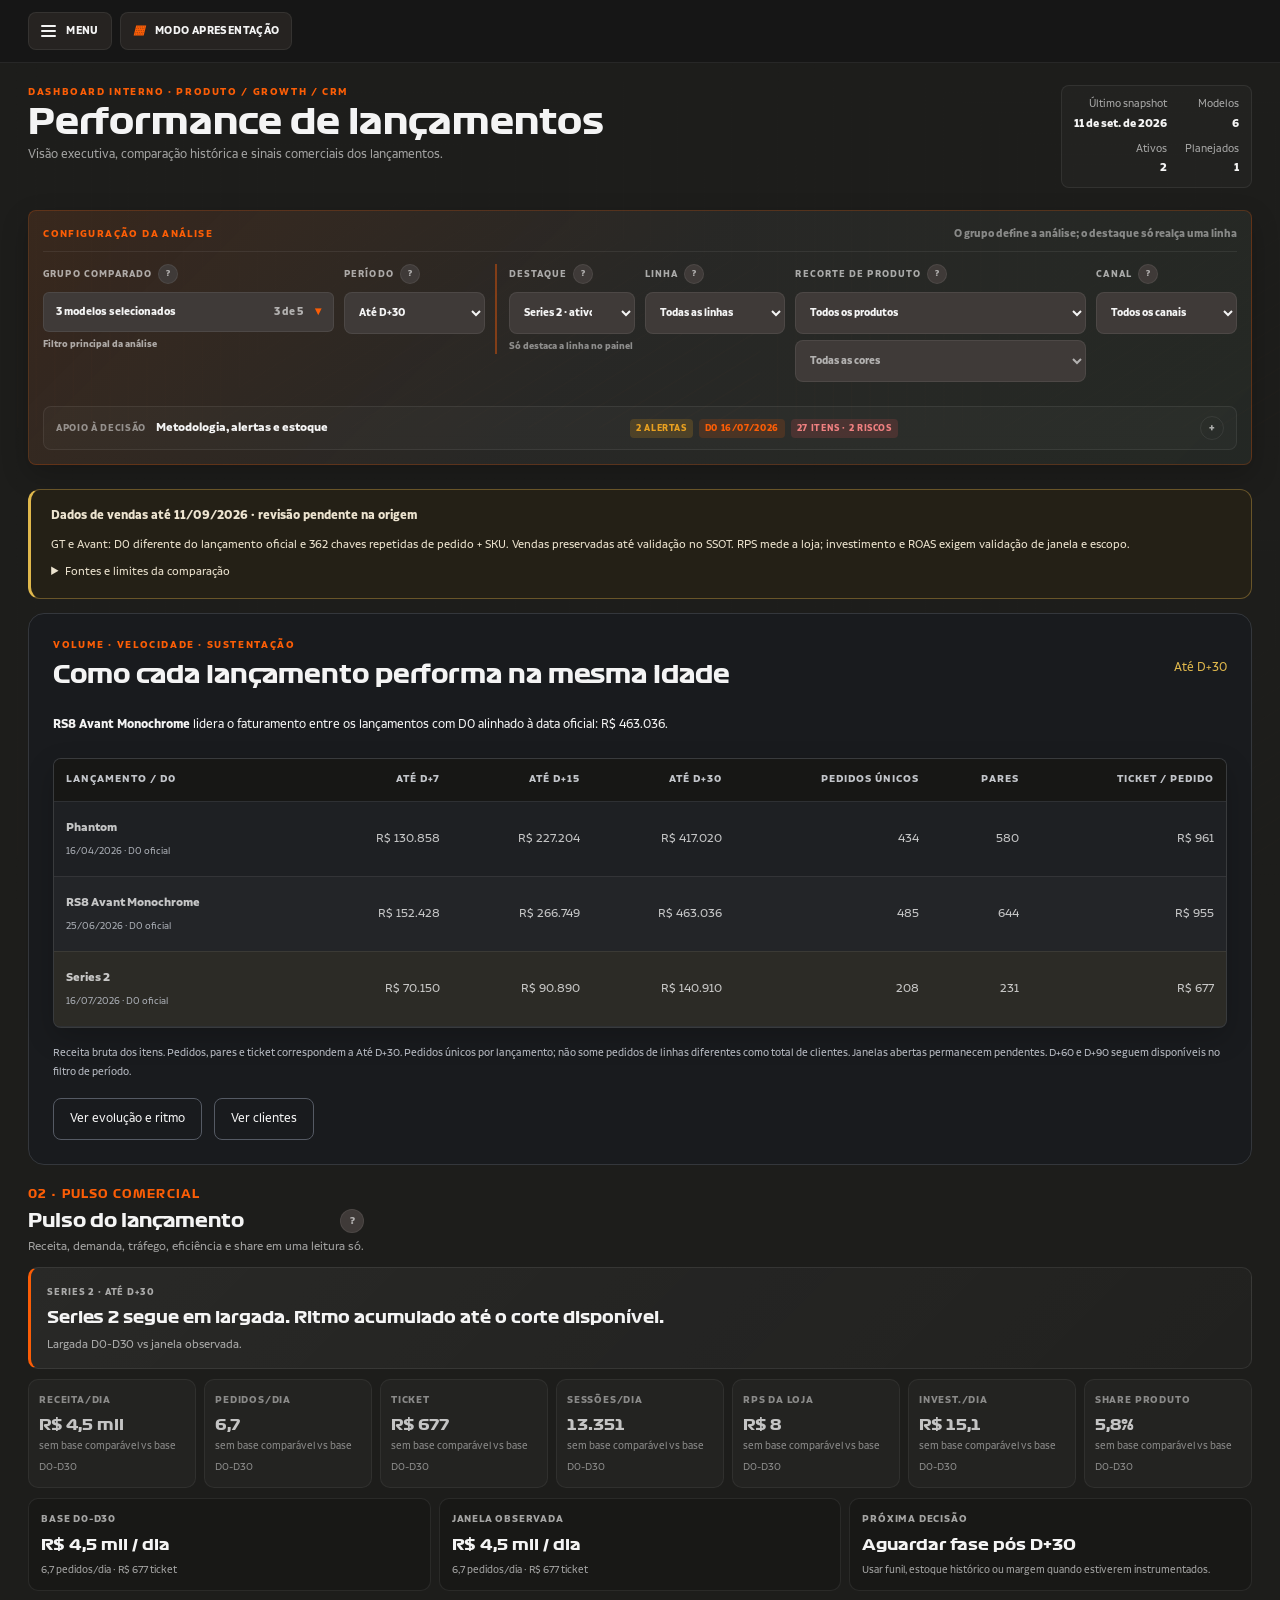
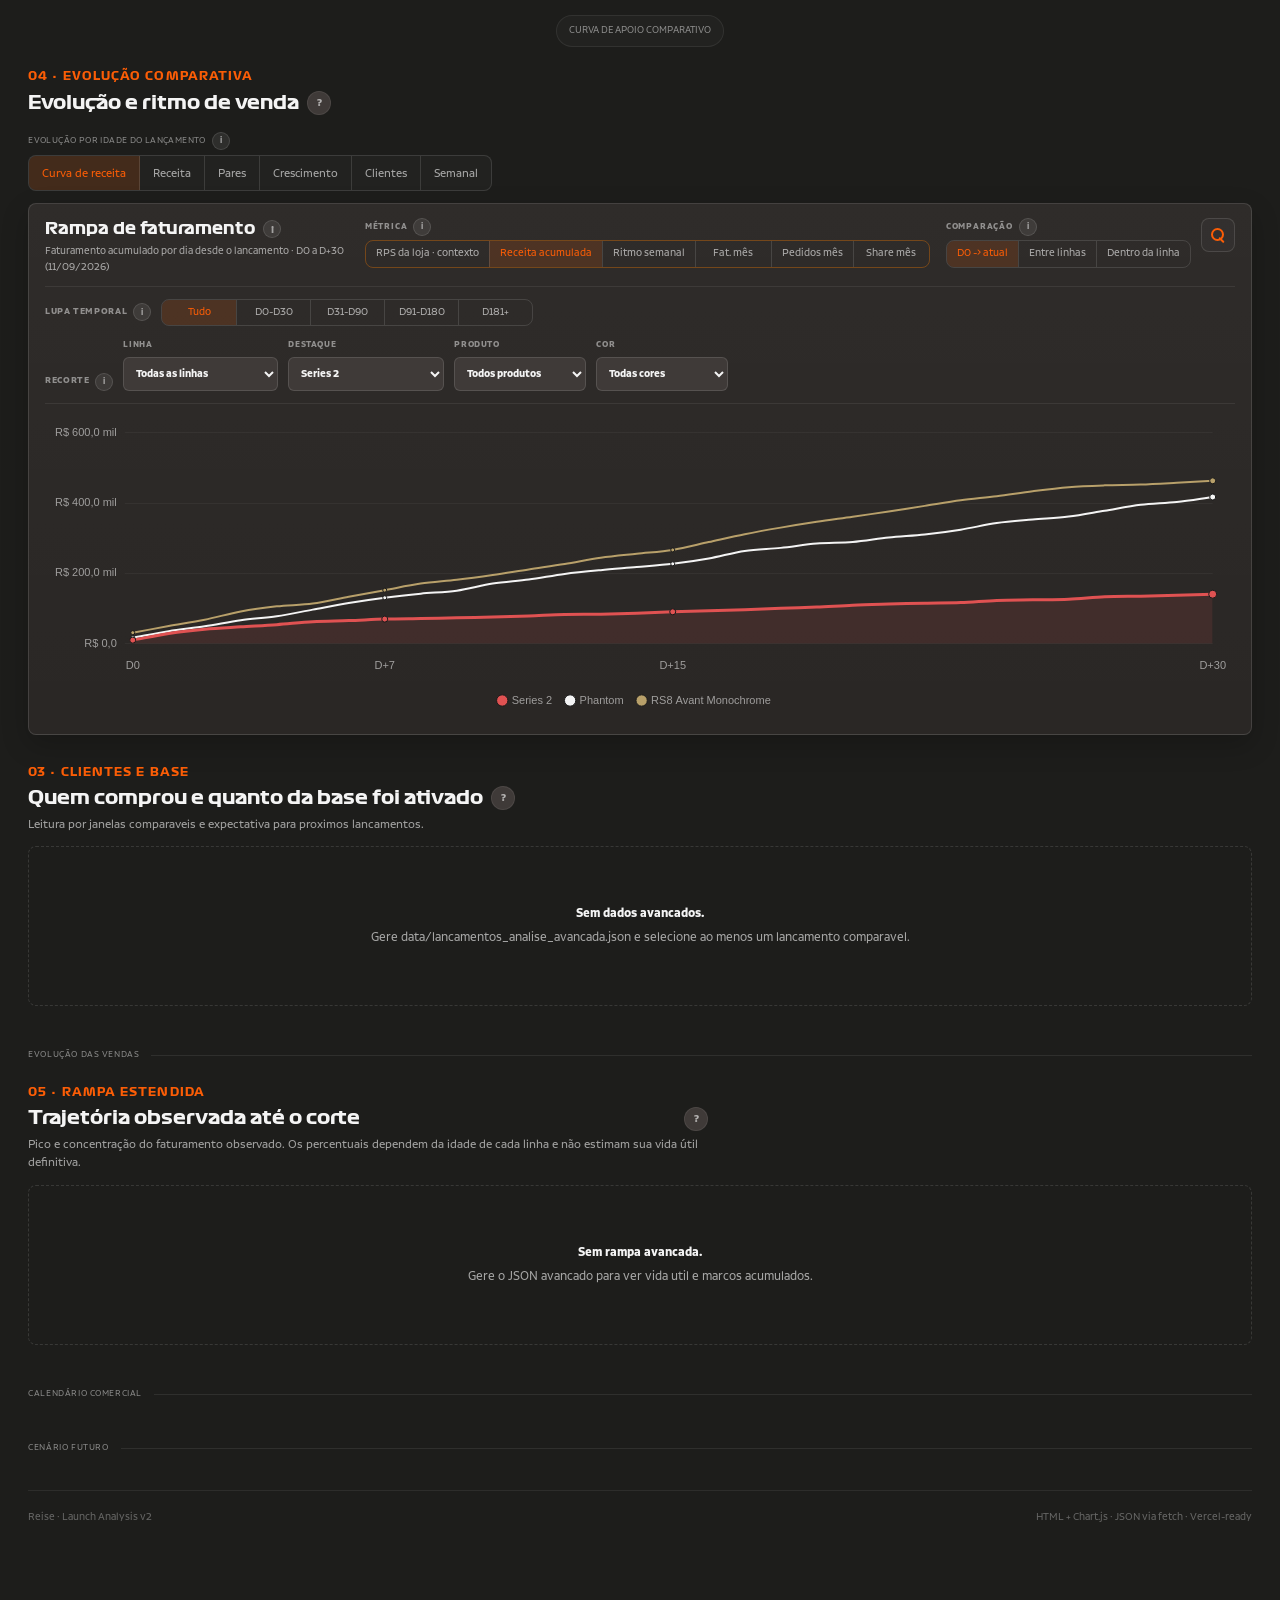
==== commit 17e1485a: "feat: aplicar identidade visual Reise Cult no dashboard" ====
--- a/index.html
+++ b/index.html
@@ -4,10 +4,7 @@
   <meta charset="utf-8" />
   <meta name="viewport" content="width=device-width, initial-scale=1" />
   <title>Reise — Launch Analysis v2</title>
-  <link rel="preconnect" href="https://fonts.googleapis.com" />
-  <link rel="preconnect" href="https://fonts.gstatic.com" crossorigin />
-  <link rel="stylesheet" href="https://fonts.googleapis.com/css2?family=Inter:wght@400..900&display=swap" />
-  <link rel="stylesheet" href="assets/styles.css?v=20260909-rps-filter-v2" />
+  <link rel="stylesheet" href="assets/styles.css?v=20260911-reise-cult-v1" />
 </head>
 <body>
   <div class="app-shell">
@@ -124,24 +121,15 @@
       <section id="commercial-diagnosis" class="commercial-diagnosis" aria-live="polite">
         <div class="section-head section-head--compact">
           <div>
-            <div class="section-kicker">02 · Diagnóstico comercial</div>
-            <div class="section-title-row">
-              <h2>O que explica a mudança?</h2>
-              <button class="help-button" type="button" data-tooltip="Compara P0 (D0-D30) com P1 (janela recente observada). Mostra decomposição matemática e contexto comercial; não afirma causalidade sem dado suficiente." aria-label="Ajuda sobre diagnóstico comercial">?</button>
-            </div>
-            <p class="section-desc">P0: D0-D30 • P1: janela recente • Receita, pedidos, ticket, sessões, RPS, investimento, share, disponibilidade.</p>
+            <div class="section-kicker">02 · Pulso comercial</div>
+            <div class="section-title-row">
+              <h2>Pulso do lançamento</h2>
+              <button class="help-button" type="button" data-tooltip="Compara largada D0-D30 com a janela observada: receita, demanda, tráfego, RPS, investimento e share." aria-label="Ajuda sobre diagnóstico comercial">?</button>
+            </div>
+            <p class="section-desc">Receita, demanda, tráfego, eficiência e share em uma leitura só.</p>
           </div>
         </div>
         <div id="commercial-diagnosis-summary"></div>
-        <div class="commercial-timeline-card chart-card wide">
-          <div class="chart-head">
-            <div>
-              <div class="chart-title chart-title--with-tip"><span>Timeline comercial</span><button class="help-button help-button--mini" type="button" data-tooltip="Linha por data real. Receita do produto, receita da empresa, share, sessões/RPS e investimento + CRM aparecem para leitura temporal." aria-label="Ajuda sobre timeline comercial">i</button></div>
-              <div class="chart-sub" id="commercial-timeline-sub">Receita, investimento e share por data real</div>
-            </div>
-          </div>
-          <div class="chart-canvas commercial-timeline-canvas"><canvas id="chart-commercial-timeline"></canvas></div>
-        </div>
       </section>
 
       <p class="section-transition-label">Análises de apoio ao diagnóstico</p>
@@ -463,7 +451,7 @@
 
   <script src="assets/vendor/chart.umd.min.js?v=4.4.9"></script>
   <script src="assets/launch-metrics.js?v=20260909-launch-review-v1"></script>
-  <script src="assets/app.js?v=20260909-rps-filter-v2"></script>
+  <script src="assets/app.js?v=20260911-reise-cult-v1"></script>
   <script src="assets/presentation.js?v=20260909-launch-review-v1"></script>
 </body>
 </html>
--- a/assets/styles.css
+++ b/assets/styles.css
@@ -1,13 +1,56 @@
+@font-face {
+  font-family: "Formula1";
+  src: url("brand/fonts/Formula1-Regular_web.ttf") format("truetype");
+  font-weight: 400;
+  font-style: normal;
+  font-display: swap;
+}
+
+@font-face {
+  font-family: "Formula1";
+  src: url("brand/fonts/Formula1-Bold_web.ttf") format("truetype");
+  font-weight: 700 900;
+  font-style: normal;
+  font-display: swap;
+}
+
+@font-face {
+  font-family: "Aalto";
+  src: url("brand/fonts/aalto-sans-essential-light.otf") format("opentype");
+  font-weight: 300;
+  font-style: normal;
+  font-display: swap;
+}
+
+@font-face {
+  font-family: "Aalto";
+  src: url("brand/fonts/aalto-sans-pro-regular.otf") format("opentype");
+  font-weight: 400;
+  font-style: normal;
+  font-display: swap;
+}
+
+@font-face {
+  font-family: "Aalto";
+  src: url("brand/fonts/aalto-sans-essential-bold.otf") format("opentype");
+  font-weight: 700 900;
+  font-style: normal;
+  font-display: swap;
+}
+
 :root {
-  --bg-page: #161616;
-  --bg-card: #242424;
-  --bg-card-2: #2C2C2C;
-  --bg-sidebar: #1A1A1A;
-  --txt-primary: #FFFFFF;
-  --txt-secondary: rgba(255,255,255,0.55);
-  --txt-muted: rgba(255,255,255,0.50);
-  --orange: #F07800;
-  --orange-dim: rgba(240,120,0,0.15);
+  --bg-page: #1D1D1B;
+  --bg-card: #262321;
+  --bg-card-2: #3F3A38;
+  --bg-sidebar: #171715;
+  --txt-primary: #F4F4F4;
+  --txt-secondary: rgba(244,244,244,0.64);
+  --txt-muted: rgba(244,244,244,0.50);
+  --text: var(--txt-primary);
+  --muted: var(--txt-secondary);
+  --orange: #FB5D06;
+  --accent: #FB5D06;
+  --orange-dim: rgba(251,93,6,0.15);
   --positive: #4CAF7D;
   --negative: #E05252;
   --warning: #E8A020;
@@ -17,8 +60,9 @@
   --shadow: 0 4px 24px rgba(0,0,0,0.40);
   --shadow-soft: 0 10px 28px rgba(0,0,0,0.20);
   --surface-polish: linear-gradient(180deg, rgba(255,255,255,.038), rgba(255,255,255,.018));
-  --surface-active: linear-gradient(135deg, rgba(240,120,0,.105), rgba(255,255,255,.028) 48%, rgba(76,159,106,.048));
-  --font-sans: Inter, "Segoe UI", Roboto, Arial, sans-serif;
+  --surface-active: linear-gradient(135deg, rgba(251,93,6,.105), rgba(244,244,244,.028) 48%, rgba(76,159,106,.048));
+  --font-sans: Aalto, "Segoe UI", Arial, sans-serif;
+  --font-display: Formula1, Aalto, "Segoe UI", Arial, sans-serif;
   --font-mono: ui-monospace, "SF Mono", "Cascadia Mono", "Segoe UI Mono", Consolas, monospace;
   --negative-text: #EF8080;
   --layer-1: rgba(255,255,255,0.025);
@@ -27,16 +71,16 @@
   --hairline-strong: rgba(255,255,255,0.13);
   --bg-menu: #202020;
   --bg-overlay: #111111;
-  --rgb-white: 255 255 255;
+  --rgb-white: 244 244 244;
   --rgb-black: 0 0 0;
-  --rgb-orange: 240 120 0;
+  --rgb-orange: 251 93 6;
   --rgb-negative: 224 82 82;
   --rgb-warning: 232 160 32;
   --rgb-positive: 76 175 125;
-  --rgb-info: 91 184 212;
-  --info: #5BB8D4;
-  --model-phantom: #7B8FE0;
-  --model-phantom-soft: #9FAEF0;
+  --rgb-info: 244 244 244;
+  --info: #F4F4F4;
+  --model-phantom: #F4F4F4;
+  --model-phantom-soft: rgba(244,244,244,0.82);
 }
 
 * { box-sizing: border-box; }
@@ -44,7 +88,12 @@
 body {
   margin: 0;
   font-family: var(--font-sans);
-  background: var(--bg-page);
+  background:
+    linear-gradient(180deg, rgba(29,29,27,.96), rgba(29,29,27,.985)),
+    url("brand/patterns/pattern-reise-cult-linhas.png"),
+    var(--bg-page);
+  background-size: auto, 760px auto, auto;
+  background-attachment: fixed;
   color: var(--txt-primary);
   font-size: 14px;
   line-height: 1.45;
@@ -54,6 +103,23 @@
 button, input, select { font: inherit; }
 button { cursor: pointer; }
 a { color: inherit; }
+
+h1,
+h2,
+h3,
+.brand-title,
+.section-kicker,
+.chart-title,
+.metric-value,
+.compact-kpi strong,
+.launch-kpi strong,
+.paid-media-kpi strong,
+.story-hero-signal strong,
+.diagnosis-metric-card strong,
+.diagnosis-evidence-grid strong {
+  font-family: var(--font-display);
+  letter-spacing: 0;
+}
 
 .app-shell {
   display: block;
@@ -840,17 +906,21 @@
   width: 34px;
   height: 34px;
   border-radius: 8px;
-  background: var(--orange);
+  background:
+    center / 24px 24px no-repeat url("brand/logo-reise-cult-emblema-branco.png"),
+    #1D1D1B;
+  border: 1px solid rgb(var(--rgb-orange) / .55);
   display: grid;
   place-items: center;
-  color: var(--txt-primary);
+  color: transparent;
   font-weight: 800;
   letter-spacing: 0;
 }
 .brand-title {
+  font-family: var(--font-display);
   font-size: 0.78rem;
   font-weight: 800;
-  letter-spacing: 0.1em;
+  letter-spacing: 0;
   text-transform: uppercase;
 }
 .brand-sub {
@@ -10060,30 +10130,26 @@
 
 
 .commercial-diagnosis {
-  margin: 18px 0 28px;
+  margin: 16px 0 24px;
 }
 
 .section-head--compact {
-  margin-bottom: 14px;
+  margin-bottom: 10px;
 }
 
 .diagnosis-hero-card {
-  display: grid;
-  grid-template-columns: minmax(0, 1fr) minmax(210px, .28fr);
-  gap: 14px;
-  align-items: stretch;
-  padding: 18px;
-  border: 1px solid rgba(255,255,255,0.09);
-  border-radius: 18px;
-  background: linear-gradient(135deg, rgba(255,255,255,0.07), rgba(255,255,255,0.025));
-  box-shadow: inset 0 1px 0 rgba(255,255,255,0.06);
+  padding: 14px 16px;
+  border: 1px solid rgba(255,255,255,0.08);
+  border-left: 3px solid var(--accent);
+  border-radius: 10px;
+  background: linear-gradient(135deg, rgba(255,255,255,0.055), rgba(255,255,255,0.018));
 }
 
 .diagnosis-kicker {
   display: inline-block;
-  margin-bottom: 8px;
+  margin-bottom: 6px;
   color: var(--muted);
-  font-size: .72rem;
+  font-size: .68rem;
   font-weight: 800;
   letter-spacing: .08em;
   text-transform: uppercase;
@@ -10093,14 +10159,14 @@
   max-width: 1020px;
   margin: 0;
   color: var(--text);
-  font-size: clamp(1.02rem, 1.7vw, 1.34rem);
-  line-height: 1.42;
+  font-size: clamp(.98rem, 1.25vw, 1.12rem);
+  line-height: 1.35;
 }
 
 .diagnosis-hero-copy p {
-  margin: 10px 0 0;
+  margin: 7px 0 0;
   color: var(--muted);
-  font-size: .9rem;
+  font-size: .82rem;
   line-height: 1.45;
 }
 
@@ -10121,24 +10187,25 @@
 
 .diagnosis-metric-grid {
   display: grid;
-  grid-template-columns: repeat(4, minmax(0, 1fr));
-  gap: 10px;
-  margin-top: 12px;
+  grid-template-columns: repeat(7, minmax(0, 1fr));
+  gap: 8px;
+  margin-top: 10px;
 }
 
 .diagnosis-metric-card {
-  min-height: 108px;
-  padding: 14px;
+  min-height: 82px;
+  padding: 10px;
   border: 1px solid rgba(255,255,255,0.08);
-  border-radius: 16px;
+  border-radius: 10px;
   background: rgba(255,255,255,0.035);
 }
 
 .diagnosis-metric-card strong {
   display: block;
-  margin: 8px 0 5px;
+  margin: 6px 0 3px;
   color: var(--text);
-  font-size: 1.22rem;
+  font-size: .95rem;
+  line-height: 1.1;
 }
 
 .diagnosis-metric-card--down {
@@ -10162,30 +10229,22 @@
 .diagnosis-evidence-grid {
   display: grid;
   grid-template-columns: repeat(3, minmax(0, 1fr));
-  gap: 10px;
-  margin-top: 12px;
+  gap: 8px;
+  margin-top: 10px;
 }
 
 .diagnosis-evidence-grid > div {
-  padding: 14px;
+  padding: 10px 12px;
   border: 1px solid rgba(255,255,255,0.08);
-  border-radius: 15px;
+  border-radius: 10px;
   background: rgba(0,0,0,0.16);
 }
 
 .diagnosis-evidence-grid strong {
   display: block;
-  margin: 6px 0 4px;
+  margin: 5px 0 3px;
   color: var(--text);
-  font-size: 1.02rem;
-}
-
-.commercial-timeline-card {
-  margin-top: 14px;
-}
-
-.commercial-timeline-canvas {
-  height: 320px;
+  font-size: .96rem;
 }
 
 @media (max-width: 980px) {
@@ -10194,7 +10253,7 @@
     grid-template-columns: 1fr;
   }
   .diagnosis-metric-grid {
-    grid-template-columns: repeat(2, minmax(0, 1fr));
+    grid-template-columns: repeat(3, minmax(0, 1fr));
   }
 }
 
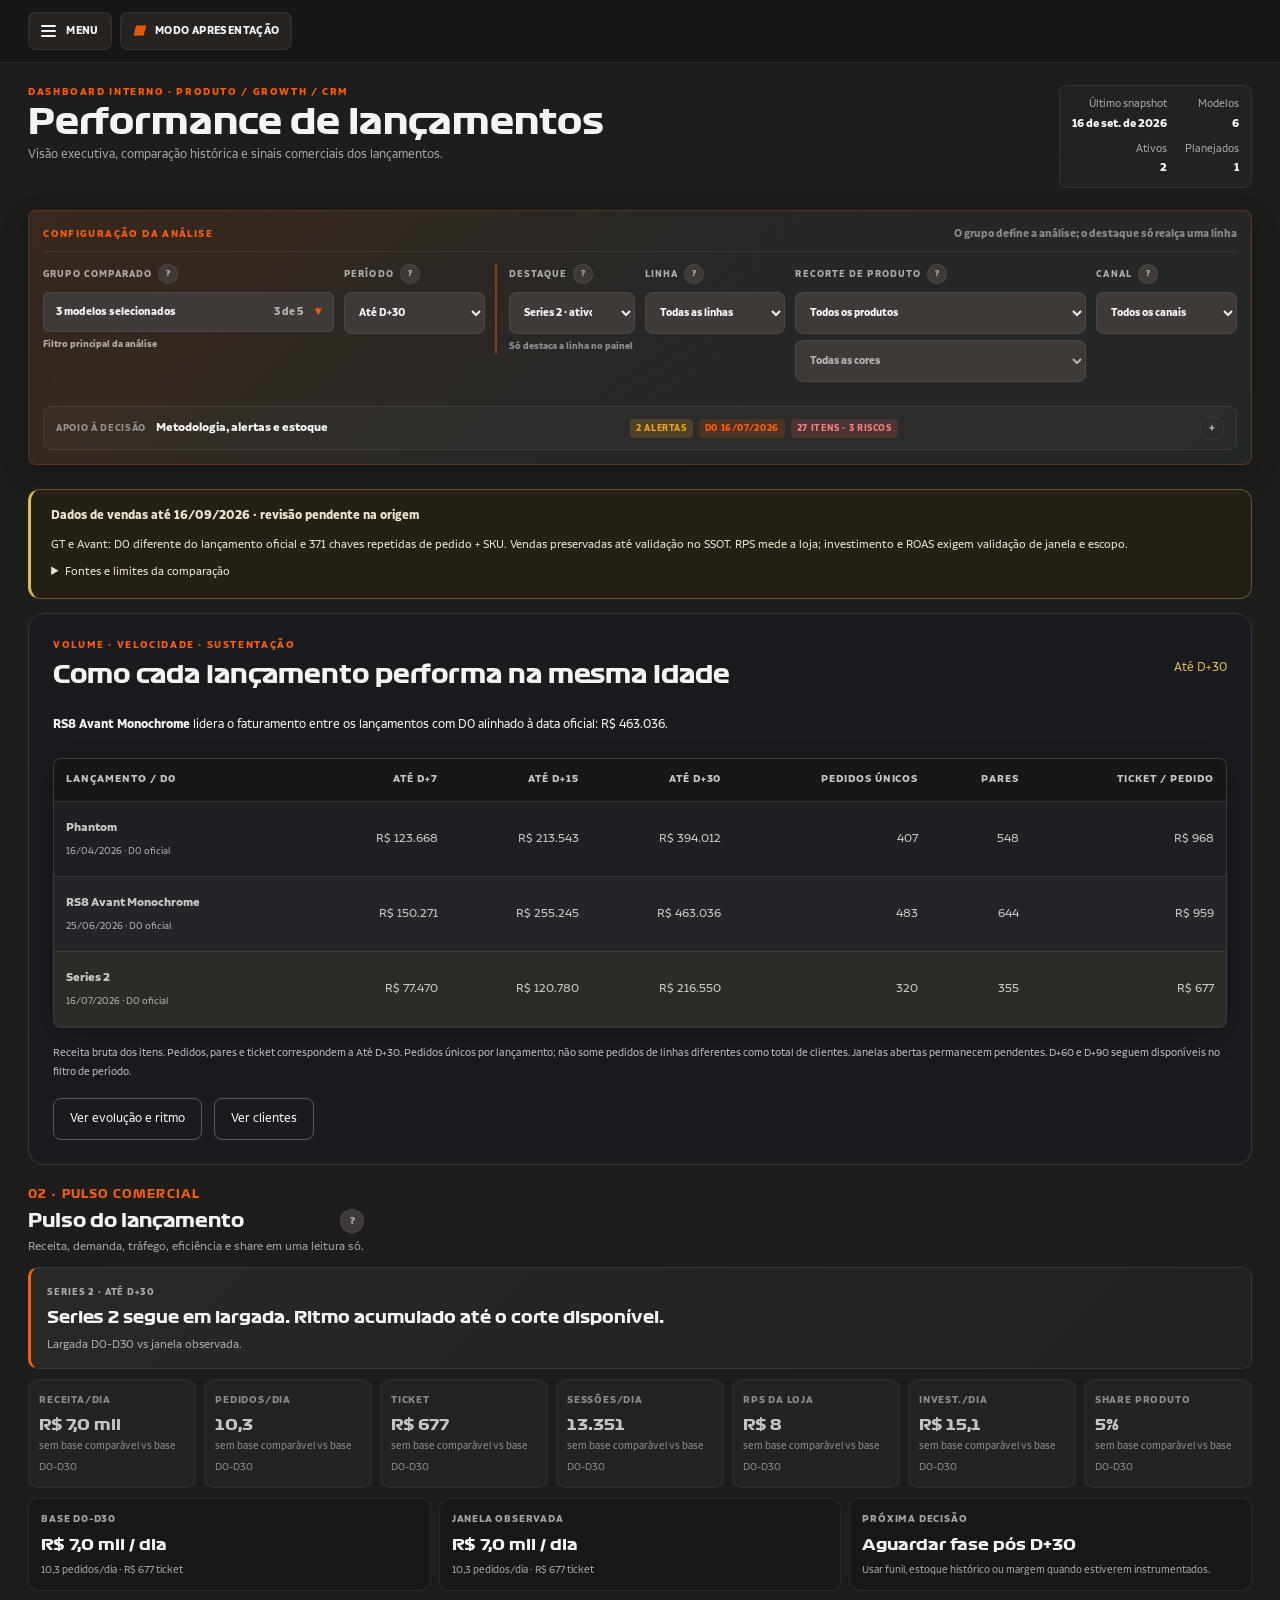
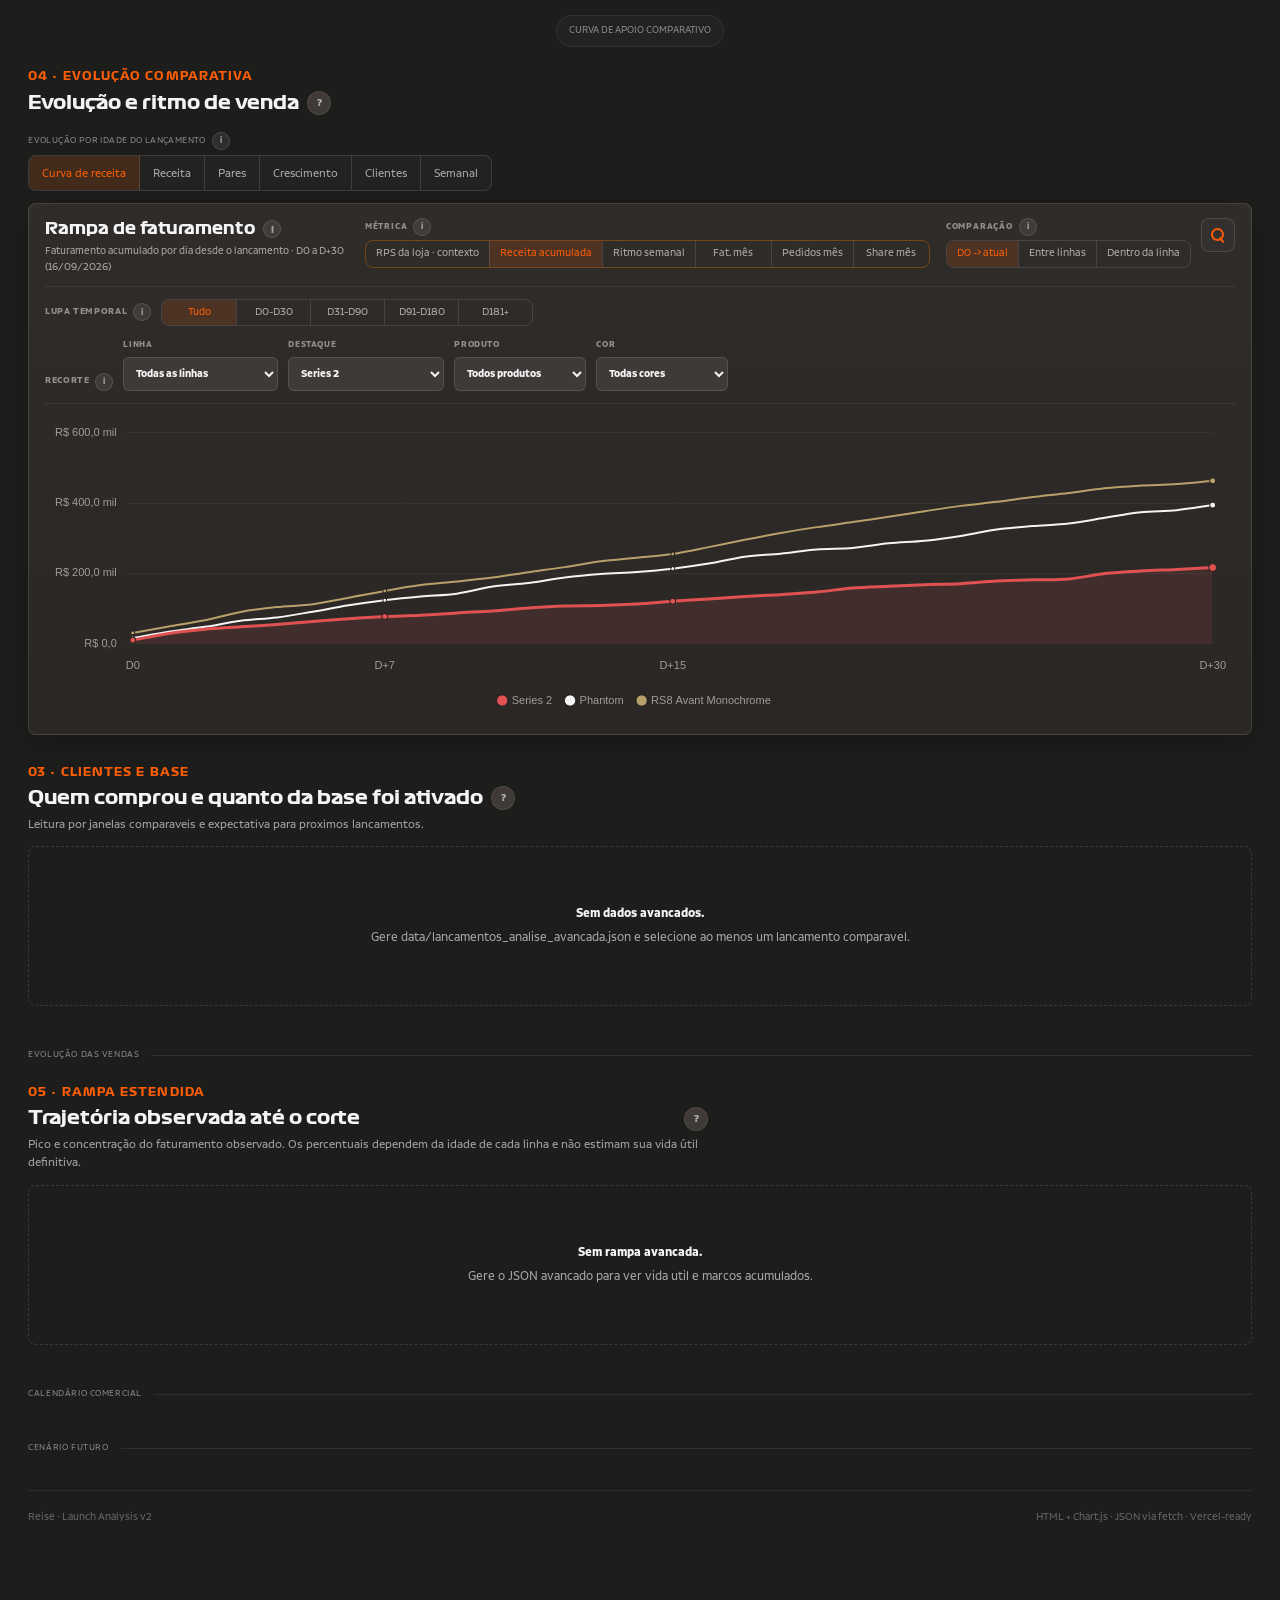
==== commit 7c163ef8: "docs: explicar metricas pela tecnica feynman" ====
--- a/index.html
+++ b/index.html
@@ -451,7 +451,7 @@
 
   <script src="assets/vendor/chart.umd.min.js?v=4.4.9"></script>
   <script src="assets/launch-metrics.js?v=20260909-launch-review-v1"></script>
-  <script src="assets/app.js?v=20260911-reise-cult-v1"></script>
+  <script src="assets/app.js?v=20260917-feynman-v1"></script>
   <script src="assets/presentation.js?v=20260909-launch-review-v1"></script>
 </body>
 </html>
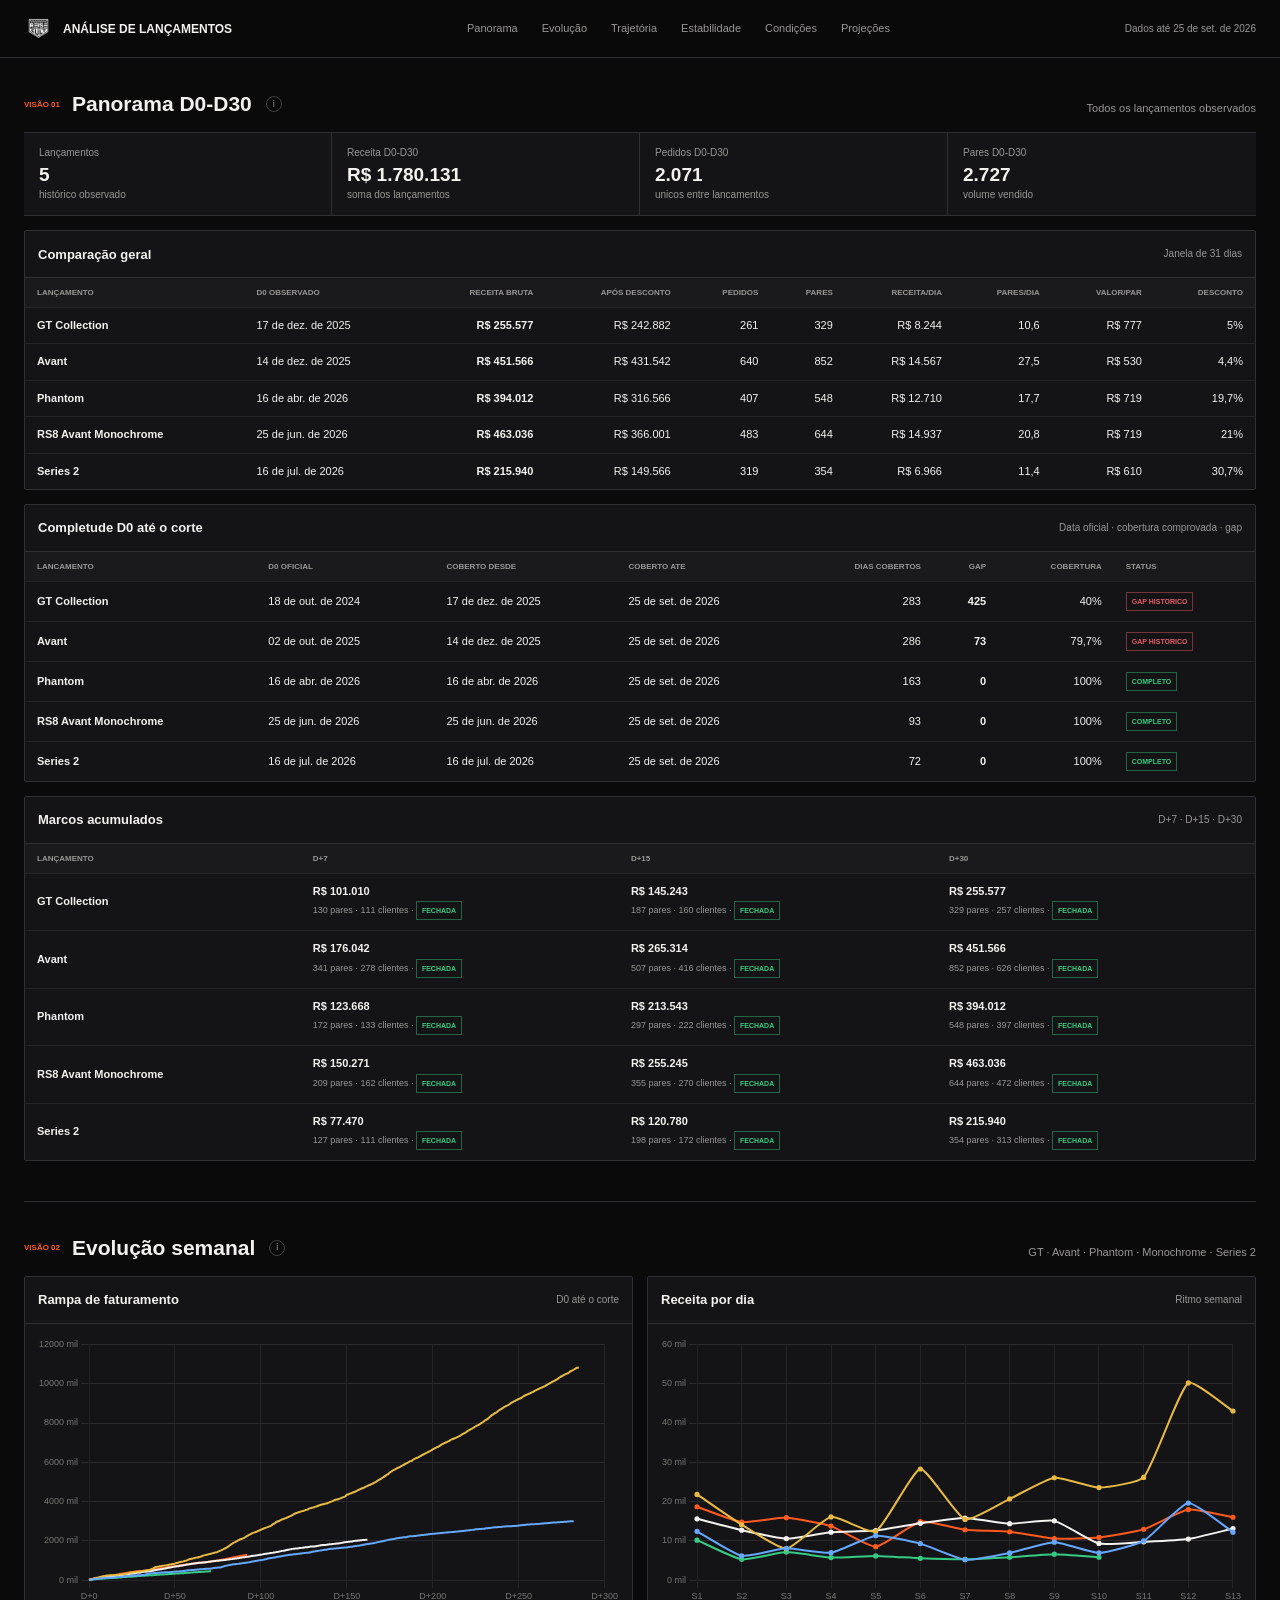
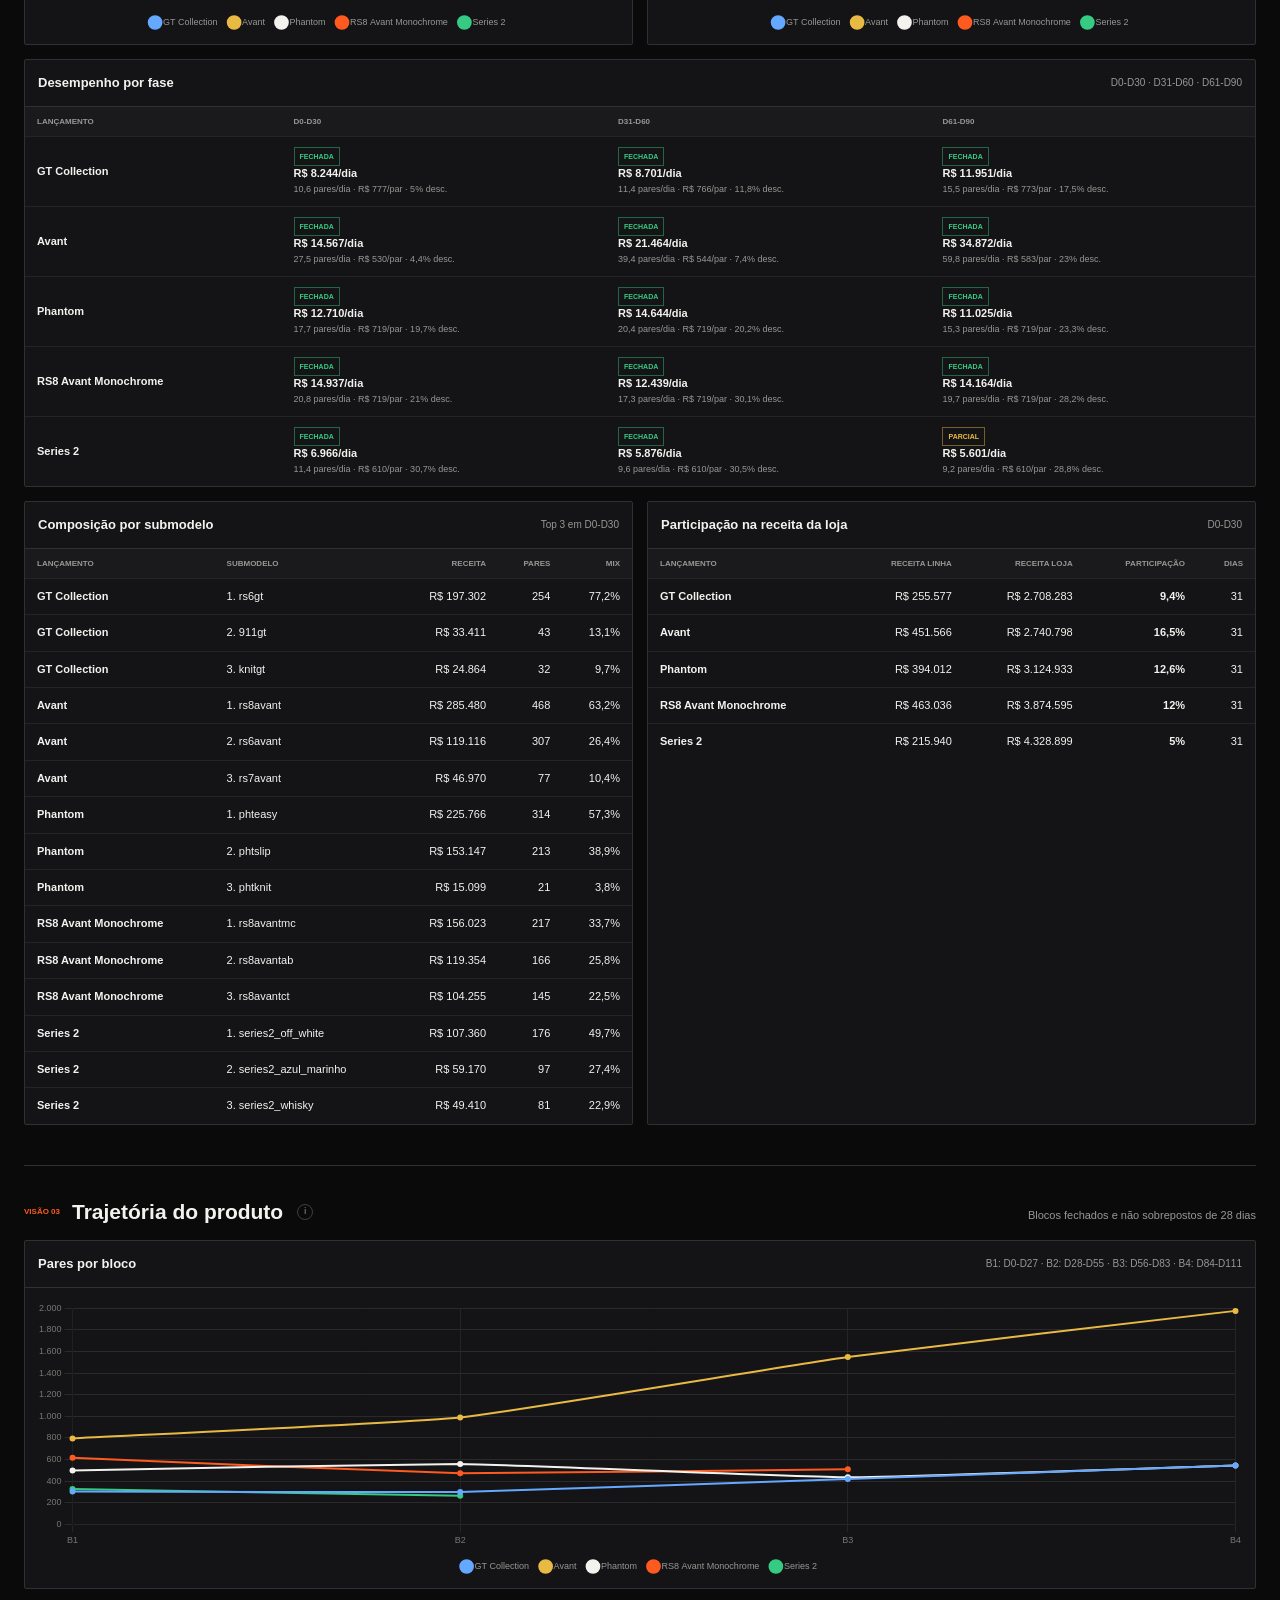
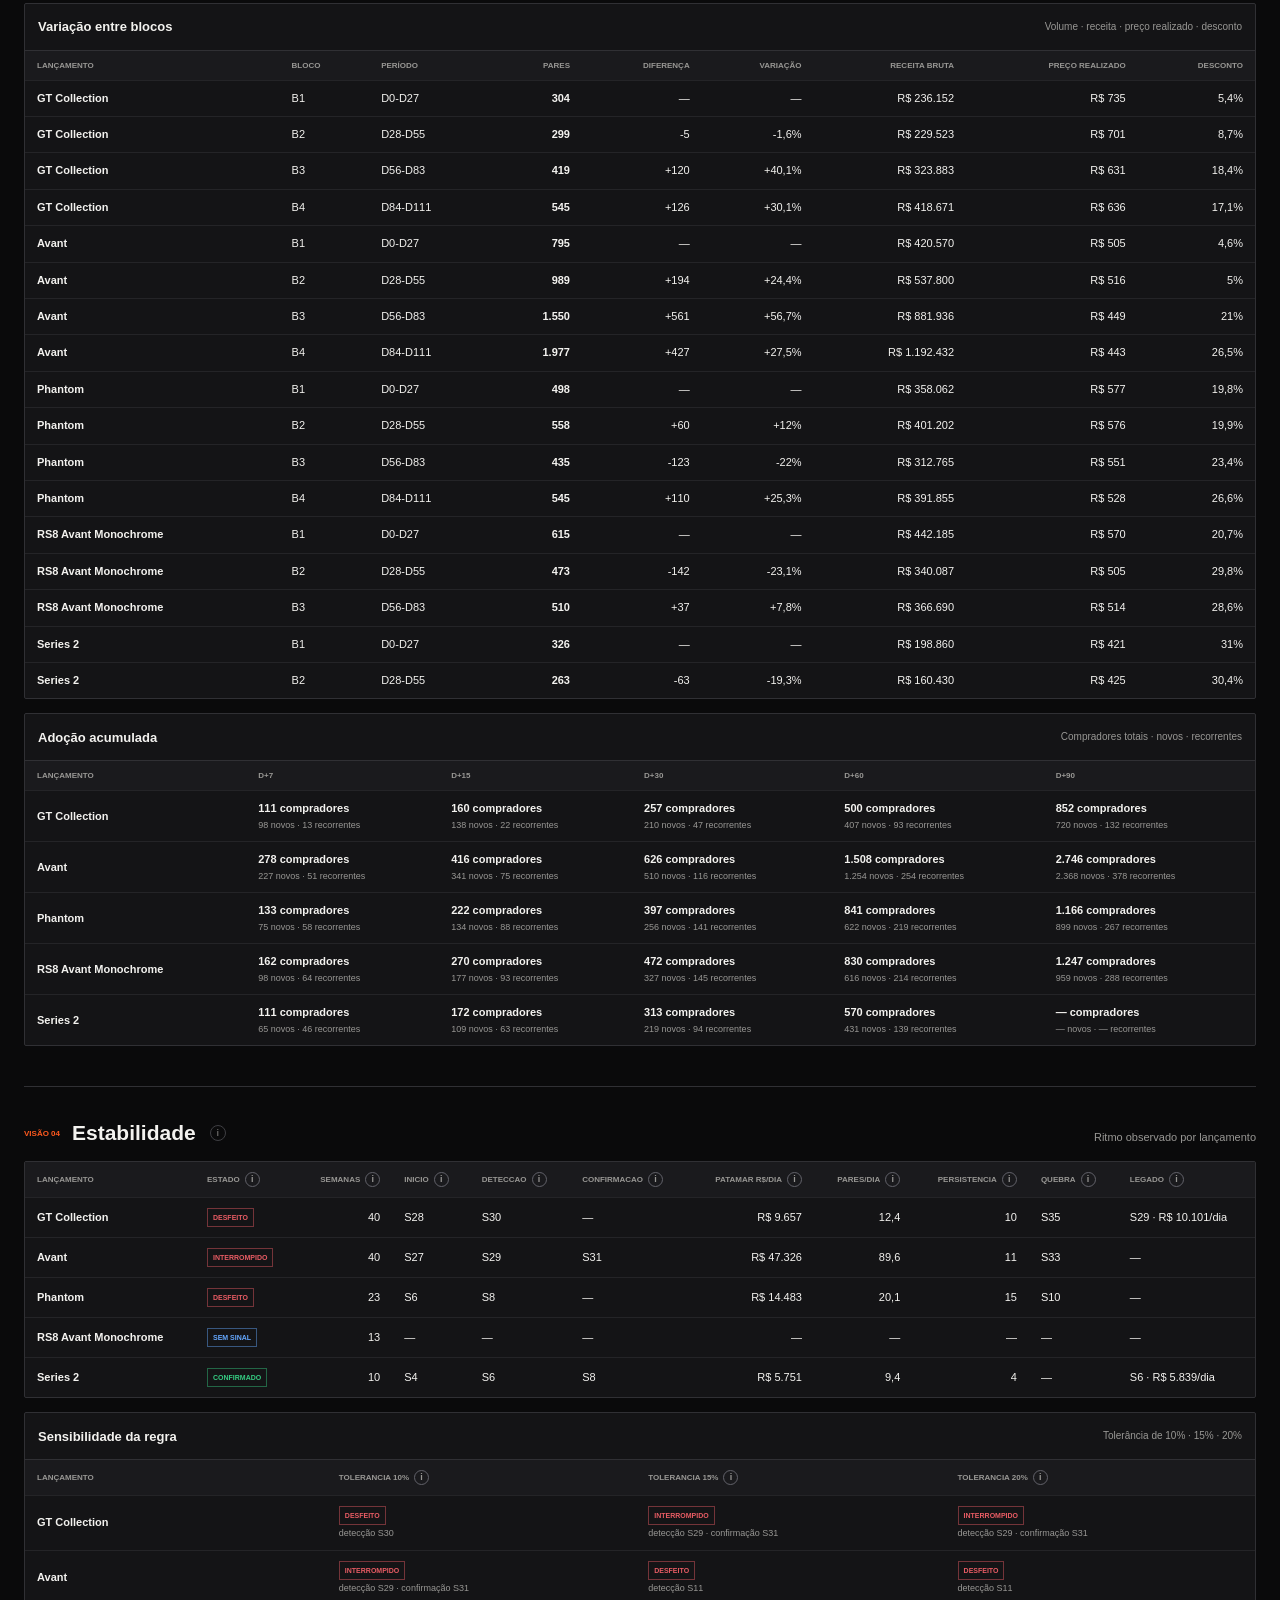
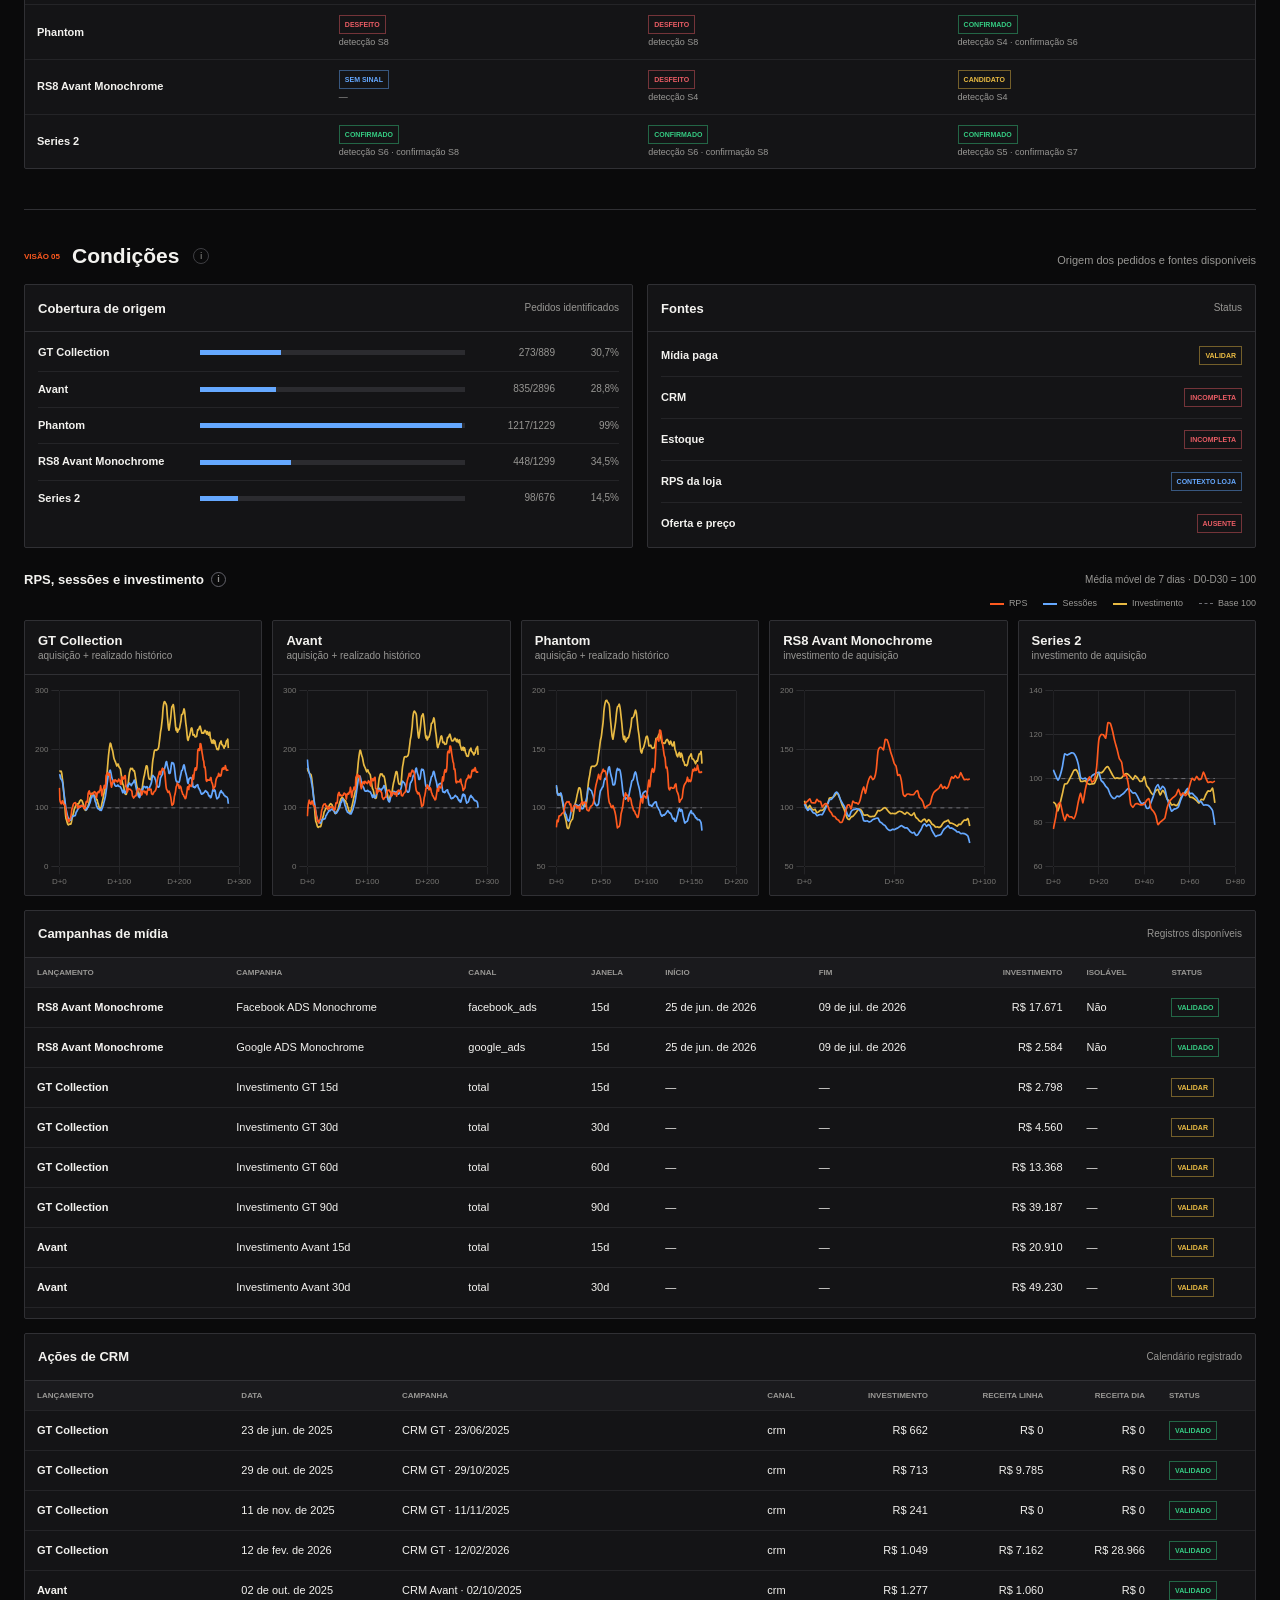
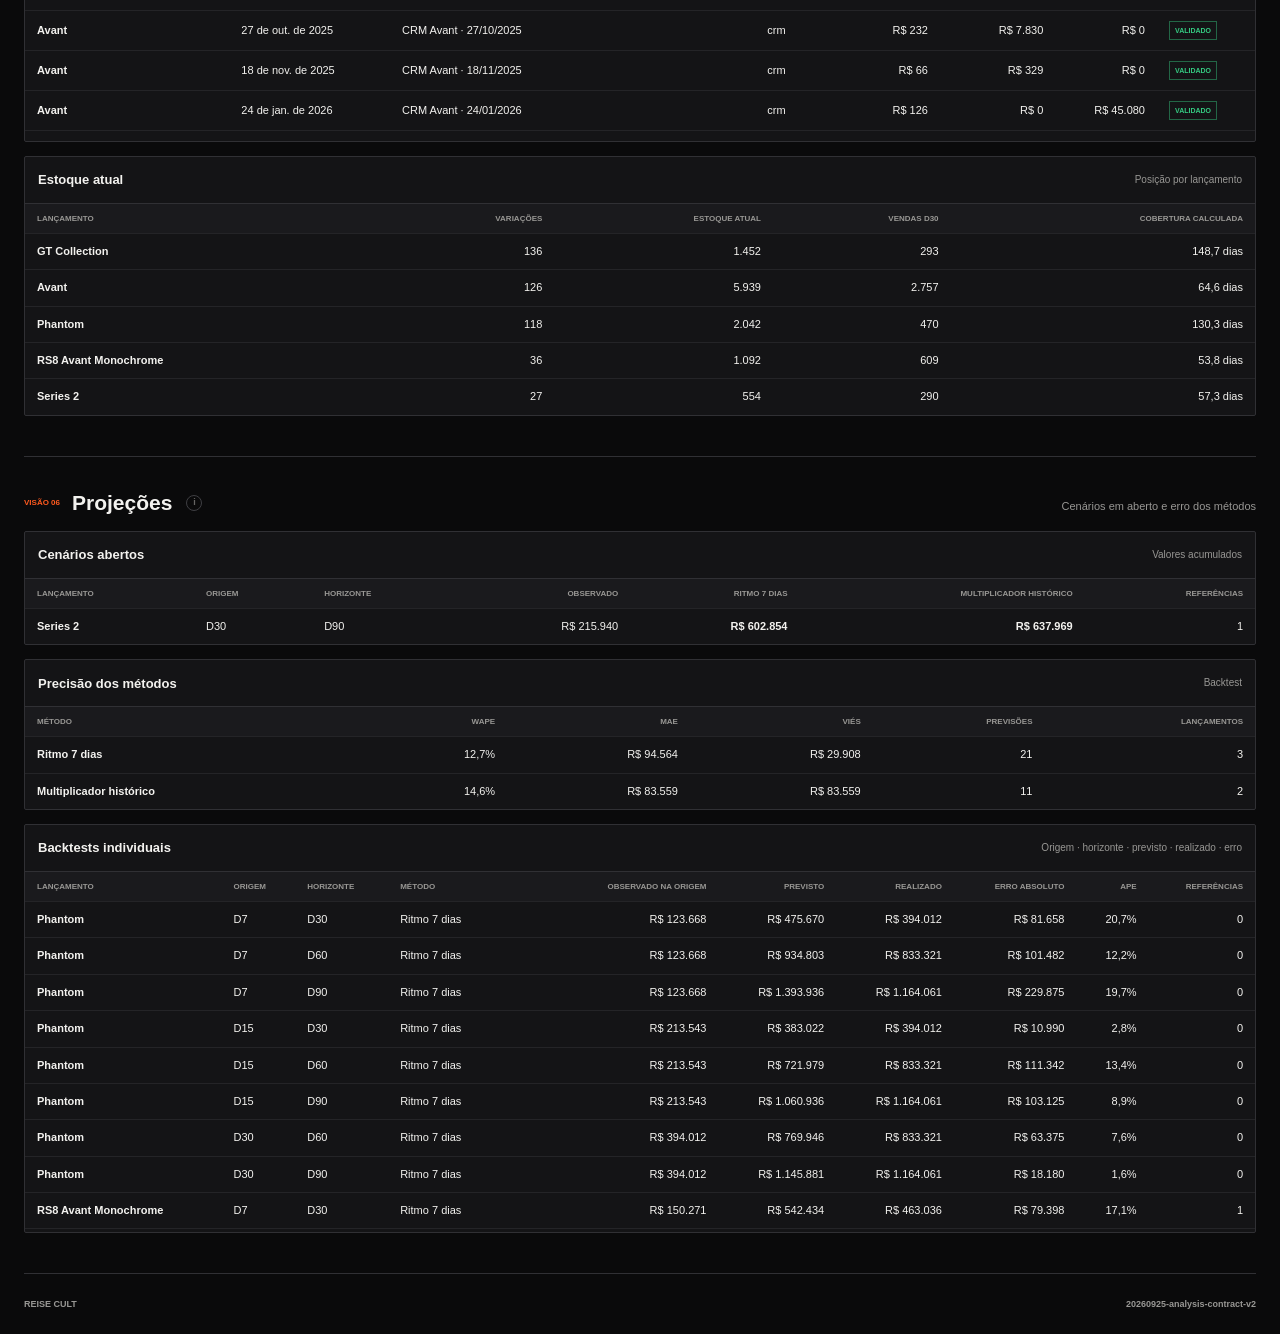
==== commit af40e002: "feat: refazer painel analitico e completar D0" ====
--- a/index.html
+++ b/index.html
@@ -1,457 +1,173 @@
 <!doctype html>
 <html lang="pt-BR">
 <head>
-  <meta charset="utf-8" />
-  <meta name="viewport" content="width=device-width, initial-scale=1" />
-  <title>Reise — Launch Analysis v2</title>
-  <link rel="stylesheet" href="assets/styles.css?v=20260911-reise-cult-v1" />
+  <meta charset="utf-8">
+  <meta name="viewport" content="width=device-width, initial-scale=1">
+  <meta name="color-scheme" content="dark">
+  <title>Reise | Análise de Lançamentos</title>
+  <link rel="icon" href="assets/brand/logo-reise-cult-emblema-branco.png">
+  <link rel="stylesheet" href="assets/overview.css?v=20260925-ramp-rps-v18">
 </head>
 <body>
-  <div class="app-shell">
-    <aside id="nav-drawer" class="sidebar nav-drawer" aria-label="Navegação" aria-hidden="true" tabindex="-1" inert>
-      <button id="nav-drawer-close" class="nav-drawer-close" type="button" aria-label="Fechar navegação">&times;</button>
-      <div class="brand">
-        <div class="logo-mark">R</div>
-        <div>
-          <div class="brand-title">Reise</div>
-          <div class="brand-sub">Launch Analysis v2</div>
-        </div>
+  <header class="app-header">
+    <div class="brand">
+      <img src="assets/brand/logo-reise-cult-emblema-branco.png" alt="">
+      <strong>ANÁLISE DE LANÇAMENTOS</strong>
+    </div>
+    <nav aria-label="Visões">
+      <a href="#panorama">Panorama</a>
+      <a href="#evolucao">Evolução</a>
+      <a href="#trajetoria">Trajetória</a>
+      <a href="#estabilidade">Estabilidade</a>
+      <a href="#condicoes">Condições</a>
+      <a href="#projecoes">Projeções</a>
+    </nav>
+    <span id="header-snapshot">Carregando...</span>
+  </header>
+
+  <main>
+    <section class="section overview" id="panorama">
+      <div class="section-heading">
+        <div><span>VISÃO 01</span><h1>Panorama D0-D30</h1><button class="view-info" type="button" data-help="O que traz: receita, pedidos, pares, desconto e completude dos primeiros 31 dias.&#10;&#10;Como ler: compare os lançamentos na mesma janela e verifique o gap antes de concluir.&#10;&#10;Responde: qual foi a força inicial de cada lançamento?" aria-label="O que a visão Panorama traz"><span aria-hidden="true">i</span>O que traz</button></div>
+        <small>Todos os lançamentos observados</small>
       </div>
+      <div class="metric-strip" id="metric-strip"></div>
+      <div class="panel">
+        <div class="panel-heading"><h2>Comparação geral</h2><span>Janela de 31 dias</span></div>
+        <div class="table-scroll"><table id="launch-matrix"></table></div>
+      </div>
+      <div class="panel completeness-panel">
+        <div class="panel-heading"><h2>Completude D0 até o corte</h2><span>Data oficial · cobertura comprovada · gap</span></div>
+        <div class="table-scroll"><table id="d0-completeness-table"></table></div>
+      </div>
+      <div class="panel milestones-panel">
+        <div class="panel-heading"><h2>Marcos acumulados</h2><span>D+7 · D+15 · D+30</span></div>
+        <div class="table-scroll"><table id="milestone-table"></table></div>
+      </div>
+    </section>
 
-      <div class="nav-label">Navegação</div>
-      <nav class="nav-list">
-        <a href="#story-brief"><span>Visão geral</span><span>01</span></a>
-        <a href="#commercial-diagnosis"><span>Diagnóstico</span><span>02</span></a>
-        <a href="#curvas"><span>Evolução</span><span>03</span></a>
-        <a href="#cores"><span>Mix</span><span>04</span></a>
-        <a href="#acoes"><span>Investimento</span><span>05</span></a>
-      </nav>
+    <section class="section" id="evolucao">
+      <div class="section-heading">
+        <div><span>VISÃO 02</span><h2>Evolução semanal</h2><button class="view-info" type="button" data-help="O que traz: curvas de receita acumulada, ritmo semanal, desempenho por fase e composição do produto.&#10;&#10;Como ler: observe inclinação, picos e mudanças entre D0-D30, D31-D60 e D61-D90.&#10;&#10;Responde: o lançamento ganhou ou perdeu ritmo?" aria-label="O que a visão Evolução traz"><span aria-hidden="true">i</span>O que traz</button></div>
+        <small>GT · Avant · Phantom · Monochrome · Series 2</small>
+      </div>
+      <div class="chart-grid">
+        <article class="panel">
+          <div class="panel-heading"><h3>Rampa de faturamento</h3><span>D0 até o corte</span></div>
+          <div class="chart-frame"><canvas id="cumulative-chart"></canvas></div>
+        </article>
+        <article class="panel">
+          <div class="panel-heading"><h3>Receita por dia</h3><span>Ritmo semanal</span></div>
+          <div class="chart-frame"><canvas id="rhythm-chart"></canvas></div>
+        </article>
+      </div>
+      <div class="panel phases-panel">
+        <div class="panel-heading"><h3>Desempenho por fase</h3><span>D0-D30 · D31-D60 · D61-D90</span></div>
+        <div class="table-scroll"><table id="phase-table"></table></div>
+      </div>
+      <div class="data-grid">
+        <article class="panel">
+          <div class="panel-heading"><h3>Composição por submodelo</h3><span>Top 3 em D0-D30</span></div>
+          <div class="table-scroll"><table id="mix-table"></table></div>
+        </article>
+        <article class="panel">
+          <div class="panel-heading"><h3>Participação na receita da loja</h3><span>D0-D30</span></div>
+          <div class="table-scroll"><table id="share-table"></table></div>
+        </article>
+      </div>
+    </section>
 
-      <div class="sidebar-note">
-        <strong>Regra de dados:</strong><br />
-        Dado ausente vira “—” na interface e <code>null</code> nos gráficos. Nunca vira zero.
+    <section class="section" id="trajetoria">
+      <div class="section-heading">
+        <div><span>VISÃO 03</span><h2>Trajetória do produto</h2><button class="view-info" type="button" data-help="O que traz: pares, receita, preço, desconto e compradores em blocos fechados de 28 dias.&#10;&#10;Como ler: compare cada bloco com o anterior para separar aceleração, continuidade e perda de força.&#10;&#10;Responde: em que momento da trajetória cada lançamento está?" aria-label="O que a visão Trajetória traz"><span aria-hidden="true">i</span>O que traz</button></div>
+        <small>Blocos fechados e não sobrepostos de 28 dias</small>
       </div>
-    </aside>
+      <div class="panel">
+        <div class="panel-heading"><h3>Pares por bloco</h3><span>B1: D0-D27 · B2: D28-D55 · B3: D56-D83 · B4: D84-D111</span></div>
+        <div class="chart-frame lifecycle-chart"><canvas id="lifecycle-chart"></canvas></div>
+      </div>
+      <div class="panel lifecycle-panel">
+        <div class="panel-heading"><h3>Variação entre blocos</h3><span>Volume · receita · preço realizado · desconto</span></div>
+        <div class="table-scroll"><table id="lifecycle-table"></table></div>
+      </div>
+      <div class="panel lifecycle-panel">
+        <div class="panel-heading"><h3>Adoção acumulada</h3><span>Compradores totais · novos · recorrentes</span></div>
+        <div class="table-scroll"><table id="adoption-table"></table></div>
+      </div>
+    </section>
 
-    <div id="drawer-overlay" class="drawer-overlay" hidden></div>
+    <section class="section" id="estabilidade">
+      <div class="section-heading">
+        <div><span>VISÃO 04</span><h2>Estabilidade</h2><button class="view-info" type="button" data-help="O que traz: detecção, confirmação, patamar, persistência e quebra do ritmo semanal.&#10;&#10;Como ler: um sinal precisa de três semanas regulares e duas semanas adicionais para confirmação.&#10;&#10;Responde: existe um ritmo sustentável ou as vendas ainda oscilam?" aria-label="O que a visão Estabilidade traz"><span aria-hidden="true">i</span>O que traz</button></div>
+        <small>Ritmo observado por lançamento</small>
+      </div>
+      <div class="panel">
+        <div class="table-scroll"><table id="stability-table"></table></div>
+      </div>
+      <div class="panel sensitivity-panel">
+        <div class="panel-heading"><h3>Sensibilidade da regra</h3><span>Tolerância de 10% · 15% · 20%</span></div>
+        <div class="table-scroll"><table id="stability-sensitivity-table"></table></div>
+      </div>
+    </section>
 
-    <main class="main">
-      <div class="main-toolbar">
-        <button id="nav-drawer-toggle" class="nav-drawer-toggle" type="button" aria-controls="nav-drawer" aria-expanded="false">
-          <span class="drawer-icon" aria-hidden="true"></span>
-          <span>Menu</span>
-        </button>
-        <button id="presentation-toggle" class="nav-drawer-toggle" type="button">
-          <i class="ti ti-presentation" aria-hidden="true"></i>
-          <span>Modo apresentação</span>
-        </button>
+    <section class="section" id="condicoes">
+      <div class="section-heading">
+        <div><span>VISÃO 05</span><h2>Condições</h2><button class="view-info" type="button" data-help="O que traz: cobertura de atribuição e disponibilidade de mídia, CRM, estoque, ofertas e RPS.&#10;&#10;Como ler: primeiro confira a qualidade de cada fonte; dados parciais limitam a conclusão.&#10;&#10;Responde: quais fatores externos ajudam a explicar o desempenho?" aria-label="O que a visão Condições traz"><span aria-hidden="true">i</span>O que traz</button></div>
+        <small>Origem dos pedidos e fontes disponíveis</small>
       </div>
-      <header class="topbar">
-        <div>
-          <div class="eyebrow">Dashboard interno · Produto / Growth / CRM</div>
-          <h1>Performance de lançamentos</h1>
-          <p class="section-desc">Visão executiva, comparação histórica e sinais comerciais dos lançamentos.</p>
-        </div>
-        <div class="top-meta">
-          <div><span>Último snapshot</span><strong id="last-update">—</strong></div>
-          <div><span>Modelos</span><strong id="model-count">—</strong></div>
-          <div><span>Ativos</span><strong id="active-count">—</strong></div>
-          <div><span>Planejados</span><strong id="planned-count">—</strong></div>
-        </div>
-      </header>
+      <div class="condition-grid">
+        <article class="panel">
+          <div class="panel-heading"><h3>Cobertura de origem</h3><span>Pedidos identificados</span></div>
+          <div class="coverage-list" id="attribution-list"></div>
+        </article>
+        <article class="panel">
+          <div class="panel-heading"><h3>Fontes</h3><span>Status</span></div>
+          <div class="source-list" id="source-list"></div>
+        </article>
+      </div>
+      <div class="context-heading">
+        <div><h3>RPS, sessões e investimento</h3><button class="help-tip" type="button" data-help="RPS = receita total da loja dividida pelas sessões. As três curvas usam média móvel de 7 dias e índice D0-D30 = 100 para caberem na mesma escala. Investimento usa aquisição quando disponível e o realizado nos períodos históricos. São condições da loja alinhadas ao D0, não prova de causalidade." aria-label="Ajuda sobre RPS, sessões e investimento">i</button></div>
+        <span>Média móvel de 7 dias · D0-D30 = 100</span>
+      </div>
+      <div class="context-chart-grid" id="rps-context-grid"></div>
+      <div class="panel condition-table">
+        <div class="panel-heading"><h3>Campanhas de mídia</h3><span>Registros disponíveis</span></div>
+        <div class="table-scroll limited-scroll"><table id="media-table"></table></div>
+      </div>
+      <div class="panel condition-table">
+        <div class="panel-heading"><h3>Ações de CRM</h3><span>Calendário registrado</span></div>
+        <div class="table-scroll limited-scroll"><table id="crm-table"></table></div>
+      </div>
+      <div class="panel condition-table">
+        <div class="panel-heading"><h3>Estoque atual</h3><span>Posição por lançamento</span></div>
+        <div class="table-scroll"><table id="stock-table"></table></div>
+      </div>
+    </section>
 
-      <div class="command-center" aria-label="Configuração da análise">
-        <div class="command-center-head">
-          <span>Configuração da análise</span>
-          <strong>O grupo define a análise; o destaque só realça uma linha</strong>
-        </div>
-      <div class="selector-panel">
-        <div class="selector-block selector-block--comparison">
-          <div class="selector-title selector-title-row">
-            <span>Grupo comparado</span>
-            <button class="help-button" type="button" data-tooltip="Este é o filtro principal: define quais lançamentos entram nas tabelas, rankings, curvas, mídia e projeção. O destaque visual não muda esse grupo." aria-label="Ajuda sobre grupo comparado">?</button>
-          </div>
-          <div id="compare-selector" class="compare-selector"></div>
-          <small class="selector-helper">Filtro principal da análise</small>
-          <div id="compare-warning" class="compare-warning"></div>
-        </div>
-        <div class="selector-block">
-          <div class="selector-title selector-title-row">
-            <span>Período</span>
-            <button class="help-button" type="button" data-tooltip="Toda a curva mostra de D0 até o último dia disponível nos dados. As opções Até D+7, Até D+15, Até D+30, Até D+60 e Até D+90 mantêm janelas fixas desde o lançamento." aria-label="Ajuda sobre período">?</button>
-          </div>
-          <div id="period-selector" class="period-selector"></div>
-        </div>
-        <div class="selector-block selector-block--focus">
-          <div class="selector-title selector-title-row">
-            <span>Destaque</span>
-            <button class="help-button" type="button" data-tooltip="Apenas realça um lançamento dentro do grupo comparado. Não cria comparação sozinho e não esconde os outros modelos." aria-label="Ajuda sobre destaque visual">?</button>
-          </div>
-          <div id="model-selector" class="model-selector"></div>
-          <small class="selector-helper">Só destaca a linha no painel</small>
-        </div>
-        <div class="selector-block">
-          <div class="selector-title selector-title-row">
-            <span>Linha</span>
-            <button class="help-button" type="button" data-tooltip="Recorta o grupo comparado por linha de produto. Se o destaque visual ficar fora desse recorte, ele não aparece marcado." aria-label="Ajuda sobre linha">?</button>
-          </div>
-          <div id="line-selector" class="line-selector"></div>
-        </div>
-        <div class="selector-block selector-block--product">
-          <div class="selector-title selector-title-row">
-            <span>Recorte de produto</span>
-            <button class="help-button" type="button" data-tooltip="Recorta a venda por submodelo, cor ou tamanho quando esse detalhe existe no JSON. Linhas sem esse recorte ficam vazias, não viram zero." aria-label="Ajuda sobre produto">?</button>
-          </div>
-          <div id="product-selector" class="product-selector"></div>
-        </div>
-        <div class="selector-block">
-          <div class="selector-title selector-title-row">
-            <span>Canal</span>
-            <button class="help-button" type="button" data-tooltip="Recorta faturamento e pedidos por canal de venda quando a atribuição real está no JSON. Sem atribuição, o valor permanece pendente." aria-label="Ajuda sobre canal">?</button>
-          </div>
-          <div id="channel-selector" class="channel-selector"></div>
-        </div>
+    <section class="section" id="projecoes">
+      <div class="section-heading">
+        <div><span>VISÃO 06</span><h2>Projeções</h2><button class="view-info" type="button" data-help="O que traz: cenários para janelas abertas e erro dos métodos em janelas já concluídas.&#10;&#10;Como ler: use intervalo e erro histórico; não trate o valor central como promessa.&#10;&#10;Responde: qual faixa futura é plausível e quanto confiar nela?" aria-label="O que a visão Projeções traz"><span aria-hidden="true">i</span>O que traz</button></div>
+        <small>Cenários em aberto e erro dos métodos</small>
       </div>
-      <div id="analysis-context" class="analysis-context" aria-live="polite"></div>
-      <div id="reading-support" class="reading-support" aria-live="polite"></div>
+      <div class="panel">
+        <div class="panel-heading"><h3>Cenários abertos</h3><span>Valores acumulados</span></div>
+        <div class="table-scroll"><table id="forecast-open-table"></table></div>
       </div>
-      <div id="review-notice" class="review-notice" role="status"></div>
-      <div id="story-brief" class="story-brief" aria-live="polite"></div>
+      <div class="panel methods-panel">
+        <div class="panel-heading"><h3>Precisão dos métodos</h3><span>Backtest</span></div>
+        <div class="table-scroll"><table id="forecast-method-table"></table></div>
+      </div>
+      <div class="panel methods-panel">
+        <div class="panel-heading"><h3>Backtests individuais</h3><span>Origem · horizonte · previsto · realizado · erro</span></div>
+        <div class="table-scroll limited-scroll"><table id="forecast-backtest-table"></table></div>
+      </div>
+    </section>
+  </main>
 
-      <section id="commercial-diagnosis" class="commercial-diagnosis" aria-live="polite">
-        <div class="section-head section-head--compact">
-          <div>
-            <div class="section-kicker">02 · Pulso comercial</div>
-            <div class="section-title-row">
-              <h2>Pulso do lançamento</h2>
-              <button class="help-button" type="button" data-tooltip="Compara largada D0-D30 com a janela observada: receita, demanda, tráfego, RPS, investimento e share." aria-label="Ajuda sobre diagnóstico comercial">?</button>
-            </div>
-            <p class="section-desc">Receita, demanda, tráfego, eficiência e share em uma leitura só.</p>
-          </div>
-        </div>
-        <div id="commercial-diagnosis-summary"></div>
-      </section>
-
-      <p class="section-transition-label">Análises de apoio ao diagnóstico</p>
-
-      <div class="topic-tabs" aria-label="Tópicos do dashboard">
-        <button type="button" class="topic-tab" data-topic="curvas">Evolução</button>
-        <button type="button" class="topic-tab" data-topic="clientes">Clientes</button>
-        <button type="button" class="topic-tab" data-topic="produto">Mix</button>
-        <button type="button" class="topic-tab" data-topic="canal-midia">Investimento</button>
-      </div>
-
-      <div hidden><span id="selected-title"></span><span id="selected-status"></span></div>
-      <section id="curvas" data-topic="curvas">
-        <div class="section-head">
-          <div>
-            <div class="section-kicker">04 · Evolução comparativa</div>
-            <div class="section-title-row">
-              <h2>Evolução e ritmo de venda</h2>
-              <button class="help-button" type="button" data-tooltip="Compara lançamentos por janelas fixas desde o D0 de cada produto: D+7, D+15, D+30, D+60 e D+90. Exemplo: D+30 do Avant é comparado com D+30 do Phantom, mesmo que tenham ocorrido em meses diferentes." aria-label="Ajuda sobre curvas de aceleração">?</button>
-            </div>
-          </div>
-        </div>
-        <div class="hero-chart-wrap">
-          <p class="hero-chart-label hero-chart-label--with-tip">
-            <span>Evolução por idade do lançamento</span>
-            <button class="help-button help-button--mini" type="button" data-tooltip="A curva compara receita desde D0. Ritmo semanal usa semanas fechadas. Clientes usa compradores únicos. RPS é apenas contexto da loja, sem atribuir performance ao produto." aria-label="Ajuda sobre visões da evolução">i</button>
-          </p>
-          <div class="chart-view-toggle" role="group" aria-label="Escolha do gráfico">
-            <button type="button" class="chart-view-btn is-active" data-chart-view="normalized">Curva de receita</button>
-            <button type="button" class="chart-view-btn" data-chart-view="revenue">Receita</button>
-            <button type="button" class="chart-view-btn" data-chart-view="pairs">Pares</button>
-            <button type="button" class="chart-view-btn" data-chart-view="multipliers">Crescimento</button>
-            <button type="button" class="chart-view-btn" data-chart-view="mix">Clientes</button>
-            <button type="button" class="chart-view-btn" data-chart-view="weekly">Semanal</button>
-          </div>
-          <div class="chart-card wide launch-chart-panel is-active" data-chart-panel="normalized">
-            <div class="chart-head">
-              <div>
-                <div class="chart-title chart-title--with-tip"><span id="chart-normalized-title">RPS - Visão executiva</span><button id="chart-normalized-help" class="help-button help-button--mini" type="button" data-tooltip="Visão executiva mostra a história em duas curvas: Performance e Suporte. Fórmulas e waterfall ficam em Ver detalhes · 3 análises ↓." aria-label="Ajuda sobre RPS">i</button></div>
-                <div class="chart-sub" id="chart-normalized-sub">Performance, suporte e independência</div>
-                <div id="rps-context-filter" hidden></div>
-              </div>
-              <div class="chart-mode-controls normalized-chart-controls ramp-analysis-controls">
-                <div class="ramp-control-group">
-                  <span class="ramp-control-label ramp-control-label--with-tip">Métrica <button class="help-button help-button--mini" type="button" data-tooltip="Define a métrica do gráfico ativo: RPS da loja como contexto; Faturamento para receita do produto acumulada; Fat. mês e Pedidos mês em blocos de 30 dias; Share mês para participação no total da empresa." aria-label="Ajuda sobre métricas da rampa">i</button></span>
-                  <div class="chart-mode-toggle normalized-ramp-metric-controls" role="group" aria-label="Métrica da rampa">
-                  <button type="button" class="chart-mode-btn" data-ramp-metric="rps_diario">RPS da loja · contexto</button>
-                  <button type="button" class="chart-mode-btn is-active" data-ramp-metric="receita_acumulada">Receita acumulada</button>
-                  <button type="button" class="chart-mode-btn" data-ramp-metric="saude_rampa">Ritmo semanal</button>
-                  <button type="button" class="chart-mode-btn" data-ramp-metric="receita_mensal">Fat. mês</button>
-                  <button type="button" class="chart-mode-btn" data-ramp-metric="pedidos_mensal">Pedidos mês</button>
-                  <button type="button" class="chart-mode-btn" data-ramp-metric="share_mensal">Share mês</button>
-                  </div>
-                </div>
-                <div class="ramp-control-group">
-                  <span class="ramp-control-label ramp-control-label--with-tip">Comparação <button class="help-button help-button--mini" type="button" data-tooltip="Define o que é comparado: D0 -> atual acompanha o destaque no tempo; Entre linhas compara famílias; Dentro da linha compara produtos ou variações quando há recorte disponível." aria-label="Ajuda sobre modos de comparação">i</button></span>
-                  <div class="chart-mode-toggle" role="group" aria-label="Modo do gráfico de curva">
-                  <button type="button" class="chart-mode-btn is-active" data-chart-mode="linha">D0 -> atual</button>
-                  <button type="button" class="chart-mode-btn" data-chart-mode="canibal-linhas">Entre linhas</button>
-                  <button type="button" class="chart-mode-btn" data-chart-mode="canibal-submodelos">Dentro da linha</button>
-                  </div>
-                </div>
-                <select id="cannibal-line-select" class="cannibal-line-select" hidden></select>
-              </div>
-            </div>
-            <div id="launch-health-summary" class="launch-health-summary" aria-live="polite"></div>
-            <div id="ramp-quick-controls" class="ramp-quick-controls" aria-label="Recorte rapido da curva"></div>
-            <div id="rps-period-analysis" class="share-period-analysis" aria-live="polite"></div>
-            <div class="chart-canvas tall"><canvas id="chart-normalized"></canvas></div>
-            <div id="rps-autosustain-analysis" class="rps-autosustain-analysis" aria-live="polite"></div>
-            <div id="ramp-health-insight" class="ramp-health-insight" aria-live="polite"></div>
-          </div>
-        </div>
-        <div class="grid grid-2 acceleration-grid launch-chart-stack">
-          <div class="chart-card wide launch-chart-panel" data-chart-panel="revenue" hidden>
-            <div class="chart-head">
-              <div><div class="chart-title chart-title--with-tip"><span>Ranking de faturamento</span><button class="help-button help-button--mini" type="button" data-tooltip="Compara a receita acumulada na janela escolhida. Cada lançamento usa a própria data de lançamento; ausência fica vazia, não vira zero." aria-label="Ajuda sobre gráfico de faturamento">i</button></div><div class="chart-sub">Janela selecionada no filtro da análise</div></div>
-            </div>
-            <div class="chart-canvas"><canvas id="chart-revenue"></canvas></div>
-          </div>
-          <div class="chart-card launch-chart-panel" data-chart-panel="pairs" hidden>
-            <div class="chart-head"><div><div class="chart-title chart-title--with-tip"><span>Ranking de pares</span><button class="help-button help-button--mini" type="button" data-tooltip="Compara a quantidade vendida na janela escolhida. Cada lançamento usa a própria data de lançamento, não o mesmo mês calendário." aria-label="Ajuda sobre pares acumulados">i</button></div><div class="chart-sub">Volume físico na janela selecionada</div></div></div>
-            <div class="chart-canvas"><canvas id="chart-pairs"></canvas></div>
-          </div>
-          <div class="chart-card launch-chart-panel" data-chart-panel="multipliers" hidden>
-            <div class="chart-head"><div><div class="chart-title chart-title--with-tip"><span>Ritmo de crescimento</span><button class="help-button help-button--mini" type="button" data-tooltip="Mostra quanto a janela atual avançou sobre a marca anterior. No recorte Até D+7, mostra ritmo médio diário por ainda não existir marca anterior." aria-label="Ajuda sobre crescimento">i</button></div><div class="chart-sub">Varia conforme o período selecionado</div></div></div>
-            <div class="chart-canvas"><canvas id="chart-multipliers"></canvas></div>
-          </div>
-          <div class="chart-card launch-chart-panel" data-chart-panel="mix" hidden>
-            <div class="chart-head"><div><div class="chart-title chart-title--with-tip"><span>Mix de clientes</span><button class="help-button help-button--mini" type="button" data-tooltip="Percentual de novos e recorrentes na janela fixa selecionada. Fica vazio quando a fonte não traz novos/recorrentes auditados para aquela janela." aria-label="Ajuda sobre mix de clientes">i</button></div><div class="chart-sub">Novos vs recorrentes na janela selecionada</div></div></div>
-            <div class="chart-canvas"><canvas id="chart-mix"></canvas></div>
-            <div id="client-mix-detail" class="chart-note"></div>
-          </div>
-          <div class="chart-card launch-chart-panel" data-chart-panel="weekly" hidden>
-            <div class="chart-head"><div><div class="chart-title chart-title--with-tip"><span id="weekly-title">Semana a semana</span><button class="help-button help-button--mini" type="button" data-tooltip="Agrupa vendas reais por semana desde o lançamento de cada modelo. As barras mostram o ritmo semanal sem misturar datas de calendário." aria-label="Ajuda sobre semana a semana">i</button></div><div class="chart-sub">Faturamento semanal por idade do lançamento</div></div></div>
-            <div class="chart-canvas"><canvas id="chart-weekly"></canvas></div>
-          </div>
-        </div>
-      </section>
-
-      <section id="clientes-base" data-topic="clientes">
-        <div class="section-head">
-          <div>
-            <div class="section-kicker">03 &middot; Clientes e base</div>
-            <div class="section-title-row">
-              <h2>Quem comprou e quanto da base foi ativado</h2>
-              <button class="help-button" type="button" data-tooltip="Clientes unicos, novos, recorrentes e base ativada dependem do export agregado do SSOT. Enquanto esse JSON nao existir, aparecem como pendentes, nunca como zero." aria-label="Ajuda sobre clientes e base">?</button>
-            </div>
-            <p class="section-desc">Leitura por janelas comparaveis e expectativa para proximos lancamentos.</p>
-          </div>
-        </div>
-        <div id="advanced-clients"></div>
-      </section>
-
-      <div class="topic-divider" id="topic-curvas">Evolução das vendas</div>
-      <section id="vida-util" data-topic="curvas">
-        <div class="section-head">
-          <div>
-            <div class="section-kicker">05 &middot; Rampa estendida</div>
-            <div class="section-title-row">
-              <h2>Trajetória observada até o corte</h2>
-              <button class="help-button" type="button" data-tooltip="Usa o ultimo dia disponivel no JSON de vendas. O export atual ainda limita historicos a D+90; esse limite aparece como alerta em vez de virar zero." aria-label="Ajuda sobre vida util">?</button>
-            </div>
-            <p class="section-desc">Pico e concentração do faturamento observado. Os percentuais dependem da idade de cada linha e não estimam sua vida útil definitiva.</p>
-          </div>
-        </div>
-        <div id="advanced-lifecycle"></div>
-      </section>
-
-      <div class="topic-divider" id="topic-produto">Mix do lançamento</div>
-      <section id="cores" data-topic="produto">
-        <div class="section-head">
-          <div>
-            <div class="section-kicker">06 · Mix comercial</div>
-            <div class="section-title-row">
-              <h2>Cores e tamanhos que puxam venda</h2>
-              <button class="help-button" type="button" data-tooltip="Agrupa cores normalizadas por modelo, usando SKU, nome e campo de cor. Cada modelo mostra no máximo 3 cores; sem cor só aparece quando não houver cor válida." aria-label="Ajuda sobre mix de cores">?</button>
-            </div>
-          </div>
-        </div>
-        <details class="product-mix-details">
-          <summary>
-            <span>Detalhes de produto</span>
-            <small>Abra para ver top cores e ranking de tamanhos por lançamento</small>
-          </summary>
-          <div class="product-mix-body">
-            <div id="color-mix" class="color-mix"></div>
-        <div class="chart-title chart-title--with-tip" style="margin-top:18px;margin-bottom:10px">
-          <span>Tamanhos mais vendidos</span>
-          <button class="help-button help-button--mini" type="button" data-tooltip="Ranking de tamanhos extraídos de SKU, nome do produto ou variante. Fórmula do percentual: pares do tamanho / pares totais com tamanho detectado." aria-label="Ajuda sobre tamanhos">i</button>
-        </div>
-            <div id="size-ranking"></div>
-          </div>
-        </details>
-      </section>
-
-      <div class="topic-divider" id="topic-canal-midia">Investimento e canais</div>
-      <section id="acoes" data-topic="canal-midia">
-        <div class="section-head">
-          <div>
-            <div class="section-kicker">07 · Investimento e canais</div>
-            <div class="section-title-row">
-              <h2>Investimento e canais</h2>
-              <button class="help-button" type="button" data-tooltip="Separa mídia paga, orgânico identificado, CRM, outros e sem atribuição. Investimento e ROAS ficam pendentes sem janela e escopo validados." aria-label="Ajuda sobre ações comerciais">?</button>
-            </div>
-            <p class="section-desc">Canais identificados e valores de investimento sujeitos à validação de janela e escopo.</p>
-          </div>
-        </div>
-        <div id="advanced-channels-roas" class="advanced-section-spacer"></div>
-        <div id="advanced-alerts" class="advanced-section-spacer"></div>
-
-        <p class="actions-module-label" hidden>Resumo comercial</p>
-        <div id="actions-comparison" class="actions-comparison" hidden></div>
-        <p class="actions-module-label" hidden>Base di&aacute;ria descontinuada</p>
-        <div id="daily-source-summary" class="daily-source-summary" hidden></div>
-        <div class="actions-grid">
-          <p class="actions-module-label">Valores declarados · validar antes de somar</p>
-          <div class="card">
-            <div class="chart-title chart-title--with-tip" style="margin-bottom:12px">
-              <span>Registros de investimento</span>
-              <button class="help-button help-button--mini" type="button" data-tooltip="Valores declarados de investimento. Não somar totais acumulados com campanhas sobrepostas. Sem atribuição não é orgânico." aria-label="Ajuda sobre investimento">i</button>
-            </div>
-            <p class="metric-sub">Registros originais, sem somar janelas sobrepostas ou ratear campanhas. Não representam um total validado para o produto.</p>
-            <div id="paid-media-kpis" class="paid-media-kpis" hidden></div>
-            <div class="table-wrap">
-              <table class="actions-detail-table actions-detail-table--media">
-                <thead>
-                  <tr>
-                    <th><span class="th-label">Modelo <button class="help-button help-button--mini" type="button" data-tooltip="Modelo vinculado pela coluna modelo_id da planilha de mídia." aria-label="Ajuda sobre modelo mídia">i</button></span></th>
-                    <th><span class="th-label">Campanha <button class="help-button help-button--mini" type="button" data-tooltip="Nome da campanha informada na planilha. Mantido como texto operacional, sem inferência automática." aria-label="Ajuda sobre campanha">i</button></span></th>
-                    <th><span class="th-label">Janela <button class="help-button help-button--mini" type="button" data-tooltip="Janela informada ou inferida pelo Apps Script a partir de data_inicio/data_fim vs D0: pré-D0, 15d, 30d, 90d etc." aria-label="Ajuda sobre janela mídia">i</button></span></th>
-                    <th><span class="th-label">Canal <button class="help-button help-button--mini" type="button" data-tooltip="Canal/canalizador declarado na planilha, como Facebook ADS, Google ADS ou outro." aria-label="Ajuda sobre canal mídia">i</button></span></th>
-                    <th class="num"><span class="th-label">Invest. <button class="help-button help-button--mini" type="button" data-tooltip="Investimento cadastrado. Fonte: planilha; o dashboard não recalcula gasto de plataformas." aria-label="Ajuda sobre investimento mídia">i</button></span></th>
-                    <th><span class="th-label">Leitura <button class="help-button help-button--mini" type="button" data-tooltip="A linha declara investimento. O dashboard não cria ROAS por campanha quando a planilha não traz receita atribuída real para aquela campanha." aria-label="Ajuda sobre leitura mídia">i</button></span></th>
-                  </tr>
-                </thead>
-                <tbody id="media-table"></tbody>
-              </table>
-            </div>
-          </div>
-          <p class="actions-module-label">Detalhe operacional</p>
-          <div class="card">
-            <div class="chart-title chart-title--with-tip" style="margin-bottom:12px">
-              <span>Disparos declarados</span>
-              <button class="help-button help-button--mini" type="button" data-tooltip="Linhas vindas de data/crm_disparos.json, exportado da planilha principal. Entram no investimento total, mas não aparecem como uma frente separada na análise executiva." aria-label="Ajuda sobre disparos">i</button>
-            </div>
-            <div class="table-wrap">
-              <table class="actions-detail-table actions-detail-table--crm">
-                <thead>
-                  <tr>
-                    <th><span class="th-label">Modelo <button class="help-button help-button--mini" type="button" data-tooltip="Modelo vinculado pelo modelo_id do disparo." aria-label="Ajuda sobre modelo CRM">i</button></span></th>
-                    <th><span class="th-label">Data <button class="help-button help-button--mini" type="button" data-tooltip="Data do disparo cadastrada na planilha, em calendário civil." aria-label="Ajuda sobre data CRM">i</button></span></th>
-                    <th><span class="th-label">Disparo <button class="help-button help-button--mini" type="button" data-tooltip="Nome da campanha/disparo de CRM. Campo operacional para rastrear a ação." aria-label="Ajuda sobre disparo CRM">i</button></span></th>
-                    <th><span class="th-label">Canal <button class="help-button help-button--mini" type="button" data-tooltip="Canal de CRM informado: email, WhatsApp, SMS, push ou outro." aria-label="Ajuda sobre canal CRM">i</button></span></th>
-                    <th class="num"><span class="th-label">Invest. <button class="help-button help-button--mini" type="button" data-tooltip="Custo/investimento do disparo quando informado. Pode ser nulo para canais sem custo direto registrado." aria-label="Ajuda sobre investimento CRM">i</button></span></th>
-                    <th class="num"><span class="th-label">Receita <button class="help-button help-button--mini" type="button" data-tooltip="Receita da linha de CRM quando houver atribuição real. Se for apenas contexto/correlação, o dashboard não trata como resultado do disparo." aria-label="Ajuda sobre receita CRM">i</button></span></th>
-                    <th class="num"><span class="th-label">ROAS <button class="help-button help-button--mini" type="button" data-tooltip="ROAS só aparece quando a linha tem atribuição real ou valor informado de forma confiável. Correlação e estimativa ficam ocultas." aria-label="Ajuda sobre ROAS CRM">i</button></span></th>
-                    <th><span class="th-label">Status <button class="help-button help-button--mini" type="button" data-tooltip="Mostra se a linha é resultado confiável ou apenas contexto declarado. Contexto não entra como performance real." aria-label="Ajuda sobre status CRM">i</button></span></th>
-                  </tr>
-                </thead>
-                <tbody id="crm-table"></tbody>
-              </table>
-            </div>
-            <p class="metric-sub">Disparos declarados; resultado só aparece quando há atribuição real.</p>
-          </div>
-          <p id="line-investment-label" class="actions-module-label" hidden>Verba institucional</p>
-          <div id="line-investment-card" class="card actions-line-investment-card" hidden>
-            <div class="chart-title chart-title--with-tip" style="margin-bottom:8px">
-              <span>Investimento por linha</span>
-              <button class="help-button help-button--mini" type="button" data-tooltip="Linhas de data/midia_paga.json com linha preenchida e modelo_id vazio. Representam investimento para a linha inteira, sem atribuição a uma linha específica do grupo comparativo." aria-label="Ajuda sobre investimento de linha">i</button>
-            </div>
-            <p class="metric-sub">Investimento da linha inteira, sem rateio entre lançamentos.</p>
-            <div class="table-wrap">
-              <table style="min-width:900px">
-                <thead>
-                  <tr>
-                    <th><span class="th-label">Campanha</span></th>
-                    <th><span class="th-label">Linha</span></th>
-                    <th><span class="th-label">Canal</span></th>
-                    <th class="num"><span class="th-label">Invest.</span></th>
-                    <th><span class="th-label">Início</span></th>
-                    <th><span class="th-label">Fim</span></th>
-                    <th><span class="th-label">Observação</span></th>
-                  </tr>
-                </thead>
-                <tbody id="line-investment-table"></tbody>
-              </table>
-            </div>
-          </div>
-        </div>
-      </section>
-
-      <div class="topic-divider" id="topic-contexto" hidden>Calendário comercial</div>
-      <section id="calendario" data-topic="contexto" hidden>
-        <div class="section-head">
-          <div>
-            <div class="section-kicker">06 · Calendário comercial</div>
-            <div class="section-title-row">
-              <h2>Eventos que ajudam ou pressionam a venda</h2>
-              <button class="help-button" type="button" data-tooltip="Classifica eventos de calendário por janela relativa ao D0. Promotor soma impacto positivo, ofensor soma negativo e neutro apenas contextualiza. Eventos futuros dentro da janela ainda não explicam o realizado." aria-label="Ajuda sobre calendário sazonal">?</button>
-            </div>
-          </div>
-        </div>
-        <div id="calendar-grid" class="calendar-grid"></div>
-      </section>
-
-      <div class="topic-divider" id="topic-projecao-dado" hidden>Cenário futuro</div>
-      <section id="projecao" data-topic="projecao-dado" hidden>
-        <div class="section-head">
-          <div>
-            <div class="section-kicker">07 · Cenário D+90</div>
-            <div class="section-title-row">
-              <h2>Fechamento esperado em 90 dias</h2>
-              <button class="help-button" type="button" data-tooltip="Se o lançamento já tem 90 dias completos, mostra o realizado. Se ainda está em curso, a tela pega a venda real até agora, compara com lançamentos antigos e monta três caminhos possíveis para o fechamento de 90 dias." aria-label="Ajuda sobre projeção">?</button>
-            </div>
-          </div>
-        </div>
-        <div id="projection-content"></div>
-      </section>
-
-      <section id="insights" data-topic="projecao-dado" hidden>
-        <div class="section-head">
-          <div>
-            <div class="section-kicker">08 · Governança dos dados</div>
-            <div class="section-title-row">
-              <h2>Alertas de confiabilidade</h2>
-              <button class="help-button" type="button" data-tooltip="Lista problemas e ressalvas de dado: pipeline vazio, auditoria divergente, backfill, atribuição comercial ainda agregada e avisos do manifest. Não gera recomendação de negócio." aria-label="Ajuda sobre qualidade do dado">?</button>
-            </div>
-          </div>
-        </div>
-        <div id="insights-list" class="insights-list"></div>
-      </section>
-
-      <footer class="footer">
-        <div>Reise · Launch Analysis v2</div>
-        <div>HTML + Chart.js · JSON via fetch · Vercel-ready</div>
-      </footer>
-    </main>
-  </div>
-
-  <div id="presentation-mode" class="presentation-mode" role="dialog" aria-modal="true" aria-hidden="true" hidden>
-    <button id="presentation-close" class="presentation-close" type="button" aria-label="Sair do modo apresentação">&times;</button>
-    <div id="presentation-page" class="presentation-page" tabindex="-1"></div>
-  </div>
-
-  <div id="chart-zoom-modal" class="chart-zoom-modal" role="dialog" aria-modal="true" aria-hidden="true" hidden>
-    <div class="chart-zoom-backdrop" data-chart-zoom-close></div>
-    <div class="chart-zoom-dialog" role="document">
-      <div class="chart-zoom-head">
-        <div>
-          <strong id="chart-zoom-title">Grafico ampliado</strong>
-          <span id="chart-zoom-subtitle"></span>
-        </div>
-        <button id="chart-zoom-close" class="chart-zoom-close" type="button" aria-label="Fechar grafico ampliado">&times;</button>
-      </div>
-      <div class="chart-zoom-canvas"><canvas id="chart-zoom-canvas"></canvas></div>
-    </div>
-  </div>
-
+  <footer><span>REISE CULT</span><span id="footer-contract">Contrato em carregamento</span></footer>
+  <div class="load-error" id="load-error" role="alert" hidden></div>
   <script src="assets/vendor/chart.umd.min.js?v=4.4.9"></script>
-  <script src="assets/launch-metrics.js?v=20260909-launch-review-v1"></script>
-  <script src="assets/app.js?v=20260917-feynman-v1"></script>
-  <script src="assets/presentation.js?v=20260909-launch-review-v1"></script>
+  <script src="assets/launch-metrics.js?v=20260925-ramp-rps-v18"></script>
+  <script src="assets/overview.js?v=20260925-ramp-rps-v18"></script>
 </body>
 </html>
--- a/assets/overview.css
+++ b/assets/overview.css
@@ -0,0 +1,19 @@
+@font-face{font-family:Formula1;src:url("brand/fonts/Formula1-Bold.otf") format("opentype");font-weight:700;font-display:swap}
+@font-face{font-family:Aalto;src:url("brand/fonts/Aalto-Book.otf") format("opentype");font-weight:400;font-display:swap}
+@font-face{font-family:Aalto;src:url("brand/fonts/Aalto-Bold.otf") format("opentype");font-weight:700;font-display:swap}
+:root{--bg:#0a0a0b;--panel:#141416;--panel-2:#1a1a1d;--line:#303034;--line-soft:#242427;--text:#f3f2ef;--muted:#989794;--orange:#ff5a1f;--green:#35cb82;--yellow:#e8ba43;--red:#e85c64;--blue:#65a8ff}
+*{box-sizing:border-box}html{scroll-behavior:smooth;scroll-padding-top:70px}body{margin:0;background:var(--bg);color:var(--text);font-family:Aalto,Arial,sans-serif;font-size:14px;line-height:1.4}a{color:inherit}
+.app-header{position:sticky;top:0;z-index:20;height:58px;display:grid;grid-template-columns:auto 1fr auto;align-items:center;gap:28px;padding:0 max(24px,calc((100vw - 1640px)/2));background:rgba(10,10,11,.97);border-bottom:1px solid var(--line);backdrop-filter:blur(10px)}
+.brand{display:flex;align-items:center;gap:10px}.brand img{width:29px;height:29px;object-fit:contain}.brand strong{font:700 12px Formula1,Arial,sans-serif;white-space:nowrap}.app-header nav{display:flex;justify-content:center;gap:24px}.app-header nav a{color:var(--muted);font-size:11px;text-decoration:none}.app-header nav a:hover{color:var(--text)}.app-header>span{color:var(--muted);font-size:10px;white-space:nowrap}
+main{width:min(1640px,calc(100vw - 48px));margin:0 auto}.section{padding:34px 0 40px;border-bottom:1px solid var(--line)}.section-heading{display:flex;align-items:flex-end;justify-content:space-between;gap:24px;margin-bottom:16px}.section-heading>div{display:flex;align-items:center;flex-wrap:wrap;gap:12px}.section-heading>div>span{color:var(--orange);font:700 8px Formula1,Arial,sans-serif}.section-heading h1,.section-heading h2{margin:0;font:700 21px Formula1,Arial,sans-serif;letter-spacing:0}.section-heading small{color:var(--muted);font-size:11px}.view-info{display:inline-flex;align-items:center;gap:0;padding:2px;border:0;background:transparent;color:transparent;font-size:0;cursor:help;opacity:.65}.view-info>span{display:inline-grid;place-items:center;width:16px;height:16px;border:1px solid #5b5b61;border-radius:50%;color:var(--muted);font:700 9px/1 Arial,sans-serif}.view-info:hover,.view-info:focus-visible,.view-info[aria-describedby]{opacity:1;outline:0}.view-info:hover>span,.view-info:focus-visible>span,.view-info[aria-describedby]>span{border-color:var(--orange);color:var(--orange)}
+.metric-strip{display:grid;grid-template-columns:repeat(4,1fr);margin-bottom:14px;border-top:1px solid var(--line);border-bottom:1px solid var(--line);background:var(--panel)}.metric{padding:13px 15px;border-right:1px solid var(--line)}.metric:last-child{border-right:0}.metric span,.metric small{display:block;color:var(--muted);font-size:10px}.metric strong{display:block;margin:4px 0 2px;font:700 19px Formula1,Arial,sans-serif}
+.panel{min-width:0;background:var(--panel);border:1px solid var(--line);border-radius:2px}.panel-heading{min-height:47px;display:flex;align-items:center;justify-content:space-between;gap:20px;padding:9px 13px;border-bottom:1px solid var(--line)}.panel-heading h2,.panel-heading h3{margin:0;font:700 13px Formula1,Arial,sans-serif}.panel-heading span{color:var(--muted);font-size:10px}
+.table-scroll{overflow:auto}table{width:100%;border-collapse:collapse;font-size:11px}th,td{padding:10px 12px;border-bottom:1px solid var(--line-soft);text-align:left;vertical-align:middle}th{background:var(--panel-2);color:var(--muted);font:700 8px Formula1,Arial,sans-serif;text-transform:uppercase;white-space:nowrap}tbody tr:last-child td{border-bottom:0}tbody tr:hover{background:#18181b}td strong{display:block;font-size:11px}td small{display:block;margin-top:2px;color:var(--muted);font-size:9px}.num{text-align:right;font-variant-numeric:tabular-nums}.nowrap{white-space:nowrap}
+.badge{display:inline-flex;align-items:center;min-height:19px;padding:2px 5px;border:1px solid var(--line);font:700 7px Formula1,Arial,sans-serif;text-transform:uppercase;white-space:nowrap}.badge.good{color:var(--green);border-color:rgba(53,203,130,.45)}.badge.warn{color:var(--yellow);border-color:rgba(232,186,67,.45)}.badge.bad{color:var(--red);border-color:rgba(232,92,100,.45)}.badge.info{color:var(--blue);border-color:rgba(101,168,255,.45)}.badge.neutral{color:var(--muted)}
+.th-help{display:inline-flex;align-items:center;gap:5px}.num .th-help{justify-content:flex-end;width:100%}.help-tip{display:inline-grid;place-items:center;width:15px;height:15px;min-width:15px;padding:0;border:1px solid #62626a;border-radius:50%;background:transparent;color:var(--muted);font:700 9px/1 Arial,sans-serif;cursor:help}.help-tip:hover,.help-tip:focus-visible,.badge[data-help]:hover,.badge[data-help]:focus-visible{border-color:var(--blue);color:var(--blue);outline:0}.badge[data-help]{cursor:help}.help-popover{position:fixed;z-index:80;width:min(340px,calc(100vw - 24px));padding:11px 12px;border:1px solid #595961;border-radius:4px;background:#202024;color:var(--text);box-shadow:0 10px 30px rgba(0,0,0,.45);font:400 12px/1.45 Aalto,Arial,sans-serif;text-align:left;text-transform:none;white-space:pre-line;pointer-events:none}.help-popover[hidden]{display:none}
+.chart-grid,.condition-grid,.data-grid{display:grid;grid-template-columns:1fr 1fr;gap:14px}.chart-frame{position:relative;height:320px;padding:12px 11px 7px}.lifecycle-chart{height:300px}.phases-panel,.methods-panel,.milestones-panel,.sensitivity-panel,.condition-table,.data-grid,.lifecycle-panel,.completeness-panel{margin-top:14px}.limited-scroll{max-height:360px}.limited-scroll th{position:sticky;top:0;z-index:2}
+.context-heading{display:flex;align-items:flex-end;justify-content:space-between;gap:20px;margin:24px 0 10px}.context-heading>div{display:flex;align-items:center;gap:7px}.context-heading h3{margin:0;font:700 13px Formula1,Arial,sans-serif}.context-heading>span{color:var(--muted);font-size:10px}.context-chart-grid{display:grid;grid-template-columns:repeat(5,minmax(0,1fr));gap:10px}.context-legend{grid-column:1/-1;display:flex;justify-content:flex-end;gap:16px;color:var(--muted);font-size:9px}.context-legend span{display:flex;align-items:center;gap:5px}.context-legend i{display:block;width:14px;height:2px;background:var(--muted)}.context-legend .rps{background:var(--orange)}.context-legend .sessions{background:var(--blue)}.context-legend .investment{background:var(--yellow)}.context-legend .baseline{height:0;border-top:1px dashed #6f6f75;background:transparent}.context-chart .panel-heading{min-height:54px;align-items:flex-start;flex-direction:column;justify-content:center;gap:2px}.context-chart .panel-heading span{line-height:1.2}.context-chart-frame{position:relative;height:220px;padding:8px 7px 5px}
+.coverage-list,.source-list{padding:3px 13px}.coverage-row{display:grid;grid-template-columns:150px 1fr 78px 52px;gap:12px;align-items:center;padding:10px 0;border-bottom:1px solid var(--line-soft)}.coverage-row:last-child,.source-row:last-child{border-bottom:0}.coverage-row strong,.source-row strong{font-size:11px}.coverage-row span{color:var(--muted);font-size:10px;text-align:right}.bar{height:5px;background:#2b2b2f;overflow:hidden}.bar i{display:block;height:100%;background:var(--blue)}.source-row{display:grid;grid-template-columns:1fr auto;align-items:center;gap:14px;padding:11px 0;border-bottom:1px solid var(--line-soft)}
+footer{width:min(1640px,calc(100vw - 48px));margin:0 auto;display:flex;justify-content:space-between;padding:25px 0;color:var(--muted);font:700 9px Formula1,Arial,sans-serif}.load-error{position:fixed;right:18px;bottom:18px;z-index:50;max-width:420px;padding:14px;background:#331719;border:1px solid var(--red);color:#fff}
+@media(max-width:1200px){.context-chart-grid{grid-template-columns:repeat(3,minmax(0,1fr))}}
+@media(max-width:850px){.app-header{grid-template-columns:1fr auto;padding:0 16px}.app-header nav{display:none}.brand strong{font-size:10px}main,footer{width:calc(100vw - 28px)}.section-heading,.context-heading{align-items:flex-start;flex-direction:column;gap:5px}.metric-strip{grid-template-columns:repeat(2,1fr)}.metric:nth-child(2){border-right:0}.metric:nth-child(-n+2){border-bottom:1px solid var(--line)}.chart-grid,.condition-grid,.data-grid,.context-chart-grid{grid-template-columns:1fr}.chart-frame{height:285px}.context-legend{justify-content:flex-start;flex-wrap:wrap}}
